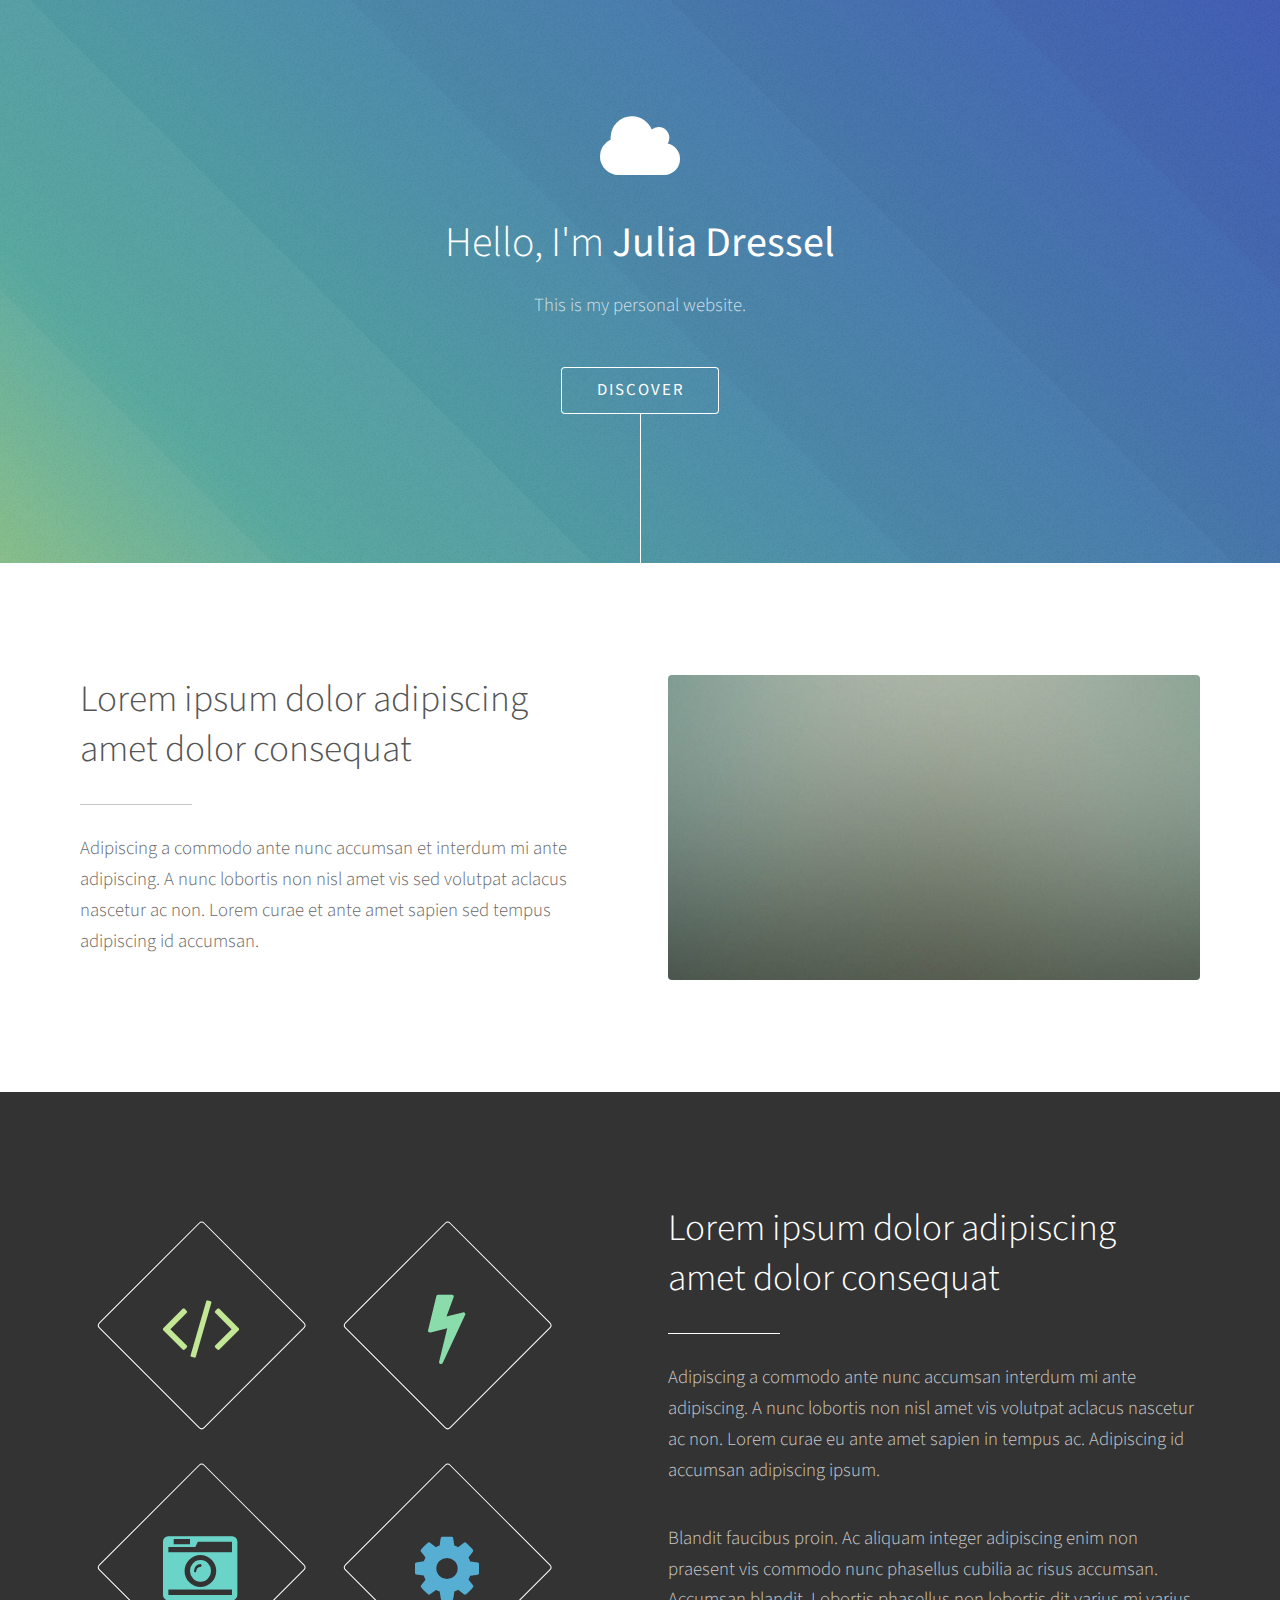
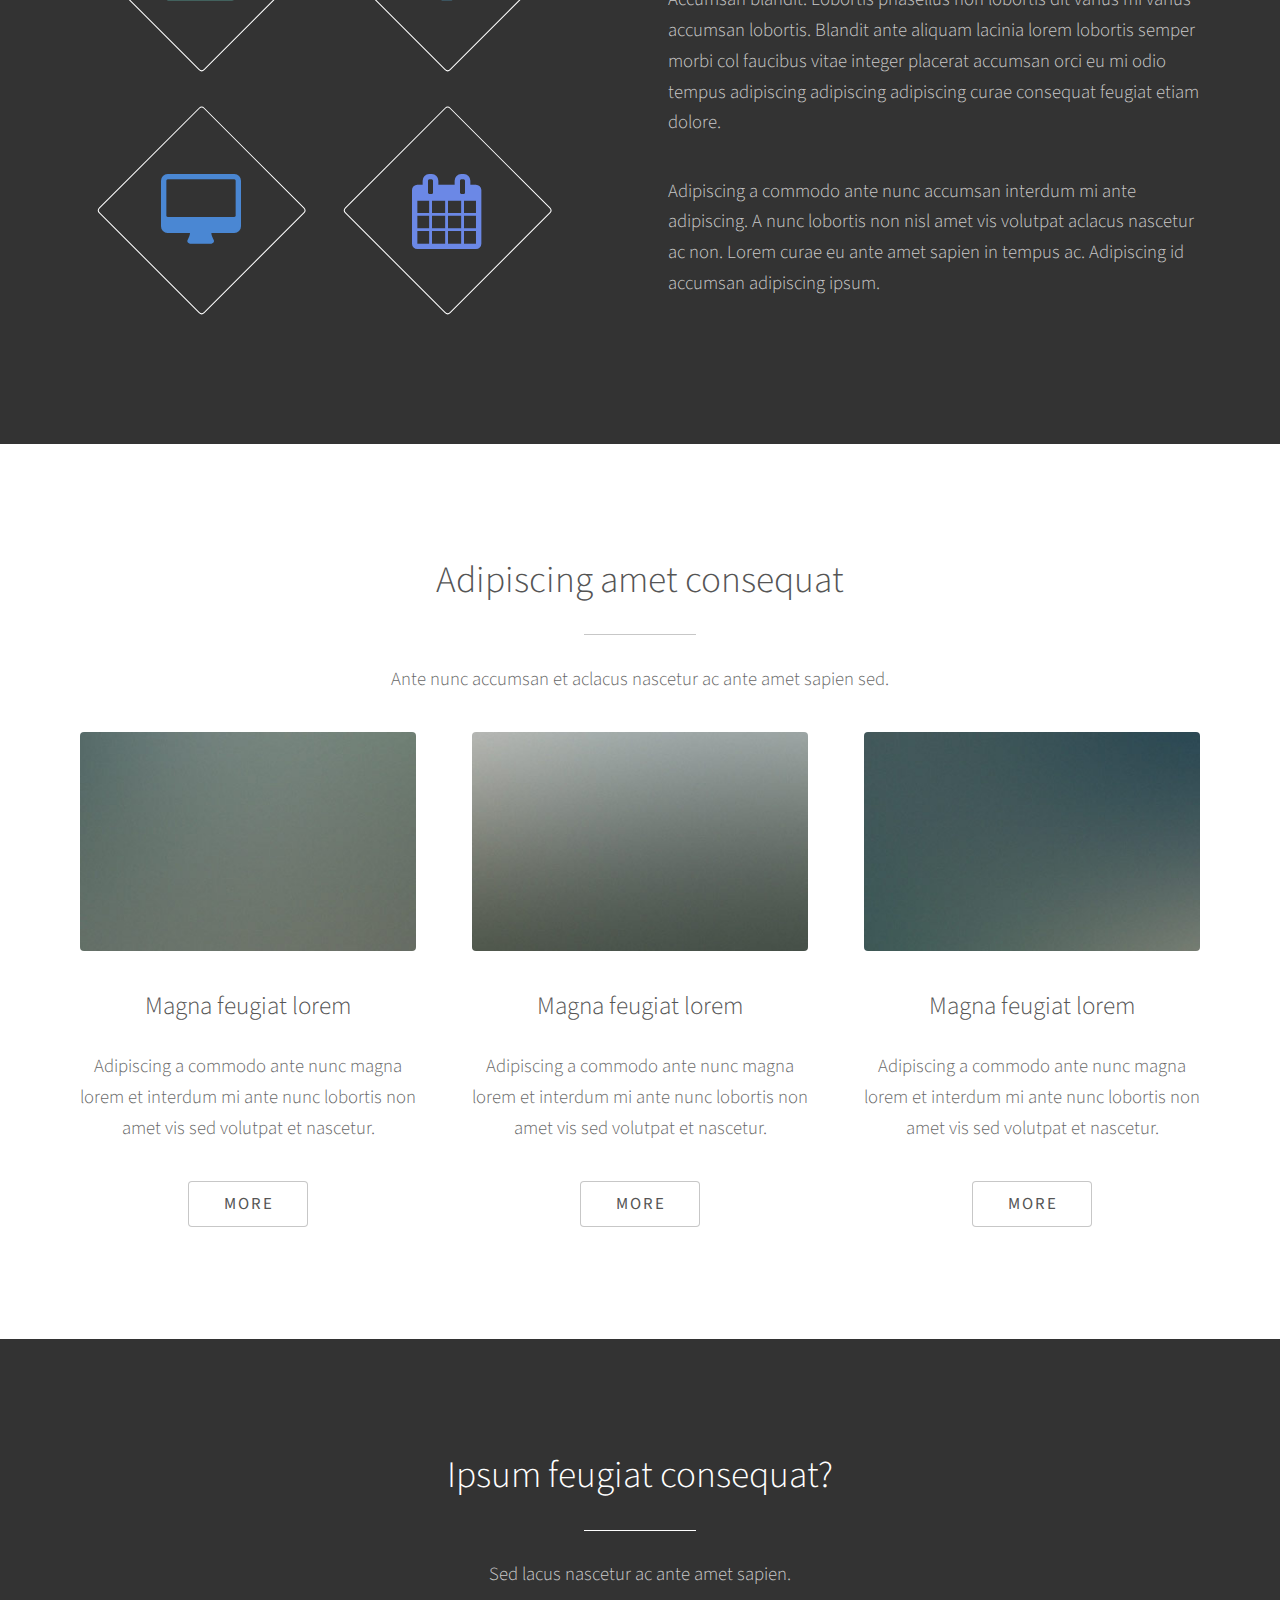
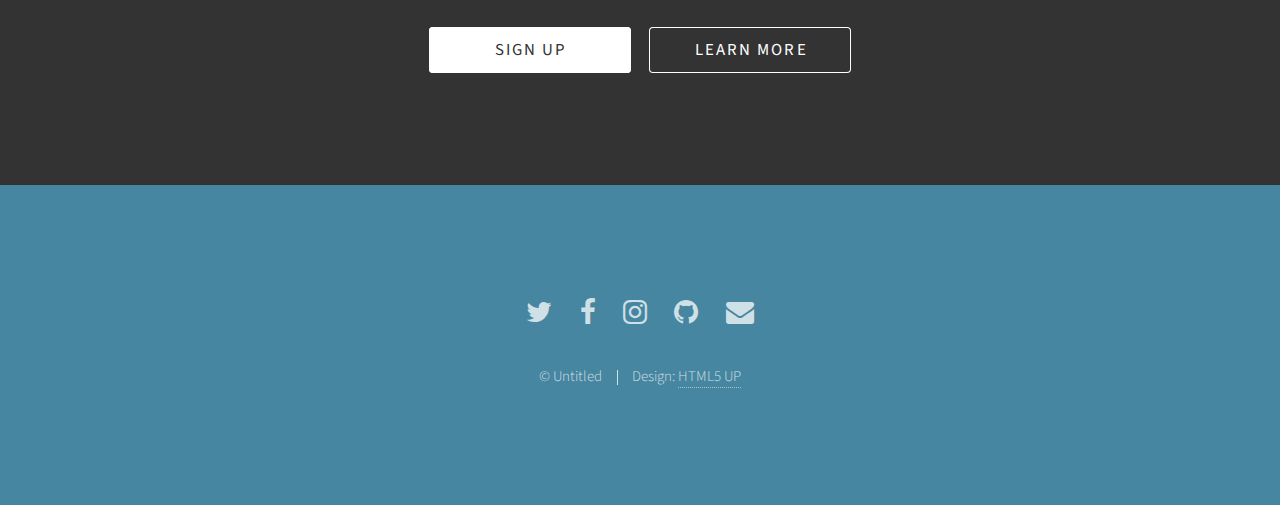
==== index.html @ 3df78d12 "Title" ====
<!DOCTYPE HTML>
<!--
	Photon by HTML5 UP
	html5up.net | @ajlkn
	Free for personal and commercial use under the CCA 3.0 license (html5up.net/license)
-->
<html>
	<head>
		<title>Photon by HTML5 UP</title>
		<meta charset="utf-8" />
		<meta name="viewport" content="width=device-width, initial-scale=1, user-scalable=no" />
		<link rel="stylesheet" href="assets/css/main.css" />
		<noscript><link rel="stylesheet" href="assets/css/noscript.css" /></noscript>
	</head>
	<body class="is-preload">

		<!-- Header -->
			<section id="header">
				<div class="inner">
					<span class="icon major fa-cloud"></span>
					<h1>Hello, I'm <strong>Julia Dressel</strong></h1>
					<p>This is my personal website.</p>
					<ul class="actions special">
						<li><a href="#one" class="button scrolly">Discover</a></li>
					</ul>
				</div>
			</section>

		<!-- One -->
			<section id="one" class="main style1">
				<div class="container">
					<div class="row gtr-150">
						<div class="col-6 col-12-medium">
							<header class="major">
								<h2>Lorem ipsum dolor adipiscing<br />
								amet dolor consequat</h2>
							</header>
							<p>Adipiscing a commodo ante nunc accumsan et interdum mi ante adipiscing. A nunc lobortis non nisl amet vis sed volutpat aclacus nascetur ac non. Lorem curae et ante amet sapien sed tempus adipiscing id accumsan.</p>
						</div>
						<div class="col-6 col-12-medium imp-medium">
							<span class="image fit"><img src="images/pic01.jpg" alt="" /></span>
						</div>
					</div>
				</div>
			</section>

		<!-- Two -->
			<section id="two" class="main style2">
				<div class="container">
					<div class="row gtr-150">
						<div class="col-6 col-12-medium">
							<ul class="major-icons">
								<li><span class="icon style1 major fa-code"></span></li>
								<li><span class="icon style2 major fa-bolt"></span></li>
								<li><span class="icon style3 major fa-camera-retro"></span></li>
								<li><span class="icon style4 major fa-cog"></span></li>
								<li><span class="icon style5 major fa-desktop"></span></li>
								<li><span class="icon style6 major fa-calendar"></span></li>
							</ul>
						</div>
						<div class="col-6 col-12-medium">
							<header class="major">
								<h2>Lorem ipsum dolor adipiscing<br />
								amet dolor consequat</h2>
							</header>
							<p>Adipiscing a commodo ante nunc accumsan interdum mi ante adipiscing. A nunc lobortis non nisl amet vis volutpat aclacus nascetur ac non. Lorem curae eu ante amet sapien in tempus ac. Adipiscing id accumsan adipiscing ipsum.</p>
							<p>Blandit faucibus proin. Ac aliquam integer adipiscing enim non praesent vis commodo nunc phasellus cubilia ac risus accumsan. Accumsan blandit. Lobortis phasellus non lobortis dit varius mi varius accumsan lobortis. Blandit ante aliquam lacinia lorem lobortis semper morbi col faucibus vitae integer placerat accumsan orci eu mi odio tempus adipiscing adipiscing adipiscing curae consequat feugiat etiam dolore.</p>
							<p>Adipiscing a commodo ante nunc accumsan interdum mi ante adipiscing. A nunc lobortis non nisl amet vis volutpat aclacus nascetur ac non. Lorem curae eu ante amet sapien in tempus ac. Adipiscing id accumsan adipiscing ipsum.</p>
						</div>
					</div>
				</div>
			</section>

		<!-- Three -->
			<section id="three" class="main style1 special">
				<div class="container">
					<header class="major">
						<h2>Adipiscing amet consequat</h2>
					</header>
					<p>Ante nunc accumsan et aclacus nascetur ac ante amet sapien sed.</p>
					<div class="row gtr-150">
						<div class="col-4 col-12-medium">
							<span class="image fit"><img src="images/pic02.jpg" alt="" /></span>
							<h3>Magna feugiat lorem</h3>
							<p>Adipiscing a commodo ante nunc magna lorem et interdum mi ante nunc lobortis non amet vis sed volutpat et nascetur.</p>
							<ul class="actions special">
								<li><a href="#" class="button">More</a></li>
							</ul>
						</div>
						<div class="col-4 col-12-medium">
							<span class="image fit"><img src="images/pic03.jpg" alt="" /></span>
							<h3>Magna feugiat lorem</h3>
							<p>Adipiscing a commodo ante nunc magna lorem et interdum mi ante nunc lobortis non amet vis sed volutpat et nascetur.</p>
							<ul class="actions special">
								<li><a href="#" class="button">More</a></li>
							</ul>
						</div>
						<div class="col-4 col-12-medium">
							<span class="image fit"><img src="images/pic04.jpg" alt="" /></span>
							<h3>Magna feugiat lorem</h3>
							<p>Adipiscing a commodo ante nunc magna lorem et interdum mi ante nunc lobortis non amet vis sed volutpat et nascetur.</p>
							<ul class="actions special">
								<li><a href="#" class="button">More</a></li>
							</ul>
						</div>
					</div>
				</div>
			</section>

		<!-- Four -->
			<section id="four" class="main style2 special">
				<div class="container">
					<header class="major">
						<h2>Ipsum feugiat consequat?</h2>
					</header>
					<p>Sed lacus nascetur ac ante amet sapien.</p>
					<ul class="actions special">
						<li><a href="#" class="button wide primary">Sign Up</a></li>
						<li><a href="#" class="button wide">Learn More</a></li>
					</ul>
				</div>
			</section>

		<!-- Five -->
		<!--
			<section id="five" class="main style1">
				<div class="container">
					<header class="major special">
						<h2>Elements</h2>
					</header>

					<section>
						<h4>Text</h4>
						<p>This is <b>bold</b> and this is <strong>strong</strong>. This is <i>italic</i> and this is <em>emphasized</em>.
						This is <sup>superscript</sup> text and this is <sub>subscript</sub> text.
						This is <u>underlined</u> and this is code: <code>for (;;) { ... }</code>. Finally, <a href="#">this is a link</a>.</p>
						<hr />
						<header>
							<h4>Heading with a Subtitle</h4>
							<p>Lorem ipsum dolor sit amet nullam id egestas urna aliquam</p>
						</header>
						<p>Nunc lacinia ante nunc ac lobortis. Interdum adipiscing gravida odio porttitor sem non mi integer non faucibus ornare mi ut ante amet placerat aliquet. Volutpat eu sed ante lacinia sapien lorem accumsan varius montes viverra nibh in adipiscing blandit tempus accumsan.</p>
						<header>
							<h5>Heading with a Subtitle</h5>
							<p>Lorem ipsum dolor sit amet nullam id egestas urna aliquam</p>
						</header>
						<p>Nunc lacinia ante nunc ac lobortis. Interdum adipiscing gravida odio porttitor sem non mi integer non faucibus ornare mi ut ante amet placerat aliquet. Volutpat eu sed ante lacinia sapien lorem accumsan varius montes viverra nibh in adipiscing blandit tempus accumsan.</p>
						<hr />
						<h2>Heading Level 2</h2>
						<h3>Heading Level 3</h3>
						<h4>Heading Level 4</h4>
						<h5>Heading Level 5</h5>
						<h6>Heading Level 6</h6>
						<hr />
						<h5>Blockquote</h5>
						<blockquote>Fringilla nisl. Donec accumsan interdum nisi, quis tincidunt felis sagittis eget tempus euismod. Vestibulum ante ipsum primis in faucibus vestibulum. Blandit adipiscing eu felis iaculis volutpat ac adipiscing accumsan faucibus. Vestibulum ante ipsum primis in faucibus lorem ipsum dolor sit amet nullam adipiscing eu felis.</blockquote>
						<h5>Preformatted</h5>
						<pre><code>i = 0;

while (!deck.isInOrder()) {
print 'Iteration ' + i;
deck.shuffle();
i++;
}

print 'It took ' + i + ' iterations to sort the deck.';</code></pre>
					</section>

					<section>
						<h4>Lists</h4>
						<div class="row">
							<div class="col-6 col-12-medium">
								<h5>Unordered</h5>
								<ul>
									<li>Dolor pulvinar etiam.</li>
									<li>Sagittis adipiscing.</li>
									<li>Felis enim feugiat.</li>
								</ul>
								<h5>Alternate</h5>
								<ul class="alt">
									<li>Dolor pulvinar etiam.</li>
									<li>Sagittis adipiscing.</li>
									<li>Felis enim feugiat.</li>
								</ul>
							</div>
							<div class="col-6 col-12-medium">
								<h5>Ordered</h5>
								<ol>
									<li>Dolor pulvinar etiam.</li>
									<li>Etiam vel felis viverra.</li>
									<li>Felis enim feugiat.</li>
									<li>Dolor pulvinar etiam.</li>
									<li>Etiam vel felis lorem.</li>
									<li>Felis enim et feugiat.</li>
								</ol>
								<h5>Icons</h5>
								<ul class="icons">
									<li><a href="#" class="icon fa-twitter"><span class="label">Twitter</span></a></li>
									<li><a href="#" class="icon fa-facebook"><span class="label">Facebook</span></a></li>
									<li><a href="#" class="icon fa-instagram"><span class="label">Instagram</span></a></li>
									<li><a href="#" class="icon fa-github"><span class="label">Github</span></a></li>
								</ul>
							</div>
						</div>
						<h5>Actions</h5>
						<div class="row">
							<div class="col-6 col-12-medium">
								<ul class="actions">
									<li><a href="#" class="button primary">Default</a></li>
									<li><a href="#" class="button">Default</a></li>
								</ul>
								<ul class="actions small">
									<li><a href="#" class="button primary small">Small</a></li>
									<li><a href="#" class="button small">Small</a></li>
								</ul>
								<ul class="actions stacked">
									<li><a href="#" class="button primary">Default</a></li>
									<li><a href="#" class="button">Default</a></li>
								</ul>
								<ul class="actions stacked">
									<li><a href="#" class="button primary small">Small</a></li>
									<li><a href="#" class="button small">Small</a></li>
								</ul>
							</div>
							<div class="col-6 col-12-medium">
								<ul class="actions stacked">
									<li><a href="#" class="button primary fit">Default</a></li>
									<li><a href="#" class="button fit">Default</a></li>
								</ul>
								<ul class="actions stacked">
									<li><a href="#" class="button primary small fit">Small</a></li>
									<li><a href="#" class="button small fit">Small</a></li>
								</ul>
							</div>
						</div>
					</section>

					<section>
						<h4>Table</h4>
						<h5>Default</h5>
						<div class="table-wrapper">
							<table>
								<thead>
									<tr>
										<th>Name</th>
										<th>Description</th>
										<th>Price</th>
									</tr>
								</thead>
								<tbody>
									<tr>
										<td>Item One</td>
										<td>Ante turpis integer aliquet porttitor.</td>
										<td>29.99</td>
									</tr>
									<tr>
										<td>Item Two</td>
										<td>Vis ac commodo adipiscing arcu aliquet.</td>
										<td>19.99</td>
									</tr>
									<tr>
										<td>Item Three</td>
										<td> Morbi faucibus arcu accumsan lorem.</td>
										<td>29.99</td>
									</tr>
									<tr>
										<td>Item Four</td>
										<td>Vitae integer tempus condimentum.</td>
										<td>19.99</td>
									</tr>
									<tr>
										<td>Item Five</td>
										<td>Ante turpis integer aliquet porttitor.</td>
										<td>29.99</td>
									</tr>
								</tbody>
								<tfoot>
									<tr>
										<td colspan="2"></td>
										<td>100.00</td>
									</tr>
								</tfoot>
							</table>
						</div>

						<h5>Alternate</h5>
						<div class="table-wrapper">
							<table class="alt">
								<thead>
									<tr>
										<th>Name</th>
										<th>Description</th>
										<th>Price</th>
									</tr>
								</thead>
								<tbody>
									<tr>
										<td>Item One</td>
										<td>Ante turpis integer aliquet porttitor.</td>
										<td>29.99</td>
									</tr>
									<tr>
										<td>Item Two</td>
										<td>Vis ac commodo adipiscing arcu aliquet.</td>
										<td>19.99</td>
									</tr>
									<tr>
										<td>Item Three</td>
										<td> Morbi faucibus arcu accumsan lorem.</td>
										<td>29.99</td>
									</tr>
									<tr>
										<td>Item Four</td>
										<td>Vitae integer tempus condimentum.</td>
										<td>19.99</td>
									</tr>
									<tr>
										<td>Item Five</td>
										<td>Ante turpis integer aliquet porttitor.</td>
										<td>29.99</td>
									</tr>
								</tbody>
								<tfoot>
									<tr>
										<td colspan="2"></td>
										<td>100.00</td>
									</tr>
								</tfoot>
							</table>
						</div>
					</section>

					<section>
						<h4>Buttons</h4>
						<ul class="actions">
							<li><a href="#" class="button primary">Primary</a></li>
							<li><a href="#" class="button">Default</a></li>
						</ul>
						<ul class="actions">
							<li><a href="#" class="button large">Large</a></li>
							<li><a href="#" class="button">Default</a></li>
							<li><a href="#" class="button small">Small</a></li>
						</ul>
						<ul class="actions fit">
							<li><a href="#" class="button fit">Fit</a></li>
							<li><a href="#" class="button primary fit">Fit</a></li>
							<li><a href="#" class="button fit">Fit</a></li>
						</ul>
						<ul class="actions fit small">
							<li><a href="#" class="button primary fit small">Fit + Small</a></li>
							<li><a href="#" class="button fit small">Fit + Small</a></li>
							<li><a href="#" class="button primary fit small">Fit + Small</a></li>
						</ul>
						<ul class="actions">
							<li><a href="#" class="button primary icon fa-download">Icon</a></li>
							<li><a href="#" class="button icon fa-download">Icon</a></li>
						</ul>
						<ul class="actions">
							<li><span class="button primary disabled">Disabled</span></li>
							<li><span class="button disabled">Disabled</span></li>
						</ul>
					</section>

					<section>
						<h4>Form</h4>
						<form method="post" action="#">
							<div class="row gtr-uniform gtr-50">
								<div class="col-6 col-12-xsmall">
									<input type="text" name="demo-name" id="demo-name" value="" placeholder="Name" />
								</div>
								<div class="col-6 col-12-xsmall">
									<input type="email" name="demo-email" id="demo-email" value="" placeholder="Email" />
								</div>
								<div class="col-12">
									<select name="demo-category" id="demo-category">
										<option value="">- Category -</option>
										<option value="1">Manufacturing</option>
										<option value="1">Shipping</option>
										<option value="1">Administration</option>
										<option value="1">Human Resources</option>
									</select>
								</div>
								<div class="col-4 col-12-small">
									<input type="radio" id="demo-priority-low" name="demo-priority" checked>
									<label for="demo-priority-low">Low</label>
								</div>
								<div class="col-4 col-12-small">
									<input type="radio" id="demo-priority-normal" name="demo-priority">
									<label for="demo-priority-normal">Normal</label>
								</div>
								<div class="col-4 col-12-small">
									<input type="radio" id="demo-priority-high" name="demo-priority">
									<label for="demo-priority-high">High</label>
								</div>
								<div class="col-6 col-12-small">
									<input type="checkbox" id="demo-copy" name="demo-copy">
									<label for="demo-copy">Email me a copy</label>
								</div>
								<div class="col-6 col-12-small">
									<input type="checkbox" id="demo-human" name="demo-human" checked>
									<label for="demo-human">Not a robot</label>
								</div>
								<div class="col-12">
									<textarea name="demo-message" id="demo-message" placeholder="Enter your message" rows="6"></textarea>
								</div>
								<div class="col-12">
									<ul class="actions">
										<li><input type="submit" value="Send Message" class="primary" /></li>
										<li><input type="reset" value="Reset" /></li>
									</ul>
								</div>
							</div>
						</form>
					</section>

					<section>
						<h4>Image</h4>
						<h5>Fit</h5>
						<div class="box alt">
							<div class="row gtr-uniform gtr-50">
								<div class="col-12"><span class="image fit"><img src="images/pic06.jpg" alt="" /></span></div>
								<div class="col-4"><span class="image fit"><img src="images/pic02.jpg" alt="" /></span></div>
								<div class="col-4"><span class="image fit"><img src="images/pic03.jpg" alt="" /></span></div>
								<div class="col-4"><span class="image fit"><img src="images/pic04.jpg" alt="" /></span></div>
								<div class="col-4"><span class="image fit"><img src="images/pic03.jpg" alt="" /></span></div>
								<div class="col-4"><span class="image fit"><img src="images/pic04.jpg" alt="" /></span></div>
								<div class="col-4"><span class="image fit"><img src="images/pic02.jpg" alt="" /></span></div>
								<div class="col-4"><span class="image fit"><img src="images/pic04.jpg" alt="" /></span></div>
								<div class="col-4"><span class="image fit"><img src="images/pic02.jpg" alt="" /></span></div>
								<div class="col-4"><span class="image fit"><img src="images/pic03.jpg" alt="" /></span></div>
							</div>
						</div>
						<h5>Left &amp; Right</h5>
						<p><span class="image left"><img src="images/pic05.jpg" alt="" /></span>Fringilla nisl. Donec accumsan interdum nisi, quis tincidunt felis sagittis eget. tempus euismod. Vestibulum ante ipsum primis in faucibus vestibulum. Blandit adipiscing eu felis iaculis volutpat ac adipiscing accumsan eu faucibus. Integer ac pellentesque praesent tincidunt felis sagittis eget. tempus euismod. Vestibulum ante ipsum primis in faucibus vestibulum. Blandit adipiscing eu felis iaculis volutpat ac adipiscing accumsan eu faucibus. Integer ac pellentesque praesent. Donec accumsan interdum nisi, quis tincidunt felis sagittis eget. tempus euismod. Vestibulum ante ipsum primis in faucibus vestibulum. Blandit adipiscing eu felis iaculis volutpat ac adipiscing accumsan eu faucibus. Integer ac pellentesque praesent tincidunt felis sagittis eget. tempus euismod. Vestibulum ante ipsum primis in faucibus vestibulum. Blandit adipiscing eu felis iaculis volutpat ac adipiscing accumsan eu faucibus. Integer ac pellentesque praesent. Blandit adipiscing eu felis iaculis volutpat ac adipiscing accumsan eu faucibus. Integer ac pellentesque praesent tincidunt felis sagittis eget. tempus euismod. Vestibulum ante ipsum primis in faucibus vestibulum. Blandit adipiscing eu felis iaculis volutpat ac adipiscing accumsan eu faucibus. Integer ac pellentesque praesent.</p>
						<p><span class="image right"><img src="images/pic05.jpg" alt="" /></span>Fringilla nisl. Donec accumsan interdum nisi, quis tincidunt felis sagittis eget. tempus euismod. Vestibulum ante ipsum primis in faucibus vestibulum. Blandit adipiscing eu felis iaculis volutpat ac adipiscing accumsan eu faucibus. Integer ac pellentesque praesent tincidunt felis sagittis eget. tempus euismod. Vestibulum ante ipsum primis in faucibus vestibulum. Blandit adipiscing eu felis iaculis volutpat ac adipiscing accumsan eu faucibus. Integer ac pellentesque praesent. Donec accumsan interdum nisi, quis tincidunt felis sagittis eget. tempus euismod. Vestibulum ante ipsum primis in faucibus vestibulum. Blandit adipiscing eu felis iaculis volutpat ac adipiscing accumsan eu faucibus. Integer ac pellentesque praesent tincidunt felis sagittis eget. tempus euismod. Vestibulum ante ipsum primis in faucibus vestibulum. Blandit adipiscing eu felis iaculis volutpat ac adipiscing accumsan eu faucibus. Integer ac pellentesque praesent. Blandit adipiscing eu felis iaculis volutpat ac adipiscing accumsan eu faucibus. Integer ac pellentesque praesent tincidunt felis sagittis eget. tempus euismod. Vestibulum ante ipsum primis in faucibus vestibulum. Blandit adipiscing eu felis iaculis volutpat ac adipiscing accumsan eu faucibus. Integer ac pellentesque praesent.</p>
					</section>

				</div>
			</section>
		-->

		<!-- Footer -->
			<section id="footer">
				<ul class="icons">
					<li><a href="#" class="icon alt fa-twitter"><span class="label">Twitter</span></a></li>
					<li><a href="#" class="icon alt fa-facebook"><span class="label">Facebook</span></a></li>
					<li><a href="#" class="icon alt fa-instagram"><span class="label">Instagram</span></a></li>
					<li><a href="#" class="icon alt fa-github"><span class="label">GitHub</span></a></li>
					<li><a href="#" class="icon alt fa-envelope"><span class="label">Email</span></a></li>
				</ul>
				<ul class="copyright">
					<li>&copy; Untitled</li><li>Design: <a href="http://html5up.net">HTML5 UP</a></li>
				</ul>
			</section>

		<!-- Scripts -->
			<script src="assets/js/jquery.min.js"></script>
			<script src="assets/js/jquery.scrolly.min.js"></script>
			<script src="assets/js/browser.min.js"></script>
			<script src="assets/js/breakpoints.min.js"></script>
			<script src="assets/js/util.js"></script>
			<script src="assets/js/main.js"></script>

	</body>
</html>
---- assets/css/main.css ----
@import url("font-awesome.min.css");
@import url("https://fonts.googleapis.com/css?family=Source+Sans+Pro:300,300italic,400,400italic");

/*
	Photon by HTML5 UP
	html5up.net | @ajlkn
	Free for personal and commercial use under the CCA 3.0 license (html5up.net/license)
*/

html, body, div, span, applet, object,
iframe, h1, h2, h3, h4, h5, h6, p, blockquote,
pre, a, abbr, acronym, address, big, cite,
code, del, dfn, em, img, ins, kbd, q, s, samp,
small, strike, strong, sub, sup, tt, var, b,
u, i, center, dl, dt, dd, ol, ul, li, fieldset,
form, label, legend, table, caption, tbody,
tfoot, thead, tr, th, td, article, aside,
canvas, details, embed, figure, figcaption,
footer, header, hgroup, menu, nav, output, ruby,
section, summary, time, mark, audio, video {
	margin: 0;
	padding: 0;
	border: 0;
	font-size: 100%;
	font: inherit;
	vertical-align: baseline;}

article, aside, details, figcaption, figure,
footer, header, hgroup, menu, nav, section {
	display: block;}

body {
	line-height: 1;
}

ol, ul {
	list-style: none;
}

blockquote, q {
	quotes: none;
}

	blockquote:before, blockquote:after, q:before, q:after {
		content: '';
		content: none;
	}

table {
	border-collapse: collapse;
	border-spacing: 0;
}

body {
	-webkit-text-size-adjust: none;
}

mark {
	background-color: transparent;
	color: inherit;
}

input::-moz-focus-inner {
	border: 0;
	padding: 0;
}

input, select, textarea {
	-moz-appearance: none;
	-webkit-appearance: none;
	-ms-appearance: none;
	appearance: none;
}

/* Basic */

	html {
		box-sizing: border-box;
	}

	*, *:before, *:after {
		box-sizing: inherit;
	}

	body {
		background: #fff;
	}

		body.is-preload *, body.is-preload *:before, body.is-preload *:after {
			-moz-animation: none !important;
			-webkit-animation: none !important;
			-ms-animation: none !important;
			animation: none !important;
			-moz-transition: none !important;
			-webkit-transition: none !important;
			-ms-transition: none !important;
			transition: none !important;
		}

	body, input, select, textarea {
		color: #666;
		font-family: "Source Sans Pro", Helvetica, sans-serif;
		font-size: 16pt;
		font-weight: 300;
		line-height: 1.65em;
	}

	a {
		-moz-transition: color 0.2s ease-in-out, border-color 0.2s ease-in-out;
		-webkit-transition: color 0.2s ease-in-out, border-color 0.2s ease-in-out;
		-ms-transition: color 0.2s ease-in-out, border-color 0.2s ease-in-out;
		transition: color 0.2s ease-in-out, border-color 0.2s ease-in-out;
		border-bottom: dotted 1px #666;
		color: inherit;
		text-decoration: none;
	}

		a:hover {
			border-bottom-color: transparent !important;
			color: #6bd4c8;
		}

	strong, b {
		color: #555;
		font-weight: 400;
	}

	em, i {
		font-style: italic;
	}

	p {
		margin: 0 0 2em 0;
	}

	h1, h2, h3, h4, h5, h6 {
		color: #555;
		line-height: 1em;
		margin: 0 0 1em 0;
	}

		h1 a, h2 a, h3 a, h4 a, h5 a, h6 a {
			color: inherit;
			text-decoration: none;
		}

	h1 {
		font-size: 2.25em;
		line-height: 1.35em;
	}

	h2 {
		font-size: 2em;
		line-height: 1.35em;
	}

	h3 {
		font-size: 1.35em;
		line-height: 1.5em;
	}

	h4 {
		font-size: 1.25em;
		line-height: 1.5em;
	}

	h5 {
		font-size: 0.9em;
		line-height: 1.5em;
	}

	h6 {
		font-size: 0.7em;
		line-height: 1.5em;
	}

	sub {
		font-size: 0.8em;
		position: relative;
		top: 0.5em;
	}

	sup {
		font-size: 0.8em;
		position: relative;
		top: -0.5em;
	}

	hr {
		border: 0;
		border-bottom: solid 1px rgba(144, 144, 144, 0.5);
		margin: 2em 0;
	}

		hr.major {
			margin: 3em 0;
		}

	blockquote {
		border-left: solid 4px rgba(144, 144, 144, 0.5);
		font-style: italic;
		margin: 0 0 2em 0;
		padding: 0.5em 0 0.5em 2em;
	}

	code {
		background: rgba(144, 144, 144, 0.075);
		border-radius: 4px;
		border: solid 1px rgba(144, 144, 144, 0.5);
		font-family: "Courier New", monospace;
		font-size: 0.9em;
		margin: 0 0.25em;
		padding: 0.25em 0.65em;
	}

	pre {
		-webkit-overflow-scrolling: touch;
		font-family: "Courier New", monospace;
		font-size: 0.9em;
		margin: 0 0 2em 0;
	}

		pre code {
			display: block;
			line-height: 1.75em;
			padding: 1em 1.5em;
			overflow-x: auto;
		}

	.align-left {
		text-align: left;
	}

	.align-center {
		text-align: center;
	}

	.align-right {
		text-align: right;
	}

/* Container */

	.container {
		margin: 0 auto;
		max-width: calc(100% - 4em);
		width: 60em;
	}

		.container.xsmall {
			width: 15em;
		}

		.container.small {
			width: 30em;
		}

		.container.medium {
			width: 45em;
		}

		.container.large {
			width: 75em;
		}

		.container.xlarge {
			width: 90em;
		}

		.container.max {
			width: 100%;
		}

		@media screen and (max-width: 980px) {

			.container {
				max-width: 100% !important;
				width: 100% !important;
			}

		}

		@media screen and (max-width: 480px) {

			.container {
				max-width: calc(100% - 3em);
			}

		}

/* Row */

	.row {
		display: flex;
		flex-wrap: wrap;
		box-sizing: border-box;
		align-items: stretch;
	}

		.row > * {
			box-sizing: border-box;
		}

		.row.gtr-uniform > * > :last-child {
			margin-bottom: 0;
		}

		.row.aln-left {
			justify-content: flex-start;
		}

		.row.aln-center {
			justify-content: center;
		}

		.row.aln-right {
			justify-content: flex-end;
		}

		.row.aln-top {
			align-items: flex-start;
		}

		.row.aln-middle {
			align-items: center;
		}

		.row.aln-bottom {
			align-items: flex-end;
		}

		.row > .imp {
			order: -1;
		}

		.row > .col-1 {
			width: 8.3333333333%;
		}

		.row > .off-1 {
			margin-left: 8.3333333333%;
		}

		.row > .col-2 {
			width: 16.6666666667%;
		}

		.row > .off-2 {
			margin-left: 16.6666666667%;
		}

		.row > .col-3 {
			width: 25%;
		}

		.row > .off-3 {
			margin-left: 25%;
		}

		.row > .col-4 {
			width: 33.3333333333%;
		}

		.row > .off-4 {
			margin-left: 33.3333333333%;
		}

		.row > .col-5 {
			width: 41.6666666667%;
		}

		.row > .off-5 {
			margin-left: 41.6666666667%;
		}

		.row > .col-6 {
			width: 50%;
		}

		.row > .off-6 {
			margin-left: 50%;
		}

		.row > .col-7 {
			width: 58.3333333333%;
		}

		.row > .off-7 {
			margin-left: 58.3333333333%;
		}

		.row > .col-8 {
			width: 66.6666666667%;
		}

		.row > .off-8 {
			margin-left: 66.6666666667%;
		}

		.row > .col-9 {
			width: 75%;
		}

		.row > .off-9 {
			margin-left: 75%;
		}

		.row > .col-10 {
			width: 83.3333333333%;
		}

		.row > .off-10 {
			margin-left: 83.3333333333%;
		}

		.row > .col-11 {
			width: 91.6666666667%;
		}

		.row > .off-11 {
			margin-left: 91.6666666667%;
		}

		.row > .col-12 {
			width: 100%;
		}

		.row > .off-12 {
			margin-left: 100%;
		}

		.row.gtr-0 {
			margin-top: 0;
			margin-left: 0em;
		}

			.row.gtr-0 > * {
				padding: 0 0 0 0em;
			}

			.row.gtr-0.gtr-uniform {
				margin-top: 0em;
			}

				.row.gtr-0.gtr-uniform > * {
					padding-top: 0em;
				}

		.row.gtr-25 {
			margin-top: 0;
			margin-left: -0.5em;
		}

			.row.gtr-25 > * {
				padding: 0 0 0 0.5em;
			}

			.row.gtr-25.gtr-uniform {
				margin-top: -0.5em;
			}

				.row.gtr-25.gtr-uniform > * {
					padding-top: 0.5em;
				}

		.row.gtr-50 {
			margin-top: 0;
			margin-left: -1em;
		}

			.row.gtr-50 > * {
				padding: 0 0 0 1em;
			}

			.row.gtr-50.gtr-uniform {
				margin-top: -1em;
			}

				.row.gtr-50.gtr-uniform > * {
					padding-top: 1em;
				}

		.row {
			margin-top: 0;
			margin-left: -2em;
		}

			.row > * {
				padding: 0 0 0 2em;
			}

			.row.gtr-uniform {
				margin-top: -2em;
			}

				.row.gtr-uniform > * {
					padding-top: 2em;
				}

		.row.gtr-150 {
			margin-top: 0;
			margin-left: -3em;
		}

			.row.gtr-150 > * {
				padding: 0 0 0 3em;
			}

			.row.gtr-150.gtr-uniform {
				margin-top: -3em;
			}

				.row.gtr-150.gtr-uniform > * {
					padding-top: 3em;
				}

		.row.gtr-200 {
			margin-top: 0;
			margin-left: -4em;
		}

			.row.gtr-200 > * {
				padding: 0 0 0 4em;
			}

			.row.gtr-200.gtr-uniform {
				margin-top: -4em;
			}

				.row.gtr-200.gtr-uniform > * {
					padding-top: 4em;
				}

		@media screen and (max-width: 1680px) {

			.row {
				display: flex;
				flex-wrap: wrap;
				box-sizing: border-box;
				align-items: stretch;
			}

				.row > * {
					box-sizing: border-box;
				}

				.row.gtr-uniform > * > :last-child {
					margin-bottom: 0;
				}

				.row.aln-left {
					justify-content: flex-start;
				}

				.row.aln-center {
					justify-content: center;
				}

				.row.aln-right {
					justify-content: flex-end;
				}

				.row.aln-top {
					align-items: flex-start;
				}

				.row.aln-middle {
					align-items: center;
				}

				.row.aln-bottom {
					align-items: flex-end;
				}

				.row > .imp-xlarge {
					order: -1;
				}

				.row > .col-1-xlarge {
					width: 8.3333333333%;
				}

				.row > .off-1-xlarge {
					margin-left: 8.3333333333%;
				}

				.row > .col-2-xlarge {
					width: 16.6666666667%;
				}

				.row > .off-2-xlarge {
					margin-left: 16.6666666667%;
				}

				.row > .col-3-xlarge {
					width: 25%;
				}

				.row > .off-3-xlarge {
					margin-left: 25%;
				}

				.row > .col-4-xlarge {
					width: 33.3333333333%;
				}

				.row > .off-4-xlarge {
					margin-left: 33.3333333333%;
				}

				.row > .col-5-xlarge {
					width: 41.6666666667%;
				}

				.row > .off-5-xlarge {
					margin-left: 41.6666666667%;
				}

				.row > .col-6-xlarge {
					width: 50%;
				}

				.row > .off-6-xlarge {
					margin-left: 50%;
				}

				.row > .col-7-xlarge {
					width: 58.3333333333%;
				}

				.row > .off-7-xlarge {
					margin-left: 58.3333333333%;
				}

				.row > .col-8-xlarge {
					width: 66.6666666667%;
				}

				.row > .off-8-xlarge {
					margin-left: 66.6666666667%;
				}

				.row > .col-9-xlarge {
					width: 75%;
				}

				.row > .off-9-xlarge {
					margin-left: 75%;
				}

				.row > .col-10-xlarge {
					width: 83.3333333333%;
				}

				.row > .off-10-xlarge {
					margin-left: 83.3333333333%;
				}

				.row > .col-11-xlarge {
					width: 91.6666666667%;
				}

				.row > .off-11-xlarge {
					margin-left: 91.6666666667%;
				}

				.row > .col-12-xlarge {
					width: 100%;
				}

				.row > .off-12-xlarge {
					margin-left: 100%;
				}

				.row.gtr-0 {
					margin-top: 0;
					margin-left: 0em;
				}

					.row.gtr-0 > * {
						padding: 0 0 0 0em;
					}

					.row.gtr-0.gtr-uniform {
						margin-top: 0em;
					}

						.row.gtr-0.gtr-uniform > * {
							padding-top: 0em;
						}

				.row.gtr-25 {
					margin-top: 0;
					margin-left: -0.5em;
				}

					.row.gtr-25 > * {
						padding: 0 0 0 0.5em;
					}

					.row.gtr-25.gtr-uniform {
						margin-top: -0.5em;
					}

						.row.gtr-25.gtr-uniform > * {
							padding-top: 0.5em;
						}

				.row.gtr-50 {
					margin-top: 0;
					margin-left: -1em;
				}

					.row.gtr-50 > * {
						padding: 0 0 0 1em;
					}

					.row.gtr-50.gtr-uniform {
						margin-top: -1em;
					}

						.row.gtr-50.gtr-uniform > * {
							padding-top: 1em;
						}

				.row {
					margin-top: 0;
					margin-left: -2em;
				}

					.row > * {
						padding: 0 0 0 2em;
					}

					.row.gtr-uniform {
						margin-top: -2em;
					}

						.row.gtr-uniform > * {
							padding-top: 2em;
						}

				.row.gtr-150 {
					margin-top: 0;
					margin-left: -3em;
				}

					.row.gtr-150 > * {
						padding: 0 0 0 3em;
					}

					.row.gtr-150.gtr-uniform {
						margin-top: -3em;
					}

						.row.gtr-150.gtr-uniform > * {
							padding-top: 3em;
						}

				.row.gtr-200 {
					margin-top: 0;
					margin-left: -4em;
				}

					.row.gtr-200 > * {
						padding: 0 0 0 4em;
					}

					.row.gtr-200.gtr-uniform {
						margin-top: -4em;
					}

						.row.gtr-200.gtr-uniform > * {
							padding-top: 4em;
						}

		}

		@media screen and (max-width: 1140px) {

			.row {
				display: flex;
				flex-wrap: wrap;
				box-sizing: border-box;
				align-items: stretch;
			}

				.row > * {
					box-sizing: border-box;
				}

				.row.gtr-uniform > * > :last-child {
					margin-bottom: 0;
				}

				.row.aln-left {
					justify-content: flex-start;
				}

				.row.aln-center {
					justify-content: center;
				}

				.row.aln-right {
					justify-content: flex-end;
				}

				.row.aln-top {
					align-items: flex-start;
				}

				.row.aln-middle {
					align-items: center;
				}

				.row.aln-bottom {
					align-items: flex-end;
				}

				.row > .imp-large {
					order: -1;
				}

				.row > .col-1-large {
					width: 8.3333333333%;
				}

				.row > .off-1-large {
					margin-left: 8.3333333333%;
				}

				.row > .col-2-large {
					width: 16.6666666667%;
				}

				.row > .off-2-large {
					margin-left: 16.6666666667%;
				}

				.row > .col-3-large {
					width: 25%;
				}

				.row > .off-3-large {
					margin-left: 25%;
				}

				.row > .col-4-large {
					width: 33.3333333333%;
				}

				.row > .off-4-large {
					margin-left: 33.3333333333%;
				}

				.row > .col-5-large {
					width: 41.6666666667%;
				}

				.row > .off-5-large {
					margin-left: 41.6666666667%;
				}

				.row > .col-6-large {
					width: 50%;
				}

				.row > .off-6-large {
					margin-left: 50%;
				}

				.row > .col-7-large {
					width: 58.3333333333%;
				}

				.row > .off-7-large {
					margin-left: 58.3333333333%;
				}

				.row > .col-8-large {
					width: 66.6666666667%;
				}

				.row > .off-8-large {
					margin-left: 66.6666666667%;
				}

				.row > .col-9-large {
					width: 75%;
				}

				.row > .off-9-large {
					margin-left: 75%;
				}

				.row > .col-10-large {
					width: 83.3333333333%;
				}

				.row > .off-10-large {
					margin-left: 83.3333333333%;
				}

				.row > .col-11-large {
					width: 91.6666666667%;
				}

				.row > .off-11-large {
					margin-left: 91.6666666667%;
				}

				.row > .col-12-large {
					width: 100%;
				}

				.row > .off-12-large {
					margin-left: 100%;
				}

				.row.gtr-0 {
					margin-top: 0;
					margin-left: 0em;
				}

					.row.gtr-0 > * {
						padding: 0 0 0 0em;
					}

					.row.gtr-0.gtr-uniform {
						margin-top: 0em;
					}

						.row.gtr-0.gtr-uniform > * {
							padding-top: 0em;
						}

				.row.gtr-25 {
					margin-top: 0;
					margin-left: -0.5em;
				}

					.row.gtr-25 > * {
						padding: 0 0 0 0.5em;
					}

					.row.gtr-25.gtr-uniform {
						margin-top: -0.5em;
					}

						.row.gtr-25.gtr-uniform > * {
							padding-top: 0.5em;
						}

				.row.gtr-50 {
					margin-top: 0;
					margin-left: -1em;
				}

					.row.gtr-50 > * {
						padding: 0 0 0 1em;
					}

					.row.gtr-50.gtr-uniform {
						margin-top: -1em;
					}

						.row.gtr-50.gtr-uniform > * {
							padding-top: 1em;
						}

				.row {
					margin-top: 0;
					margin-left: -2em;
				}

					.row > * {
						padding: 0 0 0 2em;
					}

					.row.gtr-uniform {
						margin-top: -2em;
					}

						.row.gtr-uniform > * {
							padding-top: 2em;
						}

				.row.gtr-150 {
					margin-top: 0;
					margin-left: -3em;
				}

					.row.gtr-150 > * {
						padding: 0 0 0 3em;
					}

					.row.gtr-150.gtr-uniform {
						margin-top: -3em;
					}

						.row.gtr-150.gtr-uniform > * {
							padding-top: 3em;
						}

				.row.gtr-200 {
					margin-top: 0;
					margin-left: -4em;
				}

					.row.gtr-200 > * {
						padding: 0 0 0 4em;
					}

					.row.gtr-200.gtr-uniform {
						margin-top: -4em;
					}

						.row.gtr-200.gtr-uniform > * {
							padding-top: 4em;
						}

		}

		@media screen and (max-width: 980px) {

			.row {
				display: flex;
				flex-wrap: wrap;
				box-sizing: border-box;
				align-items: stretch;
			}

				.row > * {
					box-sizing: border-box;
				}

				.row.gtr-uniform > * > :last-child {
					margin-bottom: 0;
				}

				.row.aln-left {
					justify-content: flex-start;
				}

				.row.aln-center {
					justify-content: center;
				}

				.row.aln-right {
					justify-content: flex-end;
				}

				.row.aln-top {
					align-items: flex-start;
				}

				.row.aln-middle {
					align-items: center;
				}

				.row.aln-bottom {
					align-items: flex-end;
				}

				.row > .imp-medium {
					order: -1;
				}

				.row > .col-1-medium {
					width: 8.3333333333%;
				}

				.row > .off-1-medium {
					margin-left: 8.3333333333%;
				}

				.row > .col-2-medium {
					width: 16.6666666667%;
				}

				.row > .off-2-medium {
					margin-left: 16.6666666667%;
				}

				.row > .col-3-medium {
					width: 25%;
				}

				.row > .off-3-medium {
					margin-left: 25%;
				}

				.row > .col-4-medium {
					width: 33.3333333333%;
				}

				.row > .off-4-medium {
					margin-left: 33.3333333333%;
				}

				.row > .col-5-medium {
					width: 41.6666666667%;
				}

				.row > .off-5-medium {
					margin-left: 41.6666666667%;
				}

				.row > .col-6-medium {
					width: 50%;
				}

				.row > .off-6-medium {
					margin-left: 50%;
				}

				.row > .col-7-medium {
					width: 58.3333333333%;
				}

				.row > .off-7-medium {
					margin-left: 58.3333333333%;
				}

				.row > .col-8-medium {
					width: 66.6666666667%;
				}

				.row > .off-8-medium {
					margin-left: 66.6666666667%;
				}

				.row > .col-9-medium {
					width: 75%;
				}

				.row > .off-9-medium {
					margin-left: 75%;
				}

				.row > .col-10-medium {
					width: 83.3333333333%;
				}

				.row > .off-10-medium {
					margin-left: 83.3333333333%;
				}

				.row > .col-11-medium {
					width: 91.6666666667%;
				}

				.row > .off-11-medium {
					margin-left: 91.6666666667%;
				}

				.row > .col-12-medium {
					width: 100%;
				}

				.row > .off-12-medium {
					margin-left: 100%;
				}

				.row.gtr-0 {
					margin-top: 0;
					margin-left: 0em;
				}

					.row.gtr-0 > * {
						padding: 0 0 0 0em;
					}

					.row.gtr-0.gtr-uniform {
						margin-top: 0em;
					}

						.row.gtr-0.gtr-uniform > * {
							padding-top: 0em;
						}

				.row.gtr-25 {
					margin-top: 0;
					margin-left: -0.5em;
				}

					.row.gtr-25 > * {
						padding: 0 0 0 0.5em;
					}

					.row.gtr-25.gtr-uniform {
						margin-top: -0.5em;
					}

						.row.gtr-25.gtr-uniform > * {
							padding-top: 0.5em;
						}

				.row.gtr-50 {
					margin-top: 0;
					margin-left: -1em;
				}

					.row.gtr-50 > * {
						padding: 0 0 0 1em;
					}

					.row.gtr-50.gtr-uniform {
						margin-top: -1em;
					}

						.row.gtr-50.gtr-uniform > * {
							padding-top: 1em;
						}

				.row {
					margin-top: 0;
					margin-left: -2em;
				}

					.row > * {
						padding: 0 0 0 2em;
					}

					.row.gtr-uniform {
						margin-top: -2em;
					}

						.row.gtr-uniform > * {
							padding-top: 2em;
						}

				.row.gtr-150 {
					margin-top: 0;
					margin-left: -3em;
				}

					.row.gtr-150 > * {
						padding: 0 0 0 3em;
					}

					.row.gtr-150.gtr-uniform {
						margin-top: -3em;
					}

						.row.gtr-150.gtr-uniform > * {
							padding-top: 3em;
						}

				.row.gtr-200 {
					margin-top: 0;
					margin-left: -4em;
				}

					.row.gtr-200 > * {
						padding: 0 0 0 4em;
					}

					.row.gtr-200.gtr-uniform {
						margin-top: -4em;
					}

						.row.gtr-200.gtr-uniform > * {
							padding-top: 4em;
						}

		}

		@media screen and (max-width: 736px) {

			.row {
				display: flex;
				flex-wrap: wrap;
				box-sizing: border-box;
				align-items: stretch;
			}

				.row > * {
					box-sizing: border-box;
				}

				.row.gtr-uniform > * > :last-child {
					margin-bottom: 0;
				}

				.row.aln-left {
					justify-content: flex-start;
				}

				.row.aln-center {
					justify-content: center;
				}

				.row.aln-right {
					justify-content: flex-end;
				}

				.row.aln-top {
					align-items: flex-start;
				}

				.row.aln-middle {
					align-items: center;
				}

				.row.aln-bottom {
					align-items: flex-end;
				}

				.row > .imp-small {
					order: -1;
				}

				.row > .col-1-small {
					width: 8.3333333333%;
				}

				.row > .off-1-small {
					margin-left: 8.3333333333%;
				}

				.row > .col-2-small {
					width: 16.6666666667%;
				}

				.row > .off-2-small {
					margin-left: 16.6666666667%;
				}

				.row > .col-3-small {
					width: 25%;
				}

				.row > .off-3-small {
					margin-left: 25%;
				}

				.row > .col-4-small {
					width: 33.3333333333%;
				}

				.row > .off-4-small {
					margin-left: 33.3333333333%;
				}

				.row > .col-5-small {
					width: 41.6666666667%;
				}

				.row > .off-5-small {
					margin-left: 41.6666666667%;
				}

				.row > .col-6-small {
					width: 50%;
				}

				.row > .off-6-small {
					margin-left: 50%;
				}

				.row > .col-7-small {
					width: 58.3333333333%;
				}

				.row > .off-7-small {
					margin-left: 58.3333333333%;
				}

				.row > .col-8-small {
					width: 66.6666666667%;
				}

				.row > .off-8-small {
					margin-left: 66.6666666667%;
				}

				.row > .col-9-small {
					width: 75%;
				}

				.row > .off-9-small {
					margin-left: 75%;
				}

				.row > .col-10-small {
					width: 83.3333333333%;
				}

				.row > .off-10-small {
					margin-left: 83.3333333333%;
				}

				.row > .col-11-small {
					width: 91.6666666667%;
				}

				.row > .off-11-small {
					margin-left: 91.6666666667%;
				}

				.row > .col-12-small {
					width: 100%;
				}

				.row > .off-12-small {
					margin-left: 100%;
				}

				.row.gtr-0 {
					margin-top: 0;
					margin-left: 0em;
				}

					.row.gtr-0 > * {
						padding: 0 0 0 0em;
					}

					.row.gtr-0.gtr-uniform {
						margin-top: 0em;
					}

						.row.gtr-0.gtr-uniform > * {
							padding-top: 0em;
						}

				.row.gtr-25 {
					margin-top: 0;
					margin-left: -0.5em;
				}

					.row.gtr-25 > * {
						padding: 0 0 0 0.5em;
					}

					.row.gtr-25.gtr-uniform {
						margin-top: -0.5em;
					}

						.row.gtr-25.gtr-uniform > * {
							padding-top: 0.5em;
						}

				.row.gtr-50 {
					margin-top: 0;
					margin-left: -1em;
				}

					.row.gtr-50 > * {
						padding: 0 0 0 1em;
					}

					.row.gtr-50.gtr-uniform {
						margin-top: -1em;
					}

						.row.gtr-50.gtr-uniform > * {
							padding-top: 1em;
						}

				.row {
					margin-top: 0;
					margin-left: -2em;
				}

					.row > * {
						padding: 0 0 0 2em;
					}

					.row.gtr-uniform {
						margin-top: -2em;
					}

						.row.gtr-uniform > * {
							padding-top: 2em;
						}

				.row.gtr-150 {
					margin-top: 0;
					margin-left: -3em;
				}

					.row.gtr-150 > * {
						padding: 0 0 0 3em;
					}

					.row.gtr-150.gtr-uniform {
						margin-top: -3em;
					}

						.row.gtr-150.gtr-uniform > * {
							padding-top: 3em;
						}

				.row.gtr-200 {
					margin-top: 0;
					margin-left: -4em;
				}

					.row.gtr-200 > * {
						padding: 0 0 0 4em;
					}

					.row.gtr-200.gtr-uniform {
						margin-top: -4em;
					}

						.row.gtr-200.gtr-uniform > * {
							padding-top: 4em;
						}

		}

		@media screen and (max-width: 480px) {

			.row {
				display: flex;
				flex-wrap: wrap;
				box-sizing: border-box;
				align-items: stretch;
			}

				.row > * {
					box-sizing: border-box;
				}

				.row.gtr-uniform > * > :last-child {
					margin-bottom: 0;
				}

				.row.aln-left {
					justify-content: flex-start;
				}

				.row.aln-center {
					justify-content: center;
				}

				.row.aln-right {
					justify-content: flex-end;
				}

				.row.aln-top {
					align-items: flex-start;
				}

				.row.aln-middle {
					align-items: center;
				}

				.row.aln-bottom {
					align-items: flex-end;
				}

				.row > .imp-xsmall {
					order: -1;
				}

				.row > .col-1-xsmall {
					width: 8.3333333333%;
				}

				.row > .off-1-xsmall {
					margin-left: 8.3333333333%;
				}

				.row > .col-2-xsmall {
					width: 16.6666666667%;
				}

				.row > .off-2-xsmall {
					margin-left: 16.6666666667%;
				}

				.row > .col-3-xsmall {
					width: 25%;
				}

				.row > .off-3-xsmall {
					margin-left: 25%;
				}

				.row > .col-4-xsmall {
					width: 33.3333333333%;
				}

				.row > .off-4-xsmall {
					margin-left: 33.3333333333%;
				}

				.row > .col-5-xsmall {
					width: 41.6666666667%;
				}

				.row > .off-5-xsmall {
					margin-left: 41.6666666667%;
				}

				.row > .col-6-xsmall {
					width: 50%;
				}

				.row > .off-6-xsmall {
					margin-left: 50%;
				}

				.row > .col-7-xsmall {
					width: 58.3333333333%;
				}

				.row > .off-7-xsmall {
					margin-left: 58.3333333333%;
				}

				.row > .col-8-xsmall {
					width: 66.6666666667%;
				}

				.row > .off-8-xsmall {
					margin-left: 66.6666666667%;
				}

				.row > .col-9-xsmall {
					width: 75%;
				}

				.row > .off-9-xsmall {
					margin-left: 75%;
				}

				.row > .col-10-xsmall {
					width: 83.3333333333%;
				}

				.row > .off-10-xsmall {
					margin-left: 83.3333333333%;
				}

				.row > .col-11-xsmall {
					width: 91.6666666667%;
				}

				.row > .off-11-xsmall {
					margin-left: 91.6666666667%;
				}

				.row > .col-12-xsmall {
					width: 100%;
				}

				.row > .off-12-xsmall {
					margin-left: 100%;
				}

				.row.gtr-0 {
					margin-top: 0;
					margin-left: 0em;
				}

					.row.gtr-0 > * {
						padding: 0 0 0 0em;
					}

					.row.gtr-0.gtr-uniform {
						margin-top: 0em;
					}

						.row.gtr-0.gtr-uniform > * {
							padding-top: 0em;
						}

				.row.gtr-25 {
					margin-top: 0;
					margin-left: -0.5em;
				}

					.row.gtr-25 > * {
						padding: 0 0 0 0.5em;
					}

					.row.gtr-25.gtr-uniform {
						margin-top: -0.5em;
					}

						.row.gtr-25.gtr-uniform > * {
							padding-top: 0.5em;
						}

				.row.gtr-50 {
					margin-top: 0;
					margin-left: -1em;
				}

					.row.gtr-50 > * {
						padding: 0 0 0 1em;
					}

					.row.gtr-50.gtr-uniform {
						margin-top: -1em;
					}

						.row.gtr-50.gtr-uniform > * {
							padding-top: 1em;
						}

				.row {
					margin-top: 0;
					margin-left: -2em;
				}

					.row > * {
						padding: 0 0 0 2em;
					}

					.row.gtr-uniform {
						margin-top: -2em;
					}

						.row.gtr-uniform > * {
							padding-top: 2em;
						}

				.row.gtr-150 {
					margin-top: 0;
					margin-left: -3em;
				}

					.row.gtr-150 > * {
						padding: 0 0 0 3em;
					}

					.row.gtr-150.gtr-uniform {
						margin-top: -3em;
					}

						.row.gtr-150.gtr-uniform > * {
							padding-top: 3em;
						}

				.row.gtr-200 {
					margin-top: 0;
					margin-left: -4em;
				}

					.row.gtr-200 > * {
						padding: 0 0 0 4em;
					}

					.row.gtr-200.gtr-uniform {
						margin-top: -4em;
					}

						.row.gtr-200.gtr-uniform > * {
							padding-top: 4em;
						}

		}

		@media screen and (max-width: 320px) {

			.row {
				display: flex;
				flex-wrap: wrap;
				box-sizing: border-box;
				align-items: stretch;
			}

				.row > * {
					box-sizing: border-box;
				}

				.row.gtr-uniform > * > :last-child {
					margin-bottom: 0;
				}

				.row.aln-left {
					justify-content: flex-start;
				}

				.row.aln-center {
					justify-content: center;
				}

				.row.aln-right {
					justify-content: flex-end;
				}

				.row.aln-top {
					align-items: flex-start;
				}

				.row.aln-middle {
					align-items: center;
				}

				.row.aln-bottom {
					align-items: flex-end;
				}

				.row > .imp-xxsmall {
					order: -1;
				}

				.row > .col-1-xxsmall {
					width: 8.3333333333%;
				}

				.row > .off-1-xxsmall {
					margin-left: 8.3333333333%;
				}

				.row > .col-2-xxsmall {
					width: 16.6666666667%;
				}

				.row > .off-2-xxsmall {
					margin-left: 16.6666666667%;
				}

				.row > .col-3-xxsmall {
					width: 25%;
				}

				.row > .off-3-xxsmall {
					margin-left: 25%;
				}

				.row > .col-4-xxsmall {
					width: 33.3333333333%;
				}

				.row > .off-4-xxsmall {
					margin-left: 33.3333333333%;
				}

				.row > .col-5-xxsmall {
					width: 41.6666666667%;
				}

				.row > .off-5-xxsmall {
					margin-left: 41.6666666667%;
				}

				.row > .col-6-xxsmall {
					width: 50%;
				}

				.row > .off-6-xxsmall {
					margin-left: 50%;
				}

				.row > .col-7-xxsmall {
					width: 58.3333333333%;
				}

				.row > .off-7-xxsmall {
					margin-left: 58.3333333333%;
				}

				.row > .col-8-xxsmall {
					width: 66.6666666667%;
				}

				.row > .off-8-xxsmall {
					margin-left: 66.6666666667%;
				}

				.row > .col-9-xxsmall {
					width: 75%;
				}

				.row > .off-9-xxsmall {
					margin-left: 75%;
				}

				.row > .col-10-xxsmall {
					width: 83.3333333333%;
				}

				.row > .off-10-xxsmall {
					margin-left: 83.3333333333%;
				}

				.row > .col-11-xxsmall {
					width: 91.6666666667%;
				}

				.row > .off-11-xxsmall {
					margin-left: 91.6666666667%;
				}

				.row > .col-12-xxsmall {
					width: 100%;
				}

				.row > .off-12-xxsmall {
					margin-left: 100%;
				}

				.row.gtr-0 {
					margin-top: 0;
					margin-left: 0em;
				}

					.row.gtr-0 > * {
						padding: 0 0 0 0em;
					}

					.row.gtr-0.gtr-uniform {
						margin-top: 0em;
					}

						.row.gtr-0.gtr-uniform > * {
							padding-top: 0em;
						}

				.row.gtr-25 {
					margin-top: 0;
					margin-left: -0.5em;
				}

					.row.gtr-25 > * {
						padding: 0 0 0 0.5em;
					}

					.row.gtr-25.gtr-uniform {
						margin-top: -0.5em;
					}

						.row.gtr-25.gtr-uniform > * {
							padding-top: 0.5em;
						}

				.row.gtr-50 {
					margin-top: 0;
					margin-left: -1em;
				}

					.row.gtr-50 > * {
						padding: 0 0 0 1em;
					}

					.row.gtr-50.gtr-uniform {
						margin-top: -1em;
					}

						.row.gtr-50.gtr-uniform > * {
							padding-top: 1em;
						}

				.row {
					margin-top: 0;
					margin-left: -2em;
				}

					.row > * {
						padding: 0 0 0 2em;
					}

					.row.gtr-uniform {
						margin-top: -2em;
					}

						.row.gtr-uniform > * {
							padding-top: 2em;
						}

				.row.gtr-150 {
					margin-top: 0;
					margin-left: -3em;
				}

					.row.gtr-150 > * {
						padding: 0 0 0 3em;
					}

					.row.gtr-150.gtr-uniform {
						margin-top: -3em;
					}

						.row.gtr-150.gtr-uniform > * {
							padding-top: 3em;
						}

				.row.gtr-200 {
					margin-top: 0;
					margin-left: -4em;
				}

					.row.gtr-200 > * {
						padding: 0 0 0 4em;
					}

					.row.gtr-200.gtr-uniform {
						margin-top: -4em;
					}

						.row.gtr-200.gtr-uniform > * {
							padding-top: 4em;
						}

		}

/* Section/Article */

	section.special, article.special {
		text-align: center;
	}

	header p {
		color: #999;
		margin: 0 0 1.5em 0;
		position: relative;
	}

	header h2 + p {
		font-size: 1.25em;
		line-height: 1.5em;
		margin-top: -1em;
	}

	header h3 + p {
		font-size: 1.1em;
		line-height: 1.5em;
		margin-top: -0.8em;
	}

	header h4 + p,
	header h5 + p,
	header h6 + p {
		font-size: 0.9em;
		line-height: 1.5em;
		margin-top: -0.6em;
	}

	header.major {
		margin: 0 0 1em 0;
	}

		header.major:after {
			background: rgba(144, 144, 144, 0.5);
			content: '';
			display: inline-block;
			height: 1px;
			margin-top: 1.5em;
			width: 6em;
		}

		header.major h2, header.major h3, header.major h4, header.major h5, header.major h6 {
			margin: 0;
		}

		header.major p {
			margin: 0.7em 0 0 0;
		}

	header.special {
		text-align: center;
	}

/* Form */

	form {
		margin: 0 0 2em 0;
	}

	label {
		color: #555;
		display: block;
		font-size: 0.9em;
		font-weight: 400;
		margin: 0 0 1em 0;
	}

	input[type="text"],
	input[type="password"],
	input[type="email"],
	select,
	textarea {
		-moz-appearance: none;
		-webkit-appearance: none;
		-ms-appearance: none;
		appearance: none;
		background: rgba(144, 144, 144, 0.075);
		border-radius: 4px;
		border: none;
		border: solid 1px rgba(144, 144, 144, 0.5);
		color: inherit;
		display: block;
		outline: 0;
		padding: 0 1em;
		text-decoration: none;
		width: 100%;
	}

		input[type="text"]:invalid,
		input[type="password"]:invalid,
		input[type="email"]:invalid,
		select:invalid,
		textarea:invalid {
			box-shadow: none;
		}

		input[type="text"]:focus,
		input[type="password"]:focus,
		input[type="email"]:focus,
		select:focus,
		textarea:focus {
			border-color: #6bd4c8;
		}

	select {
		background-image: url("data:image/svg+xml;charset=utf8,%3Csvg xmlns='http://www.w3.org/2000/svg' width='40' height='40' preserveAspectRatio='none' viewBox='0 0 40 40'%3E%3Cpath d='M9.4,12.3l10.4,10.4l10.4-10.4c0.2-0.2,0.5-0.4,0.9-0.4c0.3,0,0.6,0.1,0.9,0.4l3.3,3.3c0.2,0.2,0.4,0.5,0.4,0.9 c0,0.4-0.1,0.6-0.4,0.9L20.7,31.9c-0.2,0.2-0.5,0.4-0.9,0.4c-0.3,0-0.6-0.1-0.9-0.4L4.3,17.3c-0.2-0.2-0.4-0.5-0.4-0.9 c0-0.4,0.1-0.6,0.4-0.9l3.3-3.3c0.2-0.2,0.5-0.4,0.9-0.4S9.1,12.1,9.4,12.3z' fill='rgba(144, 144, 144, 0.5)' /%3E%3C/svg%3E");
		background-size: 1.25rem;
		background-repeat: no-repeat;
		background-position: calc(100% - 1rem) center;
		height: 2.75em;
		padding-right: 2.75em;
		text-overflow: ellipsis;
	}

		select option {
			color: #555;
			background: #fff;
		}

		select:focus::-ms-value {
			background-color: transparent;
		}

		select::-ms-expand {
			display: none;
		}

	input[type="text"],
	input[type="password"],
	input[type="email"],
	select {
		height: 2.75em;
	}

	textarea {
		padding: 0.75em 1em;
	}

	input[type="checkbox"],
	input[type="radio"] {
		-moz-appearance: none;
		-webkit-appearance: none;
		-ms-appearance: none;
		appearance: none;
		display: block;
		float: left;
		margin-right: -2em;
		opacity: 0;
		width: 1em;
		z-index: -1;
	}

		input[type="checkbox"] + label,
		input[type="radio"] + label {
			text-decoration: none;
			color: #666;
			cursor: pointer;
			display: inline-block;
			font-size: 1em;
			font-weight: 300;
			padding-left: 2.4em;
			padding-right: 0.75em;
			position: relative;
		}

			input[type="checkbox"] + label:before,
			input[type="radio"] + label:before {
				-moz-osx-font-smoothing: grayscale;
				-webkit-font-smoothing: antialiased;
				font-family: FontAwesome;
				font-style: normal;
				font-weight: normal;
				text-transform: none !important;
			}

			input[type="checkbox"] + label:before,
			input[type="radio"] + label:before {
				background: rgba(144, 144, 144, 0.075);
				border-radius: 4px;
				border: solid 1px rgba(144, 144, 144, 0.5);
				content: '';
				display: inline-block;
				height: 1.65em;
				left: 0;
				line-height: 1.58125em;
				position: absolute;
				text-align: center;
				top: 0;
				width: 1.65em;
			}

		input[type="checkbox"]:checked + label:before,
		input[type="radio"]:checked + label:before {
			background: #666666;
			border-color: #666666;
			color: #ffffff;
			content: '\f00c';
		}

		input[type="checkbox"]:focus + label:before,
		input[type="radio"]:focus + label:before {
			border-color: #6bd4c8;
		}

	input[type="checkbox"] + label:before {
		border-radius: 4px;
	}

	input[type="radio"] + label:before {
		border-radius: 100%;
	}

	::-webkit-input-placeholder {
		color: #999 !important;
		opacity: 1.0;
	}

	:-moz-placeholder {
		color: #999 !important;
		opacity: 1.0;
	}

	::-moz-placeholder {
		color: #999 !important;
		opacity: 1.0;
	}

	:-ms-input-placeholder {
		color: #999 !important;
		opacity: 1.0;
	}

/* Box */

	.box {
		border-radius: 4px;
		border: solid 1px rgba(144, 144, 144, 0.5);
		margin-bottom: 2em;
		padding: 1.5em;
	}

		.box > :last-child,
		.box > :last-child > :last-child,
		.box > :last-child > :last-child > :last-child {
			margin-bottom: 0;
		}

		.box.alt {
			border: 0;
			border-radius: 0;
			padding: 0;
		}

/* Icon */

	.icon {
		text-decoration: none;
		border-bottom: none;
		position: relative;
	}

		.icon:before {
			-moz-osx-font-smoothing: grayscale;
			-webkit-font-smoothing: antialiased;
			font-family: FontAwesome;
			font-style: normal;
			font-weight: normal;
			text-transform: none !important;
		}

		.icon > .label {
			display: none;
		}

		.icon.style1:before {
			color: #c3e895;
		}

		.icon.style2:before {
			color: #8addaa;
		}

		.icon.style3:before {
			color: #6bd4c8;
		}

		.icon.style4:before {
			color: #57aed3;
		}

		.icon.style5:before {
			color: #4a87d3;
		}

		.icon.style6:before {
			color: #6b88e6;
		}

		.icon.major {
			text-decoration: none;
			color: #555;
			cursor: default;
			display: inline-block;
			margin: 0 0 1.5em 0;
		}

			.icon.major:before {
				-moz-osx-font-smoothing: grayscale;
				-webkit-font-smoothing: antialiased;
				font-family: FontAwesome;
				font-style: normal;
				font-weight: normal;
				text-transform: none !important;
			}

			.icon.major:before {
				font-size: 4em;
				line-height: 1em;
			}

/* Image */

	.image {
		border-radius: 4px;
		border: 0;
		display: inline-block;
		position: relative;
	}

		.image img {
			border-radius: 4px;
			display: block;
		}

		.image.left {
			float: left;
			padding: 0 1.5em 1em 0;
			top: 0.25em;
		}

		.image.right {
			float: right;
			padding: 0 0 1em 1.5em;
			top: 0.25em;
		}

		.image.left, .image.right {
			max-width: 40%;
		}

			.image.left img, .image.right img {
				width: 100%;
			}

		.image.fit {
			display: block;
			margin: 0 0 2em 0;
			width: 100%;
		}

			.image.fit img {
				width: 100%;
			}

/* List */

	ol {
		list-style: decimal;
		margin: 0 0 2em 0;
		padding-left: 1.25em;
	}

		ol li {
			padding-left: 0.25em;
		}

	ul {
		list-style: disc;
		margin: 0 0 2em 0;
		padding-left: 1em;
	}

		ul li {
			padding-left: 0.5em;
		}

		ul.alt {
			list-style: none;
			padding-left: 0;
		}

			ul.alt li {
				border-top: solid 1px rgba(144, 144, 144, 0.5);
				padding: 0.5em 0;
			}

				ul.alt li:first-child {
					border-top: 0;
					padding-top: 0;
				}

	dl {
		margin: 0 0 2em 0;
	}

/* Actions */

	ul.actions {
		display: -moz-flex;
		display: -webkit-flex;
		display: -ms-flex;
		display: flex;
		cursor: default;
		list-style: none;
		margin-left: -1em;
		padding-left: 0;
	}

		ul.actions li {
			padding: 0 0 0 1em;
			vertical-align: middle;
		}

		ul.actions.special {
			-moz-justify-content: center;
			-webkit-justify-content: center;
			-ms-justify-content: center;
			justify-content: center;
			width: 100%;
			margin-left: 0;
		}

			ul.actions.special li:first-child {
				padding-left: 0;
			}

		ul.actions.stacked {
			-moz-flex-direction: column;
			-webkit-flex-direction: column;
			-ms-flex-direction: column;
			flex-direction: column;
			margin-left: 0;
		}

			ul.actions.stacked li {
				padding: 1.3em 0 0 0;
			}

				ul.actions.stacked li:first-child {
					padding-top: 0;
				}

		ul.actions.fit {
			width: calc(100% + 1em);
		}

			ul.actions.fit li {
				-moz-flex-grow: 1;
				-webkit-flex-grow: 1;
				-ms-flex-grow: 1;
				flex-grow: 1;
				-moz-flex-shrink: 1;
				-webkit-flex-shrink: 1;
				-ms-flex-shrink: 1;
				flex-shrink: 1;
				width: 100%;
			}

				ul.actions.fit li > * {
					width: 100%;
				}

			ul.actions.fit.stacked {
				width: 100%;
			}

		@media screen and (max-width: 480px) {

			ul.actions:not(.fixed) {
				-moz-flex-direction: column;
				-webkit-flex-direction: column;
				-ms-flex-direction: column;
				flex-direction: column;
				margin-left: 0;
				width: 100% !important;
			}

				ul.actions:not(.fixed) li {
					-moz-flex-grow: 1;
					-webkit-flex-grow: 1;
					-ms-flex-grow: 1;
					flex-grow: 1;
					-moz-flex-shrink: 1;
					-webkit-flex-shrink: 1;
					-ms-flex-shrink: 1;
					flex-shrink: 1;
					padding: 1em 0 0 0;
					text-align: center;
					width: 100%;
				}

					ul.actions:not(.fixed) li > * {
						width: 100%;
					}

					ul.actions:not(.fixed) li:first-child {
						padding-top: 0;
					}

					ul.actions:not(.fixed) li input[type="submit"],
					ul.actions:not(.fixed) li input[type="reset"],
					ul.actions:not(.fixed) li input[type="button"],
					ul.actions:not(.fixed) li button,
					ul.actions:not(.fixed) li .button {
						width: 100%;
					}

						ul.actions:not(.fixed) li input[type="submit"].icon:before,
						ul.actions:not(.fixed) li input[type="reset"].icon:before,
						ul.actions:not(.fixed) li input[type="button"].icon:before,
						ul.actions:not(.fixed) li button.icon:before,
						ul.actions:not(.fixed) li .button.icon:before {
							margin-left: -0.5em;
						}

		}

/* Icons */

	ul.icons {
		cursor: default;
		list-style: none;
		padding-left: 0;
	}

		ul.icons li {
			display: inline-block;
			padding: 0 1.25em 0 0;
		}

			ul.icons li:last-child {
				padding-right: 0;
			}

			ul.icons li .icon:before {
				font-size: 1.5em;
			}

/* Major Icons */

	ul.major-icons {
		list-style: none;
		padding-left: 0;
	}

		ul.major-icons li {
			display: inline-block;
			padding: 2.5em;
			text-align: center;
		}

			ul.major-icons li .icon {
				-moz-transform: rotate(45deg);
				-webkit-transform: rotate(45deg);
				-ms-transform: rotate(45deg);
				transform: rotate(45deg);
				border-radius: 4px;
				border: solid 1px rgba(144, 144, 144, 0.5);
				display: inline-block;
				height: 8em;
				line-height: 8em;
				margin: 0;
				text-align: center;
				width: 8em;
			}

				ul.major-icons li .icon:before {
					-moz-transform: rotate(-45deg);
					-webkit-transform: rotate(-45deg);
					-ms-transform: rotate(-45deg);
					transform: rotate(-45deg);
					display: inline-block;
					line-height: inherit;
				}

/* Table */

	.table-wrapper {
		-webkit-overflow-scrolling: touch;
		overflow-x: auto;
	}

	table {
		margin: 0 0 2em 0;
		width: 100%;
	}

		table tbody tr {
			border-left: 0;
			border-right: 0;
		}

			table tbody tr:nth-child(2n + 1) {
				background-color: rgba(144, 144, 144, 0.075);
			}

		table td {
			padding: 0.75em 0.75em;
		}

		table th {
			color: #555;
			font-size: 0.9em;
			font-weight: 400;
			padding: 0 0.75em 0.75em 0.75em;
			text-align: left;
		}

		table thead {
			border-bottom: solid 1px rgba(144, 144, 144, 0.5);
		}

		table tfoot {
			border-top: solid 1px rgba(144, 144, 144, 0.5);
		}

		table.alt {
			border-collapse: separate;
		}

			table.alt tbody tr td {
				border: solid 1px rgba(144, 144, 144, 0.5);
				border-left-width: 0;
				border-top-width: 0;
			}

				table.alt tbody tr td:first-child {
					border-left-width: 1px;
				}

			table.alt tbody tr:first-child td {
				border-top-width: 1px;
			}

			table.alt thead {
				border-bottom: 0;
			}

			table.alt tfoot {
				border-top: 0;
			}

/* Button */

	input[type="submit"],
	input[type="reset"],
	input[type="button"],
	button,
	.button {
		-moz-appearance: none;
		-webkit-appearance: none;
		-ms-appearance: none;
		appearance: none;
		-moz-transition: background-color 0.2s ease-in-out, color 0.2s ease-in-out;
		-webkit-transition: background-color 0.2s ease-in-out, color 0.2s ease-in-out;
		-ms-transition: background-color 0.2s ease-in-out, color 0.2s ease-in-out;
		transition: background-color 0.2s ease-in-out, color 0.2s ease-in-out;
		background-color: transparent;
		border-radius: 4px;
		border: 0;
		box-shadow: inset 0 0 0 1px rgba(144, 144, 144, 0.5);
		color: #555 !important;
		cursor: pointer;
		display: inline-block;
		font-size: 0.9em;
		font-weight: 400;
		height: 2.75em;
		letter-spacing: 0.125em;
		line-height: 2.75em;
		padding: 0 2em;
		text-align: center;
		text-decoration: none;
		text-indent: 0.125em;
		text-transform: uppercase;
		white-space: nowrap;
	}

		input[type="submit"]:hover,
		input[type="reset"]:hover,
		input[type="button"]:hover,
		button:hover,
		.button:hover {
			background-color: rgba(144, 144, 144, 0.075);
		}

		input[type="submit"]:active,
		input[type="reset"]:active,
		input[type="button"]:active,
		button:active,
		.button:active {
			background-color: rgba(144, 144, 144, 0.2);
		}

		input[type="submit"].icon:before,
		input[type="reset"].icon:before,
		input[type="button"].icon:before,
		button.icon:before,
		.button.icon:before {
			margin-right: 0.5em;
		}

		input[type="submit"].fit,
		input[type="reset"].fit,
		input[type="button"].fit,
		button.fit,
		.button.fit {
			width: 100%;
		}

		input[type="submit"].small,
		input[type="reset"].small,
		input[type="button"].small,
		button.small,
		.button.small {
			font-size: 0.7em;
		}

		input[type="submit"].large,
		input[type="reset"].large,
		input[type="button"].large,
		button.large,
		.button.large {
			font-size: 1.25em;
		}

		input[type="submit"].wide,
		input[type="reset"].wide,
		input[type="button"].wide,
		button.wide,
		.button.wide {
			min-width: 12em;
		}

		input[type="submit"].primary,
		input[type="reset"].primary,
		input[type="button"].primary,
		button.primary,
		.button.primary {
			background-color: #555;
			box-shadow: none !important;
			color: #fff !important;
		}

			input[type="submit"].primary:hover,
			input[type="reset"].primary:hover,
			input[type="button"].primary:hover,
			button.primary:hover,
			.button.primary:hover {
				background-color: #626262;
			}

			input[type="submit"].primary:active,
			input[type="reset"].primary:active,
			input[type="button"].primary:active,
			button.primary:active,
			.button.primary:active {
				background-color: #484848;
			}

		input[type="submit"].disabled, input[type="submit"]:disabled,
		input[type="reset"].disabled,
		input[type="reset"]:disabled,
		input[type="button"].disabled,
		input[type="button"]:disabled,
		button.disabled,
		button:disabled,
		.button.disabled,
		.button:disabled {
			cursor: default;
			opacity: 0.25;
		}

/* Main */

	.main {
		padding: 6em 0 4em 0 ;
	}

		.main.style1 {
			background: #fff;
		}

		.main.style2 {
			background-color: #333;
			color: rgba(255, 255, 255, 0.75);
			background-attachment: fixed,							fixed;
			background-image: url("images/overlay1.png"), url("../../images/header.jpg");
			background-size: auto,							cover;
		}

			.main.style2 a {
				border-bottom-color: rgba(255, 255, 255, 0.5);
			}

				.main.style2 a:hover {
					color: #ffffff;
				}

			.main.style2 h1, .main.style2 h2, .main.style2 h3, .main.style2 h4, .main.style2 h5, .main.style2 h6, .main.style2 strong, .main.style2 b {
				color: #ffffff;
			}

			.main.style2 header p {
				color: #ffffff;
			}

			.main.style2 header.major:after {
				background: #ffffff;
			}

			.main.style2 input[type="submit"],
			.main.style2 input[type="reset"],
			.main.style2 input[type="button"],
			.main.style2 button,
			.main.style2 .button {
				box-shadow: inset 0 0 0 1px #ffffff;
				color: #ffffff !important;
			}

				.main.style2 input[type="submit"]:hover,
				.main.style2 input[type="reset"]:hover,
				.main.style2 input[type="button"]:hover,
				.main.style2 button:hover,
				.main.style2 .button:hover {
					background-color: rgba(255, 255, 255, 0.125);
				}

				.main.style2 input[type="submit"]:active,
				.main.style2 input[type="reset"]:active,
				.main.style2 input[type="button"]:active,
				.main.style2 button:active,
				.main.style2 .button:active {
					background-color: rgba(255, 255, 255, 0.25);
				}

				.main.style2 input[type="submit"].primary,
				.main.style2 input[type="reset"].primary,
				.main.style2 input[type="button"].primary,
				.main.style2 button.primary,
				.main.style2 .button.primary {
					background-color: #ffffff;
					box-shadow: inset 0 0 0 1px #ffffff !important;
					color: #333 !important;
				}

					.main.style2 input[type="submit"].primary:hover,
					.main.style2 input[type="reset"].primary:hover,
					.main.style2 input[type="button"].primary:hover,
					.main.style2 button.primary:hover,
					.main.style2 .button.primary:hover {
						background-color: rgba(255, 255, 255, 0.125) !important;
						color: #ffffff !important;
					}

					.main.style2 input[type="submit"].primary:active,
					.main.style2 input[type="reset"].primary:active,
					.main.style2 input[type="button"].primary:active,
					.main.style2 button.primary:active,
					.main.style2 .button.primary:active {
						background-color: rgba(255, 255, 255, 0.25) !important;
					}

			.main.style2 ul.major-icons li .icon {
				border-color: #ffffff;
			}

			.main.style2 .icon.major {
				color: #ffffff;
			}

/* Header */

	#header {
		padding: 9em 0 9em 0 ;
		background-color: #4686a0;
		color: rgba(255, 255, 255, 0.75);
		background-attachment: fixed,							fixed,							fixed;
		background-image: url("images/overlay2.png"), url("images/overlay3.svg"), linear-gradient(45deg, #9dc66b 5%, #4fa49a 30%, #4361c2);
		background-position: top left,						center center,					center center;
		background-size: auto,							cover,							cover;
		overflow: hidden;
		position: relative;
		text-align: center;
	}

		#header a {
			border-bottom-color: rgba(255, 255, 255, 0.5);
		}

			#header a:hover {
				color: #ffffff;
			}

		#header h1, #header h2, #header h3, #header h4, #header h5, #header h6, #header strong, #header b {
			color: #ffffff;
		}

		#header header p {
			color: #ffffff;
		}

		#header header.major:after {
			background: #ffffff;
		}

		#header input[type="submit"],
		#header input[type="reset"],
		#header input[type="button"],
		#header button,
		#header .button {
			box-shadow: inset 0 0 0 1px #ffffff;
			color: #ffffff !important;
		}

			#header input[type="submit"]:hover,
			#header input[type="reset"]:hover,
			#header input[type="button"]:hover,
			#header button:hover,
			#header .button:hover {
				background-color: rgba(255, 255, 255, 0.125);
			}

			#header input[type="submit"]:active,
			#header input[type="reset"]:active,
			#header input[type="button"]:active,
			#header button:active,
			#header .button:active {
				background-color: rgba(255, 255, 255, 0.25);
			}

			#header input[type="submit"].primary,
			#header input[type="reset"].primary,
			#header input[type="button"].primary,
			#header button.primary,
			#header .button.primary {
				background-color: #ffffff;
				box-shadow: inset 0 0 0 1px #ffffff !important;
				color: #4686a0 !important;
			}

				#header input[type="submit"].primary:hover,
				#header input[type="reset"].primary:hover,
				#header input[type="button"].primary:hover,
				#header button.primary:hover,
				#header .button.primary:hover {
					background-color: rgba(255, 255, 255, 0.125) !important;
					color: #ffffff !important;
				}

				#header input[type="submit"].primary:active,
				#header input[type="reset"].primary:active,
				#header input[type="button"].primary:active,
				#header button.primary:active,
				#header .button.primary:active {
					background-color: rgba(255, 255, 255, 0.25) !important;
				}

		#header ul.major-icons li .icon {
			border-color: #ffffff;
		}

		#header .icon.major {
			color: #ffffff;
		}

		#header h1 {
			margin: 0;
		}

		#header p {
			margin: 1em 0 0 0;
		}

		#header .actions {
			-moz-justify-content: center;
			-webkit-justify-content: center;
			-ms-justify-content: center;
			justify-content: center;
			margin-top: 2.5em;
			margin-left: 0;
			position: relative;
		}

			#header .actions li:first-child {
				padding-left: 0;
			}

			#header .actions:after {
				background: #ffffff;
				content: '';
				height: 100vh;
				left: 50%;
				position: absolute;
				top: 100%;
				width: 1px;
			}

		#header .inner {
			-moz-transition: -moz-transform 1.5s ease, opacity 2s ease;
			-webkit-transition: -webkit-transform 1.5s ease, opacity 2s ease;
			-ms-transition: -ms-transform 1.5s ease, opacity 2s ease;
			transition: transform 1.5s ease, opacity 2s ease;
			-moz-transition-delay: 0.25s;
			-webkit-transition-delay: 0.25s;
			-ms-transition-delay: 0.25s;
			transition-delay: 0.25s;
			-moz-transform: scale(1);
			-webkit-transform: scale(1);
			-ms-transform: scale(1);
			transform: scale(1);
			opacity: 1;
			position: relative;
			z-index: 1;
		}

			#header .inner .actions {
				-moz-transition: -moz-transform 1.25s ease;
				-webkit-transition: -webkit-transform 1.25s ease;
				-ms-transition: -ms-transform 1.25s ease;
				transition: transform 1.25s ease;
				-moz-transition-delay: 1s;
				-webkit-transition-delay: 1s;
				-ms-transition-delay: 1s;
				transition-delay: 1s;
				-moz-transform: translateY(0);
				-webkit-transform: translateY(0);
				-ms-transform: translateY(0);
				transform: translateY(0);
				opacity: 1;
			}

		#header:after {
			-moz-transition: opacity 1s ease;
			-webkit-transition: opacity 1s ease;
			-ms-transition: opacity 1s ease;
			transition: opacity 1s ease;
			background-image: linear-gradient(45deg, #4fa49a, #4361c2);
			content: '';
			height: 100%;
			left: 0;
			opacity: 0;
			position: absolute;
			top: 0;
			width: 100%;
		}

	body.is-preload #header .inner {
		-moz-transform: scale(1.05);
		-webkit-transform: scale(1.05);
		-ms-transform: scale(1.05);
		transform: scale(1.05);
		opacity: 0;
	}

		body.is-preload #header .inner .actions {
			-moz-transform: translateY(30em);
			-webkit-transform: translateY(30em);
			-ms-transform: translateY(30em);
			transform: translateY(30em);
			opacity: 0;
		}

	body.is-preload #header:after {
		opacity: 1;
	}

/* Footer */

	#footer {
		padding: 6em 0 6em 0 ;
		background-color: #4686a0;
		color: rgba(255, 255, 255, 0.75);
		background-attachment: fixed,							fixed,							fixed;
		background-image: url("images/overlay2.png"), url("images/overlay4.svg"), linear-gradient(45deg, #4361c2, #4fa49a 50%, #9dc66b 95%);
		background-position: top left,						center center,					center center;
		background-size: auto,							cover,							cover;
		text-align: center;
	}

		#footer a {
			border-bottom-color: rgba(255, 255, 255, 0.5);
		}

			#footer a:hover {
				color: #ffffff;
			}

		#footer h1, #footer h2, #footer h3, #footer h4, #footer h5, #footer h6, #footer strong, #footer b {
			color: #ffffff;
		}

		#footer header p {
			color: #ffffff;
		}

		#footer header.major:after {
			background: #ffffff;
		}

		#footer input[type="submit"],
		#footer input[type="reset"],
		#footer input[type="button"],
		#footer button,
		#footer .button {
			box-shadow: inset 0 0 0 1px #ffffff;
			color: #ffffff !important;
		}

			#footer input[type="submit"]:hover,
			#footer input[type="reset"]:hover,
			#footer input[type="button"]:hover,
			#footer button:hover,
			#footer .button:hover {
				background-color: rgba(255, 255, 255, 0.125);
			}

			#footer input[type="submit"]:active,
			#footer input[type="reset"]:active,
			#footer input[type="button"]:active,
			#footer button:active,
			#footer .button:active {
				background-color: rgba(255, 255, 255, 0.25);
			}

			#footer input[type="submit"].primary,
			#footer input[type="reset"].primary,
			#footer input[type="button"].primary,
			#footer button.primary,
			#footer .button.primary {
				background-color: #ffffff;
				box-shadow: inset 0 0 0 1px #ffffff !important;
				color: #4686a0 !important;
			}

				#footer input[type="submit"].primary:hover,
				#footer input[type="reset"].primary:hover,
				#footer input[type="button"].primary:hover,
				#footer button.primary:hover,
				#footer .button.primary:hover {
					background-color: rgba(255, 255, 255, 0.125) !important;
					color: #ffffff !important;
				}

				#footer input[type="submit"].primary:active,
				#footer input[type="reset"].primary:active,
				#footer input[type="button"].primary:active,
				#footer button.primary:active,
				#footer .button.primary:active {
					background-color: rgba(255, 255, 255, 0.25) !important;
				}

		#footer ul.major-icons li .icon {
			border-color: #ffffff;
		}

		#footer .icon.major {
			color: #ffffff;
		}

		#footer .icons {
			margin: 0;
		}

		#footer .copyright {
			font-size: 0.8em;
			list-style: none;
			margin: 2em 0 0 0;
			padding: 0;
		}

			#footer .copyright li {
				border-left: solid 1px;
				display: inline-block;
				line-height: 1em;
				margin-left: 1em;
				padding: 0 0 0 1em;
			}

				#footer .copyright li:first-child {
					border-left: 0;
					margin-left: 0;
					padding: 0;
				}

/* XLarge */

	@media screen and (max-width: 1680px) {

		/* Basic */

			body, input, select, textarea {
				font-size: 14pt;
			}

		/* Header */

			#header {
				padding: 6em 0 6em 0 ;
			}

	}

/* Large */

	@media screen and (max-width: 1140px) {

		/* Basic */

			body, input, select, textarea {
				font-size: 13pt;
			}

			h1 br, h2 br, h3 br, h4 br, h5 br, h6 br {
				display: none;
			}

		/* List */

			ul.major-icons li {
				padding: 2em;
			}

				ul.major-icons li .icon {
					height: 8em;
					line-height: 8em;
					width: 8em;
				}

		/* Main */

			.main {
				padding: 4em 0 2em 0 ;
			}

				.main.style2 {
					background-attachment: scroll;
				}

		/* Header */

			#header {
				padding: 5em 0 5em 0 ;
				background-attachment: scroll;
			}

				#header br {
					display: inline;
				}

		/* Footer */

			#footer {
				padding: 4em 0 4em 0 ;
				background-attachment: scroll;
			}

	}

/* Medium */

	@media screen and (max-width: 980px) {

		/* List */

			ul.major-icons li {
				padding: 2em;
			}

				ul.major-icons li .icon {
					height: 7em;
					line-height: 7em;
					width: 7em;
				}

		/* Main */

			.main {
				padding: 5em 3em 3em 3em ;
			}

		/* Header */

			#header {
				padding: 8em 3em 8em 3em ;
			}

		/* Footer */

			#footer {
				padding: 5em 3em 5em 3em ;
			}

		/* One */

			#one {
				text-align: center;
			}

		/* Two */

			#two {
				text-align: center;
			}

	}

/* Small */

	@media screen and (max-width: 736px) {

		/* Basic */

			body, input, select, textarea {
				font-size: 12pt;
			}

			h1 {
				font-size: 1.75em;
			}

			h2 {
				font-size: 1.5em;
			}

			h3 {
				font-size: 1.1em;
			}

			h4 {
				font-size: 1em;
			}

		/* List */

			ul.major-icons li {
				padding: 1.5em;
			}

				ul.major-icons li .icon {
					height: 5em;
					line-height: 5em;
					width: 5em;
				}

					ul.major-icons li .icon:before {
						font-size: 42px;
					}

		/* Icon */

			.icon.major {
				margin: 0 0 1em 0;
			}

		/* Button */

			input[type="submit"],
			input[type="reset"],
			input[type="button"],
			button,
			.button {
				height: 3em;
				line-height: 3em;
			}

		/* Main */

			.main {
				padding: 3em 1.5em 1em 1.5em ;
			}

		/* Header */

			#header {
				padding: 4em 3em 4em 3em ;
			}

				#header .actions {
					margin: 2em 0 0 0;
				}

		/* Footer */

			#footer {
				padding: 3em 1.5em 3em 1.5em ;
			}

	}

/* XSmall */

	@media screen and (max-width: 480px) {

		/* Button */

			input[type="submit"],
			input[type="reset"],
			input[type="button"],
			.button {
				padding: 0;
			}

		/* Main */

			.main {
				padding: 2em 1.5em 0.1em 1.5em ;
			}

		/* Header */

			#header {
				padding: 4em 2em 4em 2em ;
			}

				#header br {
					display: none;
				}

		/* Footer */

			#footer {
				padding: 2em 1.5em 2em 1.5em ;
			}

				#footer .copyright {
					margin: 1.5em 0 0 0;
				}

					#footer .copyright li {
						border: 0;
						display: block;
						margin: 1em 0 0 0;
						padding: 0;
					}

						#footer .copyright li:first-child {
							margin-top: 0;
						}

	}

/* XXSmall */

	@media screen and (max-width: 320px) {

		/* Basic */

			html, body {
				min-width: 320px;
			}

		/* Main */

			.main {
				padding: 2em 1em 0.1em 1em ;
			}

		/* Header */

			#header {
				padding: 3em 1em 3em 1em ;
			}

		/* Footer */

			#footer {
				padding: 2em 1em 2em 1em ;
			}

	}
---- assets/css/noscript.css ----
/*
	Photon by HTML5 UP
	html5up.net | @ajlkn
	Free for personal and commercial use under the CCA 3.0 license (html5up.net/license)
*/

/* Header */

	body.is-preload #header .inner {
		-moz-transform: none;
		-webkit-transform: none;
		-ms-transform: none;
		transform: none;
		opacity: 1;
	}

		body.is-preload #header .inner .actions {
			-moz-transform: none;
			-webkit-transform: none;
			-ms-transform: none;
			transform: none;
			opacity: 1;
		}

	body.is-preload #header:after {
		opacity: 0;
	}
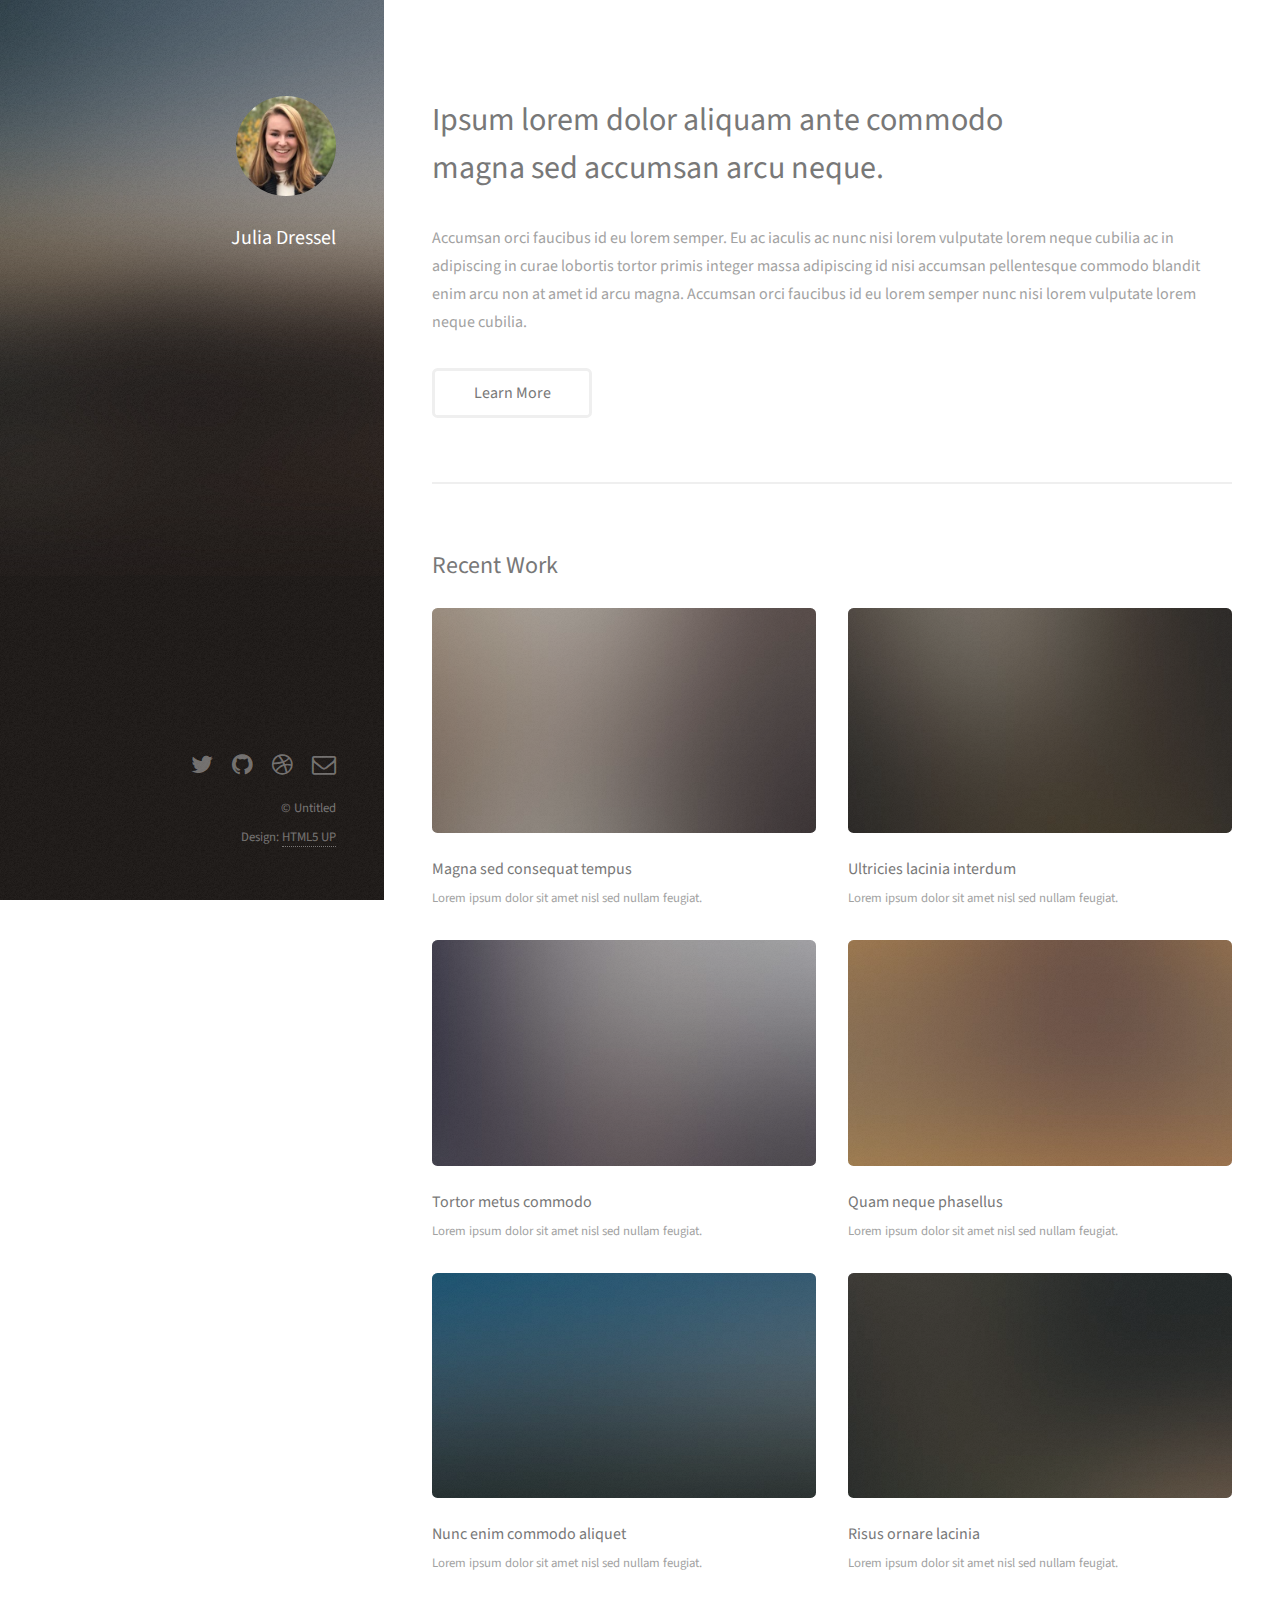
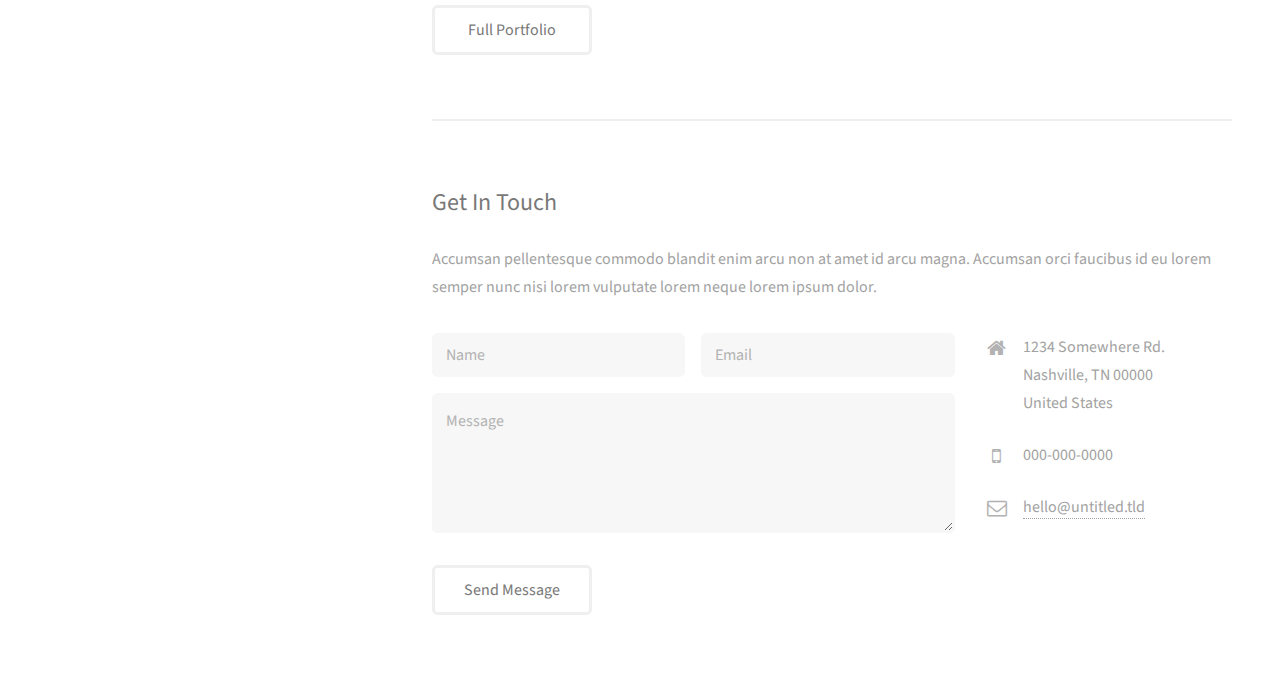
==== commit 188a5b48: "New theme" ====
--- a/index.html
+++ b/index.html
@@ -1,161 +1,151 @@
 <!DOCTYPE HTML>
 <!--
-	Photon by HTML5 UP
+	Strata by HTML5 UP
 	html5up.net | @ajlkn
 	Free for personal and commercial use under the CCA 3.0 license (html5up.net/license)
 -->
 <html>
 	<head>
-		<title>Photon by HTML5 UP</title>
+		<title>Julia Dressel</title>
 		<meta charset="utf-8" />
 		<meta name="viewport" content="width=device-width, initial-scale=1, user-scalable=no" />
 		<link rel="stylesheet" href="assets/css/main.css" />
-		<noscript><link rel="stylesheet" href="assets/css/noscript.css" /></noscript>
 	</head>
 	<body class="is-preload">
 
 		<!-- Header -->
-			<section id="header">
+			<header id="header">
 				<div class="inner">
-					<span class="icon major fa-cloud"></span>
-					<h1>Hello, I'm <strong>Julia Dressel</strong></h1>
-					<p>This is my personal website.</p>
-					<ul class="actions special">
-						<li><a href="#one" class="button scrolly">Discover</a></li>
-					</ul>
+					<a href="#" class="image avatar"><img src="images/avatar.jpg" alt="" /></a>
+					<h1><strong>Julia Dressel</strong></h1>
 				</div>
-			</section>
-
-		<!-- One -->
-			<section id="one" class="main style1">
-				<div class="container">
-					<div class="row gtr-150">
-						<div class="col-6 col-12-medium">
-							<header class="major">
-								<h2>Lorem ipsum dolor adipiscing<br />
-								amet dolor consequat</h2>
+			</header>
+
+		<!-- Main -->
+			<div id="main">
+
+				<!-- One -->
+					<section id="one">
+						<header class="major">
+							<h2>Ipsum lorem dolor aliquam ante commodo<br />
+							magna sed accumsan arcu neque.</h2>
+						</header>
+						<p>Accumsan orci faucibus id eu lorem semper. Eu ac iaculis ac nunc nisi lorem vulputate lorem neque cubilia ac in adipiscing in curae lobortis tortor primis integer massa adipiscing id nisi accumsan pellentesque commodo blandit enim arcu non at amet id arcu magna. Accumsan orci faucibus id eu lorem semper nunc nisi lorem vulputate lorem neque cubilia.</p>
+						<ul class="actions">
+							<li><a href="#" class="button">Learn More</a></li>
+						</ul>
+					</section>
+
+				<!-- Two -->
+					<section id="two">
+						<h2>Recent Work</h2>
+						<div class="row">
+							<article class="col-6 col-12-xsmall work-item">
+								<a href="images/fulls/01.jpg" class="image fit thumb"><img src="images/thumbs/01.jpg" alt="" /></a>
+								<h3>Magna sed consequat tempus</h3>
+								<p>Lorem ipsum dolor sit amet nisl sed nullam feugiat.</p>
+							</article>
+							<article class="col-6 col-12-xsmall work-item">
+								<a href="images/fulls/02.jpg" class="image fit thumb"><img src="images/thumbs/02.jpg" alt="" /></a>
+								<h3>Ultricies lacinia interdum</h3>
+								<p>Lorem ipsum dolor sit amet nisl sed nullam feugiat.</p>
+							</article>
+							<article class="col-6 col-12-xsmall work-item">
+								<a href="images/fulls/03.jpg" class="image fit thumb"><img src="images/thumbs/03.jpg" alt="" /></a>
+								<h3>Tortor metus commodo</h3>
+								<p>Lorem ipsum dolor sit amet nisl sed nullam feugiat.</p>
+							</article>
+							<article class="col-6 col-12-xsmall work-item">
+								<a href="images/fulls/04.jpg" class="image fit thumb"><img src="images/thumbs/04.jpg" alt="" /></a>
+								<h3>Quam neque phasellus</h3>
+								<p>Lorem ipsum dolor sit amet nisl sed nullam feugiat.</p>
+							</article>
+							<article class="col-6 col-12-xsmall work-item">
+								<a href="images/fulls/05.jpg" class="image fit thumb"><img src="images/thumbs/05.jpg" alt="" /></a>
+								<h3>Nunc enim commodo aliquet</h3>
+								<p>Lorem ipsum dolor sit amet nisl sed nullam feugiat.</p>
+							</article>
+							<article class="col-6 col-12-xsmall work-item">
+								<a href="images/fulls/06.jpg" class="image fit thumb"><img src="images/thumbs/06.jpg" alt="" /></a>
+								<h3>Risus ornare lacinia</h3>
+								<p>Lorem ipsum dolor sit amet nisl sed nullam feugiat.</p>
+							</article>
+						</div>
+						<ul class="actions">
+							<li><a href="#" class="button">Full Portfolio</a></li>
+						</ul>
+					</section>
+
+				<!-- Three -->
+					<section id="three">
+						<h2>Get In Touch</h2>
+						<p>Accumsan pellentesque commodo blandit enim arcu non at amet id arcu magna. Accumsan orci faucibus id eu lorem semper nunc nisi lorem vulputate lorem neque lorem ipsum dolor.</p>
+						<div class="row">
+							<div class="col-8 col-12-small">
+								<form method="post" action="#">
+									<div class="row gtr-uniform gtr-50">
+										<div class="col-6 col-12-xsmall"><input type="text" name="name" id="name" placeholder="Name" /></div>
+										<div class="col-6 col-12-xsmall"><input type="email" name="email" id="email" placeholder="Email" /></div>
+										<div class="col-12"><textarea name="message" id="message" placeholder="Message" rows="4"></textarea></div>
+									</div>
+								</form>
+								<ul class="actions">
+									<li><input type="submit" value="Send Message" /></li>
+								</ul>
+							</div>
+							<div class="col-4 col-12-small">
+								<ul class="labeled-icons">
+									<li>
+										<h3 class="icon fa-home"><span class="label">Address</span></h3>
+										1234 Somewhere Rd.<br />
+										Nashville, TN 00000<br />
+										United States
+									</li>
+									<li>
+										<h3 class="icon fa-mobile"><span class="label">Phone</span></h3>
+										000-000-0000
+									</li>
+									<li>
+										<h3 class="icon fa-envelope-o"><span class="label">Email</span></h3>
+										<a href="#">hello@untitled.tld</a>
+									</li>
+								</ul>
+							</div>
+						</div>
+					</section>
+
+				<!-- Four -->
+				<!--
+					<section id="four">
+						<h2>Elements</h2>
+
+						<section>
+							<h4>Text</h4>
+							<p>This is <b>bold</b> and this is <strong>strong</strong>. This is <i>italic</i> and this is <em>emphasized</em>.
+							This is <sup>superscript</sup> text and this is <sub>subscript</sub> text.
+							This is <u>underlined</u> and this is code: <code>for (;;) { ... }</code>. Finally, <a href="#">this is a link</a>.</p>
+							<hr />
+							<header>
+								<h4>Heading with a Subtitle</h4>
+								<p>Lorem ipsum dolor sit amet nullam id egestas urna aliquam</p>
 							</header>
-							<p>Adipiscing a commodo ante nunc accumsan et interdum mi ante adipiscing. A nunc lobortis non nisl amet vis sed volutpat aclacus nascetur ac non. Lorem curae et ante amet sapien sed tempus adipiscing id accumsan.</p>
-						</div>
-						<div class="col-6 col-12-medium imp-medium">
-							<span class="image fit"><img src="images/pic01.jpg" alt="" /></span>
-						</div>
-					</div>
-				</div>
-			</section>
-
-		<!-- Two -->
-			<section id="two" class="main style2">
-				<div class="container">
-					<div class="row gtr-150">
-						<div class="col-6 col-12-medium">
-							<ul class="major-icons">
-								<li><span class="icon style1 major fa-code"></span></li>
-								<li><span class="icon style2 major fa-bolt"></span></li>
-								<li><span class="icon style3 major fa-camera-retro"></span></li>
-								<li><span class="icon style4 major fa-cog"></span></li>
-								<li><span class="icon style5 major fa-desktop"></span></li>
-								<li><span class="icon style6 major fa-calendar"></span></li>
-							</ul>
-						</div>
-						<div class="col-6 col-12-medium">
-							<header class="major">
-								<h2>Lorem ipsum dolor adipiscing<br />
-								amet dolor consequat</h2>
+							<p>Nunc lacinia ante nunc ac lobortis. Interdum adipiscing gravida odio porttitor sem non mi integer non faucibus ornare mi ut ante amet placerat aliquet. Volutpat eu sed ante lacinia sapien lorem accumsan varius montes viverra nibh in adipiscing blandit tempus accumsan.</p>
+							<header>
+								<h5>Heading with a Subtitle</h5>
+								<p>Lorem ipsum dolor sit amet nullam id egestas urna aliquam</p>
 							</header>
-							<p>Adipiscing a commodo ante nunc accumsan interdum mi ante adipiscing. A nunc lobortis non nisl amet vis volutpat aclacus nascetur ac non. Lorem curae eu ante amet sapien in tempus ac. Adipiscing id accumsan adipiscing ipsum.</p>
-							<p>Blandit faucibus proin. Ac aliquam integer adipiscing enim non praesent vis commodo nunc phasellus cubilia ac risus accumsan. Accumsan blandit. Lobortis phasellus non lobortis dit varius mi varius accumsan lobortis. Blandit ante aliquam lacinia lorem lobortis semper morbi col faucibus vitae integer placerat accumsan orci eu mi odio tempus adipiscing adipiscing adipiscing curae consequat feugiat etiam dolore.</p>
-							<p>Adipiscing a commodo ante nunc accumsan interdum mi ante adipiscing. A nunc lobortis non nisl amet vis volutpat aclacus nascetur ac non. Lorem curae eu ante amet sapien in tempus ac. Adipiscing id accumsan adipiscing ipsum.</p>
-						</div>
-					</div>
-				</div>
-			</section>
-
-		<!-- Three -->
-			<section id="three" class="main style1 special">
-				<div class="container">
-					<header class="major">
-						<h2>Adipiscing amet consequat</h2>
-					</header>
-					<p>Ante nunc accumsan et aclacus nascetur ac ante amet sapien sed.</p>
-					<div class="row gtr-150">
-						<div class="col-4 col-12-medium">
-							<span class="image fit"><img src="images/pic02.jpg" alt="" /></span>
-							<h3>Magna feugiat lorem</h3>
-							<p>Adipiscing a commodo ante nunc magna lorem et interdum mi ante nunc lobortis non amet vis sed volutpat et nascetur.</p>
-							<ul class="actions special">
-								<li><a href="#" class="button">More</a></li>
-							</ul>
-						</div>
-						<div class="col-4 col-12-medium">
-							<span class="image fit"><img src="images/pic03.jpg" alt="" /></span>
-							<h3>Magna feugiat lorem</h3>
-							<p>Adipiscing a commodo ante nunc magna lorem et interdum mi ante nunc lobortis non amet vis sed volutpat et nascetur.</p>
-							<ul class="actions special">
-								<li><a href="#" class="button">More</a></li>
-							</ul>
-						</div>
-						<div class="col-4 col-12-medium">
-							<span class="image fit"><img src="images/pic04.jpg" alt="" /></span>
-							<h3>Magna feugiat lorem</h3>
-							<p>Adipiscing a commodo ante nunc magna lorem et interdum mi ante nunc lobortis non amet vis sed volutpat et nascetur.</p>
-							<ul class="actions special">
-								<li><a href="#" class="button">More</a></li>
-							</ul>
-						</div>
-					</div>
-				</div>
-			</section>
-
-		<!-- Four -->
-			<section id="four" class="main style2 special">
-				<div class="container">
-					<header class="major">
-						<h2>Ipsum feugiat consequat?</h2>
-					</header>
-					<p>Sed lacus nascetur ac ante amet sapien.</p>
-					<ul class="actions special">
-						<li><a href="#" class="button wide primary">Sign Up</a></li>
-						<li><a href="#" class="button wide">Learn More</a></li>
-					</ul>
-				</div>
-			</section>
-
-		<!-- Five -->
-		<!--
-			<section id="five" class="main style1">
-				<div class="container">
-					<header class="major special">
-						<h2>Elements</h2>
-					</header>
-
-					<section>
-						<h4>Text</h4>
-						<p>This is <b>bold</b> and this is <strong>strong</strong>. This is <i>italic</i> and this is <em>emphasized</em>.
-						This is <sup>superscript</sup> text and this is <sub>subscript</sub> text.
-						This is <u>underlined</u> and this is code: <code>for (;;) { ... }</code>. Finally, <a href="#">this is a link</a>.</p>
-						<hr />
-						<header>
-							<h4>Heading with a Subtitle</h4>
-							<p>Lorem ipsum dolor sit amet nullam id egestas urna aliquam</p>
-						</header>
-						<p>Nunc lacinia ante nunc ac lobortis. Interdum adipiscing gravida odio porttitor sem non mi integer non faucibus ornare mi ut ante amet placerat aliquet. Volutpat eu sed ante lacinia sapien lorem accumsan varius montes viverra nibh in adipiscing blandit tempus accumsan.</p>
-						<header>
-							<h5>Heading with a Subtitle</h5>
-							<p>Lorem ipsum dolor sit amet nullam id egestas urna aliquam</p>
-						</header>
-						<p>Nunc lacinia ante nunc ac lobortis. Interdum adipiscing gravida odio porttitor sem non mi integer non faucibus ornare mi ut ante amet placerat aliquet. Volutpat eu sed ante lacinia sapien lorem accumsan varius montes viverra nibh in adipiscing blandit tempus accumsan.</p>
-						<hr />
-						<h2>Heading Level 2</h2>
-						<h3>Heading Level 3</h3>
-						<h4>Heading Level 4</h4>
-						<h5>Heading Level 5</h5>
-						<h6>Heading Level 6</h6>
-						<hr />
-						<h5>Blockquote</h5>
-						<blockquote>Fringilla nisl. Donec accumsan interdum nisi, quis tincidunt felis sagittis eget tempus euismod. Vestibulum ante ipsum primis in faucibus vestibulum. Blandit adipiscing eu felis iaculis volutpat ac adipiscing accumsan faucibus. Vestibulum ante ipsum primis in faucibus lorem ipsum dolor sit amet nullam adipiscing eu felis.</blockquote>
-						<h5>Preformatted</h5>
-						<pre><code>i = 0;
+							<p>Nunc lacinia ante nunc ac lobortis. Interdum adipiscing gravida odio porttitor sem non mi integer non faucibus ornare mi ut ante amet placerat aliquet. Volutpat eu sed ante lacinia sapien lorem accumsan varius montes viverra nibh in adipiscing blandit tempus accumsan.</p>
+							<hr />
+							<h2>Heading Level 2</h2>
+							<h3>Heading Level 3</h3>
+							<h4>Heading Level 4</h4>
+							<h5>Heading Level 5</h5>
+							<h6>Heading Level 6</h6>
+							<hr />
+							<h5>Blockquote</h5>
+							<blockquote>Fringilla nisl. Donec accumsan interdum nisi, quis tincidunt felis sagittis eget tempus euismod. Vestibulum ante ipsum primis in faucibus vestibulum. Blandit adipiscing eu felis iaculis volutpat ac adipiscing accumsan faucibus. Vestibulum ante ipsum primis in faucibus lorem ipsum dolor sit amet nullam adipiscing eu felis.</blockquote>
+							<h5>Preformatted</h5>
+							<pre><code>i = 0;
 
 while (!deck.isInOrder()) {
 print 'Iteration ' + i;
@@ -164,298 +154,304 @@
 }
 
 print 'It took ' + i + ' iterations to sort the deck.';</code></pre>
+						</section>
+
+						<section>
+							<h4>Lists</h4>
+							<div class="row">
+								<div class="col-6 col-12-xsmall">
+									<h5>Unordered</h5>
+									<ul>
+										<li>Dolor pulvinar etiam magna etiam.</li>
+										<li>Sagittis adipiscing lorem eleifend.</li>
+										<li>Felis enim feugiat dolore viverra.</li>
+									</ul>
+									<h5>Alternate</h5>
+									<ul class="alt">
+										<li>Dolor pulvinar etiam magna etiam.</li>
+										<li>Sagittis adipiscing lorem eleifend.</li>
+										<li>Felis enim feugiat dolore viverra.</li>
+									</ul>
+								</div>
+								<div class="col-6 col-12-xsmall">
+									<h5>Ordered</h5>
+									<ol>
+										<li>Dolor pulvinar etiam magna etiam.</li>
+										<li>Etiam vel felis at lorem sed viverra.</li>
+										<li>Felis enim feugiat dolore viverra.</li>
+										<li>Dolor pulvinar etiam magna etiam.</li>
+										<li>Etiam vel felis at lorem sed viverra.</li>
+										<li>Felis enim feugiat dolore viverra.</li>
+									</ol>
+									<h5>Icons</h5>
+									<ul class="icons">
+										<li><a href="#" class="icon fa-twitter"><span class="label">Twitter</span></a></li>
+										<li><a href="#" class="icon fa-facebook"><span class="label">Facebook</span></a></li>
+										<li><a href="#" class="icon fa-instagram"><span class="label">Instagram</span></a></li>
+										<li><a href="#" class="icon fa-github"><span class="label">Github</span></a></li>
+										<li><a href="#" class="icon fa-dribbble"><span class="label">Dribbble</span></a></li>
+										<li><a href="#" class="icon fa-tumblr"><span class="label">Tumblr</span></a></li>
+									</ul>
+								</div>
+							</div>
+							<h5>Actions</h5>
+							<ul class="actions">
+								<li><a href="#" class="button primary">Default</a></li>
+								<li><a href="#" class="button">Default</a></li>
+							</ul>
+							<ul class="actions small">
+								<li><a href="#" class="button primary small">Small</a></li>
+								<li><a href="#" class="button small">Small</a></li>
+							</ul>
+							<div class="row">
+								<div class="col-6 col-12-small">
+									<ul class="actions stacked">
+										<li><a href="#" class="button primary">Default</a></li>
+										<li><a href="#" class="button">Default</a></li>
+									</ul>
+								</div>
+								<div class="col-6 col-12-small">
+									<ul class="actions stacked">
+										<li><a href="#" class="button primary small">Small</a></li>
+										<li><a href="#" class="button small">Small</a></li>
+									</ul>
+								</div>
+								<div class="col-6 col-12-small">
+									<ul class="actions stacked">
+										<li><a href="#" class="button primary fit">Default</a></li>
+										<li><a href="#" class="button fit">Default</a></li>
+									</ul>
+								</div>
+								<div class="col-6 col-12-small">
+									<ul class="actions stacked">
+										<li><a href="#" class="button primary small fit">Small</a></li>
+										<li><a href="#" class="button small fit">Small</a></li>
+									</ul>
+								</div>
+							</div>
+						</section>
+
+						<section>
+							<h4>Table</h4>
+							<h5>Default</h5>
+							<div class="table-wrapper">
+								<table>
+									<thead>
+										<tr>
+											<th>Name</th>
+											<th>Description</th>
+											<th>Price</th>
+										</tr>
+									</thead>
+									<tbody>
+										<tr>
+											<td>Item One</td>
+											<td>Ante turpis integer aliquet porttitor.</td>
+											<td>29.99</td>
+										</tr>
+										<tr>
+											<td>Item Two</td>
+											<td>Vis ac commodo adipiscing arcu aliquet.</td>
+											<td>19.99</td>
+										</tr>
+										<tr>
+											<td>Item Three</td>
+											<td> Morbi faucibus arcu accumsan lorem.</td>
+											<td>29.99</td>
+										</tr>
+										<tr>
+											<td>Item Four</td>
+											<td>Vitae integer tempus condimentum.</td>
+											<td>19.99</td>
+										</tr>
+										<tr>
+											<td>Item Five</td>
+											<td>Ante turpis integer aliquet porttitor.</td>
+											<td>29.99</td>
+										</tr>
+									</tbody>
+									<tfoot>
+										<tr>
+											<td colspan="2"></td>
+											<td>100.00</td>
+										</tr>
+									</tfoot>
+								</table>
+							</div>
+
+							<h5>Alternate</h5>
+							<div class="table-wrapper">
+								<table class="alt">
+									<thead>
+										<tr>
+											<th>Name</th>
+											<th>Description</th>
+											<th>Price</th>
+										</tr>
+									</thead>
+									<tbody>
+										<tr>
+											<td>Item One</td>
+											<td>Ante turpis integer aliquet porttitor.</td>
+											<td>29.99</td>
+										</tr>
+										<tr>
+											<td>Item Two</td>
+											<td>Vis ac commodo adipiscing arcu aliquet.</td>
+											<td>19.99</td>
+										</tr>
+										<tr>
+											<td>Item Three</td>
+											<td> Morbi faucibus arcu accumsan lorem.</td>
+											<td>29.99</td>
+										</tr>
+										<tr>
+											<td>Item Four</td>
+											<td>Vitae integer tempus condimentum.</td>
+											<td>19.99</td>
+										</tr>
+										<tr>
+											<td>Item Five</td>
+											<td>Ante turpis integer aliquet porttitor.</td>
+											<td>29.99</td>
+										</tr>
+									</tbody>
+									<tfoot>
+										<tr>
+											<td colspan="2"></td>
+											<td>100.00</td>
+										</tr>
+									</tfoot>
+								</table>
+							</div>
+						</section>
+
+						<section>
+							<h4>Buttons</h4>
+							<ul class="actions">
+								<li><a href="#" class="button primary">Primary</a></li>
+								<li><a href="#" class="button">Default</a></li>
+							</ul>
+							<ul class="actions">
+								<li><a href="#" class="button large">Large</a></li>
+								<li><a href="#" class="button">Default</a></li>
+								<li><a href="#" class="button small">Small</a></li>
+							</ul>
+							<ul class="actions fit">
+								<li><a href="#" class="button primary fit">Fit</a></li>
+								<li><a href="#" class="button fit">Fit</a></li>
+							</ul>
+							<ul class="actions fit small">
+								<li><a href="#" class="button primary fit small">Fit + Small</a></li>
+								<li><a href="#" class="button fit small">Fit + Small</a></li>
+							</ul>
+							<ul class="actions">
+								<li><a href="#" class="button primary icon fa-download">Icon</a></li>
+								<li><a href="#" class="button icon fa-download">Icon</a></li>
+							</ul>
+							<ul class="actions">
+								<li><span class="button primary disabled">Primary</span></li>
+								<li><span class="button disabled">Default</span></li>
+							</ul>
+						</section>
+
+						<section>
+							<h4>Form</h4>
+							<form method="post" action="#">
+								<div class="row gtr-uniform gtr-50">
+									<div class="col-6 col-12-xsmall">
+										<input type="text" name="demo-name" id="demo-name" value="" placeholder="Name" />
+									</div>
+									<div class="col-6 col-12-xsmall">
+										<input type="email" name="demo-email" id="demo-email" value="" placeholder="Email" />
+									</div>
+									<div class="col-12">
+										<select name="demo-category" id="demo-category">
+											<option value="">- Category -</option>
+											<option value="1">Manufacturing</option>
+											<option value="1">Shipping</option>
+											<option value="1">Administration</option>
+											<option value="1">Human Resources</option>
+										</select>
+									</div>
+									<div class="col-4 col-12-small">
+										<input type="radio" id="demo-priority-low" name="demo-priority" checked>
+										<label for="demo-priority-low">Low Priority</label>
+									</div>
+									<div class="col-4 col-12-small">
+										<input type="radio" id="demo-priority-normal" name="demo-priority">
+										<label for="demo-priority-normal">Normal Priority</label>
+									</div>
+									<div class="col-4 col-12-small">
+										<input type="radio" id="demo-priority-high" name="demo-priority">
+										<label for="demo-priority-high">High Priority</label>
+									</div>
+									<div class="col-6 col-12-small">
+										<input type="checkbox" id="demo-copy" name="demo-copy">
+										<label for="demo-copy">Email me a copy of this message</label>
+									</div>
+									<div class="col-6 col-12-small">
+										<input type="checkbox" id="demo-human" name="demo-human" checked>
+										<label for="demo-human">I am a human and not a robot</label>
+									</div>
+									<div class="col-12">
+										<textarea name="demo-message" id="demo-message" placeholder="Enter your message" rows="6"></textarea>
+									</div>
+									<div class="col-12">
+										<ul class="actions">
+											<li><input type="submit" value="Send Message" class="primary" /></li>
+											<li><input type="reset" value="Reset" /></li>
+										</ul>
+									</div>
+								</div>
+							</form>
+						</section>
+
+						<section>
+							<h4>Image</h4>
+							<h5>Fit</h5>
+							<div class="box alt">
+								<div class="row gtr-50 gtr-uniform">
+									<div class="col-12"><span class="image fit"><img src="images/fulls/05.jpg" alt="" /></span></div>
+									<div class="col-4"><span class="image fit"><img src="images/thumbs/01.jpg" alt="" /></span></div>
+									<div class="col-4"><span class="image fit"><img src="images/thumbs/02.jpg" alt="" /></span></div>
+									<div class="col-4"><span class="image fit"><img src="images/thumbs/03.jpg" alt="" /></span></div>
+									<div class="col-4"><span class="image fit"><img src="images/thumbs/04.jpg" alt="" /></span></div>
+									<div class="col-4"><span class="image fit"><img src="images/thumbs/05.jpg" alt="" /></span></div>
+									<div class="col-4"><span class="image fit"><img src="images/thumbs/06.jpg" alt="" /></span></div>
+									<div class="col-4"><span class="image fit"><img src="images/thumbs/03.jpg" alt="" /></span></div>
+									<div class="col-4"><span class="image fit"><img src="images/thumbs/02.jpg" alt="" /></span></div>
+									<div class="col-4"><span class="image fit"><img src="images/thumbs/01.jpg" alt="" /></span></div>
+								</div>
+							</div>
+							<h5>Left &amp; Right</h5>
+							<p><span class="image left"><img src="images/avatar.jpg" alt="" /></span>Fringilla nisl. Donec accumsan interdum nisi, quis tincidunt felis sagittis eget. tempus euismod. Vestibulum ante ipsum primis in faucibus vestibulum. Blandit adipiscing eu felis iaculis volutpat ac adipiscing accumsan eu faucibus. Integer ac pellentesque praesent tincidunt felis sagittis eget. tempus euismod. Vestibulum ante ipsum primis in faucibus vestibulum. Blandit adipiscing eu felis iaculis volutpat ac adipiscing accumsan eu faucibus. Integer ac pellentesque praesent. Donec accumsan interdum nisi, quis tincidunt felis sagittis eget. tempus euismod. Vestibulum ante ipsum primis in faucibus vestibulum. Blandit adipiscing eu felis iaculis volutpat ac adipiscing accumsan eu faucibus. Integer ac pellentesque praesent tincidunt felis sagittis eget. tempus euismod. Vestibulum ante ipsum primis in faucibus vestibulum. Blandit adipiscing eu felis iaculis volutpat ac adipiscing accumsan eu faucibus. Integer ac pellentesque praesent.</p>
+							<p><span class="image right"><img src="images/avatar.jpg" alt="" /></span>Fringilla nisl. Donec accumsan interdum nisi, quis tincidunt felis sagittis eget. tempus euismod. Vestibulum ante ipsum primis in faucibus vestibulum. Blandit adipiscing eu felis iaculis volutpat ac adipiscing accumsan eu faucibus. Integer ac pellentesque praesent tincidunt felis sagittis eget. tempus euismod. Vestibulum ante ipsum primis in faucibus vestibulum. Blandit adipiscing eu felis iaculis volutpat ac adipiscing accumsan eu faucibus. Integer ac pellentesque praesent. Donec accumsan interdum nisi, quis tincidunt felis sagittis eget. tempus euismod. Vestibulum ante ipsum primis in faucibus vestibulum. Blandit adipiscing eu felis iaculis volutpat ac adipiscing accumsan eu faucibus. Integer ac pellentesque praesent tincidunt felis sagittis eget. tempus euismod. Vestibulum ante ipsum primis in faucibus vestibulum. Blandit adipiscing eu felis iaculis volutpat ac adipiscing accumsan eu faucibus. Integer ac pellentesque praesent.</p>
+						</section>
+
 					</section>
-
-					<section>
-						<h4>Lists</h4>
-						<div class="row">
-							<div class="col-6 col-12-medium">
-								<h5>Unordered</h5>
-								<ul>
-									<li>Dolor pulvinar etiam.</li>
-									<li>Sagittis adipiscing.</li>
-									<li>Felis enim feugiat.</li>
-								</ul>
-								<h5>Alternate</h5>
-								<ul class="alt">
-									<li>Dolor pulvinar etiam.</li>
-									<li>Sagittis adipiscing.</li>
-									<li>Felis enim feugiat.</li>
-								</ul>
-							</div>
-							<div class="col-6 col-12-medium">
-								<h5>Ordered</h5>
-								<ol>
-									<li>Dolor pulvinar etiam.</li>
-									<li>Etiam vel felis viverra.</li>
-									<li>Felis enim feugiat.</li>
-									<li>Dolor pulvinar etiam.</li>
-									<li>Etiam vel felis lorem.</li>
-									<li>Felis enim et feugiat.</li>
-								</ol>
-								<h5>Icons</h5>
-								<ul class="icons">
-									<li><a href="#" class="icon fa-twitter"><span class="label">Twitter</span></a></li>
-									<li><a href="#" class="icon fa-facebook"><span class="label">Facebook</span></a></li>
-									<li><a href="#" class="icon fa-instagram"><span class="label">Instagram</span></a></li>
-									<li><a href="#" class="icon fa-github"><span class="label">Github</span></a></li>
-								</ul>
-							</div>
-						</div>
-						<h5>Actions</h5>
-						<div class="row">
-							<div class="col-6 col-12-medium">
-								<ul class="actions">
-									<li><a href="#" class="button primary">Default</a></li>
-									<li><a href="#" class="button">Default</a></li>
-								</ul>
-								<ul class="actions small">
-									<li><a href="#" class="button primary small">Small</a></li>
-									<li><a href="#" class="button small">Small</a></li>
-								</ul>
-								<ul class="actions stacked">
-									<li><a href="#" class="button primary">Default</a></li>
-									<li><a href="#" class="button">Default</a></li>
-								</ul>
-								<ul class="actions stacked">
-									<li><a href="#" class="button primary small">Small</a></li>
-									<li><a href="#" class="button small">Small</a></li>
-								</ul>
-							</div>
-							<div class="col-6 col-12-medium">
-								<ul class="actions stacked">
-									<li><a href="#" class="button primary fit">Default</a></li>
-									<li><a href="#" class="button fit">Default</a></li>
-								</ul>
-								<ul class="actions stacked">
-									<li><a href="#" class="button primary small fit">Small</a></li>
-									<li><a href="#" class="button small fit">Small</a></li>
-								</ul>
-							</div>
-						</div>
-					</section>
-
-					<section>
-						<h4>Table</h4>
-						<h5>Default</h5>
-						<div class="table-wrapper">
-							<table>
-								<thead>
-									<tr>
-										<th>Name</th>
-										<th>Description</th>
-										<th>Price</th>
-									</tr>
-								</thead>
-								<tbody>
-									<tr>
-										<td>Item One</td>
-										<td>Ante turpis integer aliquet porttitor.</td>
-										<td>29.99</td>
-									</tr>
-									<tr>
-										<td>Item Two</td>
-										<td>Vis ac commodo adipiscing arcu aliquet.</td>
-										<td>19.99</td>
-									</tr>
-									<tr>
-										<td>Item Three</td>
-										<td> Morbi faucibus arcu accumsan lorem.</td>
-										<td>29.99</td>
-									</tr>
-									<tr>
-										<td>Item Four</td>
-										<td>Vitae integer tempus condimentum.</td>
-										<td>19.99</td>
-									</tr>
-									<tr>
-										<td>Item Five</td>
-										<td>Ante turpis integer aliquet porttitor.</td>
-										<td>29.99</td>
-									</tr>
-								</tbody>
-								<tfoot>
-									<tr>
-										<td colspan="2"></td>
-										<td>100.00</td>
-									</tr>
-								</tfoot>
-							</table>
-						</div>
-
-						<h5>Alternate</h5>
-						<div class="table-wrapper">
-							<table class="alt">
-								<thead>
-									<tr>
-										<th>Name</th>
-										<th>Description</th>
-										<th>Price</th>
-									</tr>
-								</thead>
-								<tbody>
-									<tr>
-										<td>Item One</td>
-										<td>Ante turpis integer aliquet porttitor.</td>
-										<td>29.99</td>
-									</tr>
-									<tr>
-										<td>Item Two</td>
-										<td>Vis ac commodo adipiscing arcu aliquet.</td>
-										<td>19.99</td>
-									</tr>
-									<tr>
-										<td>Item Three</td>
-										<td> Morbi faucibus arcu accumsan lorem.</td>
-										<td>29.99</td>
-									</tr>
-									<tr>
-										<td>Item Four</td>
-										<td>Vitae integer tempus condimentum.</td>
-										<td>19.99</td>
-									</tr>
-									<tr>
-										<td>Item Five</td>
-										<td>Ante turpis integer aliquet porttitor.</td>
-										<td>29.99</td>
-									</tr>
-								</tbody>
-								<tfoot>
-									<tr>
-										<td colspan="2"></td>
-										<td>100.00</td>
-									</tr>
-								</tfoot>
-							</table>
-						</div>
-					</section>
-
-					<section>
-						<h4>Buttons</h4>
-						<ul class="actions">
-							<li><a href="#" class="button primary">Primary</a></li>
-							<li><a href="#" class="button">Default</a></li>
-						</ul>
-						<ul class="actions">
-							<li><a href="#" class="button large">Large</a></li>
-							<li><a href="#" class="button">Default</a></li>
-							<li><a href="#" class="button small">Small</a></li>
-						</ul>
-						<ul class="actions fit">
-							<li><a href="#" class="button fit">Fit</a></li>
-							<li><a href="#" class="button primary fit">Fit</a></li>
-							<li><a href="#" class="button fit">Fit</a></li>
-						</ul>
-						<ul class="actions fit small">
-							<li><a href="#" class="button primary fit small">Fit + Small</a></li>
-							<li><a href="#" class="button fit small">Fit + Small</a></li>
-							<li><a href="#" class="button primary fit small">Fit + Small</a></li>
-						</ul>
-						<ul class="actions">
-							<li><a href="#" class="button primary icon fa-download">Icon</a></li>
-							<li><a href="#" class="button icon fa-download">Icon</a></li>
-						</ul>
-						<ul class="actions">
-							<li><span class="button primary disabled">Disabled</span></li>
-							<li><span class="button disabled">Disabled</span></li>
-						</ul>
-					</section>
-
-					<section>
-						<h4>Form</h4>
-						<form method="post" action="#">
-							<div class="row gtr-uniform gtr-50">
-								<div class="col-6 col-12-xsmall">
-									<input type="text" name="demo-name" id="demo-name" value="" placeholder="Name" />
-								</div>
-								<div class="col-6 col-12-xsmall">
-									<input type="email" name="demo-email" id="demo-email" value="" placeholder="Email" />
-								</div>
-								<div class="col-12">
-									<select name="demo-category" id="demo-category">
-										<option value="">- Category -</option>
-										<option value="1">Manufacturing</option>
-										<option value="1">Shipping</option>
-										<option value="1">Administration</option>
-										<option value="1">Human Resources</option>
-									</select>
-								</div>
-								<div class="col-4 col-12-small">
-									<input type="radio" id="demo-priority-low" name="demo-priority" checked>
-									<label for="demo-priority-low">Low</label>
-								</div>
-								<div class="col-4 col-12-small">
-									<input type="radio" id="demo-priority-normal" name="demo-priority">
-									<label for="demo-priority-normal">Normal</label>
-								</div>
-								<div class="col-4 col-12-small">
-									<input type="radio" id="demo-priority-high" name="demo-priority">
-									<label for="demo-priority-high">High</label>
-								</div>
-								<div class="col-6 col-12-small">
-									<input type="checkbox" id="demo-copy" name="demo-copy">
-									<label for="demo-copy">Email me a copy</label>
-								</div>
-								<div class="col-6 col-12-small">
-									<input type="checkbox" id="demo-human" name="demo-human" checked>
-									<label for="demo-human">Not a robot</label>
-								</div>
-								<div class="col-12">
-									<textarea name="demo-message" id="demo-message" placeholder="Enter your message" rows="6"></textarea>
-								</div>
-								<div class="col-12">
-									<ul class="actions">
-										<li><input type="submit" value="Send Message" class="primary" /></li>
-										<li><input type="reset" value="Reset" /></li>
-									</ul>
-								</div>
-							</div>
-						</form>
-					</section>
-
-					<section>
-						<h4>Image</h4>
-						<h5>Fit</h5>
-						<div class="box alt">
-							<div class="row gtr-uniform gtr-50">
-								<div class="col-12"><span class="image fit"><img src="images/pic06.jpg" alt="" /></span></div>
-								<div class="col-4"><span class="image fit"><img src="images/pic02.jpg" alt="" /></span></div>
-								<div class="col-4"><span class="image fit"><img src="images/pic03.jpg" alt="" /></span></div>
-								<div class="col-4"><span class="image fit"><img src="images/pic04.jpg" alt="" /></span></div>
-								<div class="col-4"><span class="image fit"><img src="images/pic03.jpg" alt="" /></span></div>
-								<div class="col-4"><span class="image fit"><img src="images/pic04.jpg" alt="" /></span></div>
-								<div class="col-4"><span class="image fit"><img src="images/pic02.jpg" alt="" /></span></div>
-								<div class="col-4"><span class="image fit"><img src="images/pic04.jpg" alt="" /></span></div>
-								<div class="col-4"><span class="image fit"><img src="images/pic02.jpg" alt="" /></span></div>
-								<div class="col-4"><span class="image fit"><img src="images/pic03.jpg" alt="" /></span></div>
-							</div>
-						</div>
-						<h5>Left &amp; Right</h5>
-						<p><span class="image left"><img src="images/pic05.jpg" alt="" /></span>Fringilla nisl. Donec accumsan interdum nisi, quis tincidunt felis sagittis eget. tempus euismod. Vestibulum ante ipsum primis in faucibus vestibulum. Blandit adipiscing eu felis iaculis volutpat ac adipiscing accumsan eu faucibus. Integer ac pellentesque praesent tincidunt felis sagittis eget. tempus euismod. Vestibulum ante ipsum primis in faucibus vestibulum. Blandit adipiscing eu felis iaculis volutpat ac adipiscing accumsan eu faucibus. Integer ac pellentesque praesent. Donec accumsan interdum nisi, quis tincidunt felis sagittis eget. tempus euismod. Vestibulum ante ipsum primis in faucibus vestibulum. Blandit adipiscing eu felis iaculis volutpat ac adipiscing accumsan eu faucibus. Integer ac pellentesque praesent tincidunt felis sagittis eget. tempus euismod. Vestibulum ante ipsum primis in faucibus vestibulum. Blandit adipiscing eu felis iaculis volutpat ac adipiscing accumsan eu faucibus. Integer ac pellentesque praesent. Blandit adipiscing eu felis iaculis volutpat ac adipiscing accumsan eu faucibus. Integer ac pellentesque praesent tincidunt felis sagittis eget. tempus euismod. Vestibulum ante ipsum primis in faucibus vestibulum. Blandit adipiscing eu felis iaculis volutpat ac adipiscing accumsan eu faucibus. Integer ac pellentesque praesent.</p>
-						<p><span class="image right"><img src="images/pic05.jpg" alt="" /></span>Fringilla nisl. Donec accumsan interdum nisi, quis tincidunt felis sagittis eget. tempus euismod. Vestibulum ante ipsum primis in faucibus vestibulum. Blandit adipiscing eu felis iaculis volutpat ac adipiscing accumsan eu faucibus. Integer ac pellentesque praesent tincidunt felis sagittis eget. tempus euismod. Vestibulum ante ipsum primis in faucibus vestibulum. Blandit adipiscing eu felis iaculis volutpat ac adipiscing accumsan eu faucibus. Integer ac pellentesque praesent. Donec accumsan interdum nisi, quis tincidunt felis sagittis eget. tempus euismod. Vestibulum ante ipsum primis in faucibus vestibulum. Blandit adipiscing eu felis iaculis volutpat ac adipiscing accumsan eu faucibus. Integer ac pellentesque praesent tincidunt felis sagittis eget. tempus euismod. Vestibulum ante ipsum primis in faucibus vestibulum. Blandit adipiscing eu felis iaculis volutpat ac adipiscing accumsan eu faucibus. Integer ac pellentesque praesent. Blandit adipiscing eu felis iaculis volutpat ac adipiscing accumsan eu faucibus. Integer ac pellentesque praesent tincidunt felis sagittis eget. tempus euismod. Vestibulum ante ipsum primis in faucibus vestibulum. Blandit adipiscing eu felis iaculis volutpat ac adipiscing accumsan eu faucibus. Integer ac pellentesque praesent.</p>
-					</section>
-
+				-->
+
+			</div>
+
+		<!-- Footer -->
+			<footer id="footer">
+				<div class="inner">
+					<ul class="icons">
+						<li><a href="#" class="icon fa-twitter"><span class="label">Twitter</span></a></li>
+						<li><a href="#" class="icon fa-github"><span class="label">Github</span></a></li>
+						<li><a href="#" class="icon fa-dribbble"><span class="label">Dribbble</span></a></li>
+						<li><a href="#" class="icon fa-envelope-o"><span class="label">Email</span></a></li>
+					</ul>
+					<ul class="copyright">
+						<li>&copy; Untitled</li><li>Design: <a href="http://html5up.net">HTML5 UP</a></li>
+					</ul>
 				</div>
-			</section>
-		-->
-
-		<!-- Footer -->
-			<section id="footer">
-				<ul class="icons">
-					<li><a href="#" class="icon alt fa-twitter"><span class="label">Twitter</span></a></li>
-					<li><a href="#" class="icon alt fa-facebook"><span class="label">Facebook</span></a></li>
-					<li><a href="#" class="icon alt fa-instagram"><span class="label">Instagram</span></a></li>
-					<li><a href="#" class="icon alt fa-github"><span class="label">GitHub</span></a></li>
-					<li><a href="#" class="icon alt fa-envelope"><span class="label">Email</span></a></li>
-				</ul>
-				<ul class="copyright">
-					<li>&copy; Untitled</li><li>Design: <a href="http://html5up.net">HTML5 UP</a></li>
-				</ul>
-			</section>
+			</footer>
 
 		<!-- Scripts -->
 			<script src="assets/js/jquery.min.js"></script>
-			<script src="assets/js/jquery.scrolly.min.js"></script>
+			<script src="assets/js/jquery.poptrox.min.js"></script>
 			<script src="assets/js/browser.min.js"></script>
 			<script src="assets/js/breakpoints.min.js"></script>
 			<script src="assets/js/util.js"></script>
--- a/assets/css/main.css
+++ b/assets/css/main.css
@@ -1,8 +1,8 @@
 @import url("font-awesome.min.css");
-@import url("https://fonts.googleapis.com/css?family=Source+Sans+Pro:300,300italic,400,400italic");
+@import url("https://fonts.googleapis.com/css?family=Source+Sans+Pro:400,400italic");
 
 /*
-	Photon by HTML5 UP
+	Strata by HTML5 UP
 	html5up.net | @ajlkn
 	Free for personal and commercial use under the CCA 3.0 license (html5up.net/license)
 */
@@ -98,11 +98,11 @@
 		}
 
 	body, input, select, textarea {
-		color: #666;
+		color: #a2a2a2;
 		font-family: "Source Sans Pro", Helvetica, sans-serif;
 		font-size: 16pt;
-		font-weight: 300;
-		line-height: 1.65em;
+		font-weight: 400;
+		line-height: 1.75em;
 	}
 
 	a {
@@ -110,18 +110,19 @@
 		-webkit-transition: color 0.2s ease-in-out, border-color 0.2s ease-in-out;
 		-ms-transition: color 0.2s ease-in-out, border-color 0.2s ease-in-out;
 		transition: color 0.2s ease-in-out, border-color 0.2s ease-in-out;
-		border-bottom: dotted 1px #666;
-		color: inherit;
+		border-bottom: dotted 1px;
+		color: #49bf9d;
 		text-decoration: none;
 	}
 
 		a:hover {
-			border-bottom-color: transparent !important;
-			color: #6bd4c8;
+			border-bottom-color: transparent;
+			color: #49bf9d !important;
+			text-decoration: none;
 		}
 
 	strong, b {
-		color: #555;
+		color: #787878;
 		font-weight: 400;
 	}
 
@@ -134,7 +135,8 @@
 	}
 
 	h1, h2, h3, h4, h5, h6 {
-		color: #555;
+		color: #787878;
+		font-weight: 400;
 		line-height: 1em;
 		margin: 0 0 1em 0;
 	}
@@ -145,22 +147,22 @@
 		}
 
 	h1 {
-		font-size: 2.25em;
-		line-height: 1.35em;
+		font-size: 2em;
+		line-height: 1.5em;
 	}
 
 	h2 {
-		font-size: 2em;
-		line-height: 1.35em;
+		font-size: 1.5em;
+		line-height: 1.5em;
 	}
 
 	h3 {
-		font-size: 1.35em;
+		font-size: 1.25em;
 		line-height: 1.5em;
 	}
 
 	h4 {
-		font-size: 1.25em;
+		font-size: 1.1em;
 		line-height: 1.5em;
 	}
 
@@ -188,7 +190,7 @@
 
 	hr {
 		border: 0;
-		border-bottom: solid 1px rgba(144, 144, 144, 0.5);
+		border-bottom: solid 2px #efefef;
 		margin: 2em 0;
 	}
 
@@ -197,16 +199,16 @@
 		}
 
 	blockquote {
-		border-left: solid 4px rgba(144, 144, 144, 0.5);
+		border-left: solid 6px #efefef;
 		font-style: italic;
 		margin: 0 0 2em 0;
-		padding: 0.5em 0 0.5em 2em;
+		padding: 0.5em 0 0.5em 1.5em;
 	}
 
 	code {
-		background: rgba(144, 144, 144, 0.075);
-		border-radius: 4px;
-		border: solid 1px rgba(144, 144, 144, 0.5);
+		background: #f7f7f7;
+		border-radius: 0.35em;
+		border: solid 2px #efefef;
 		font-family: "Courier New", monospace;
 		font-size: 0.9em;
 		margin: 0 0.25em;
@@ -244,27 +246,27 @@
 	.container {
 		margin: 0 auto;
 		max-width: calc(100% - 4em);
-		width: 60em;
+		width: 100%;
 	}
 
 		.container.xsmall {
-			width: 15em;
+			width: 25%;
 		}
 
 		.container.small {
-			width: 30em;
+			width: 50%;
 		}
 
 		.container.medium {
-			width: 45em;
+			width: 75%;
 		}
 
 		.container.large {
-			width: 75em;
+			width: 125%;
 		}
 
 		.container.xlarge {
-			width: 90em;
+			width: 150%;
 		}
 
 		.container.max {
@@ -274,8 +276,8 @@
 		@media screen and (max-width: 980px) {
 
 			.container {
+				width: 100% !important;
 				max-width: 100% !important;
-				width: 100% !important;
 			}
 
 		}
@@ -448,90 +450,90 @@
 
 		.row.gtr-25 {
 			margin-top: 0;
-			margin-left: -0.5em;
+			margin-left: -0.625em;
 		}
 
 			.row.gtr-25 > * {
-				padding: 0 0 0 0.5em;
+				padding: 0 0 0 0.625em;
 			}
 
 			.row.gtr-25.gtr-uniform {
-				margin-top: -0.5em;
+				margin-top: -0.625em;
 			}
 
 				.row.gtr-25.gtr-uniform > * {
-					padding-top: 0.5em;
+					padding-top: 0.625em;
 				}
 
 		.row.gtr-50 {
 			margin-top: 0;
-			margin-left: -1em;
+			margin-left: -1.25em;
 		}
 
 			.row.gtr-50 > * {
-				padding: 0 0 0 1em;
+				padding: 0 0 0 1.25em;
 			}
 
 			.row.gtr-50.gtr-uniform {
-				margin-top: -1em;
+				margin-top: -1.25em;
 			}
 
 				.row.gtr-50.gtr-uniform > * {
-					padding-top: 1em;
+					padding-top: 1.25em;
 				}
 
 		.row {
 			margin-top: 0;
-			margin-left: -2em;
+			margin-left: -2.5em;
 		}
 
 			.row > * {
-				padding: 0 0 0 2em;
+				padding: 0 0 0 2.5em;
 			}
 
 			.row.gtr-uniform {
-				margin-top: -2em;
+				margin-top: -2.5em;
 			}
 
 				.row.gtr-uniform > * {
-					padding-top: 2em;
+					padding-top: 2.5em;
 				}
 
 		.row.gtr-150 {
 			margin-top: 0;
-			margin-left: -3em;
+			margin-left: -3.75em;
 		}
 
 			.row.gtr-150 > * {
-				padding: 0 0 0 3em;
+				padding: 0 0 0 3.75em;
 			}
 
 			.row.gtr-150.gtr-uniform {
-				margin-top: -3em;
+				margin-top: -3.75em;
 			}
 
 				.row.gtr-150.gtr-uniform > * {
-					padding-top: 3em;
+					padding-top: 3.75em;
 				}
 
 		.row.gtr-200 {
 			margin-top: 0;
-			margin-left: -4em;
+			margin-left: -5em;
 		}
 
 			.row.gtr-200 > * {
-				padding: 0 0 0 4em;
+				padding: 0 0 0 5em;
 			}
 
 			.row.gtr-200.gtr-uniform {
-				margin-top: -4em;
+				margin-top: -5em;
 			}
 
 				.row.gtr-200.gtr-uniform > * {
-					padding-top: 4em;
-				}
-
-		@media screen and (max-width: 1680px) {
+					padding-top: 5em;
+				}
+
+		@media screen and (max-width: 1800px) {
 
 			.row {
 				display: flex;
@@ -691,92 +693,92 @@
 
 				.row.gtr-25 {
 					margin-top: 0;
-					margin-left: -0.5em;
+					margin-left: -0.625em;
 				}
 
 					.row.gtr-25 > * {
-						padding: 0 0 0 0.5em;
+						padding: 0 0 0 0.625em;
 					}
 
 					.row.gtr-25.gtr-uniform {
-						margin-top: -0.5em;
+						margin-top: -0.625em;
 					}
 
 						.row.gtr-25.gtr-uniform > * {
-							padding-top: 0.5em;
+							padding-top: 0.625em;
 						}
 
 				.row.gtr-50 {
 					margin-top: 0;
-					margin-left: -1em;
+					margin-left: -1.25em;
 				}
 
 					.row.gtr-50 > * {
-						padding: 0 0 0 1em;
+						padding: 0 0 0 1.25em;
 					}
 
 					.row.gtr-50.gtr-uniform {
-						margin-top: -1em;
+						margin-top: -1.25em;
 					}
 
 						.row.gtr-50.gtr-uniform > * {
-							padding-top: 1em;
+							padding-top: 1.25em;
 						}
 
 				.row {
 					margin-top: 0;
-					margin-left: -2em;
+					margin-left: -2.5em;
 				}
 
 					.row > * {
-						padding: 0 0 0 2em;
+						padding: 0 0 0 2.5em;
 					}
 
 					.row.gtr-uniform {
-						margin-top: -2em;
+						margin-top: -2.5em;
 					}
 
 						.row.gtr-uniform > * {
-							padding-top: 2em;
+							padding-top: 2.5em;
 						}
 
 				.row.gtr-150 {
 					margin-top: 0;
-					margin-left: -3em;
+					margin-left: -3.75em;
 				}
 
 					.row.gtr-150 > * {
-						padding: 0 0 0 3em;
+						padding: 0 0 0 3.75em;
 					}
 
 					.row.gtr-150.gtr-uniform {
-						margin-top: -3em;
+						margin-top: -3.75em;
 					}
 
 						.row.gtr-150.gtr-uniform > * {
-							padding-top: 3em;
+							padding-top: 3.75em;
 						}
 
 				.row.gtr-200 {
 					margin-top: 0;
-					margin-left: -4em;
+					margin-left: -5em;
 				}
 
 					.row.gtr-200 > * {
-						padding: 0 0 0 4em;
+						padding: 0 0 0 5em;
 					}
 
 					.row.gtr-200.gtr-uniform {
-						margin-top: -4em;
+						margin-top: -5em;
 					}
 
 						.row.gtr-200.gtr-uniform > * {
-							padding-top: 4em;
+							padding-top: 5em;
 						}
 
 		}
 
-		@media screen and (max-width: 1140px) {
+		@media screen and (max-width: 1280px) {
 
 			.row {
 				display: flex;
@@ -1426,87 +1428,87 @@
 
 				.row.gtr-25 {
 					margin-top: 0;
-					margin-left: -0.5em;
+					margin-left: -0.375em;
 				}
 
 					.row.gtr-25 > * {
-						padding: 0 0 0 0.5em;
+						padding: 0 0 0 0.375em;
 					}
 
 					.row.gtr-25.gtr-uniform {
-						margin-top: -0.5em;
+						margin-top: -0.375em;
 					}
 
 						.row.gtr-25.gtr-uniform > * {
-							padding-top: 0.5em;
+							padding-top: 0.375em;
 						}
 
 				.row.gtr-50 {
 					margin-top: 0;
-					margin-left: -1em;
+					margin-left: -0.75em;
 				}
 
 					.row.gtr-50 > * {
-						padding: 0 0 0 1em;
+						padding: 0 0 0 0.75em;
 					}
 
 					.row.gtr-50.gtr-uniform {
-						margin-top: -1em;
+						margin-top: -0.75em;
 					}
 
 						.row.gtr-50.gtr-uniform > * {
-							padding-top: 1em;
+							padding-top: 0.75em;
 						}
 
 				.row {
 					margin-top: 0;
-					margin-left: -2em;
+					margin-left: -1.5em;
 				}
 
 					.row > * {
-						padding: 0 0 0 2em;
+						padding: 0 0 0 1.5em;
 					}
 
 					.row.gtr-uniform {
-						margin-top: -2em;
+						margin-top: -1.5em;
 					}
 
 						.row.gtr-uniform > * {
-							padding-top: 2em;
+							padding-top: 1.5em;
 						}
 
 				.row.gtr-150 {
 					margin-top: 0;
-					margin-left: -3em;
+					margin-left: -2.25em;
 				}
 
 					.row.gtr-150 > * {
-						padding: 0 0 0 3em;
+						padding: 0 0 0 2.25em;
 					}
 
 					.row.gtr-150.gtr-uniform {
-						margin-top: -3em;
+						margin-top: -2.25em;
 					}
 
 						.row.gtr-150.gtr-uniform > * {
-							padding-top: 3em;
+							padding-top: 2.25em;
 						}
 
 				.row.gtr-200 {
 					margin-top: 0;
-					margin-left: -4em;
+					margin-left: -3em;
 				}
 
 					.row.gtr-200 > * {
-						padding: 0 0 0 4em;
+						padding: 0 0 0 3em;
 					}
 
 					.row.gtr-200.gtr-uniform {
-						margin-top: -4em;
+						margin-top: -3em;
 					}
 
 						.row.gtr-200.gtr-uniform > * {
-							padding-top: 4em;
+							padding-top: 3em;
 						}
 
 		}
@@ -1671,334 +1673,89 @@
 
 				.row.gtr-25 {
 					margin-top: 0;
-					margin-left: -0.5em;
+					margin-left: -0.375em;
 				}
 
 					.row.gtr-25 > * {
-						padding: 0 0 0 0.5em;
+						padding: 0 0 0 0.375em;
 					}
 
 					.row.gtr-25.gtr-uniform {
-						margin-top: -0.5em;
+						margin-top: -0.375em;
 					}
 
 						.row.gtr-25.gtr-uniform > * {
-							padding-top: 0.5em;
+							padding-top: 0.375em;
 						}
 
 				.row.gtr-50 {
 					margin-top: 0;
-					margin-left: -1em;
+					margin-left: -0.75em;
 				}
 
 					.row.gtr-50 > * {
-						padding: 0 0 0 1em;
+						padding: 0 0 0 0.75em;
 					}
 
 					.row.gtr-50.gtr-uniform {
-						margin-top: -1em;
+						margin-top: -0.75em;
 					}
 
 						.row.gtr-50.gtr-uniform > * {
-							padding-top: 1em;
+							padding-top: 0.75em;
 						}
 
 				.row {
 					margin-top: 0;
-					margin-left: -2em;
+					margin-left: -1.5em;
 				}
 
 					.row > * {
-						padding: 0 0 0 2em;
+						padding: 0 0 0 1.5em;
 					}
 
 					.row.gtr-uniform {
-						margin-top: -2em;
+						margin-top: -1.5em;
 					}
 
 						.row.gtr-uniform > * {
-							padding-top: 2em;
+							padding-top: 1.5em;
 						}
 
 				.row.gtr-150 {
 					margin-top: 0;
+					margin-left: -2.25em;
+				}
+
+					.row.gtr-150 > * {
+						padding: 0 0 0 2.25em;
+					}
+
+					.row.gtr-150.gtr-uniform {
+						margin-top: -2.25em;
+					}
+
+						.row.gtr-150.gtr-uniform > * {
+							padding-top: 2.25em;
+						}
+
+				.row.gtr-200 {
+					margin-top: 0;
 					margin-left: -3em;
 				}
 
-					.row.gtr-150 > * {
+					.row.gtr-200 > * {
 						padding: 0 0 0 3em;
 					}
 
-					.row.gtr-150.gtr-uniform {
+					.row.gtr-200.gtr-uniform {
 						margin-top: -3em;
 					}
 
-						.row.gtr-150.gtr-uniform > * {
+						.row.gtr-200.gtr-uniform > * {
 							padding-top: 3em;
 						}
 
-				.row.gtr-200 {
-					margin-top: 0;
-					margin-left: -4em;
-				}
-
-					.row.gtr-200 > * {
-						padding: 0 0 0 4em;
-					}
-
-					.row.gtr-200.gtr-uniform {
-						margin-top: -4em;
-					}
-
-						.row.gtr-200.gtr-uniform > * {
-							padding-top: 4em;
-						}
-
-		}
-
-		@media screen and (max-width: 320px) {
-
-			.row {
-				display: flex;
-				flex-wrap: wrap;
-				box-sizing: border-box;
-				align-items: stretch;
-			}
-
-				.row > * {
-					box-sizing: border-box;
-				}
-
-				.row.gtr-uniform > * > :last-child {
-					margin-bottom: 0;
-				}
-
-				.row.aln-left {
-					justify-content: flex-start;
-				}
-
-				.row.aln-center {
-					justify-content: center;
-				}
-
-				.row.aln-right {
-					justify-content: flex-end;
-				}
-
-				.row.aln-top {
-					align-items: flex-start;
-				}
-
-				.row.aln-middle {
-					align-items: center;
-				}
-
-				.row.aln-bottom {
-					align-items: flex-end;
-				}
-
-				.row > .imp-xxsmall {
-					order: -1;
-				}
-
-				.row > .col-1-xxsmall {
-					width: 8.3333333333%;
-				}
-
-				.row > .off-1-xxsmall {
-					margin-left: 8.3333333333%;
-				}
-
-				.row > .col-2-xxsmall {
-					width: 16.6666666667%;
-				}
-
-				.row > .off-2-xxsmall {
-					margin-left: 16.6666666667%;
-				}
-
-				.row > .col-3-xxsmall {
-					width: 25%;
-				}
-
-				.row > .off-3-xxsmall {
-					margin-left: 25%;
-				}
-
-				.row > .col-4-xxsmall {
-					width: 33.3333333333%;
-				}
-
-				.row > .off-4-xxsmall {
-					margin-left: 33.3333333333%;
-				}
-
-				.row > .col-5-xxsmall {
-					width: 41.6666666667%;
-				}
-
-				.row > .off-5-xxsmall {
-					margin-left: 41.6666666667%;
-				}
-
-				.row > .col-6-xxsmall {
-					width: 50%;
-				}
-
-				.row > .off-6-xxsmall {
-					margin-left: 50%;
-				}
-
-				.row > .col-7-xxsmall {
-					width: 58.3333333333%;
-				}
-
-				.row > .off-7-xxsmall {
-					margin-left: 58.3333333333%;
-				}
-
-				.row > .col-8-xxsmall {
-					width: 66.6666666667%;
-				}
-
-				.row > .off-8-xxsmall {
-					margin-left: 66.6666666667%;
-				}
-
-				.row > .col-9-xxsmall {
-					width: 75%;
-				}
-
-				.row > .off-9-xxsmall {
-					margin-left: 75%;
-				}
-
-				.row > .col-10-xxsmall {
-					width: 83.3333333333%;
-				}
-
-				.row > .off-10-xxsmall {
-					margin-left: 83.3333333333%;
-				}
-
-				.row > .col-11-xxsmall {
-					width: 91.6666666667%;
-				}
-
-				.row > .off-11-xxsmall {
-					margin-left: 91.6666666667%;
-				}
-
-				.row > .col-12-xxsmall {
-					width: 100%;
-				}
-
-				.row > .off-12-xxsmall {
-					margin-left: 100%;
-				}
-
-				.row.gtr-0 {
-					margin-top: 0;
-					margin-left: 0em;
-				}
-
-					.row.gtr-0 > * {
-						padding: 0 0 0 0em;
-					}
-
-					.row.gtr-0.gtr-uniform {
-						margin-top: 0em;
-					}
-
-						.row.gtr-0.gtr-uniform > * {
-							padding-top: 0em;
-						}
-
-				.row.gtr-25 {
-					margin-top: 0;
-					margin-left: -0.5em;
-				}
-
-					.row.gtr-25 > * {
-						padding: 0 0 0 0.5em;
-					}
-
-					.row.gtr-25.gtr-uniform {
-						margin-top: -0.5em;
-					}
-
-						.row.gtr-25.gtr-uniform > * {
-							padding-top: 0.5em;
-						}
-
-				.row.gtr-50 {
-					margin-top: 0;
-					margin-left: -1em;
-				}
-
-					.row.gtr-50 > * {
-						padding: 0 0 0 1em;
-					}
-
-					.row.gtr-50.gtr-uniform {
-						margin-top: -1em;
-					}
-
-						.row.gtr-50.gtr-uniform > * {
-							padding-top: 1em;
-						}
-
-				.row {
-					margin-top: 0;
-					margin-left: -2em;
-				}
-
-					.row > * {
-						padding: 0 0 0 2em;
-					}
-
-					.row.gtr-uniform {
-						margin-top: -2em;
-					}
-
-						.row.gtr-uniform > * {
-							padding-top: 2em;
-						}
-
-				.row.gtr-150 {
-					margin-top: 0;
-					margin-left: -3em;
-				}
-
-					.row.gtr-150 > * {
-						padding: 0 0 0 3em;
-					}
-
-					.row.gtr-150.gtr-uniform {
-						margin-top: -3em;
-					}
-
-						.row.gtr-150.gtr-uniform > * {
-							padding-top: 3em;
-						}
-
-				.row.gtr-200 {
-					margin-top: 0;
-					margin-left: -4em;
-				}
-
-					.row.gtr-200 > * {
-						padding: 0 0 0 4em;
-					}
-
-					.row.gtr-200.gtr-uniform {
-						margin-top: -4em;
-					}
-
-						.row.gtr-200.gtr-uniform > * {
-							padding-top: 4em;
-						}
-
 		}
 
 /* Section/Article */
@@ -2008,54 +1765,33 @@
 	}
 
 	header p {
-		color: #999;
+		color: #b2b2b2;
+		position: relative;
 		margin: 0 0 1.5em 0;
-		position: relative;
 	}
 
 	header h2 + p {
 		font-size: 1.25em;
+		margin-top: -1em;
 		line-height: 1.5em;
-		margin-top: -1em;
 	}
 
 	header h3 + p {
 		font-size: 1.1em;
+		margin-top: -0.8em;
 		line-height: 1.5em;
-		margin-top: -0.8em;
 	}
 
 	header h4 + p,
 	header h5 + p,
 	header h6 + p {
 		font-size: 0.9em;
+		margin-top: -0.6em;
 		line-height: 1.5em;
-		margin-top: -0.6em;
-	}
-
-	header.major {
-		margin: 0 0 1em 0;
-	}
-
-		header.major:after {
-			background: rgba(144, 144, 144, 0.5);
-			content: '';
-			display: inline-block;
-			height: 1px;
-			margin-top: 1.5em;
-			width: 6em;
-		}
-
-		header.major h2, header.major h3, header.major h4, header.major h5, header.major h6 {
-			margin: 0;
-		}
-
-		header.major p {
-			margin: 0.7em 0 0 0;
-		}
-
-	header.special {
-		text-align: center;
+	}
+
+	header.major h2 {
+		font-size: 2em;
 	}
 
 /* Form */
@@ -2065,7 +1801,7 @@
 	}
 
 	label {
-		color: #555;
+		color: #787878;
 		display: block;
 		font-size: 0.9em;
 		font-weight: 400;
@@ -2081,14 +1817,13 @@
 		-webkit-appearance: none;
 		-ms-appearance: none;
 		appearance: none;
-		background: rgba(144, 144, 144, 0.075);
-		border-radius: 4px;
-		border: none;
-		border: solid 1px rgba(144, 144, 144, 0.5);
+		background: #f7f7f7;
+		border-radius: 0.35em;
+		border: solid 2px transparent;
 		color: inherit;
 		display: block;
 		outline: 0;
-		padding: 0 1em;
+		padding: 0 0.75em;
 		text-decoration: none;
 		width: 100%;
 	}
@@ -2106,11 +1841,11 @@
 		input[type="email"]:focus,
 		select:focus,
 		textarea:focus {
-			border-color: #6bd4c8;
+			border-color: #49bf9d;
 		}
 
 	select {
-		background-image: url("data:image/svg+xml;charset=utf8,%3Csvg xmlns='http://www.w3.org/2000/svg' width='40' height='40' preserveAspectRatio='none' viewBox='0 0 40 40'%3E%3Cpath d='M9.4,12.3l10.4,10.4l10.4-10.4c0.2-0.2,0.5-0.4,0.9-0.4c0.3,0,0.6,0.1,0.9,0.4l3.3,3.3c0.2,0.2,0.4,0.5,0.4,0.9 c0,0.4-0.1,0.6-0.4,0.9L20.7,31.9c-0.2,0.2-0.5,0.4-0.9,0.4c-0.3,0-0.6-0.1-0.9-0.4L4.3,17.3c-0.2-0.2-0.4-0.5-0.4-0.9 c0-0.4,0.1-0.6,0.4-0.9l3.3-3.3c0.2-0.2,0.5-0.4,0.9-0.4S9.1,12.1,9.4,12.3z' fill='rgba(144, 144, 144, 0.5)' /%3E%3C/svg%3E");
+		background-image: url("data:image/svg+xml;charset=utf8,%3Csvg xmlns='http://www.w3.org/2000/svg' width='40' height='40' preserveAspectRatio='none' viewBox='0 0 40 40'%3E%3Cpath d='M9.4,12.3l10.4,10.4l10.4-10.4c0.2-0.2,0.5-0.4,0.9-0.4c0.3,0,0.6,0.1,0.9,0.4l3.3,3.3c0.2,0.2,0.4,0.5,0.4,0.9 c0,0.4-0.1,0.6-0.4,0.9L20.7,31.9c-0.2,0.2-0.5,0.4-0.9,0.4c-0.3,0-0.6-0.1-0.9-0.4L4.3,17.3c-0.2-0.2-0.4-0.5-0.4-0.9 c0-0.4,0.1-0.6,0.4-0.9l3.3-3.3c0.2-0.2,0.5-0.4,0.9-0.4S9.1,12.1,9.4,12.3z' fill='%23dfdfdf' /%3E%3C/svg%3E");
 		background-size: 1.25rem;
 		background-repeat: no-repeat;
 		background-position: calc(100% - 1rem) center;
@@ -2120,7 +1855,7 @@
 	}
 
 		select option {
-			color: #555;
+			color: #787878;
 			background: #fff;
 		}
 
@@ -2140,7 +1875,7 @@
 	}
 
 	textarea {
-		padding: 0.75em 1em;
+		padding: 0.75em;
 	}
 
 	input[type="checkbox"],
@@ -2160,11 +1895,11 @@
 		input[type="checkbox"] + label,
 		input[type="radio"] + label {
 			text-decoration: none;
-			color: #666;
+			color: #a2a2a2;
 			cursor: pointer;
 			display: inline-block;
 			font-size: 1em;
-			font-weight: 300;
+			font-weight: 400;
 			padding-left: 2.4em;
 			padding-right: 0.75em;
 			position: relative;
@@ -2182,9 +1917,9 @@
 
 			input[type="checkbox"] + label:before,
 			input[type="radio"] + label:before {
-				background: rgba(144, 144, 144, 0.075);
-				border-radius: 4px;
-				border: solid 1px rgba(144, 144, 144, 0.5);
+				background: #f7f7f7;
+				border-radius: 0.35em;
+				border: solid 2px transparent;
 				content: '';
 				display: inline-block;
 				height: 1.65em;
@@ -2198,19 +1933,19 @@
 
 		input[type="checkbox"]:checked + label:before,
 		input[type="radio"]:checked + label:before {
-			background: #666666;
-			border-color: #666666;
-			color: #ffffff;
+			background: #787878;
+			border-color: #787878;
+			color: #fff;
 			content: '\f00c';
 		}
 
 		input[type="checkbox"]:focus + label:before,
 		input[type="radio"]:focus + label:before {
-			border-color: #6bd4c8;
+			border-color: #49bf9d;
 		}
 
 	input[type="checkbox"] + label:before {
-		border-radius: 4px;
+		border-radius: 0.35em;
 	}
 
 	input[type="radio"] + label:before {
@@ -2218,30 +1953,30 @@
 	}
 
 	::-webkit-input-placeholder {
-		color: #999 !important;
+		color: #b2b2b2 !important;
 		opacity: 1.0;
 	}
 
 	:-moz-placeholder {
-		color: #999 !important;
+		color: #b2b2b2 !important;
 		opacity: 1.0;
 	}
 
 	::-moz-placeholder {
-		color: #999 !important;
+		color: #b2b2b2 !important;
 		opacity: 1.0;
 	}
 
 	:-ms-input-placeholder {
-		color: #999 !important;
+		color: #b2b2b2 !important;
 		opacity: 1.0;
 	}
 
 /* Box */
 
 	.box {
-		border-radius: 4px;
-		border: solid 1px rgba(144, 144, 144, 0.5);
+		border-radius: 0.35em;
+		border: solid 2px #efefef;
 		margin-bottom: 2em;
 		padding: 1.5em;
 	}
@@ -2279,75 +2014,83 @@
 			display: none;
 		}
 
-		.icon.style1:before {
-			color: #c3e895;
-		}
-
-		.icon.style2:before {
-			color: #8addaa;
-		}
-
-		.icon.style3:before {
-			color: #6bd4c8;
-		}
-
-		.icon.style4:before {
-			color: #57aed3;
-		}
-
-		.icon.style5:before {
-			color: #4a87d3;
-		}
-
-		.icon.style6:before {
-			color: #6b88e6;
-		}
-
-		.icon.major {
-			text-decoration: none;
-			color: #555;
-			cursor: default;
-			display: inline-block;
-			margin: 0 0 1.5em 0;
-		}
-
-			.icon.major:before {
-				-moz-osx-font-smoothing: grayscale;
-				-webkit-font-smoothing: antialiased;
-				font-family: FontAwesome;
-				font-style: normal;
-				font-weight: normal;
-				text-transform: none !important;
-			}
-
-			.icon.major:before {
-				font-size: 4em;
-				line-height: 1em;
-			}
-
 /* Image */
 
 	.image {
-		border-radius: 4px;
+		border-radius: 0.35em;
 		border: 0;
 		display: inline-block;
 		position: relative;
 	}
 
+		.image:before {
+			-moz-transition: opacity 0.2s ease-in-out;
+			-webkit-transition: opacity 0.2s ease-in-out;
+			-ms-transition: opacity 0.2s ease-in-out;
+			transition: opacity 0.2s ease-in-out;
+			background: url("images/overlay.png");
+			border-radius: 0.35em;
+			content: '';
+			display: block;
+			height: 100%;
+			left: 0;
+			opacity: 0.5;
+			position: absolute;
+			top: 0;
+			width: 100%;
+		}
+
+		.image.thumb {
+			text-align: center;
+		}
+
+			.image.thumb:after {
+				-moz-transition: opacity 0.2s ease-in-out;
+				-webkit-transition: opacity 0.2s ease-in-out;
+				-ms-transition: opacity 0.2s ease-in-out;
+				transition: opacity 0.2s ease-in-out;
+				border-radius: 0.35em;
+				border: solid 3px rgba(255, 255, 255, 0.5);
+				color: #fff;
+				content: 'View';
+				display: inline-block;
+				font-size: 0.8em;
+				font-weight: 400;
+				left: 50%;
+				line-height: 2.25em;
+				margin: -1.25em 0 0 -3em;
+				opacity: 0;
+				padding: 0 1.5em;
+				position: absolute;
+				text-align: center;
+				text-decoration: none;
+				top: 50%;
+				white-space: nowrap;
+			}
+
+			.image.thumb:hover:after {
+				opacity: 1.0;
+			}
+
+			.image.thumb:hover:before {
+				background: url("images/overlay.png"), url("images/overlay.png");
+				opacity: 1.0;
+			}
+
 		.image img {
-			border-radius: 4px;
+			border-radius: 0.35em;
 			display: block;
 		}
 
 		.image.left {
 			float: left;
-			padding: 0 1.5em 1em 0;
+			margin: 0 1.5em 1em 0;
 			top: 0.25em;
 		}
 
 		.image.right {
 			float: right;
-			padding: 0 0 1em 1.5em;
+			margin: 0 0 1em 1.5em;
 			top: 0.25em;
 		}
 
@@ -2369,6 +2112,19 @@
 				width: 100%;
 			}
 
+		.image.avatar {
+			border-radius: 100%;
+		}
+
+			.image.avatar:before {
+				display: none;
+			}
+
+			.image.avatar img {
+				border-radius: 100%;
+				width: 100%;
+			}
+
 /* List */
 
 	ol {
@@ -2397,7 +2153,7 @@
 		}
 
 			ul.alt li {
-				border-top: solid 1px rgba(144, 144, 144, 0.5);
+				border-top: solid 2px #efefef;
 				padding: 0.5em 0;
 			}
 
@@ -2409,6 +2165,58 @@
 	dl {
 		margin: 0 0 2em 0;
 	}
+
+/* Icons */
+
+	ul.icons {
+		cursor: default;
+		list-style: none;
+		padding-left: 0;
+	}
+
+		ul.icons li {
+			display: inline-block;
+			padding: 0 1em 0 0;
+		}
+
+			ul.icons li:last-child {
+				padding-right: 0;
+			}
+
+			ul.icons li .icon:before {
+				font-size: 1.5em;
+			}
+
+/* Labeled Icons */
+
+	ul.labeled-icons {
+		list-style: none;
+		padding: 0;
+	}
+
+		ul.labeled-icons li {
+			line-height: 1.75em;
+			margin: 1.5em 0 0 0;
+			padding-left: 2.25em;
+			position: relative;
+		}
+
+			ul.labeled-icons li:first-child {
+				margin-top: 0;
+			}
+
+			ul.labeled-icons li a {
+				color: inherit;
+			}
+
+			ul.labeled-icons li h3 {
+				color: #b2b2b2;
+				left: 0;
+				position: absolute;
+				text-align: center;
+				top: 0;
+				width: 1em;
+			}
 
 /* Actions */
 
@@ -2532,64 +2340,6 @@
 
 		}
 
-/* Icons */
-
-	ul.icons {
-		cursor: default;
-		list-style: none;
-		padding-left: 0;
-	}
-
-		ul.icons li {
-			display: inline-block;
-			padding: 0 1.25em 0 0;
-		}
-
-			ul.icons li:last-child {
-				padding-right: 0;
-			}
-
-			ul.icons li .icon:before {
-				font-size: 1.5em;
-			}
-
-/* Major Icons */
-
-	ul.major-icons {
-		list-style: none;
-		padding-left: 0;
-	}
-
-		ul.major-icons li {
-			display: inline-block;
-			padding: 2.5em;
-			text-align: center;
-		}
-
-			ul.major-icons li .icon {
-				-moz-transform: rotate(45deg);
-				-webkit-transform: rotate(45deg);
-				-ms-transform: rotate(45deg);
-				transform: rotate(45deg);
-				border-radius: 4px;
-				border: solid 1px rgba(144, 144, 144, 0.5);
-				display: inline-block;
-				height: 8em;
-				line-height: 8em;
-				margin: 0;
-				text-align: center;
-				width: 8em;
-			}
-
-				ul.major-icons li .icon:before {
-					-moz-transform: rotate(-45deg);
-					-webkit-transform: rotate(-45deg);
-					-ms-transform: rotate(-45deg);
-					transform: rotate(-45deg);
-					display: inline-block;
-					line-height: inherit;
-				}
-
 /* Table */
 
 	.table-wrapper {
@@ -2603,12 +2353,13 @@
 	}
 
 		table tbody tr {
+			border: solid 1px #efefef;
 			border-left: 0;
 			border-right: 0;
 		}
 
 			table tbody tr:nth-child(2n + 1) {
-				background-color: rgba(144, 144, 144, 0.075);
+				background-color: #f7f7f7;
 			}
 
 		table td {
@@ -2616,7 +2367,7 @@
 		}
 
 		table th {
-			color: #555;
+			color: #787878;
 			font-size: 0.9em;
 			font-weight: 400;
 			padding: 0 0.75em 0.75em 0.75em;
@@ -2624,11 +2375,11 @@
 		}
 
 		table thead {
-			border-bottom: solid 1px rgba(144, 144, 144, 0.5);
+			border-bottom: solid 2px #efefef;
 		}
 
 		table tfoot {
-			border-top: solid 1px rgba(144, 144, 144, 0.5);
+			border-top: solid 2px #efefef;
 		}
 
 		table.alt {
@@ -2636,17 +2387,17 @@
 		}
 
 			table.alt tbody tr td {
-				border: solid 1px rgba(144, 144, 144, 0.5);
+				border: solid 2px #efefef;
 				border-left-width: 0;
 				border-top-width: 0;
 			}
 
 				table.alt tbody tr td:first-child {
-					border-left-width: 1px;
+					border-left-width: 2px;
 				}
 
 			table.alt tbody tr:first-child td {
-				border-top-width: 1px;
+				border-top-width: 2px;
 			}
 
 			table.alt thead {
@@ -2662,116 +2413,108 @@
 	input[type="submit"],
 	input[type="reset"],
 	input[type="button"],
-	button,
 	.button {
 		-moz-appearance: none;
 		-webkit-appearance: none;
 		-ms-appearance: none;
 		appearance: none;
-		-moz-transition: background-color 0.2s ease-in-out, color 0.2s ease-in-out;
-		-webkit-transition: background-color 0.2s ease-in-out, color 0.2s ease-in-out;
-		-ms-transition: background-color 0.2s ease-in-out, color 0.2s ease-in-out;
-		transition: background-color 0.2s ease-in-out, color 0.2s ease-in-out;
+		-moz-transition: background-color 0.2s ease-in-out, color 0.2s ease-in-out, border-color 0.2s ease-in-out;
+		-webkit-transition: background-color 0.2s ease-in-out, color 0.2s ease-in-out, border-color 0.2s ease-in-out;
+		-ms-transition: background-color 0.2s ease-in-out, color 0.2s ease-in-out, border-color 0.2s ease-in-out;
+		transition: background-color 0.2s ease-in-out, color 0.2s ease-in-out, border-color 0.2s ease-in-out;
 		background-color: transparent;
-		border-radius: 4px;
-		border: 0;
-		box-shadow: inset 0 0 0 1px rgba(144, 144, 144, 0.5);
-		color: #555 !important;
+		border-radius: 0.35em;
+		border: solid 3px #efefef;
+		color: #787878 !important;
 		cursor: pointer;
 		display: inline-block;
-		font-size: 0.9em;
 		font-weight: 400;
-		height: 2.75em;
-		letter-spacing: 0.125em;
+		height: 3.15em;
+		height: calc(2.75em + 6px);
 		line-height: 2.75em;
-		padding: 0 2em;
+		min-width: 10em;
+		padding: 0 1.5em;
 		text-align: center;
 		text-decoration: none;
-		text-indent: 0.125em;
-		text-transform: uppercase;
 		white-space: nowrap;
 	}
 
 		input[type="submit"]:hover,
 		input[type="reset"]:hover,
 		input[type="button"]:hover,
-		button:hover,
 		.button:hover {
-			background-color: rgba(144, 144, 144, 0.075);
+			border-color: #49bf9d;
+			color: #49bf9d !important;
 		}
 
 		input[type="submit"]:active,
 		input[type="reset"]:active,
 		input[type="button"]:active,
-		button:active,
 		.button:active {
-			background-color: rgba(144, 144, 144, 0.2);
-		}
-
-		input[type="submit"].icon:before,
-		input[type="reset"].icon:before,
-		input[type="button"].icon:before,
-		button.icon:before,
-		.button.icon:before {
-			margin-right: 0.5em;
-		}
+			background-color: rgba(73, 191, 157, 0.1);
+			border-color: #49bf9d;
+			color: #49bf9d !important;
+		}
+
+		input[type="submit"].icon,
+		input[type="reset"].icon,
+		input[type="button"].icon,
+		.button.icon {
+			padding-left: 1.35em;
+		}
+
+			input[type="submit"].icon:before,
+			input[type="reset"].icon:before,
+			input[type="button"].icon:before,
+			.button.icon:before {
+				margin-right: 0.5em;
+			}
 
 		input[type="submit"].fit,
 		input[type="reset"].fit,
 		input[type="button"].fit,
-		button.fit,
 		.button.fit {
+			min-width: 0;
 			width: 100%;
 		}
 
 		input[type="submit"].small,
 		input[type="reset"].small,
 		input[type="button"].small,
-		button.small,
 		.button.small {
-			font-size: 0.7em;
+			font-size: 0.8em;
 		}
 
 		input[type="submit"].large,
 		input[type="reset"].large,
 		input[type="button"].large,
-		button.large,
 		.button.large {
-			font-size: 1.25em;
-		}
-
-		input[type="submit"].wide,
-		input[type="reset"].wide,
-		input[type="button"].wide,
-		button.wide,
-		.button.wide {
-			min-width: 12em;
+			font-size: 1.35em;
 		}
 
 		input[type="submit"].primary,
 		input[type="reset"].primary,
 		input[type="button"].primary,
-		button.primary,
 		.button.primary {
-			background-color: #555;
-			box-shadow: none !important;
-			color: #fff !important;
+			background-color: #49bf9d;
+			border-color: #49bf9d;
+			color: #ffffff !important;
 		}
 
 			input[type="submit"].primary:hover,
 			input[type="reset"].primary:hover,
 			input[type="button"].primary:hover,
-			button.primary:hover,
 			.button.primary:hover {
-				background-color: #626262;
+				background-color: #5cc6a7;
+				border-color: #5cc6a7;
 			}
 
 			input[type="submit"].primary:active,
 			input[type="reset"].primary:active,
 			input[type="button"].primary:active,
-			button.primary:active,
 			.button.primary:active {
-				background-color: #484848;
+				background-color: #3eb08f;
+				border-color: #3eb08f;
 			}
 
 		input[type="submit"].disabled, input[type="submit"]:disabled,
@@ -2779,453 +2522,490 @@
 		input[type="reset"]:disabled,
 		input[type="button"].disabled,
 		input[type="button"]:disabled,
-		button.disabled,
-		button:disabled,
 		.button.disabled,
 		.button:disabled {
+			background-color: #e7e7e7 !important;
+			border-color: #e7e7e7 !important;
+			color: #b2b2b2 !important;
 			cursor: default;
-			opacity: 0.25;
-		}
+		}
+
+/* Work Item */
+
+	.work-item {
+		margin: 0 0 2em 0;
+	}
+
+		.work-item .image {
+			margin: 0 0 1.5em 0;
+		}
+
+		.work-item h3 {
+			font-size: 1em;
+			margin: 0 0 0.5em 0;
+		}
+
+		.work-item p {
+			font-size: 0.8em;
+			line-height: 1.5em;
+			margin: 0;
+		}
+
+/* Header */
+
+	#header {
+		display: -moz-flex;
+		display: -webkit-flex;
+		display: -ms-flex;
+		display: flex;
+		-moz-flex-direction: column;
+		-webkit-flex-direction: column;
+		-ms-flex-direction: column;
+		flex-direction: column;
+		-moz-align-items: -moz-flex-end;
+		-webkit-align-items: -webkit-flex-end;
+		-ms-align-items: -ms-flex-end;
+		align-items: flex-end;
+		-moz-justify-content: space-between;
+		-webkit-justify-content: space-between;
+		-ms-justify-content: space-between;
+		justify-content: space-between;
+		background-color: #1f1815;
+		background-attachment: scroll,								scroll;
+		background-image: url("images/overlay.png"), url("../../images/bg.jpg");
+		background-position: top left,							top left;
+		background-repeat: repeat,								no-repeat;
+		background-size: auto,								150%;
+		color: rgba(255, 255, 255, 0.5);
+		height: 100%;
+		left: 0;
+		padding: 8em 4em;
+		position: fixed;
+		text-align: right;
+		top: 0;
+		width: 35%;
+	}
+
+		#header > * {
+			-moz-flex-shrink: 0;
+			-webkit-flex-shrink: 0;
+			-ms-flex-shrink: 0;
+			flex-shrink: 0;
+			width: 100%;
+		}
+
+		#header > .inner {
+			-moz-flex-grow: 1;
+			-webkit-flex-grow: 1;
+			-ms-flex-grow: 1;
+			flex-grow: 1;
+			margin: 0 0 2em 0;
+		}
+
+		#header strong, #header b {
+			color: #ffffff;
+		}
+
+		#header h2, #header h3, #header h4, #header h5, #header h6 {
+			color: #ffffff;
+		}
+
+		#header h1 {
+			color: rgba(255, 255, 255, 0.5);
+			font-size: 1.35em;
+			line-height: 1.75em;
+			margin: 0;
+		}
+
+		#header .image.avatar {
+			margin: 0 0 1em 0;
+			width: 6.25em;
+		}
+
+/* Footer */
+
+	#footer .icons {
+		margin: 1em 0 0 0;
+	}
+
+		#footer .icons a {
+			color: rgba(255, 255, 255, 0.4);
+		}
+
+	#footer .copyright {
+		color: rgba(255, 255, 255, 0.4);
+		font-size: 0.8em;
+		list-style: none;
+		margin: 1em 0 0 0;
+		padding: 0;
+	}
+
+		#footer .copyright li {
+			border-left: solid 1px rgba(255, 255, 255, 0.25);
+			display: inline-block;
+			line-height: 1em;
+			margin-left: 0.75em;
+			padding-left: 0.75em;
+		}
+
+			#footer .copyright li:first-child {
+				border-left: 0;
+				margin-left: 0;
+				padding-left: 0;
+			}
+
+			#footer .copyright li a {
+				color: inherit;
+			}
 
 /* Main */
 
-	.main {
-		padding: 6em 0 4em 0 ;
-	}
-
-		.main.style1 {
+	#main {
+		margin-left: 35%;
+		max-width: 54em;
+		padding: 8em 4em 4em 4em;
+		width: calc(100% - 35%);
+	}
+
+		#main > section {
+			border-top: solid 2px #efefef;
+			margin: 4em 0 0 0;
+			padding: 4em 0 0 0;
+		}
+
+			#main > section:first-child {
+				border-top: 0;
+				margin-top: 0;
+				padding-top: 0;
+			}
+
+/* Poptrox */
+
+	@-moz-keyframes spin {
+		0% {
+			-moz-transform: rotate(0deg);
+			-webkit-transform: rotate(0deg);
+			-ms-transform: rotate(0deg);
+			transform: rotate(0deg);
+		}
+
+		100% {
+			-moz-transform: rotate(360deg);
+			-webkit-transform: rotate(360deg);
+			-ms-transform: rotate(360deg);
+			transform: rotate(360deg);
+		}
+	}
+
+	@-webkit-keyframes spin {
+		0% {
+			-moz-transform: rotate(0deg);
+			-webkit-transform: rotate(0deg);
+			-ms-transform: rotate(0deg);
+			transform: rotate(0deg);
+		}
+
+		100% {
+			-moz-transform: rotate(360deg);
+			-webkit-transform: rotate(360deg);
+			-ms-transform: rotate(360deg);
+			transform: rotate(360deg);
+		}
+	}
+
+	@-ms-keyframes spin {
+		0% {
+			-moz-transform: rotate(0deg);
+			-webkit-transform: rotate(0deg);
+			-ms-transform: rotate(0deg);
+			transform: rotate(0deg);
+		}
+
+		100% {
+			-moz-transform: rotate(360deg);
+			-webkit-transform: rotate(360deg);
+			-ms-transform: rotate(360deg);
+			transform: rotate(360deg);
+		}
+	}
+
+	@keyframes spin {
+		0% {
+			-moz-transform: rotate(0deg);
+			-webkit-transform: rotate(0deg);
+			-ms-transform: rotate(0deg);
+			transform: rotate(0deg);
+		}
+
+		100% {
+			-moz-transform: rotate(360deg);
+			-webkit-transform: rotate(360deg);
+			-ms-transform: rotate(360deg);
+			transform: rotate(360deg);
+		}
+	}
+
+	.poptrox-popup {
+		-moz-box-sizing: content-box;
+		-webkit-box-sizing: content-box;
+		-ms-box-sizing: content-box;
+		box-sizing: content-box;
+		-webkit-tap-highlight-color: rgba(255, 255, 255, 0);
+		background: #fff;
+		border-radius: 0.35em;
+		box-shadow: 0 0.1em 0.15em 0 rgba(0, 0, 0, 0.15);
+		overflow: hidden;
+		padding-bottom: 3em;
+	}
+
+		.poptrox-popup .loader {
+			text-decoration: none;
+			-moz-animation: spin 1s linear infinite;
+			-webkit-animation: spin 1s linear infinite;
+			-ms-animation: spin 1s linear infinite;
+			animation: spin 1s linear infinite;
+			font-size: 1.5em;
+			height: 1em;
+			left: 50%;
+			line-height: 1em;
+			margin: -0.5em 0 0 -0.5em;
+			position: absolute;
+			top: 50%;
+			width: 1em;
+		}
+
+			.poptrox-popup .loader:before {
+				-moz-osx-font-smoothing: grayscale;
+				-webkit-font-smoothing: antialiased;
+				font-family: FontAwesome;
+				font-style: normal;
+				font-weight: normal;
+				text-transform: none !important;
+			}
+
+			.poptrox-popup .loader:before {
+				content: '\f1ce';
+			}
+
+		.poptrox-popup .caption {
 			background: #fff;
-		}
-
-		.main.style2 {
-			background-color: #333;
-			color: rgba(255, 255, 255, 0.75);
-			background-attachment: fixed,							fixed;
-			background-image: url("images/overlay1.png"), url("../../images/header.jpg");
-			background-size: auto,							cover;
-		}
-
-			.main.style2 a {
-				border-bottom-color: rgba(255, 255, 255, 0.5);
-			}
-
-				.main.style2 a:hover {
-					color: #ffffff;
-				}
-
-			.main.style2 h1, .main.style2 h2, .main.style2 h3, .main.style2 h4, .main.style2 h5, .main.style2 h6, .main.style2 strong, .main.style2 b {
-				color: #ffffff;
-			}
-
-			.main.style2 header p {
-				color: #ffffff;
-			}
-
-			.main.style2 header.major:after {
-				background: #ffffff;
-			}
-
-			.main.style2 input[type="submit"],
-			.main.style2 input[type="reset"],
-			.main.style2 input[type="button"],
-			.main.style2 button,
-			.main.style2 .button {
-				box-shadow: inset 0 0 0 1px #ffffff;
-				color: #ffffff !important;
-			}
-
-				.main.style2 input[type="submit"]:hover,
-				.main.style2 input[type="reset"]:hover,
-				.main.style2 input[type="button"]:hover,
-				.main.style2 button:hover,
-				.main.style2 .button:hover {
-					background-color: rgba(255, 255, 255, 0.125);
-				}
-
-				.main.style2 input[type="submit"]:active,
-				.main.style2 input[type="reset"]:active,
-				.main.style2 input[type="button"]:active,
-				.main.style2 button:active,
-				.main.style2 .button:active {
-					background-color: rgba(255, 255, 255, 0.25);
-				}
-
-				.main.style2 input[type="submit"].primary,
-				.main.style2 input[type="reset"].primary,
-				.main.style2 input[type="button"].primary,
-				.main.style2 button.primary,
-				.main.style2 .button.primary {
-					background-color: #ffffff;
-					box-shadow: inset 0 0 0 1px #ffffff !important;
-					color: #333 !important;
-				}
-
-					.main.style2 input[type="submit"].primary:hover,
-					.main.style2 input[type="reset"].primary:hover,
-					.main.style2 input[type="button"].primary:hover,
-					.main.style2 button.primary:hover,
-					.main.style2 .button.primary:hover {
-						background-color: rgba(255, 255, 255, 0.125) !important;
-						color: #ffffff !important;
-					}
-
-					.main.style2 input[type="submit"].primary:active,
-					.main.style2 input[type="reset"].primary:active,
-					.main.style2 input[type="button"].primary:active,
-					.main.style2 button.primary:active,
-					.main.style2 .button.primary:active {
-						background-color: rgba(255, 255, 255, 0.25) !important;
-					}
-
-			.main.style2 ul.major-icons li .icon {
-				border-color: #ffffff;
-			}
-
-			.main.style2 .icon.major {
-				color: #ffffff;
-			}
-
-/* Header */
-
-	#header {
-		padding: 9em 0 9em 0 ;
-		background-color: #4686a0;
-		color: rgba(255, 255, 255, 0.75);
-		background-attachment: fixed,							fixed,							fixed;
-		background-image: url("images/overlay2.png"), url("images/overlay3.svg"), linear-gradient(45deg, #9dc66b 5%, #4fa49a 30%, #4361c2);
-		background-position: top left,						center center,					center center;
-		background-size: auto,							cover,							cover;
-		overflow: hidden;
-		position: relative;
-		text-align: center;
-	}
-
-		#header a {
-			border-bottom-color: rgba(255, 255, 255, 0.5);
-		}
-
-			#header a:hover {
-				color: #ffffff;
-			}
-
-		#header h1, #header h2, #header h3, #header h4, #header h5, #header h6, #header strong, #header b {
-			color: #ffffff;
-		}
-
-		#header header p {
-			color: #ffffff;
-		}
-
-		#header header.major:after {
-			background: #ffffff;
-		}
-
-		#header input[type="submit"],
-		#header input[type="reset"],
-		#header input[type="button"],
-		#header button,
-		#header .button {
-			box-shadow: inset 0 0 0 1px #ffffff;
-			color: #ffffff !important;
-		}
-
-			#header input[type="submit"]:hover,
-			#header input[type="reset"]:hover,
-			#header input[type="button"]:hover,
-			#header button:hover,
-			#header .button:hover {
-				background-color: rgba(255, 255, 255, 0.125);
-			}
-
-			#header input[type="submit"]:active,
-			#header input[type="reset"]:active,
-			#header input[type="button"]:active,
-			#header button:active,
-			#header .button:active {
-				background-color: rgba(255, 255, 255, 0.25);
-			}
-
-			#header input[type="submit"].primary,
-			#header input[type="reset"].primary,
-			#header input[type="button"].primary,
-			#header button.primary,
-			#header .button.primary {
-				background-color: #ffffff;
-				box-shadow: inset 0 0 0 1px #ffffff !important;
-				color: #4686a0 !important;
-			}
-
-				#header input[type="submit"].primary:hover,
-				#header input[type="reset"].primary:hover,
-				#header input[type="button"].primary:hover,
-				#header button.primary:hover,
-				#header .button.primary:hover {
-					background-color: rgba(255, 255, 255, 0.125) !important;
-					color: #ffffff !important;
-				}
-
-				#header input[type="submit"].primary:active,
-				#header input[type="reset"].primary:active,
-				#header input[type="button"].primary:active,
-				#header button.primary:active,
-				#header .button.primary:active {
-					background-color: rgba(255, 255, 255, 0.25) !important;
-				}
-
-		#header ul.major-icons li .icon {
-			border-color: #ffffff;
-		}
-
-		#header .icon.major {
-			color: #ffffff;
-		}
-
-		#header h1 {
-			margin: 0;
-		}
-
-		#header p {
-			margin: 1em 0 0 0;
-		}
-
-		#header .actions {
-			-moz-justify-content: center;
-			-webkit-justify-content: center;
-			-ms-justify-content: center;
-			justify-content: center;
-			margin-top: 2.5em;
-			margin-left: 0;
-			position: relative;
-		}
-
-			#header .actions li:first-child {
-				padding-left: 0;
-			}
-
-			#header .actions:after {
-				background: #ffffff;
-				content: '';
-				height: 100vh;
-				left: 50%;
-				position: absolute;
-				top: 100%;
-				width: 1px;
-			}
-
-		#header .inner {
-			-moz-transition: -moz-transform 1.5s ease, opacity 2s ease;
-			-webkit-transition: -webkit-transform 1.5s ease, opacity 2s ease;
-			-ms-transition: -ms-transform 1.5s ease, opacity 2s ease;
-			transition: transform 1.5s ease, opacity 2s ease;
-			-moz-transition-delay: 0.25s;
-			-webkit-transition-delay: 0.25s;
-			-ms-transition-delay: 0.25s;
-			transition-delay: 0.25s;
-			-moz-transform: scale(1);
-			-webkit-transform: scale(1);
-			-ms-transform: scale(1);
-			transform: scale(1);
-			opacity: 1;
-			position: relative;
+			bottom: 0;
+			cursor: default;
+			font-size: 0.9em;
+			height: 3em;
+			left: 0;
+			line-height: 2.8em;
+			position: absolute;
+			text-align: center;
+			width: 100%;
 			z-index: 1;
 		}
 
-			#header .inner .actions {
-				-moz-transition: -moz-transform 1.25s ease;
-				-webkit-transition: -webkit-transform 1.25s ease;
-				-ms-transition: -ms-transform 1.25s ease;
-				transition: transform 1.25s ease;
-				-moz-transition-delay: 1s;
-				-webkit-transition-delay: 1s;
-				-ms-transition-delay: 1s;
-				transition-delay: 1s;
-				-moz-transform: translateY(0);
-				-webkit-transform: translateY(0);
-				-ms-transform: translateY(0);
-				transform: translateY(0);
-				opacity: 1;
-			}
-
-		#header:after {
-			-moz-transition: opacity 1s ease;
-			-webkit-transition: opacity 1s ease;
-			-ms-transition: opacity 1s ease;
-			transition: opacity 1s ease;
-			background-image: linear-gradient(45deg, #4fa49a, #4361c2);
-			content: '';
+		.poptrox-popup .nav-next,
+		.poptrox-popup .nav-previous {
+			text-decoration: none;
+			-moz-transition: opacity 0.2s ease-in-out;
+			-webkit-transition: opacity 0.2s ease-in-out;
+			-ms-transition: opacity 0.2s ease-in-out;
+			transition: opacity 0.2s ease-in-out;
+			-webkit-tap-highlight-color: rgba(255, 255, 255, 0);
+			background: rgba(0, 0, 0, 0.01);
+			cursor: pointer;
 			height: 100%;
-			left: 0;
 			opacity: 0;
 			position: absolute;
 			top: 0;
-			width: 100%;
-		}
-
-	body.is-preload #header .inner {
-		-moz-transform: scale(1.05);
-		-webkit-transform: scale(1.05);
-		-ms-transform: scale(1.05);
-		transform: scale(1.05);
-		opacity: 0;
-	}
-
-		body.is-preload #header .inner .actions {
-			-moz-transform: translateY(30em);
-			-webkit-transform: translateY(30em);
-			-ms-transform: translateY(30em);
-			transform: translateY(30em);
+			width: 50%;
+		}
+
+			.poptrox-popup .nav-next:before,
+			.poptrox-popup .nav-previous:before {
+				-moz-osx-font-smoothing: grayscale;
+				-webkit-font-smoothing: antialiased;
+				font-family: FontAwesome;
+				font-style: normal;
+				font-weight: normal;
+				text-transform: none !important;
+			}
+
+			.poptrox-popup .nav-next:before,
+			.poptrox-popup .nav-previous:before {
+				color: #fff;
+				font-size: 2.5em;
+				height: 1em;
+				line-height: 1em;
+				margin-top: -0.75em;
+				position: absolute;
+				text-align: center;
+				top: 50%;
+				width: 1.5em;
+			}
+
+		.poptrox-popup .nav-next {
+			right: 0;
+		}
+
+			.poptrox-popup .nav-next:before {
+				content: '\f105';
+				right: 0;
+			}
+
+		.poptrox-popup .nav-previous {
+			left: 0;
+		}
+
+			.poptrox-popup .nav-previous:before {
+				content: '\f104';
+				left: 0;
+			}
+
+		.poptrox-popup .closer {
+			text-decoration: none;
+			-moz-transition: opacity 0.2s ease-in-out;
+			-webkit-transition: opacity 0.2s ease-in-out;
+			-ms-transition: opacity 0.2s ease-in-out;
+			transition: opacity 0.2s ease-in-out;
+			-webkit-tap-highlight-color: rgba(255, 255, 255, 0);
+			color: #fff;
+			height: 4em;
+			line-height: 4em;
 			opacity: 0;
-		}
-
-	body.is-preload #header:after {
-		opacity: 1;
-	}
-
-/* Footer */
-
-	#footer {
-		padding: 6em 0 6em 0 ;
-		background-color: #4686a0;
-		color: rgba(255, 255, 255, 0.75);
-		background-attachment: fixed,							fixed,							fixed;
-		background-image: url("images/overlay2.png"), url("images/overlay4.svg"), linear-gradient(45deg, #4361c2, #4fa49a 50%, #9dc66b 95%);
-		background-position: top left,						center center,					center center;
-		background-size: auto,							cover,							cover;
-		text-align: center;
-	}
-
-		#footer a {
-			border-bottom-color: rgba(255, 255, 255, 0.5);
-		}
-
-			#footer a:hover {
-				color: #ffffff;
-			}
-
-		#footer h1, #footer h2, #footer h3, #footer h4, #footer h5, #footer h6, #footer strong, #footer b {
-			color: #ffffff;
-		}
-
-		#footer header p {
-			color: #ffffff;
-		}
-
-		#footer header.major:after {
-			background: #ffffff;
-		}
-
-		#footer input[type="submit"],
-		#footer input[type="reset"],
-		#footer input[type="button"],
-		#footer button,
-		#footer .button {
-			box-shadow: inset 0 0 0 1px #ffffff;
-			color: #ffffff !important;
-		}
-
-			#footer input[type="submit"]:hover,
-			#footer input[type="reset"]:hover,
-			#footer input[type="button"]:hover,
-			#footer button:hover,
-			#footer .button:hover {
-				background-color: rgba(255, 255, 255, 0.125);
-			}
-
-			#footer input[type="submit"]:active,
-			#footer input[type="reset"]:active,
-			#footer input[type="button"]:active,
-			#footer button:active,
-			#footer .button:active {
-				background-color: rgba(255, 255, 255, 0.25);
-			}
-
-			#footer input[type="submit"].primary,
-			#footer input[type="reset"].primary,
-			#footer input[type="button"].primary,
-			#footer button.primary,
-			#footer .button.primary {
-				background-color: #ffffff;
-				box-shadow: inset 0 0 0 1px #ffffff !important;
-				color: #4686a0 !important;
-			}
-
-				#footer input[type="submit"].primary:hover,
-				#footer input[type="reset"].primary:hover,
-				#footer input[type="button"].primary:hover,
-				#footer button.primary:hover,
-				#footer .button.primary:hover {
-					background-color: rgba(255, 255, 255, 0.125) !important;
-					color: #ffffff !important;
-				}
-
-				#footer input[type="submit"].primary:active,
-				#footer input[type="reset"].primary:active,
-				#footer input[type="button"].primary:active,
-				#footer button.primary:active,
-				#footer .button.primary:active {
-					background-color: rgba(255, 255, 255, 0.25) !important;
-				}
-
-		#footer ul.major-icons li .icon {
-			border-color: #ffffff;
-		}
-
-		#footer .icon.major {
-			color: #ffffff;
-		}
-
-		#footer .icons {
-			margin: 0;
-		}
-
-		#footer .copyright {
-			font-size: 0.8em;
-			list-style: none;
-			margin: 2em 0 0 0;
-			padding: 0;
-		}
+			position: absolute;
+			right: 0;
+			text-align: center;
+			top: 0;
+			width: 4em;
+			z-index: 2;
+		}
+
+			.poptrox-popup .closer:before {
+				-moz-osx-font-smoothing: grayscale;
+				-webkit-font-smoothing: antialiased;
+				font-family: FontAwesome;
+				font-style: normal;
+				font-weight: normal;
+				text-transform: none !important;
+			}
+
+			.poptrox-popup .closer:before {
+				-moz-box-sizing: content-box;
+				-webkit-box-sizing: content-box;
+				-ms-box-sizing: content-box;
+				box-sizing: content-box;
+				border-radius: 100%;
+				border: solid 3px rgba(255, 255, 255, 0.5);
+				content: '\f00d';
+				display: block;
+				font-size: 1em;
+				height: 1.75em;
+				left: 50%;
+				line-height: 1.75em;
+				margin: -0.875em 0 0 -0.875em;
+				position: absolute;
+				top: 50%;
+				width: 1.75em;
+			}
+
+		.poptrox-popup:hover .nav-next,
+		.poptrox-popup:hover .nav-previous {
+			opacity: 0.5;
+		}
+
+			.poptrox-popup:hover .nav-next:hover,
+			.poptrox-popup:hover .nav-previous:hover {
+				opacity: 1.0;
+			}
+
+		.poptrox-popup:hover .closer {
+			opacity: 0.5;
+		}
+
+			.poptrox-popup:hover .closer:hover {
+				opacity: 1.0;
+			}
+
+/* Touch */
+
+	body.is-touch .image.thumb:before {
+		opacity: 0.5 !important;
+	}
+
+	body.is-touch .image.thumb:after {
+		display: none !important;
+	}
+
+	body.is-touch #header {
+		background-attachment: scroll;
+		background-size: auto, cover;
+	}
+
+	body.is-touch .poptrox-popup .nav-next,
+	body.is-touch .poptrox-popup .nav-previous,
+	body.is-touch .poptrox-popup .closer {
+		opacity: 1.0 !important;
+	}
+
+/* XLarge */
+
+	@media screen and (max-width: 1800px) {
+
+		/* Basic */
+
+			body, input, select, textarea {
+				font-size: 12pt;
+			}
+
+	}
+
+/* Large */
+
+	@media screen and (max-width: 1280px) {
+
+		/* Header */
+
+			#header {
+				padding: 6em 3em 3em 3em;
+				width: 30%;
+			}
+
+				#header h1 {
+					font-size: 1.25em;
+				}
+
+					#header h1 br {
+						display: none;
+					}
+
+				#header > .inner {
+					margin-bottom: 0;
+				}
+
+		/* Footer */
 
 			#footer .copyright li {
-				border-left: solid 1px;
-				display: inline-block;
-				line-height: 1em;
-				margin-left: 1em;
-				padding: 0 0 0 1em;
-			}
-
-				#footer .copyright li:first-child {
-					border-left: 0;
-					margin-left: 0;
-					padding: 0;
-				}
-
-/* XLarge */
-
-	@media screen and (max-width: 1680px) {
+				border-left-width: 0;
+				display: block;
+				line-height: 2.25em;
+				margin-left: 0;
+				padding-left: 0;
+			}
+
+		/* Main */
+
+			#main {
+				margin-left: 30%;
+				max-width: none;
+				padding: 6em 3em 3em 3em;
+				width: calc(100% - 30%);
+			}
+
+	}
+
+/* Medium */
+
+	@media screen and (max-width: 980px) {
 
 		/* Basic */
-
-			body, input, select, textarea {
-				font-size: 14pt;
-			}
-
-		/* Header */
-
-			#header {
-				padding: 6em 0 6em 0 ;
-			}
-
-	}
-
-/* Large */
-
-	@media screen and (max-width: 1140px) {
-
-		/* Basic */
-
-			body, input, select, textarea {
-				font-size: 13pt;
-			}
 
 			h1 br, h2 br, h3 br, h4 br, h5 br, h6 br {
 				display: none;
@@ -3233,255 +3013,176 @@
 
 		/* List */
 
-			ul.major-icons li {
-				padding: 2em;
-			}
-
-				ul.major-icons li .icon {
-					height: 8em;
-					line-height: 8em;
-					width: 8em;
-				}
+			ul.icons li .icon {
+				font-size: 1.25em;
+			}
+
+		/* Header */
+
+			#header {
+				background-attachment: scroll;
+				background-position: top left, center center;
+				background-size: auto,		cover;
+				left: auto;
+				padding: 6em 4em;
+				position: relative;
+				text-align: center;
+				top: auto;
+				width: 100%;
+				display: block;
+			}
+
+				#header h1 {
+					font-size: 1.75em;
+				}
+
+					#header h1 br {
+						display: inline;
+					}
+
+		/* Footer */
+
+			#footer {
+				background-attachment: scroll;
+				background-color: #1f1815;
+				background-image: url("images/overlay.png"), url("../../images/bg.jpg");
+				background-position: top left,						bottom center;
+				background-repeat: repeat,							no-repeat;
+				background-size: auto,							cover;
+				bottom: auto;
+				left: auto;
+				padding: 4em 4em 6em 4em;
+				position: relative;
+				text-align: center;
+				width: 100%;
+			}
+
+				#footer .icons {
+					margin: 0 0 1em 0;
+				}
+
+				#footer .copyright {
+					margin: 0 0 1em 0;
+				}
+
+					#footer .copyright li {
+						border-left-width: 1px;
+						display: inline-block;
+						line-height: 1em;
+						margin-left: 0.75em;
+						padding-left: 0.75em;
+					}
 
 		/* Main */
 
-			.main {
-				padding: 4em 0 2em 0 ;
-			}
-
-				.main.style2 {
-					background-attachment: scroll;
+			#main {
+				margin: 0;
+				padding: 6em 4em;
+				width: 100%;
+			}
+
+	}
+
+/* Small */
+
+	@media screen and (max-width: 736px) {
+
+		/* Basic */
+
+			h1 {
+				font-size: 1.5em;
+			}
+
+			h2 {
+				font-size: 1.2em;
+			}
+
+			h3 {
+				font-size: 1em;
+			}
+
+		/* Section/Article */
+
+			section.special, article.special {
+				text-align: center;
+			}
+
+			header.major h2 {
+				font-size: 1.35em;
+			}
+
+		/* List */
+
+			ul.labeled-icons li {
+				padding-left: 2em;
+			}
+
+				ul.labeled-icons li h3 {
+					line-height: 1.75em;
 				}
 
 		/* Header */
 
 			#header {
-				padding: 5em 0 5em 0 ;
-				background-attachment: scroll;
-			}
-
-				#header br {
-					display: inline;
+				padding: 2.25em 1.5em;
+			}
+
+				#header h1 {
+					font-size: 1.35em;
 				}
 
 		/* Footer */
 
 			#footer {
-				padding: 4em 0 4em 0 ;
-				background-attachment: scroll;
-			}
-
-	}
-
-/* Medium */
-
-	@media screen and (max-width: 980px) {
-
-		/* List */
-
-			ul.major-icons li {
-				padding: 2em;
-			}
-
-				ul.major-icons li .icon {
-					height: 7em;
-					line-height: 7em;
-					width: 7em;
-				}
+				padding: 2.25em 1.5em;
+			}
 
 		/* Main */
 
-			.main {
-				padding: 5em 3em 3em 3em ;
-			}
+			#main {
+				padding: 2.25em 1.5em 0.25em 1.5em;
+			}
+
+				#main > section {
+					margin: 2.25em 0 0 0;
+					padding: 2.25em 0 0 0;
+				}
+
+		/* Poptrox */
+
+			.poptrox-popup {
+				border-radius: 0;
+			}
+
+				.poptrox-popup .nav-next:before,
+				.poptrox-popup .nav-previous:before {
+					margin-top: -1em;
+				}
+
+	}
+
+/* XSmall */
+
+	@media screen and (max-width: 480px) {
 
 		/* Header */
 
 			#header {
-				padding: 8em 3em 8em 3em ;
-			}
+				padding: 4.5em 1.5em;
+			}
+
+				#header h1 br {
+					display: none;
+				}
 
 		/* Footer */
 
-			#footer {
-				padding: 5em 3em 5em 3em ;
-			}
-
-		/* One */
-
-			#one {
-				text-align: center;
-			}
-
-		/* Two */
-
-			#two {
-				text-align: center;
-			}
-
-	}
-
-/* Small */
-
-	@media screen and (max-width: 736px) {
-
-		/* Basic */
-
-			body, input, select, textarea {
-				font-size: 12pt;
-			}
-
-			h1 {
-				font-size: 1.75em;
-			}
-
-			h2 {
-				font-size: 1.5em;
-			}
-
-			h3 {
-				font-size: 1.1em;
-			}
-
-			h4 {
-				font-size: 1em;
-			}
-
-		/* List */
-
-			ul.major-icons li {
-				padding: 1.5em;
-			}
-
-				ul.major-icons li .icon {
-					height: 5em;
-					line-height: 5em;
-					width: 5em;
-				}
-
-					ul.major-icons li .icon:before {
-						font-size: 42px;
-					}
-
-		/* Icon */
-
-			.icon.major {
-				margin: 0 0 1em 0;
-			}
-
-		/* Button */
-
-			input[type="submit"],
-			input[type="reset"],
-			input[type="button"],
-			button,
-			.button {
-				height: 3em;
-				line-height: 3em;
-			}
-
-		/* Main */
-
-			.main {
-				padding: 3em 1.5em 1em 1.5em ;
-			}
-
-		/* Header */
-
-			#header {
-				padding: 4em 3em 4em 3em ;
-			}
-
-				#header .actions {
-					margin: 2em 0 0 0;
-				}
-
-		/* Footer */
-
-			#footer {
-				padding: 3em 1.5em 3em 1.5em ;
-			}
-
-	}
-
-/* XSmall */
-
-	@media screen and (max-width: 480px) {
-
-		/* Button */
-
-			input[type="submit"],
-			input[type="reset"],
-			input[type="button"],
-			.button {
-				padding: 0;
-			}
-
-		/* Main */
-
-			.main {
-				padding: 2em 1.5em 0.1em 1.5em ;
-			}
-
-		/* Header */
-
-			#header {
-				padding: 4em 2em 4em 2em ;
-			}
-
-				#header br {
-					display: none;
-				}
-
-		/* Footer */
-
-			#footer {
-				padding: 2em 1.5em 2em 1.5em ;
-			}
-
-				#footer .copyright {
-					margin: 1.5em 0 0 0;
-				}
-
-					#footer .copyright li {
-						border: 0;
-						display: block;
-						margin: 1em 0 0 0;
-						padding: 0;
-					}
-
-						#footer .copyright li:first-child {
-							margin-top: 0;
-						}
-
-	}
-
-/* XXSmall */
-
-	@media screen and (max-width: 320px) {
-
-		/* Basic */
-
-			html, body {
-				min-width: 320px;
-			}
-
-		/* Main */
-
-			.main {
-				padding: 2em 1em 0.1em 1em ;
-			}
-
-		/* Header */
-
-			#header {
-				padding: 3em 1em 3em 1em ;
-			}
-
-		/* Footer */
-
-			#footer {
-				padding: 2em 1em 2em 1em ;
+			#footer .copyright li {
+				border-left-width: 0;
+				display: block;
+				line-height: 2.25em;
+				margin-left: 0;
+				padding-left: 0;
 			}
 
 	}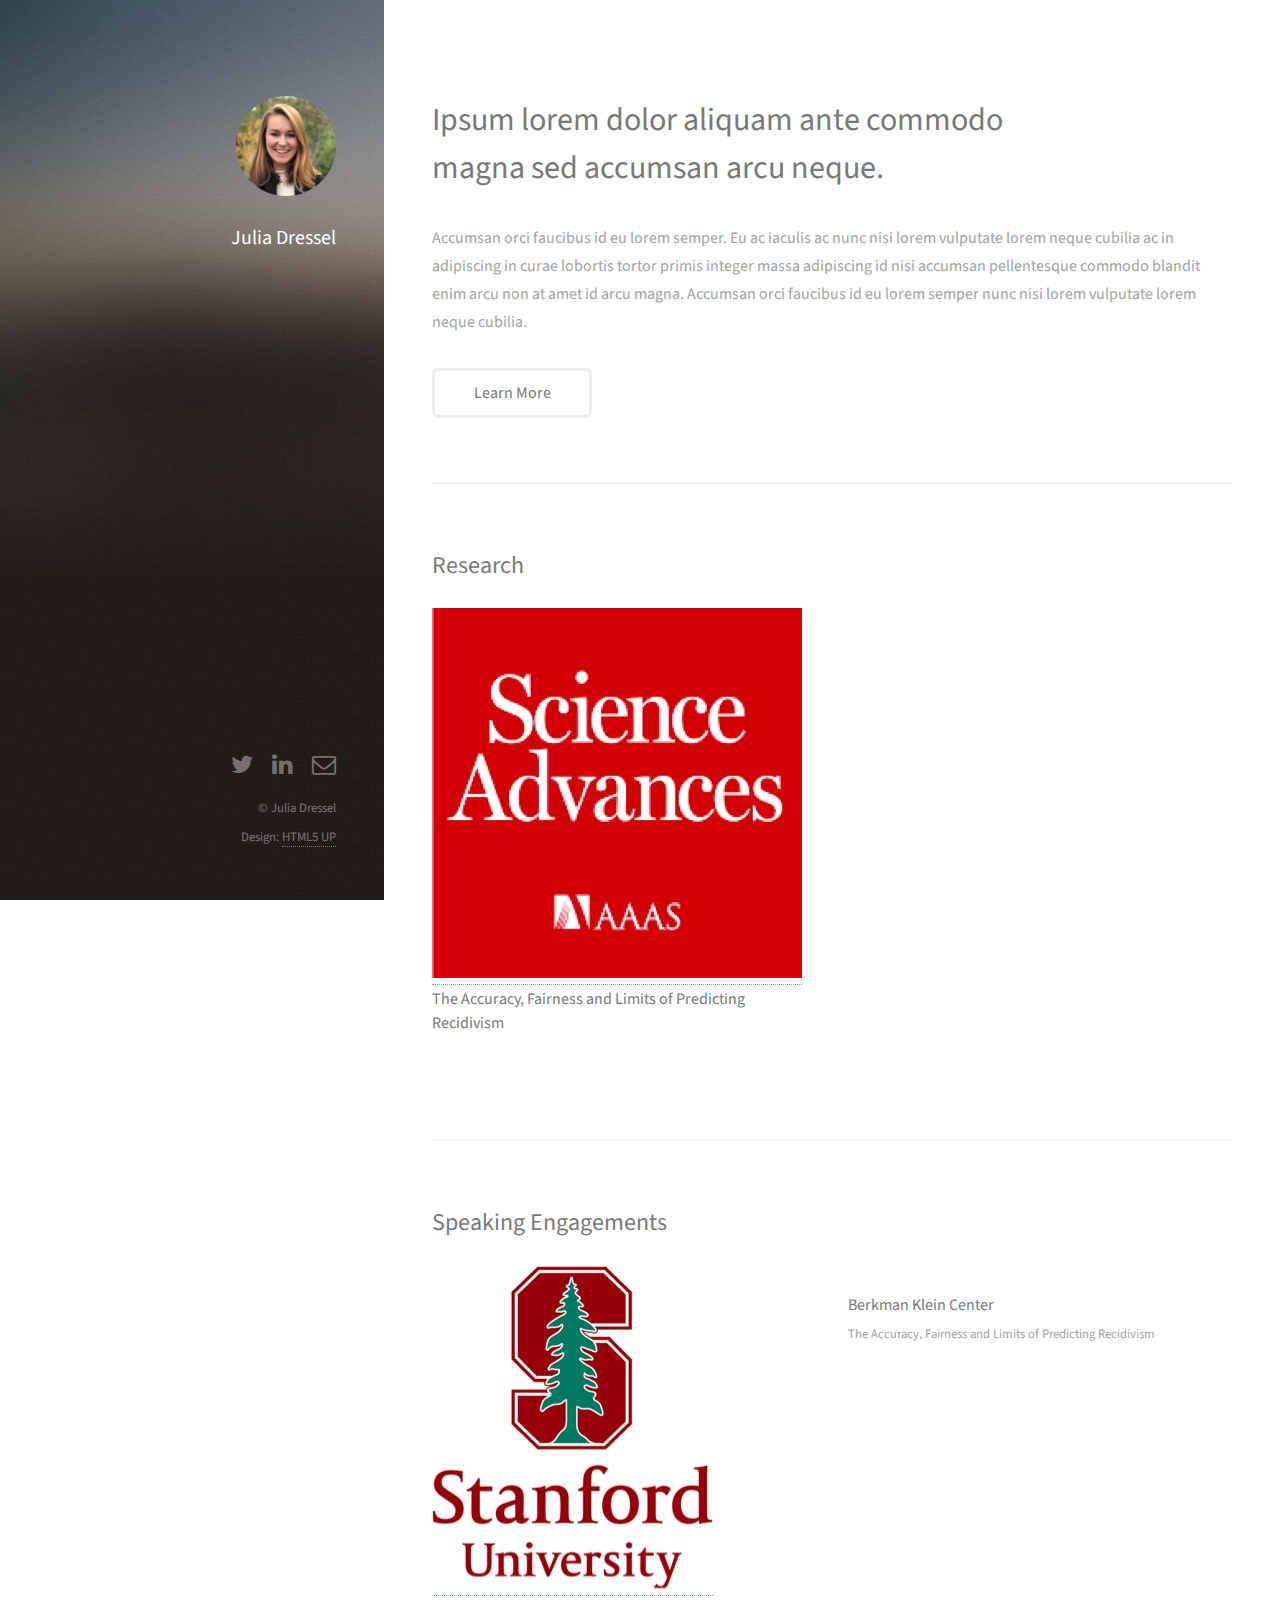
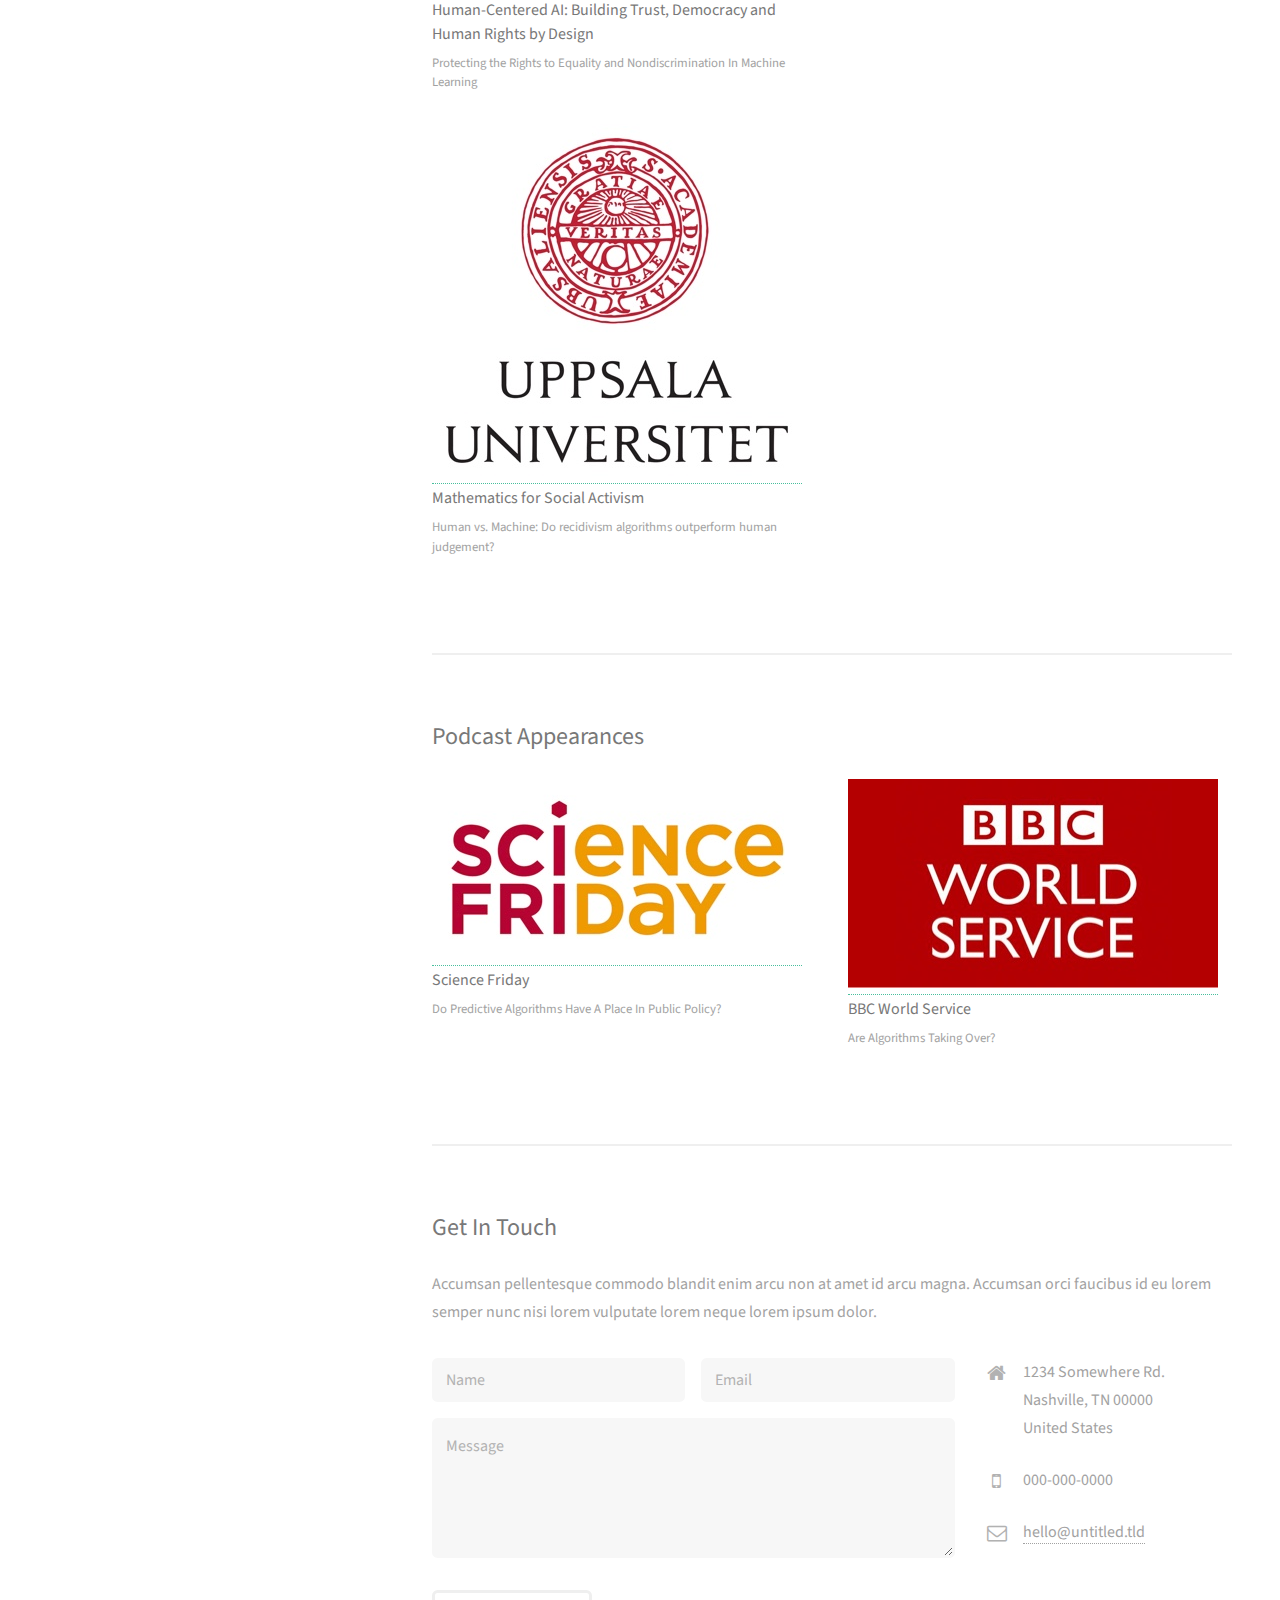
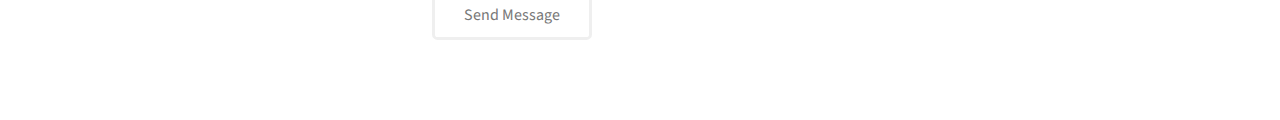
==== commit a4b71a3a: "Adding images and links" ====
--- a/index.html
+++ b/index.html
@@ -1,461 +1,470 @@
 <!DOCTYPE HTML>
 <!--
-	Strata by HTML5 UP
-	html5up.net | @ajlkn
-	Free for personal and commercial use under the CCA 3.0 license (html5up.net/license)
+Strata by HTML5 UP
+html5up.net | @ajlkn
+Free for personal and commercial use under the CCA 3.0 license (html5up.net/license)
 -->
 <html>
-	<head>
-		<title>Julia Dressel</title>
-		<meta charset="utf-8" />
-		<meta name="viewport" content="width=device-width, initial-scale=1, user-scalable=no" />
-		<link rel="stylesheet" href="assets/css/main.css" />
-	</head>
-	<body class="is-preload">
-
-		<!-- Header -->
-			<header id="header">
-				<div class="inner">
-					<a href="#" class="image avatar"><img src="images/avatar.jpg" alt="" /></a>
-					<h1><strong>Julia Dressel</strong></h1>
+<head>
+	<title>Julia Dressel</title>
+	<meta charset="utf-8" />
+	<meta name="viewport" content="width=device-width, initial-scale=1, user-scalable=no" />
+	<link rel="stylesheet" href="assets/css/main.css" />
+</head>
+<body class="is-preload">
+
+	<!-- Header -->
+	<header id="header">
+		<div class="inner">
+			<a href="#" class="image avatar"><img src="images/avatar.jpg" alt="" /></a>
+			<h1><strong>Julia Dressel</strong></h1>
+		</div>
+	</header>
+
+	<!-- Main -->
+	<div id="main">
+
+		<!-- One -->
+		<section id="one">
+			<header class="major">
+				<h2>Ipsum lorem dolor aliquam ante commodo<br />
+					magna sed accumsan arcu neque.</h2>
+				</header>
+				<p>Accumsan orci faucibus id eu lorem semper. Eu ac iaculis ac nunc nisi lorem vulputate lorem neque cubilia ac in adipiscing in curae lobortis tortor primis integer massa adipiscing id nisi accumsan pellentesque commodo blandit enim arcu non at amet id arcu magna. Accumsan orci faucibus id eu lorem semper nunc nisi lorem vulputate lorem neque cubilia.</p>
+				<ul class="actions">
+					<li><a href="#" class="button">Learn More</a></li>
+				</ul>
+			</section>
+
+			<!-- Two -->
+			<section id="two">
+				<h2>Research</h2>
+				<div class="row">
+					<article class="col-6 col-12-xsmall work-item">
+						<a href="http://advances.sciencemag.org/content/4/1/eaao5580"><img src="images/thumbs/sciadv_logo.jpg" alt="" /></a>
+						<h3>The Accuracy, Fairness and Limits of Predicting Recidivism</h3>
+					</article>
 				</div>
-			</header>
-
-		<!-- Main -->
-			<div id="main">
-
-				<!-- One -->
-					<section id="one">
-						<header class="major">
-							<h2>Ipsum lorem dolor aliquam ante commodo<br />
-							magna sed accumsan arcu neque.</h2>
-						</header>
-						<p>Accumsan orci faucibus id eu lorem semper. Eu ac iaculis ac nunc nisi lorem vulputate lorem neque cubilia ac in adipiscing in curae lobortis tortor primis integer massa adipiscing id nisi accumsan pellentesque commodo blandit enim arcu non at amet id arcu magna. Accumsan orci faucibus id eu lorem semper nunc nisi lorem vulputate lorem neque cubilia.</p>
+			</section>
+
+			<!-- Three -->
+			<section id="two">
+				<h2>Speaking Engagements</h2>
+				<div class="row">
+					<article class="col-6 col-12-xsmall work-item">
+						<a href="https://cddrl.fsi.stanford.edu/global-digital-policy-incubator/content/building-trust-ai-xprize-and-gdpi"><img src="images/thumbs/stanford_logo.jpg" alt="" /></a>
+						<h3>Human-Centered AI: Building Trust, Democracy and Human Rights by Design</h3>
+						<p>Protecting the Rights to Equality and Nondiscrimination In Machine Learning</p>
+					</article>
+					<article class="col-6 col-12-xsmall work-item">
+						<a href="https://cyber.harvard.edu/events/2018/luncheon/03/Dressel"><img src="images/thumbs/hls_logo.jpg" alt="" /></a>
+						<h3>Berkman Klein Center</h3>
+						<p>The Accuracy, Fairness and Limits of Predicting Recidivism</p>
+					</article>
+					<article class="col-6 col-12-xsmall work-item">
+						<a href="http://www.math.uu.se/math.uu.se/department-of-mathematics/cim/activities/math-for-social-activism"><img src="images/thumbs/UU_logo.jpg" alt="" /></a>
+						<h3>Mathematics for Social Activism</h3>
+						<p>Human vs. Machine: Do recidivism algorithms outperform human judgement?</p>
+					</article>
+				</div>
+			</section>
+
+			<!-- Four -->
+				<section id="two">
+					<h2>Podcast Appearances</h2>
+					<div class="row">
+						<article class="col-6 col-12-xsmall work-item">
+							<a href="https://www.sciencefriday.com/segments/do-predictive-algorithms-have-a-place-in-public-policy/"><img src="images/thumbs/scifri_logo.jpg" alt="" /></a>
+							<h3>Science Friday</h3>
+							<p>Do Predictive Algorithms Have A Place In Public Policy?</p>
+						</article>
+						<article class="col-6 col-12-xsmall work-item">
+							<a href="https://www.bbc.co.uk/programmes/w3cswgkq"><img src="images/thumbs/bbc_logo.jpg" alt="" /></a>
+							<h3>BBC World Service</h3>
+							<p>Are Algorithms Taking Over?</p>
+						</article>
+					</div>
+				</section>
+
+			<!-- Three -->
+			<section id="three">
+				<h2>Get In Touch</h2>
+				<p>Accumsan pellentesque commodo blandit enim arcu non at amet id arcu magna. Accumsan orci faucibus id eu lorem semper nunc nisi lorem vulputate lorem neque lorem ipsum dolor.</p>
+				<div class="row">
+					<div class="col-8 col-12-small">
+						<form method="post" action="#">
+							<div class="row gtr-uniform gtr-50">
+								<div class="col-6 col-12-xsmall"><input type="text" name="name" id="name" placeholder="Name" /></div>
+								<div class="col-6 col-12-xsmall"><input type="email" name="email" id="email" placeholder="Email" /></div>
+								<div class="col-12"><textarea name="message" id="message" placeholder="Message" rows="4"></textarea></div>
+							</div>
+						</form>
 						<ul class="actions">
-							<li><a href="#" class="button">Learn More</a></li>
+							<li><input type="submit" value="Send Message" /></li>
 						</ul>
-					</section>
-
-				<!-- Two -->
-					<section id="two">
-						<h2>Recent Work</h2>
-						<div class="row">
-							<article class="col-6 col-12-xsmall work-item">
-								<a href="images/fulls/01.jpg" class="image fit thumb"><img src="images/thumbs/01.jpg" alt="" /></a>
-								<h3>Magna sed consequat tempus</h3>
-								<p>Lorem ipsum dolor sit amet nisl sed nullam feugiat.</p>
-							</article>
-							<article class="col-6 col-12-xsmall work-item">
-								<a href="images/fulls/02.jpg" class="image fit thumb"><img src="images/thumbs/02.jpg" alt="" /></a>
-								<h3>Ultricies lacinia interdum</h3>
-								<p>Lorem ipsum dolor sit amet nisl sed nullam feugiat.</p>
-							</article>
-							<article class="col-6 col-12-xsmall work-item">
-								<a href="images/fulls/03.jpg" class="image fit thumb"><img src="images/thumbs/03.jpg" alt="" /></a>
-								<h3>Tortor metus commodo</h3>
-								<p>Lorem ipsum dolor sit amet nisl sed nullam feugiat.</p>
-							</article>
-							<article class="col-6 col-12-xsmall work-item">
-								<a href="images/fulls/04.jpg" class="image fit thumb"><img src="images/thumbs/04.jpg" alt="" /></a>
-								<h3>Quam neque phasellus</h3>
-								<p>Lorem ipsum dolor sit amet nisl sed nullam feugiat.</p>
-							</article>
-							<article class="col-6 col-12-xsmall work-item">
-								<a href="images/fulls/05.jpg" class="image fit thumb"><img src="images/thumbs/05.jpg" alt="" /></a>
-								<h3>Nunc enim commodo aliquet</h3>
-								<p>Lorem ipsum dolor sit amet nisl sed nullam feugiat.</p>
-							</article>
-							<article class="col-6 col-12-xsmall work-item">
-								<a href="images/fulls/06.jpg" class="image fit thumb"><img src="images/thumbs/06.jpg" alt="" /></a>
-								<h3>Risus ornare lacinia</h3>
-								<p>Lorem ipsum dolor sit amet nisl sed nullam feugiat.</p>
-							</article>
-						</div>
-						<ul class="actions">
-							<li><a href="#" class="button">Full Portfolio</a></li>
+					</div>
+					<div class="col-4 col-12-small">
+						<ul class="labeled-icons">
+							<li>
+								<h3 class="icon fa-home"><span class="label">Address</span></h3>
+								1234 Somewhere Rd.<br />
+								Nashville, TN 00000<br />
+								United States
+							</li>
+							<li>
+								<h3 class="icon fa-mobile"><span class="label">Phone</span></h3>
+								000-000-0000
+							</li>
+							<li>
+								<h3 class="icon fa-envelope-o"><span class="label">Email</span></h3>
+								<a href="#">hello@untitled.tld</a>
+							</li>
 						</ul>
-					</section>
-
-				<!-- Three -->
-					<section id="three">
-						<h2>Get In Touch</h2>
-						<p>Accumsan pellentesque commodo blandit enim arcu non at amet id arcu magna. Accumsan orci faucibus id eu lorem semper nunc nisi lorem vulputate lorem neque lorem ipsum dolor.</p>
-						<div class="row">
-							<div class="col-8 col-12-small">
-								<form method="post" action="#">
-									<div class="row gtr-uniform gtr-50">
-										<div class="col-6 col-12-xsmall"><input type="text" name="name" id="name" placeholder="Name" /></div>
-										<div class="col-6 col-12-xsmall"><input type="email" name="email" id="email" placeholder="Email" /></div>
-										<div class="col-12"><textarea name="message" id="message" placeholder="Message" rows="4"></textarea></div>
-									</div>
-								</form>
-								<ul class="actions">
-									<li><input type="submit" value="Send Message" /></li>
-								</ul>
-							</div>
-							<div class="col-4 col-12-small">
-								<ul class="labeled-icons">
-									<li>
-										<h3 class="icon fa-home"><span class="label">Address</span></h3>
-										1234 Somewhere Rd.<br />
-										Nashville, TN 00000<br />
-										United States
-									</li>
-									<li>
-										<h3 class="icon fa-mobile"><span class="label">Phone</span></h3>
-										000-000-0000
-									</li>
-									<li>
-										<h3 class="icon fa-envelope-o"><span class="label">Email</span></h3>
-										<a href="#">hello@untitled.tld</a>
-									</li>
-								</ul>
-							</div>
-						</div>
-					</section>
-
-				<!-- Four -->
-				<!--
-					<section id="four">
-						<h2>Elements</h2>
-
-						<section>
-							<h4>Text</h4>
-							<p>This is <b>bold</b> and this is <strong>strong</strong>. This is <i>italic</i> and this is <em>emphasized</em>.
-							This is <sup>superscript</sup> text and this is <sub>subscript</sub> text.
-							This is <u>underlined</u> and this is code: <code>for (;;) { ... }</code>. Finally, <a href="#">this is a link</a>.</p>
-							<hr />
-							<header>
-								<h4>Heading with a Subtitle</h4>
-								<p>Lorem ipsum dolor sit amet nullam id egestas urna aliquam</p>
-							</header>
-							<p>Nunc lacinia ante nunc ac lobortis. Interdum adipiscing gravida odio porttitor sem non mi integer non faucibus ornare mi ut ante amet placerat aliquet. Volutpat eu sed ante lacinia sapien lorem accumsan varius montes viverra nibh in adipiscing blandit tempus accumsan.</p>
-							<header>
-								<h5>Heading with a Subtitle</h5>
-								<p>Lorem ipsum dolor sit amet nullam id egestas urna aliquam</p>
-							</header>
-							<p>Nunc lacinia ante nunc ac lobortis. Interdum adipiscing gravida odio porttitor sem non mi integer non faucibus ornare mi ut ante amet placerat aliquet. Volutpat eu sed ante lacinia sapien lorem accumsan varius montes viverra nibh in adipiscing blandit tempus accumsan.</p>
-							<hr />
-							<h2>Heading Level 2</h2>
-							<h3>Heading Level 3</h3>
-							<h4>Heading Level 4</h4>
-							<h5>Heading Level 5</h5>
-							<h6>Heading Level 6</h6>
-							<hr />
-							<h5>Blockquote</h5>
-							<blockquote>Fringilla nisl. Donec accumsan interdum nisi, quis tincidunt felis sagittis eget tempus euismod. Vestibulum ante ipsum primis in faucibus vestibulum. Blandit adipiscing eu felis iaculis volutpat ac adipiscing accumsan faucibus. Vestibulum ante ipsum primis in faucibus lorem ipsum dolor sit amet nullam adipiscing eu felis.</blockquote>
-							<h5>Preformatted</h5>
-							<pre><code>i = 0;
-
-while (!deck.isInOrder()) {
-print 'Iteration ' + i;
-deck.shuffle();
-i++;
+					</div>
+				</div>
+			</section>
+
+			<!-- Four -->
+			<!--
+			<section id="four">
+			<h2>Elements</h2>
+
+			<section>
+			<h4>Text</h4>
+			<p>This is <b>bold</b> and this is <strong>strong</strong>. This is <i>italic</i> and this is <em>emphasized</em>.
+			This is <sup>superscript</sup> text and this is <sub>subscript</sub> text.
+			This is <u>underlined</u> and this is code: <code>for (;;) { ... }</code>. Finally, <a href="#">this is a link</a>.</p>
+			<hr />
+			<header>
+			<h4>Heading with a Subtitle</h4>
+			<p>Lorem ipsum dolor sit amet nullam id egestas urna aliquam</p>
+		</header>
+		<p>Nunc lacinia ante nunc ac lobortis. Interdum adipiscing gravida odio porttitor sem non mi integer non faucibus ornare mi ut ante amet placerat aliquet. Volutpat eu sed ante lacinia sapien lorem accumsan varius montes viverra nibh in adipiscing blandit tempus accumsan.</p>
+		<header>
+		<h5>Heading with a Subtitle</h5>
+		<p>Lorem ipsum dolor sit amet nullam id egestas urna aliquam</p>
+	</header>
+	<p>Nunc lacinia ante nunc ac lobortis. Interdum adipiscing gravida odio porttitor sem non mi integer non faucibus ornare mi ut ante amet placerat aliquet. Volutpat eu sed ante lacinia sapien lorem accumsan varius montes viverra nibh in adipiscing blandit tempus accumsan.</p>
+	<hr />
+	<h2>Heading Level 2</h2>
+	<h3>Heading Level 3</h3>
+	<h4>Heading Level 4</h4>
+	<h5>Heading Level 5</h5>
+	<h6>Heading Level 6</h6>
+	<hr />
+	<h5>Blockquote</h5>
+	<blockquote>Fringilla nisl. Donec accumsan interdum nisi, quis tincidunt felis sagittis eget tempus euismod. Vestibulum ante ipsum primis in faucibus vestibulum. Blandit adipiscing eu felis iaculis volutpat ac adipiscing accumsan faucibus. Vestibulum ante ipsum primis in faucibus lorem ipsum dolor sit amet nullam adipiscing eu felis.</blockquote>
+	<h5>Preformatted</h5>
+	<pre><code>i = 0;
+
+	while (!deck.isInOrder()) {
+	print 'Iteration ' + i;
+	deck.shuffle();
+	i++;
 }
 
 print 'It took ' + i + ' iterations to sort the deck.';</code></pre>
-						</section>
-
-						<section>
-							<h4>Lists</h4>
-							<div class="row">
-								<div class="col-6 col-12-xsmall">
-									<h5>Unordered</h5>
-									<ul>
-										<li>Dolor pulvinar etiam magna etiam.</li>
-										<li>Sagittis adipiscing lorem eleifend.</li>
-										<li>Felis enim feugiat dolore viverra.</li>
-									</ul>
-									<h5>Alternate</h5>
-									<ul class="alt">
-										<li>Dolor pulvinar etiam magna etiam.</li>
-										<li>Sagittis adipiscing lorem eleifend.</li>
-										<li>Felis enim feugiat dolore viverra.</li>
-									</ul>
-								</div>
-								<div class="col-6 col-12-xsmall">
-									<h5>Ordered</h5>
-									<ol>
-										<li>Dolor pulvinar etiam magna etiam.</li>
-										<li>Etiam vel felis at lorem sed viverra.</li>
-										<li>Felis enim feugiat dolore viverra.</li>
-										<li>Dolor pulvinar etiam magna etiam.</li>
-										<li>Etiam vel felis at lorem sed viverra.</li>
-										<li>Felis enim feugiat dolore viverra.</li>
-									</ol>
-									<h5>Icons</h5>
-									<ul class="icons">
-										<li><a href="#" class="icon fa-twitter"><span class="label">Twitter</span></a></li>
-										<li><a href="#" class="icon fa-facebook"><span class="label">Facebook</span></a></li>
-										<li><a href="#" class="icon fa-instagram"><span class="label">Instagram</span></a></li>
-										<li><a href="#" class="icon fa-github"><span class="label">Github</span></a></li>
-										<li><a href="#" class="icon fa-dribbble"><span class="label">Dribbble</span></a></li>
-										<li><a href="#" class="icon fa-tumblr"><span class="label">Tumblr</span></a></li>
-									</ul>
-								</div>
-							</div>
-							<h5>Actions</h5>
-							<ul class="actions">
-								<li><a href="#" class="button primary">Default</a></li>
-								<li><a href="#" class="button">Default</a></li>
-							</ul>
-							<ul class="actions small">
-								<li><a href="#" class="button primary small">Small</a></li>
-								<li><a href="#" class="button small">Small</a></li>
-							</ul>
-							<div class="row">
-								<div class="col-6 col-12-small">
-									<ul class="actions stacked">
-										<li><a href="#" class="button primary">Default</a></li>
-										<li><a href="#" class="button">Default</a></li>
-									</ul>
-								</div>
-								<div class="col-6 col-12-small">
-									<ul class="actions stacked">
-										<li><a href="#" class="button primary small">Small</a></li>
-										<li><a href="#" class="button small">Small</a></li>
-									</ul>
-								</div>
-								<div class="col-6 col-12-small">
-									<ul class="actions stacked">
-										<li><a href="#" class="button primary fit">Default</a></li>
-										<li><a href="#" class="button fit">Default</a></li>
-									</ul>
-								</div>
-								<div class="col-6 col-12-small">
-									<ul class="actions stacked">
-										<li><a href="#" class="button primary small fit">Small</a></li>
-										<li><a href="#" class="button small fit">Small</a></li>
-									</ul>
-								</div>
-							</div>
-						</section>
-
-						<section>
-							<h4>Table</h4>
-							<h5>Default</h5>
-							<div class="table-wrapper">
-								<table>
-									<thead>
-										<tr>
-											<th>Name</th>
-											<th>Description</th>
-											<th>Price</th>
-										</tr>
-									</thead>
-									<tbody>
-										<tr>
-											<td>Item One</td>
-											<td>Ante turpis integer aliquet porttitor.</td>
-											<td>29.99</td>
-										</tr>
-										<tr>
-											<td>Item Two</td>
-											<td>Vis ac commodo adipiscing arcu aliquet.</td>
-											<td>19.99</td>
-										</tr>
-										<tr>
-											<td>Item Three</td>
-											<td> Morbi faucibus arcu accumsan lorem.</td>
-											<td>29.99</td>
-										</tr>
-										<tr>
-											<td>Item Four</td>
-											<td>Vitae integer tempus condimentum.</td>
-											<td>19.99</td>
-										</tr>
-										<tr>
-											<td>Item Five</td>
-											<td>Ante turpis integer aliquet porttitor.</td>
-											<td>29.99</td>
-										</tr>
-									</tbody>
-									<tfoot>
-										<tr>
-											<td colspan="2"></td>
-											<td>100.00</td>
-										</tr>
-									</tfoot>
-								</table>
-							</div>
-
-							<h5>Alternate</h5>
-							<div class="table-wrapper">
-								<table class="alt">
-									<thead>
-										<tr>
-											<th>Name</th>
-											<th>Description</th>
-											<th>Price</th>
-										</tr>
-									</thead>
-									<tbody>
-										<tr>
-											<td>Item One</td>
-											<td>Ante turpis integer aliquet porttitor.</td>
-											<td>29.99</td>
-										</tr>
-										<tr>
-											<td>Item Two</td>
-											<td>Vis ac commodo adipiscing arcu aliquet.</td>
-											<td>19.99</td>
-										</tr>
-										<tr>
-											<td>Item Three</td>
-											<td> Morbi faucibus arcu accumsan lorem.</td>
-											<td>29.99</td>
-										</tr>
-										<tr>
-											<td>Item Four</td>
-											<td>Vitae integer tempus condimentum.</td>
-											<td>19.99</td>
-										</tr>
-										<tr>
-											<td>Item Five</td>
-											<td>Ante turpis integer aliquet porttitor.</td>
-											<td>29.99</td>
-										</tr>
-									</tbody>
-									<tfoot>
-										<tr>
-											<td colspan="2"></td>
-											<td>100.00</td>
-										</tr>
-									</tfoot>
-								</table>
-							</div>
-						</section>
-
-						<section>
-							<h4>Buttons</h4>
-							<ul class="actions">
-								<li><a href="#" class="button primary">Primary</a></li>
-								<li><a href="#" class="button">Default</a></li>
-							</ul>
-							<ul class="actions">
-								<li><a href="#" class="button large">Large</a></li>
-								<li><a href="#" class="button">Default</a></li>
-								<li><a href="#" class="button small">Small</a></li>
-							</ul>
-							<ul class="actions fit">
-								<li><a href="#" class="button primary fit">Fit</a></li>
-								<li><a href="#" class="button fit">Fit</a></li>
-							</ul>
-							<ul class="actions fit small">
-								<li><a href="#" class="button primary fit small">Fit + Small</a></li>
-								<li><a href="#" class="button fit small">Fit + Small</a></li>
-							</ul>
-							<ul class="actions">
-								<li><a href="#" class="button primary icon fa-download">Icon</a></li>
-								<li><a href="#" class="button icon fa-download">Icon</a></li>
-							</ul>
-							<ul class="actions">
-								<li><span class="button primary disabled">Primary</span></li>
-								<li><span class="button disabled">Default</span></li>
-							</ul>
-						</section>
-
-						<section>
-							<h4>Form</h4>
-							<form method="post" action="#">
-								<div class="row gtr-uniform gtr-50">
-									<div class="col-6 col-12-xsmall">
-										<input type="text" name="demo-name" id="demo-name" value="" placeholder="Name" />
-									</div>
-									<div class="col-6 col-12-xsmall">
-										<input type="email" name="demo-email" id="demo-email" value="" placeholder="Email" />
-									</div>
-									<div class="col-12">
-										<select name="demo-category" id="demo-category">
-											<option value="">- Category -</option>
-											<option value="1">Manufacturing</option>
-											<option value="1">Shipping</option>
-											<option value="1">Administration</option>
-											<option value="1">Human Resources</option>
-										</select>
-									</div>
-									<div class="col-4 col-12-small">
-										<input type="radio" id="demo-priority-low" name="demo-priority" checked>
-										<label for="demo-priority-low">Low Priority</label>
-									</div>
-									<div class="col-4 col-12-small">
-										<input type="radio" id="demo-priority-normal" name="demo-priority">
-										<label for="demo-priority-normal">Normal Priority</label>
-									</div>
-									<div class="col-4 col-12-small">
-										<input type="radio" id="demo-priority-high" name="demo-priority">
-										<label for="demo-priority-high">High Priority</label>
-									</div>
-									<div class="col-6 col-12-small">
-										<input type="checkbox" id="demo-copy" name="demo-copy">
-										<label for="demo-copy">Email me a copy of this message</label>
-									</div>
-									<div class="col-6 col-12-small">
-										<input type="checkbox" id="demo-human" name="demo-human" checked>
-										<label for="demo-human">I am a human and not a robot</label>
-									</div>
-									<div class="col-12">
-										<textarea name="demo-message" id="demo-message" placeholder="Enter your message" rows="6"></textarea>
-									</div>
-									<div class="col-12">
-										<ul class="actions">
-											<li><input type="submit" value="Send Message" class="primary" /></li>
-											<li><input type="reset" value="Reset" /></li>
-										</ul>
-									</div>
-								</div>
-							</form>
-						</section>
-
-						<section>
-							<h4>Image</h4>
-							<h5>Fit</h5>
-							<div class="box alt">
-								<div class="row gtr-50 gtr-uniform">
-									<div class="col-12"><span class="image fit"><img src="images/fulls/05.jpg" alt="" /></span></div>
-									<div class="col-4"><span class="image fit"><img src="images/thumbs/01.jpg" alt="" /></span></div>
-									<div class="col-4"><span class="image fit"><img src="images/thumbs/02.jpg" alt="" /></span></div>
-									<div class="col-4"><span class="image fit"><img src="images/thumbs/03.jpg" alt="" /></span></div>
-									<div class="col-4"><span class="image fit"><img src="images/thumbs/04.jpg" alt="" /></span></div>
-									<div class="col-4"><span class="image fit"><img src="images/thumbs/05.jpg" alt="" /></span></div>
-									<div class="col-4"><span class="image fit"><img src="images/thumbs/06.jpg" alt="" /></span></div>
-									<div class="col-4"><span class="image fit"><img src="images/thumbs/03.jpg" alt="" /></span></div>
-									<div class="col-4"><span class="image fit"><img src="images/thumbs/02.jpg" alt="" /></span></div>
-									<div class="col-4"><span class="image fit"><img src="images/thumbs/01.jpg" alt="" /></span></div>
-								</div>
-							</div>
-							<h5>Left &amp; Right</h5>
-							<p><span class="image left"><img src="images/avatar.jpg" alt="" /></span>Fringilla nisl. Donec accumsan interdum nisi, quis tincidunt felis sagittis eget. tempus euismod. Vestibulum ante ipsum primis in faucibus vestibulum. Blandit adipiscing eu felis iaculis volutpat ac adipiscing accumsan eu faucibus. Integer ac pellentesque praesent tincidunt felis sagittis eget. tempus euismod. Vestibulum ante ipsum primis in faucibus vestibulum. Blandit adipiscing eu felis iaculis volutpat ac adipiscing accumsan eu faucibus. Integer ac pellentesque praesent. Donec accumsan interdum nisi, quis tincidunt felis sagittis eget. tempus euismod. Vestibulum ante ipsum primis in faucibus vestibulum. Blandit adipiscing eu felis iaculis volutpat ac adipiscing accumsan eu faucibus. Integer ac pellentesque praesent tincidunt felis sagittis eget. tempus euismod. Vestibulum ante ipsum primis in faucibus vestibulum. Blandit adipiscing eu felis iaculis volutpat ac adipiscing accumsan eu faucibus. Integer ac pellentesque praesent.</p>
-							<p><span class="image right"><img src="images/avatar.jpg" alt="" /></span>Fringilla nisl. Donec accumsan interdum nisi, quis tincidunt felis sagittis eget. tempus euismod. Vestibulum ante ipsum primis in faucibus vestibulum. Blandit adipiscing eu felis iaculis volutpat ac adipiscing accumsan eu faucibus. Integer ac pellentesque praesent tincidunt felis sagittis eget. tempus euismod. Vestibulum ante ipsum primis in faucibus vestibulum. Blandit adipiscing eu felis iaculis volutpat ac adipiscing accumsan eu faucibus. Integer ac pellentesque praesent. Donec accumsan interdum nisi, quis tincidunt felis sagittis eget. tempus euismod. Vestibulum ante ipsum primis in faucibus vestibulum. Blandit adipiscing eu felis iaculis volutpat ac adipiscing accumsan eu faucibus. Integer ac pellentesque praesent tincidunt felis sagittis eget. tempus euismod. Vestibulum ante ipsum primis in faucibus vestibulum. Blandit adipiscing eu felis iaculis volutpat ac adipiscing accumsan eu faucibus. Integer ac pellentesque praesent.</p>
-						</section>
-
-					</section>
-				-->
-
-			</div>
-
-		<!-- Footer -->
-			<footer id="footer">
-				<div class="inner">
-					<ul class="icons">
-						<li><a href="#" class="icon fa-twitter"><span class="label">Twitter</span></a></li>
-						<li><a href="#" class="icon fa-github"><span class="label">Github</span></a></li>
-						<li><a href="#" class="icon fa-dribbble"><span class="label">Dribbble</span></a></li>
-						<li><a href="#" class="icon fa-envelope-o"><span class="label">Email</span></a></li>
-					</ul>
-					<ul class="copyright">
-						<li>&copy; Untitled</li><li>Design: <a href="http://html5up.net">HTML5 UP</a></li>
-					</ul>
-				</div>
-			</footer>
-
-		<!-- Scripts -->
-			<script src="assets/js/jquery.min.js"></script>
-			<script src="assets/js/jquery.poptrox.min.js"></script>
-			<script src="assets/js/browser.min.js"></script>
-			<script src="assets/js/breakpoints.min.js"></script>
-			<script src="assets/js/util.js"></script>
-			<script src="assets/js/main.js"></script>
-
-	</body>
+</section>
+
+<section>
+<h4>Lists</h4>
+<div class="row">
+<div class="col-6 col-12-xsmall">
+<h5>Unordered</h5>
+<ul>
+<li>Dolor pulvinar etiam magna etiam.</li>
+<li>Sagittis adipiscing lorem eleifend.</li>
+<li>Felis enim feugiat dolore viverra.</li>
+</ul>
+<h5>Alternate</h5>
+<ul class="alt">
+<li>Dolor pulvinar etiam magna etiam.</li>
+<li>Sagittis adipiscing lorem eleifend.</li>
+<li>Felis enim feugiat dolore viverra.</li>
+</ul>
+</div>
+<div class="col-6 col-12-xsmall">
+<h5>Ordered</h5>
+<ol>
+<li>Dolor pulvinar etiam magna etiam.</li>
+<li>Etiam vel felis at lorem sed viverra.</li>
+<li>Felis enim feugiat dolore viverra.</li>
+<li>Dolor pulvinar etiam magna etiam.</li>
+<li>Etiam vel felis at lorem sed viverra.</li>
+<li>Felis enim feugiat dolore viverra.</li>
+</ol>
+<h5>Icons</h5>
+<ul class="icons">
+<li><a href="#" class="icon fa-twitter"><span class="label">Twitter</span></a></li>
+<li><a href="#" class="icon fa-facebook"><span class="label">Facebook</span></a></li>
+<li><a href="#" class="icon fa-instagram"><span class="label">Instagram</span></a></li>
+<li><a href="#" class="icon fa-github"><span class="label">Github</span></a></li>
+<li><a href="#" class="icon fa-dribbble"><span class="label">Dribbble</span></a></li>
+<li><a href="#" class="icon fa-tumblr"><span class="label">Tumblr</span></a></li>
+</ul>
+</div>
+</div>
+<h5>Actions</h5>
+<ul class="actions">
+<li><a href="#" class="button primary">Default</a></li>
+<li><a href="#" class="button">Default</a></li>
+</ul>
+<ul class="actions small">
+<li><a href="#" class="button primary small">Small</a></li>
+<li><a href="#" class="button small">Small</a></li>
+</ul>
+<div class="row">
+<div class="col-6 col-12-small">
+<ul class="actions stacked">
+<li><a href="#" class="button primary">Default</a></li>
+<li><a href="#" class="button">Default</a></li>
+</ul>
+</div>
+<div class="col-6 col-12-small">
+<ul class="actions stacked">
+<li><a href="#" class="button primary small">Small</a></li>
+<li><a href="#" class="button small">Small</a></li>
+</ul>
+</div>
+<div class="col-6 col-12-small">
+<ul class="actions stacked">
+<li><a href="#" class="button primary fit">Default</a></li>
+<li><a href="#" class="button fit">Default</a></li>
+</ul>
+</div>
+<div class="col-6 col-12-small">
+<ul class="actions stacked">
+<li><a href="#" class="button primary small fit">Small</a></li>
+<li><a href="#" class="button small fit">Small</a></li>
+</ul>
+</div>
+</div>
+</section>
+
+<section>
+<h4>Table</h4>
+<h5>Default</h5>
+<div class="table-wrapper">
+<table>
+<thead>
+<tr>
+<th>Name</th>
+<th>Description</th>
+<th>Price</th>
+</tr>
+</thead>
+<tbody>
+<tr>
+<td>Item One</td>
+<td>Ante turpis integer aliquet porttitor.</td>
+<td>29.99</td>
+</tr>
+<tr>
+<td>Item Two</td>
+<td>Vis ac commodo adipiscing arcu aliquet.</td>
+<td>19.99</td>
+</tr>
+<tr>
+<td>Item Three</td>
+<td> Morbi faucibus arcu accumsan lorem.</td>
+<td>29.99</td>
+</tr>
+<tr>
+<td>Item Four</td>
+<td>Vitae integer tempus condimentum.</td>
+<td>19.99</td>
+</tr>
+<tr>
+<td>Item Five</td>
+<td>Ante turpis integer aliquet porttitor.</td>
+<td>29.99</td>
+</tr>
+</tbody>
+<tfoot>
+<tr>
+<td colspan="2"></td>
+<td>100.00</td>
+</tr>
+</tfoot>
+</table>
+</div>
+
+<h5>Alternate</h5>
+<div class="table-wrapper">
+<table class="alt">
+<thead>
+<tr>
+<th>Name</th>
+<th>Description</th>
+<th>Price</th>
+</tr>
+</thead>
+<tbody>
+<tr>
+<td>Item One</td>
+<td>Ante turpis integer aliquet porttitor.</td>
+<td>29.99</td>
+</tr>
+<tr>
+<td>Item Two</td>
+<td>Vis ac commodo adipiscing arcu aliquet.</td>
+<td>19.99</td>
+</tr>
+<tr>
+<td>Item Three</td>
+<td> Morbi faucibus arcu accumsan lorem.</td>
+<td>29.99</td>
+</tr>
+<tr>
+<td>Item Four</td>
+<td>Vitae integer tempus condimentum.</td>
+<td>19.99</td>
+</tr>
+<tr>
+<td>Item Five</td>
+<td>Ante turpis integer aliquet porttitor.</td>
+<td>29.99</td>
+</tr>
+</tbody>
+<tfoot>
+<tr>
+<td colspan="2"></td>
+<td>100.00</td>
+</tr>
+</tfoot>
+</table>
+</div>
+</section>
+
+<section>
+<h4>Buttons</h4>
+<ul class="actions">
+<li><a href="#" class="button primary">Primary</a></li>
+<li><a href="#" class="button">Default</a></li>
+</ul>
+<ul class="actions">
+<li><a href="#" class="button large">Large</a></li>
+<li><a href="#" class="button">Default</a></li>
+<li><a href="#" class="button small">Small</a></li>
+</ul>
+<ul class="actions fit">
+<li><a href="#" class="button primary fit">Fit</a></li>
+<li><a href="#" class="button fit">Fit</a></li>
+</ul>
+<ul class="actions fit small">
+<li><a href="#" class="button primary fit small">Fit + Small</a></li>
+<li><a href="#" class="button fit small">Fit + Small</a></li>
+</ul>
+<ul class="actions">
+<li><a href="#" class="button primary icon fa-download">Icon</a></li>
+<li><a href="#" class="button icon fa-download">Icon</a></li>
+</ul>
+<ul class="actions">
+<li><span class="button primary disabled">Primary</span></li>
+<li><span class="button disabled">Default</span></li>
+</ul>
+</section>
+
+<section>
+<h4>Form</h4>
+<form method="post" action="#">
+<div class="row gtr-uniform gtr-50">
+<div class="col-6 col-12-xsmall">
+<input type="text" name="demo-name" id="demo-name" value="" placeholder="Name" />
+</div>
+<div class="col-6 col-12-xsmall">
+<input type="email" name="demo-email" id="demo-email" value="" placeholder="Email" />
+</div>
+<div class="col-12">
+<select name="demo-category" id="demo-category">
+<option value="">- Category -</option>
+<option value="1">Manufacturing</option>
+<option value="1">Shipping</option>
+<option value="1">Administration</option>
+<option value="1">Human Resources</option>
+</select>
+</div>
+<div class="col-4 col-12-small">
+<input type="radio" id="demo-priority-low" name="demo-priority" checked>
+<label for="demo-priority-low">Low Priority</label>
+</div>
+<div class="col-4 col-12-small">
+<input type="radio" id="demo-priority-normal" name="demo-priority">
+<label for="demo-priority-normal">Normal Priority</label>
+</div>
+<div class="col-4 col-12-small">
+<input type="radio" id="demo-priority-high" name="demo-priority">
+<label for="demo-priority-high">High Priority</label>
+</div>
+<div class="col-6 col-12-small">
+<input type="checkbox" id="demo-copy" name="demo-copy">
+<label for="demo-copy">Email me a copy of this message</label>
+</div>
+<div class="col-6 col-12-small">
+<input type="checkbox" id="demo-human" name="demo-human" checked>
+<label for="demo-human">I am a human and not a robot</label>
+</div>
+<div class="col-12">
+<textarea name="demo-message" id="demo-message" placeholder="Enter your message" rows="6"></textarea>
+</div>
+<div class="col-12">
+<ul class="actions">
+<li><input type="submit" value="Send Message" class="primary" /></li>
+<li><input type="reset" value="Reset" /></li>
+</ul>
+</div>
+</div>
+</form>
+</section>
+
+<section>
+<h4>Image</h4>
+<h5>Fit</h5>
+<div class="box alt">
+<div class="row gtr-50 gtr-uniform">
+<div class="col-12"><span class="image fit"><img src="images/fulls/05.jpg" alt="" /></span></div>
+<div class="col-4"><span class="image fit"><img src="images/thumbs/01.jpg" alt="" /></span></div>
+<div class="col-4"><span class="image fit"><img src="images/thumbs/02.jpg" alt="" /></span></div>
+<div class="col-4"><span class="image fit"><img src="images/thumbs/03.jpg" alt="" /></span></div>
+<div class="col-4"><span class="image fit"><img src="images/thumbs/04.jpg" alt="" /></span></div>
+<div class="col-4"><span class="image fit"><img src="images/thumbs/05.jpg" alt="" /></span></div>
+<div class="col-4"><span class="image fit"><img src="images/thumbs/06.jpg" alt="" /></span></div>
+<div class="col-4"><span class="image fit"><img src="images/thumbs/03.jpg" alt="" /></span></div>
+<div class="col-4"><span class="image fit"><img src="images/thumbs/02.jpg" alt="" /></span></div>
+<div class="col-4"><span class="image fit"><img src="images/thumbs/01.jpg" alt="" /></span></div>
+</div>
+</div>
+<h5>Left &amp; Right</h5>
+<p><span class="image left"><img src="images/avatar.jpg" alt="" /></span>Fringilla nisl. Donec accumsan interdum nisi, quis tincidunt felis sagittis eget. tempus euismod. Vestibulum ante ipsum primis in faucibus vestibulum. Blandit adipiscing eu felis iaculis volutpat ac adipiscing accumsan eu faucibus. Integer ac pellentesque praesent tincidunt felis sagittis eget. tempus euismod. Vestibulum ante ipsum primis in faucibus vestibulum. Blandit adipiscing eu felis iaculis volutpat ac adipiscing accumsan eu faucibus. Integer ac pellentesque praesent. Donec accumsan interdum nisi, quis tincidunt felis sagittis eget. tempus euismod. Vestibulum ante ipsum primis in faucibus vestibulum. Blandit adipiscing eu felis iaculis volutpat ac adipiscing accumsan eu faucibus. Integer ac pellentesque praesent tincidunt felis sagittis eget. tempus euismod. Vestibulum ante ipsum primis in faucibus vestibulum. Blandit adipiscing eu felis iaculis volutpat ac adipiscing accumsan eu faucibus. Integer ac pellentesque praesent.</p>
+<p><span class="image right"><img src="images/avatar.jpg" alt="" /></span>Fringilla nisl. Donec accumsan interdum nisi, quis tincidunt felis sagittis eget. tempus euismod. Vestibulum ante ipsum primis in faucibus vestibulum. Blandit adipiscing eu felis iaculis volutpat ac adipiscing accumsan eu faucibus. Integer ac pellentesque praesent tincidunt felis sagittis eget. tempus euismod. Vestibulum ante ipsum primis in faucibus vestibulum. Blandit adipiscing eu felis iaculis volutpat ac adipiscing accumsan eu faucibus. Integer ac pellentesque praesent. Donec accumsan interdum nisi, quis tincidunt felis sagittis eget. tempus euismod. Vestibulum ante ipsum primis in faucibus vestibulum. Blandit adipiscing eu felis iaculis volutpat ac adipiscing accumsan eu faucibus. Integer ac pellentesque praesent tincidunt felis sagittis eget. tempus euismod. Vestibulum ante ipsum primis in faucibus vestibulum. Blandit adipiscing eu felis iaculis volutpat ac adipiscing accumsan eu faucibus. Integer ac pellentesque praesent.</p>
+</section>
+
+</section>
+-->
+
+</div>
+
+<!-- Footer -->
+<footer id="footer">
+	<div class="inner">
+		<ul class="icons">
+			<li><a href="https://twitter.com/juliadressel" class="icon fa-twitter"><span class="label">Twitter</span></a></li>
+			<li><a href="https://www.linkedin.com/in/julia-dressel/" class="icon fa-linkedin"><span class="label">LinkedIn</span></a></li>
+			<li><a href="mailto:julia.dressel11@gmail.com" class="icon fa-envelope-o"><span class="label">Email</span></a></li>
+		</ul>
+		<ul class="copyright">
+			<li>&copy; Julia Dressel</li><li>Design: <a href="http://html5up.net">HTML5 UP</a></li>
+		</ul>
+	</div>
+</footer>
+
+<!-- Scripts -->
+<script src="assets/js/jquery.min.js"></script>
+<script src="assets/js/jquery.poptrox.min.js"></script>
+<script src="assets/js/browser.min.js"></script>
+<script src="assets/js/breakpoints.min.js"></script>
+<script src="assets/js/util.js"></script>
+<script src="assets/js/main.js"></script>
+
+</body>
 </html>
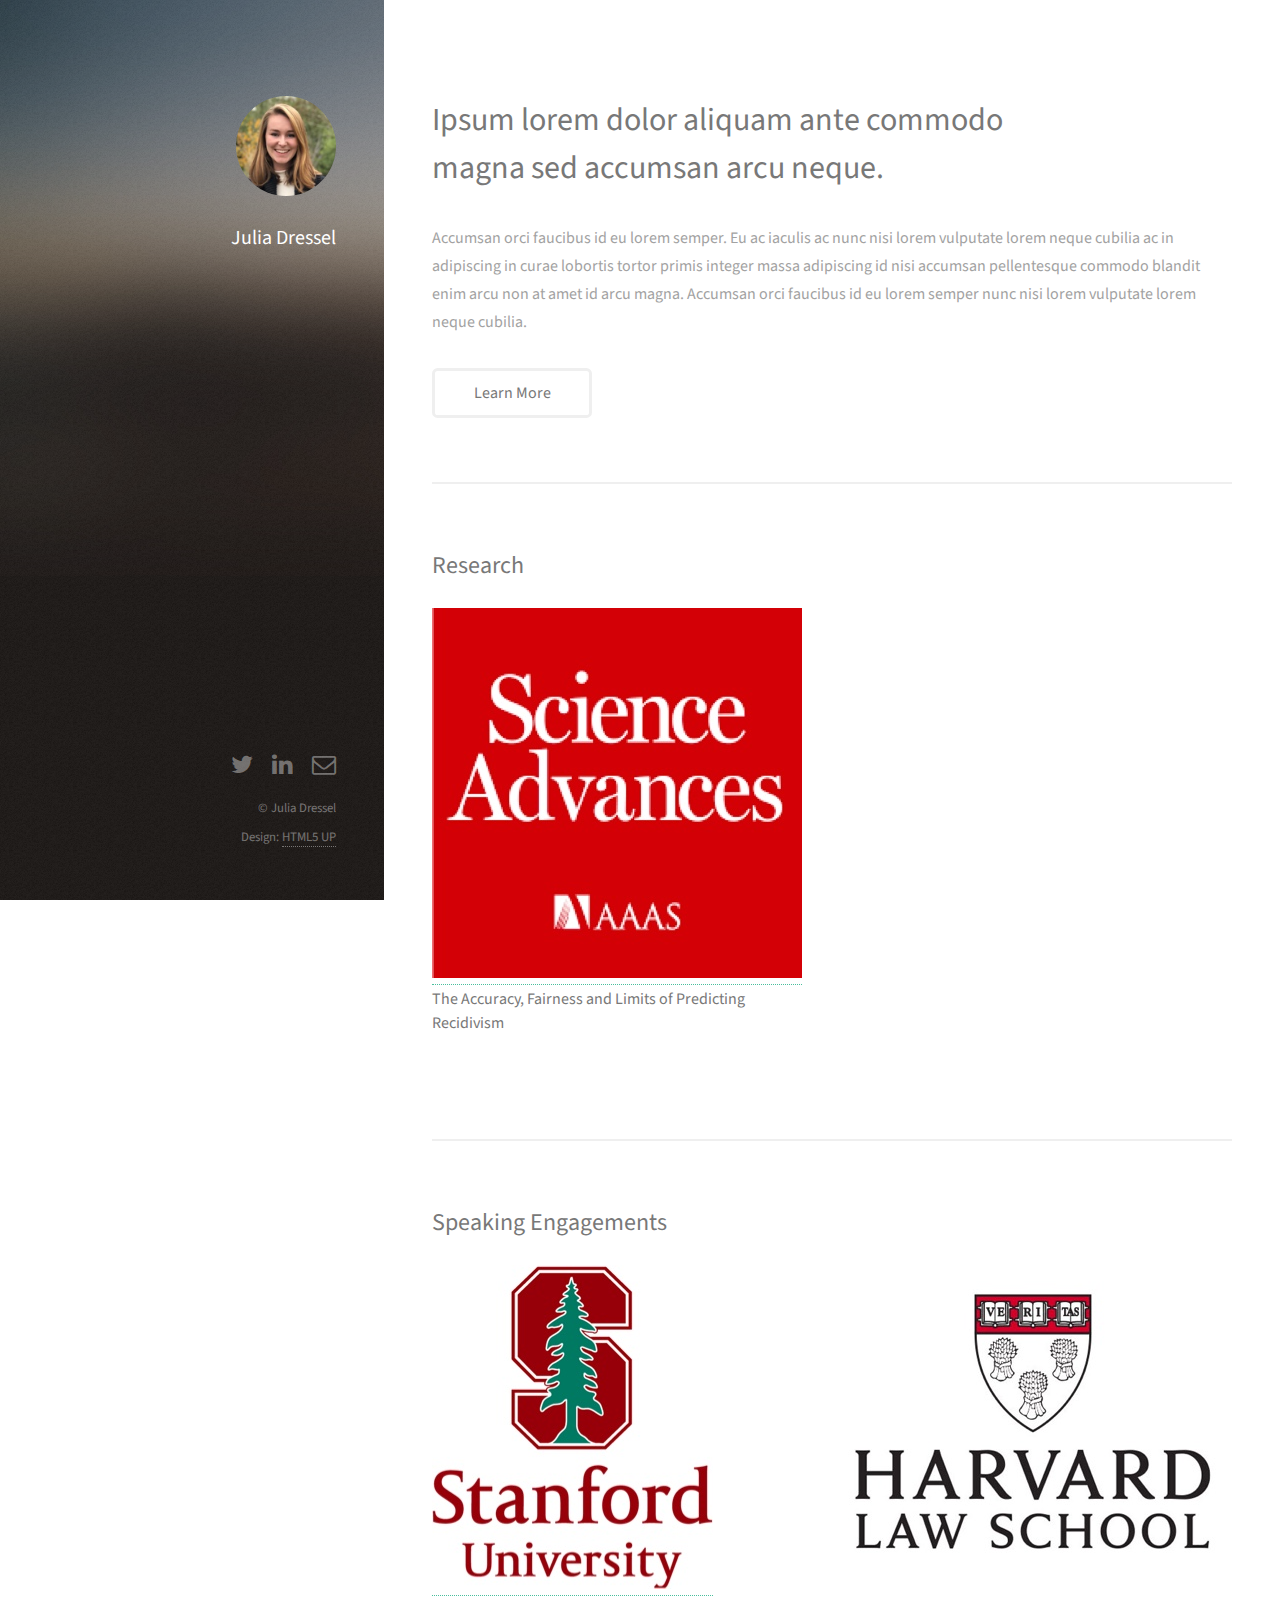
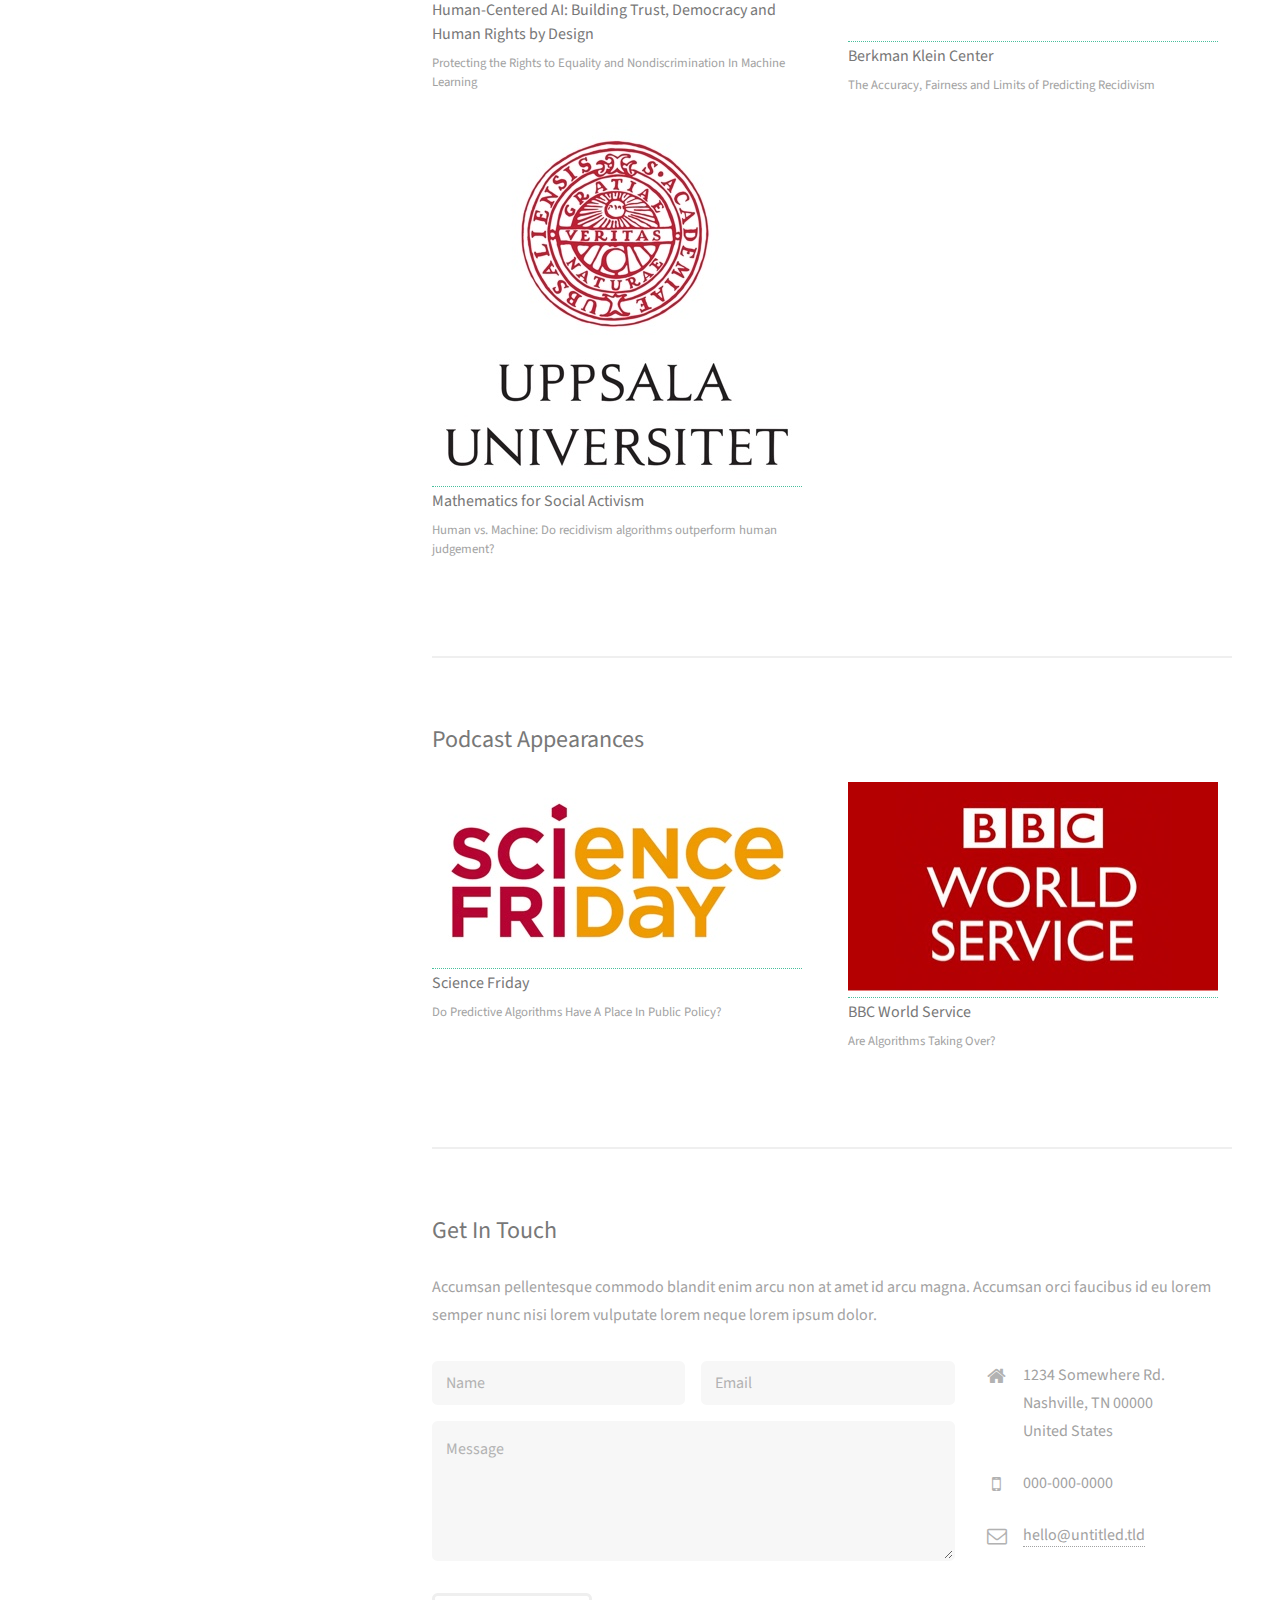
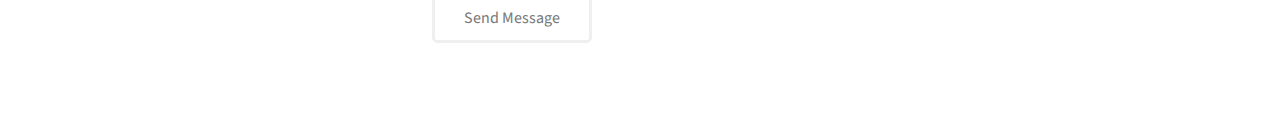
==== commit 45114633: "HLS" ====
--- a/index.html
+++ b/index.html
@@ -57,7 +57,7 @@
 						<p>Protecting the Rights to Equality and Nondiscrimination In Machine Learning</p>
 					</article>
 					<article class="col-6 col-12-xsmall work-item">
-						<a href="https://cyber.harvard.edu/events/2018/luncheon/03/Dressel"><img src="images/thumbs/hls_logo.jpg" alt="" /></a>
+						<a href="https://cyber.harvard.edu/events/2018/luncheon/03/Dressel"><img src="images/thumbs/HLS_logo.jpg" alt="" /></a>
 						<h3>Berkman Klein Center</h3>
 						<p>The Accuracy, Fairness and Limits of Predicting Recidivism</p>
 					</article>
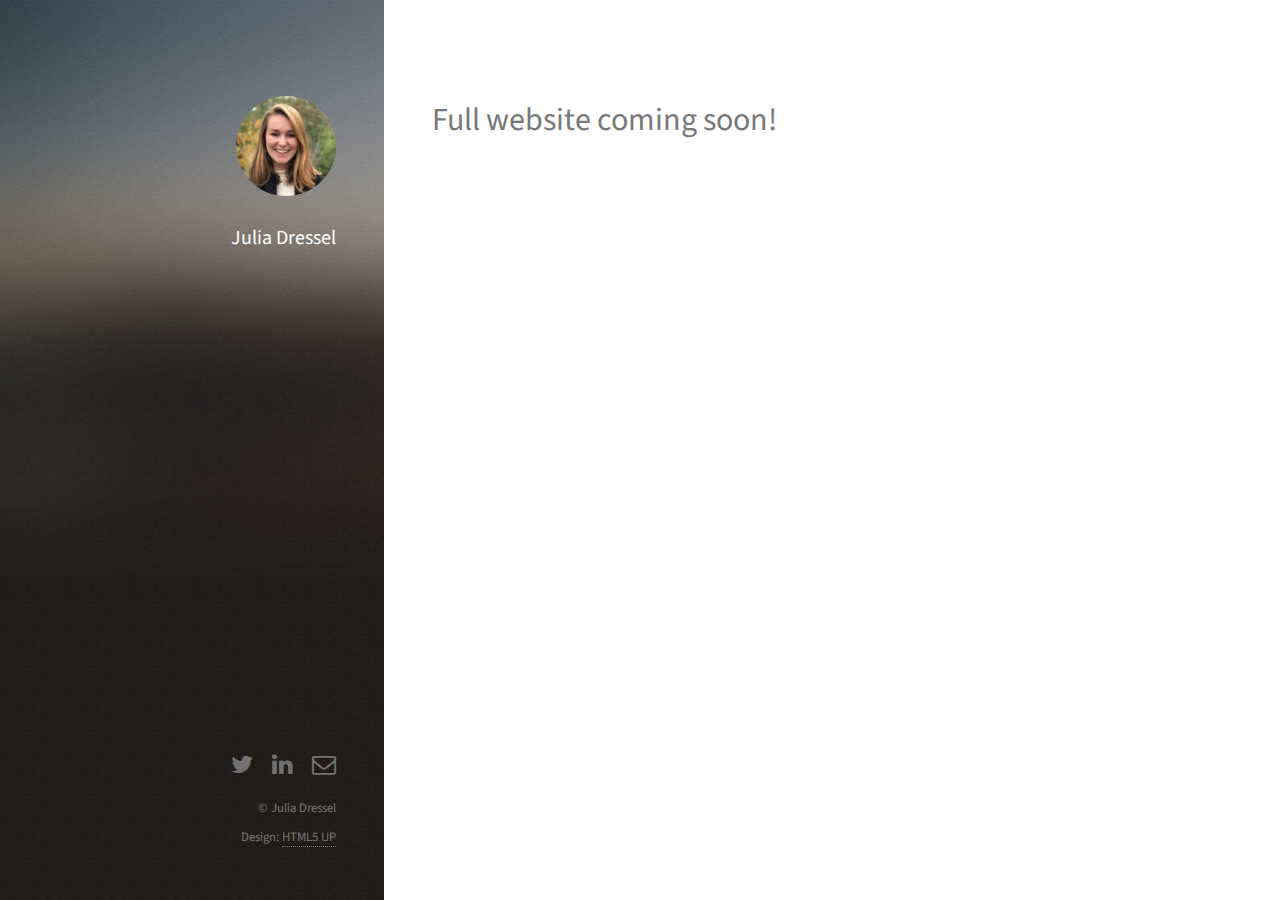
==== commit 650c4fd3: "Putting files in dev folder til project is complete." ====
--- a/index.html
+++ b/index.html
@@ -24,423 +24,12 @@
 	<!-- Main -->
 	<div id="main">
 
-		<!-- One -->
-		<section id="one">
+		<!-- Intro -->
+		<section id="intro">
 			<header class="major">
-				<h2>Ipsum lorem dolor aliquam ante commodo<br />
-					magna sed accumsan arcu neque.</h2>
+				<h2>Full website coming soon!</h2>
 				</header>
-				<p>Accumsan orci faucibus id eu lorem semper. Eu ac iaculis ac nunc nisi lorem vulputate lorem neque cubilia ac in adipiscing in curae lobortis tortor primis integer massa adipiscing id nisi accumsan pellentesque commodo blandit enim arcu non at amet id arcu magna. Accumsan orci faucibus id eu lorem semper nunc nisi lorem vulputate lorem neque cubilia.</p>
-				<ul class="actions">
-					<li><a href="#" class="button">Learn More</a></li>
-				</ul>
-			</section>
-
-			<!-- Two -->
-			<section id="two">
-				<h2>Research</h2>
-				<div class="row">
-					<article class="col-6 col-12-xsmall work-item">
-						<a href="http://advances.sciencemag.org/content/4/1/eaao5580"><img src="images/thumbs/sciadv_logo.jpg" alt="" /></a>
-						<h3>The Accuracy, Fairness and Limits of Predicting Recidivism</h3>
-					</article>
-				</div>
-			</section>
-
-			<!-- Three -->
-			<section id="two">
-				<h2>Speaking Engagements</h2>
-				<div class="row">
-					<article class="col-6 col-12-xsmall work-item">
-						<a href="https://cddrl.fsi.stanford.edu/global-digital-policy-incubator/content/building-trust-ai-xprize-and-gdpi"><img src="images/thumbs/stanford_logo.jpg" alt="" /></a>
-						<h3>Human-Centered AI: Building Trust, Democracy and Human Rights by Design</h3>
-						<p>Protecting the Rights to Equality and Nondiscrimination In Machine Learning</p>
-					</article>
-					<article class="col-6 col-12-xsmall work-item">
-						<a href="https://cyber.harvard.edu/events/2018/luncheon/03/Dressel"><img src="images/thumbs/HLS_logo.jpg" alt="" /></a>
-						<h3>Berkman Klein Center</h3>
-						<p>The Accuracy, Fairness and Limits of Predicting Recidivism</p>
-					</article>
-					<article class="col-6 col-12-xsmall work-item">
-						<a href="http://www.math.uu.se/math.uu.se/department-of-mathematics/cim/activities/math-for-social-activism"><img src="images/thumbs/UU_logo.jpg" alt="" /></a>
-						<h3>Mathematics for Social Activism</h3>
-						<p>Human vs. Machine: Do recidivism algorithms outperform human judgement?</p>
-					</article>
-				</div>
-			</section>
-
-			<!-- Four -->
-				<section id="two">
-					<h2>Podcast Appearances</h2>
-					<div class="row">
-						<article class="col-6 col-12-xsmall work-item">
-							<a href="https://www.sciencefriday.com/segments/do-predictive-algorithms-have-a-place-in-public-policy/"><img src="images/thumbs/scifri_logo.jpg" alt="" /></a>
-							<h3>Science Friday</h3>
-							<p>Do Predictive Algorithms Have A Place In Public Policy?</p>
-						</article>
-						<article class="col-6 col-12-xsmall work-item">
-							<a href="https://www.bbc.co.uk/programmes/w3cswgkq"><img src="images/thumbs/bbc_logo.jpg" alt="" /></a>
-							<h3>BBC World Service</h3>
-							<p>Are Algorithms Taking Over?</p>
-						</article>
-					</div>
-				</section>
-
-			<!-- Three -->
-			<section id="three">
-				<h2>Get In Touch</h2>
-				<p>Accumsan pellentesque commodo blandit enim arcu non at amet id arcu magna. Accumsan orci faucibus id eu lorem semper nunc nisi lorem vulputate lorem neque lorem ipsum dolor.</p>
-				<div class="row">
-					<div class="col-8 col-12-small">
-						<form method="post" action="#">
-							<div class="row gtr-uniform gtr-50">
-								<div class="col-6 col-12-xsmall"><input type="text" name="name" id="name" placeholder="Name" /></div>
-								<div class="col-6 col-12-xsmall"><input type="email" name="email" id="email" placeholder="Email" /></div>
-								<div class="col-12"><textarea name="message" id="message" placeholder="Message" rows="4"></textarea></div>
-							</div>
-						</form>
-						<ul class="actions">
-							<li><input type="submit" value="Send Message" /></li>
-						</ul>
-					</div>
-					<div class="col-4 col-12-small">
-						<ul class="labeled-icons">
-							<li>
-								<h3 class="icon fa-home"><span class="label">Address</span></h3>
-								1234 Somewhere Rd.<br />
-								Nashville, TN 00000<br />
-								United States
-							</li>
-							<li>
-								<h3 class="icon fa-mobile"><span class="label">Phone</span></h3>
-								000-000-0000
-							</li>
-							<li>
-								<h3 class="icon fa-envelope-o"><span class="label">Email</span></h3>
-								<a href="#">hello@untitled.tld</a>
-							</li>
-						</ul>
-					</div>
-				</div>
-			</section>
-
-			<!-- Four -->
-			<!--
-			<section id="four">
-			<h2>Elements</h2>
-
-			<section>
-			<h4>Text</h4>
-			<p>This is <b>bold</b> and this is <strong>strong</strong>. This is <i>italic</i> and this is <em>emphasized</em>.
-			This is <sup>superscript</sup> text and this is <sub>subscript</sub> text.
-			This is <u>underlined</u> and this is code: <code>for (;;) { ... }</code>. Finally, <a href="#">this is a link</a>.</p>
-			<hr />
-			<header>
-			<h4>Heading with a Subtitle</h4>
-			<p>Lorem ipsum dolor sit amet nullam id egestas urna aliquam</p>
-		</header>
-		<p>Nunc lacinia ante nunc ac lobortis. Interdum adipiscing gravida odio porttitor sem non mi integer non faucibus ornare mi ut ante amet placerat aliquet. Volutpat eu sed ante lacinia sapien lorem accumsan varius montes viverra nibh in adipiscing blandit tempus accumsan.</p>
-		<header>
-		<h5>Heading with a Subtitle</h5>
-		<p>Lorem ipsum dolor sit amet nullam id egestas urna aliquam</p>
-	</header>
-	<p>Nunc lacinia ante nunc ac lobortis. Interdum adipiscing gravida odio porttitor sem non mi integer non faucibus ornare mi ut ante amet placerat aliquet. Volutpat eu sed ante lacinia sapien lorem accumsan varius montes viverra nibh in adipiscing blandit tempus accumsan.</p>
-	<hr />
-	<h2>Heading Level 2</h2>
-	<h3>Heading Level 3</h3>
-	<h4>Heading Level 4</h4>
-	<h5>Heading Level 5</h5>
-	<h6>Heading Level 6</h6>
-	<hr />
-	<h5>Blockquote</h5>
-	<blockquote>Fringilla nisl. Donec accumsan interdum nisi, quis tincidunt felis sagittis eget tempus euismod. Vestibulum ante ipsum primis in faucibus vestibulum. Blandit adipiscing eu felis iaculis volutpat ac adipiscing accumsan faucibus. Vestibulum ante ipsum primis in faucibus lorem ipsum dolor sit amet nullam adipiscing eu felis.</blockquote>
-	<h5>Preformatted</h5>
-	<pre><code>i = 0;
-
-	while (!deck.isInOrder()) {
-	print 'Iteration ' + i;
-	deck.shuffle();
-	i++;
-}
-
-print 'It took ' + i + ' iterations to sort the deck.';</code></pre>
-</section>
-
-<section>
-<h4>Lists</h4>
-<div class="row">
-<div class="col-6 col-12-xsmall">
-<h5>Unordered</h5>
-<ul>
-<li>Dolor pulvinar etiam magna etiam.</li>
-<li>Sagittis adipiscing lorem eleifend.</li>
-<li>Felis enim feugiat dolore viverra.</li>
-</ul>
-<h5>Alternate</h5>
-<ul class="alt">
-<li>Dolor pulvinar etiam magna etiam.</li>
-<li>Sagittis adipiscing lorem eleifend.</li>
-<li>Felis enim feugiat dolore viverra.</li>
-</ul>
-</div>
-<div class="col-6 col-12-xsmall">
-<h5>Ordered</h5>
-<ol>
-<li>Dolor pulvinar etiam magna etiam.</li>
-<li>Etiam vel felis at lorem sed viverra.</li>
-<li>Felis enim feugiat dolore viverra.</li>
-<li>Dolor pulvinar etiam magna etiam.</li>
-<li>Etiam vel felis at lorem sed viverra.</li>
-<li>Felis enim feugiat dolore viverra.</li>
-</ol>
-<h5>Icons</h5>
-<ul class="icons">
-<li><a href="#" class="icon fa-twitter"><span class="label">Twitter</span></a></li>
-<li><a href="#" class="icon fa-facebook"><span class="label">Facebook</span></a></li>
-<li><a href="#" class="icon fa-instagram"><span class="label">Instagram</span></a></li>
-<li><a href="#" class="icon fa-github"><span class="label">Github</span></a></li>
-<li><a href="#" class="icon fa-dribbble"><span class="label">Dribbble</span></a></li>
-<li><a href="#" class="icon fa-tumblr"><span class="label">Tumblr</span></a></li>
-</ul>
-</div>
-</div>
-<h5>Actions</h5>
-<ul class="actions">
-<li><a href="#" class="button primary">Default</a></li>
-<li><a href="#" class="button">Default</a></li>
-</ul>
-<ul class="actions small">
-<li><a href="#" class="button primary small">Small</a></li>
-<li><a href="#" class="button small">Small</a></li>
-</ul>
-<div class="row">
-<div class="col-6 col-12-small">
-<ul class="actions stacked">
-<li><a href="#" class="button primary">Default</a></li>
-<li><a href="#" class="button">Default</a></li>
-</ul>
-</div>
-<div class="col-6 col-12-small">
-<ul class="actions stacked">
-<li><a href="#" class="button primary small">Small</a></li>
-<li><a href="#" class="button small">Small</a></li>
-</ul>
-</div>
-<div class="col-6 col-12-small">
-<ul class="actions stacked">
-<li><a href="#" class="button primary fit">Default</a></li>
-<li><a href="#" class="button fit">Default</a></li>
-</ul>
-</div>
-<div class="col-6 col-12-small">
-<ul class="actions stacked">
-<li><a href="#" class="button primary small fit">Small</a></li>
-<li><a href="#" class="button small fit">Small</a></li>
-</ul>
-</div>
-</div>
-</section>
-
-<section>
-<h4>Table</h4>
-<h5>Default</h5>
-<div class="table-wrapper">
-<table>
-<thead>
-<tr>
-<th>Name</th>
-<th>Description</th>
-<th>Price</th>
-</tr>
-</thead>
-<tbody>
-<tr>
-<td>Item One</td>
-<td>Ante turpis integer aliquet porttitor.</td>
-<td>29.99</td>
-</tr>
-<tr>
-<td>Item Two</td>
-<td>Vis ac commodo adipiscing arcu aliquet.</td>
-<td>19.99</td>
-</tr>
-<tr>
-<td>Item Three</td>
-<td> Morbi faucibus arcu accumsan lorem.</td>
-<td>29.99</td>
-</tr>
-<tr>
-<td>Item Four</td>
-<td>Vitae integer tempus condimentum.</td>
-<td>19.99</td>
-</tr>
-<tr>
-<td>Item Five</td>
-<td>Ante turpis integer aliquet porttitor.</td>
-<td>29.99</td>
-</tr>
-</tbody>
-<tfoot>
-<tr>
-<td colspan="2"></td>
-<td>100.00</td>
-</tr>
-</tfoot>
-</table>
-</div>
-
-<h5>Alternate</h5>
-<div class="table-wrapper">
-<table class="alt">
-<thead>
-<tr>
-<th>Name</th>
-<th>Description</th>
-<th>Price</th>
-</tr>
-</thead>
-<tbody>
-<tr>
-<td>Item One</td>
-<td>Ante turpis integer aliquet porttitor.</td>
-<td>29.99</td>
-</tr>
-<tr>
-<td>Item Two</td>
-<td>Vis ac commodo adipiscing arcu aliquet.</td>
-<td>19.99</td>
-</tr>
-<tr>
-<td>Item Three</td>
-<td> Morbi faucibus arcu accumsan lorem.</td>
-<td>29.99</td>
-</tr>
-<tr>
-<td>Item Four</td>
-<td>Vitae integer tempus condimentum.</td>
-<td>19.99</td>
-</tr>
-<tr>
-<td>Item Five</td>
-<td>Ante turpis integer aliquet porttitor.</td>
-<td>29.99</td>
-</tr>
-</tbody>
-<tfoot>
-<tr>
-<td colspan="2"></td>
-<td>100.00</td>
-</tr>
-</tfoot>
-</table>
-</div>
-</section>
-
-<section>
-<h4>Buttons</h4>
-<ul class="actions">
-<li><a href="#" class="button primary">Primary</a></li>
-<li><a href="#" class="button">Default</a></li>
-</ul>
-<ul class="actions">
-<li><a href="#" class="button large">Large</a></li>
-<li><a href="#" class="button">Default</a></li>
-<li><a href="#" class="button small">Small</a></li>
-</ul>
-<ul class="actions fit">
-<li><a href="#" class="button primary fit">Fit</a></li>
-<li><a href="#" class="button fit">Fit</a></li>
-</ul>
-<ul class="actions fit small">
-<li><a href="#" class="button primary fit small">Fit + Small</a></li>
-<li><a href="#" class="button fit small">Fit + Small</a></li>
-</ul>
-<ul class="actions">
-<li><a href="#" class="button primary icon fa-download">Icon</a></li>
-<li><a href="#" class="button icon fa-download">Icon</a></li>
-</ul>
-<ul class="actions">
-<li><span class="button primary disabled">Primary</span></li>
-<li><span class="button disabled">Default</span></li>
-</ul>
-</section>
-
-<section>
-<h4>Form</h4>
-<form method="post" action="#">
-<div class="row gtr-uniform gtr-50">
-<div class="col-6 col-12-xsmall">
-<input type="text" name="demo-name" id="demo-name" value="" placeholder="Name" />
-</div>
-<div class="col-6 col-12-xsmall">
-<input type="email" name="demo-email" id="demo-email" value="" placeholder="Email" />
-</div>
-<div class="col-12">
-<select name="demo-category" id="demo-category">
-<option value="">- Category -</option>
-<option value="1">Manufacturing</option>
-<option value="1">Shipping</option>
-<option value="1">Administration</option>
-<option value="1">Human Resources</option>
-</select>
-</div>
-<div class="col-4 col-12-small">
-<input type="radio" id="demo-priority-low" name="demo-priority" checked>
-<label for="demo-priority-low">Low Priority</label>
-</div>
-<div class="col-4 col-12-small">
-<input type="radio" id="demo-priority-normal" name="demo-priority">
-<label for="demo-priority-normal">Normal Priority</label>
-</div>
-<div class="col-4 col-12-small">
-<input type="radio" id="demo-priority-high" name="demo-priority">
-<label for="demo-priority-high">High Priority</label>
-</div>
-<div class="col-6 col-12-small">
-<input type="checkbox" id="demo-copy" name="demo-copy">
-<label for="demo-copy">Email me a copy of this message</label>
-</div>
-<div class="col-6 col-12-small">
-<input type="checkbox" id="demo-human" name="demo-human" checked>
-<label for="demo-human">I am a human and not a robot</label>
-</div>
-<div class="col-12">
-<textarea name="demo-message" id="demo-message" placeholder="Enter your message" rows="6"></textarea>
-</div>
-<div class="col-12">
-<ul class="actions">
-<li><input type="submit" value="Send Message" class="primary" /></li>
-<li><input type="reset" value="Reset" /></li>
-</ul>
-</div>
-</div>
-</form>
-</section>
-
-<section>
-<h4>Image</h4>
-<h5>Fit</h5>
-<div class="box alt">
-<div class="row gtr-50 gtr-uniform">
-<div class="col-12"><span class="image fit"><img src="images/fulls/05.jpg" alt="" /></span></div>
-<div class="col-4"><span class="image fit"><img src="images/thumbs/01.jpg" alt="" /></span></div>
-<div class="col-4"><span class="image fit"><img src="images/thumbs/02.jpg" alt="" /></span></div>
-<div class="col-4"><span class="image fit"><img src="images/thumbs/03.jpg" alt="" /></span></div>
-<div class="col-4"><span class="image fit"><img src="images/thumbs/04.jpg" alt="" /></span></div>
-<div class="col-4"><span class="image fit"><img src="images/thumbs/05.jpg" alt="" /></span></div>
-<div class="col-4"><span class="image fit"><img src="images/thumbs/06.jpg" alt="" /></span></div>
-<div class="col-4"><span class="image fit"><img src="images/thumbs/03.jpg" alt="" /></span></div>
-<div class="col-4"><span class="image fit"><img src="images/thumbs/02.jpg" alt="" /></span></div>
-<div class="col-4"><span class="image fit"><img src="images/thumbs/01.jpg" alt="" /></span></div>
-</div>
-</div>
-<h5>Left &amp; Right</h5>
-<p><span class="image left"><img src="images/avatar.jpg" alt="" /></span>Fringilla nisl. Donec accumsan interdum nisi, quis tincidunt felis sagittis eget. tempus euismod. Vestibulum ante ipsum primis in faucibus vestibulum. Blandit adipiscing eu felis iaculis volutpat ac adipiscing accumsan eu faucibus. Integer ac pellentesque praesent tincidunt felis sagittis eget. tempus euismod. Vestibulum ante ipsum primis in faucibus vestibulum. Blandit adipiscing eu felis iaculis volutpat ac adipiscing accumsan eu faucibus. Integer ac pellentesque praesent. Donec accumsan interdum nisi, quis tincidunt felis sagittis eget. tempus euismod. Vestibulum ante ipsum primis in faucibus vestibulum. Blandit adipiscing eu felis iaculis volutpat ac adipiscing accumsan eu faucibus. Integer ac pellentesque praesent tincidunt felis sagittis eget. tempus euismod. Vestibulum ante ipsum primis in faucibus vestibulum. Blandit adipiscing eu felis iaculis volutpat ac adipiscing accumsan eu faucibus. Integer ac pellentesque praesent.</p>
-<p><span class="image right"><img src="images/avatar.jpg" alt="" /></span>Fringilla nisl. Donec accumsan interdum nisi, quis tincidunt felis sagittis eget. tempus euismod. Vestibulum ante ipsum primis in faucibus vestibulum. Blandit adipiscing eu felis iaculis volutpat ac adipiscing accumsan eu faucibus. Integer ac pellentesque praesent tincidunt felis sagittis eget. tempus euismod. Vestibulum ante ipsum primis in faucibus vestibulum. Blandit adipiscing eu felis iaculis volutpat ac adipiscing accumsan eu faucibus. Integer ac pellentesque praesent. Donec accumsan interdum nisi, quis tincidunt felis sagittis eget. tempus euismod. Vestibulum ante ipsum primis in faucibus vestibulum. Blandit adipiscing eu felis iaculis volutpat ac adipiscing accumsan eu faucibus. Integer ac pellentesque praesent tincidunt felis sagittis eget. tempus euismod. Vestibulum ante ipsum primis in faucibus vestibulum. Blandit adipiscing eu felis iaculis volutpat ac adipiscing accumsan eu faucibus. Integer ac pellentesque praesent.</p>
-</section>
-
-</section>
--->
+		</section>
 
 </div>
 
--- a/assets/css/main.css
+++ b/assets/css/main.css
@@ -2579,7 +2579,7 @@
 		color: rgba(255, 255, 255, 0.5);
 		height: 100%;
 		left: 0;
-		padding: 8em 4em;
+		padding: 4em 2em;
 		position: fixed;
 		text-align: right;
 		top: 0;
@@ -3185,4 +3185,4 @@
 				padding-left: 0;
 			}
 
-	}+	}
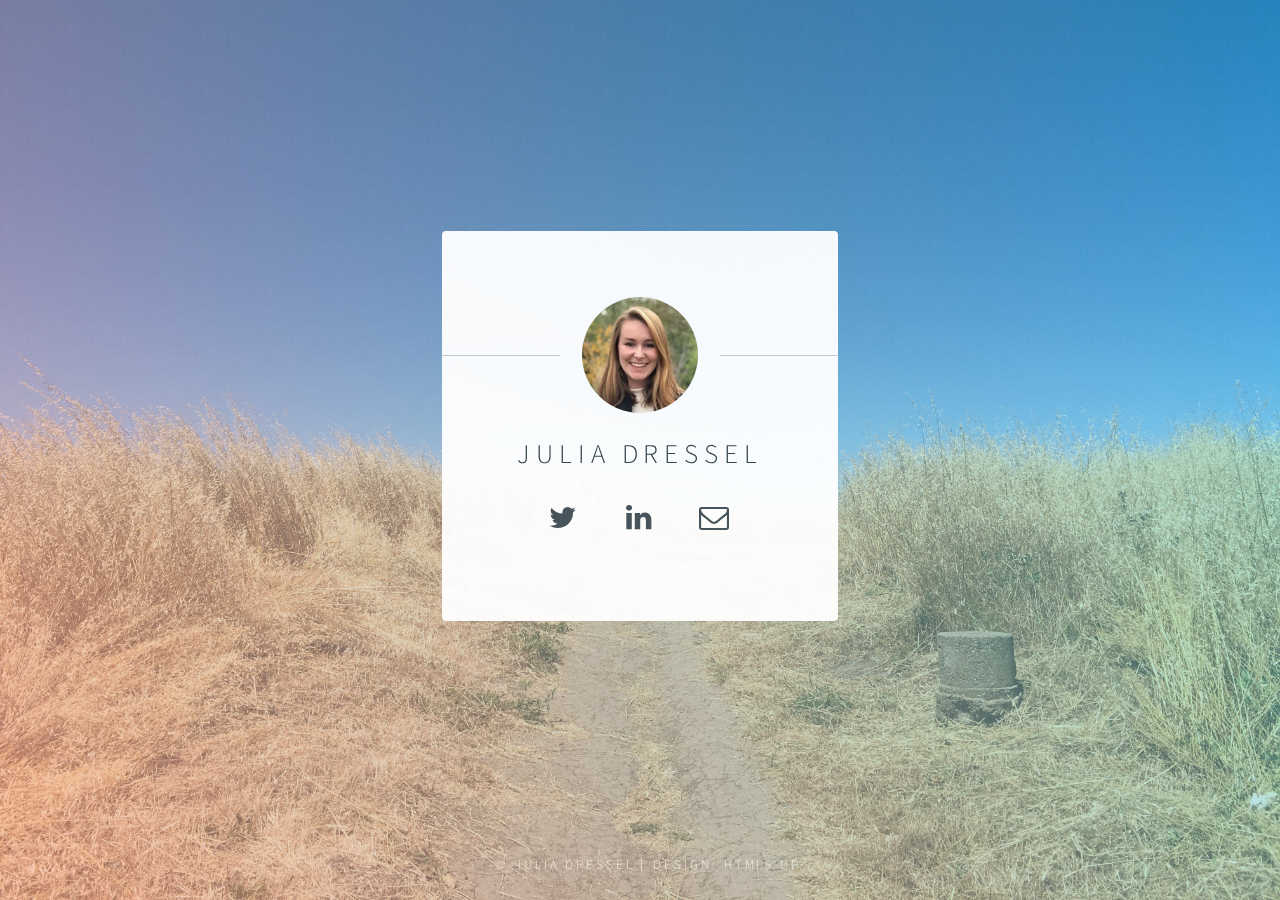
==== commit cdc0fb0b: "New simple temp design" ====
--- a/index.html
+++ b/index.html
@@ -1,59 +1,55 @@
 <!DOCTYPE HTML>
 <!--
-Strata by HTML5 UP
-html5up.net | @ajlkn
-Free for personal and commercial use under the CCA 3.0 license (html5up.net/license)
+	Identity by HTML5 UP
+	html5up.net | @ajlkn
+	Free for personal and commercial use under the CCA 3.0 license (html5up.net/license)
 -->
 <html>
-<head>
-	<title>Julia Dressel</title>
-	<meta charset="utf-8" />
-	<meta name="viewport" content="width=device-width, initial-scale=1, user-scalable=no" />
-	<link rel="stylesheet" href="assets/css/main.css" />
-</head>
-<body class="is-preload">
+	<head>
+		<title>Julia Dressel</title>
+		<meta charset="utf-8" />
+		<meta name="viewport" content="width=device-width, initial-scale=1, user-scalable=no" />
+		<link rel="stylesheet" href="assets/css/main.css" />
+		<link rel="shortcut icon" type="image/png" href="images/favicon.png"/>
+		<noscript><link rel="stylesheet" href="assets/css/noscript.css" /></noscript>
+	</head>
+	<body class="is-preload">
 
-	<!-- Header -->
-	<header id="header">
-		<div class="inner">
-			<a href="#" class="image avatar"><img src="images/avatar.jpg" alt="" /></a>
-			<h1><strong>Julia Dressel</strong></h1>
-		</div>
-	</header>
+		<!-- Wrapper -->
+			<div id="wrapper">
 
-	<!-- Main -->
-	<div id="main">
+				<!-- Main -->
+					<section id="main">
+						<header>
+							<span class="avatar"><img src="images/avatar.jpg" alt="" /></span>
+							<h1>Julia Dressel</h1>
+						</header>
 
-		<!-- Intro -->
-		<section id="intro">
-			<header class="major">
-				<h2>Full website coming soon!</h2>
-				</header>
-		</section>
+						<footer>
+							<ul class="icons">
+								<li><a href="https://twitter.com/juliadressel" class="fab fa-twitter"><span class="label">Twitter</span></a></li>
+								<li><a href="https://www.linkedin.com/in/julia-dressel/" class="icon fa-linkedin"><span class="label">LinkedIn</span></a></li>
+								<li><a href="mailto:julia.dressel11@gmail.com" class="fa-envelope-o"><span class="label">Email</span></a></li>
+							</ul>
+						</footer>
+					</section>
 
-</div>
+				<!-- Footer -->
+					<footer id="footer">
+						<ul class="copyright">
+							<li>&copy; Julia Dressel</li><li>Design: <a href="http://html5up.net">HTML5 UP</a></li>
+						</ul>
+					</footer>
 
-<!-- Footer -->
-<footer id="footer">
-	<div class="inner">
-		<ul class="icons">
-			<li><a href="https://twitter.com/juliadressel" class="icon fa-twitter"><span class="label">Twitter</span></a></li>
-			<li><a href="https://www.linkedin.com/in/julia-dressel/" class="icon fa-linkedin"><span class="label">LinkedIn</span></a></li>
-			<li><a href="mailto:julia.dressel11@gmail.com" class="icon fa-envelope-o"><span class="label">Email</span></a></li>
-		</ul>
-		<ul class="copyright">
-			<li>&copy; Julia Dressel</li><li>Design: <a href="http://html5up.net">HTML5 UP</a></li>
-		</ul>
-	</div>
-</footer>
+			</div>
 
-<!-- Scripts -->
-<script src="assets/js/jquery.min.js"></script>
-<script src="assets/js/jquery.poptrox.min.js"></script>
-<script src="assets/js/browser.min.js"></script>
-<script src="assets/js/breakpoints.min.js"></script>
-<script src="assets/js/util.js"></script>
-<script src="assets/js/main.js"></script>
+		<!-- Scripts -->
+			<script>
+				if ('addEventListener' in window) {
+					window.addEventListener('load', function() { document.body.className = document.body.className.replace(/\bis-preload\b/, ''); });
+					document.body.className += (navigator.userAgent.match(/(MSIE|rv:11\.0)/) ? ' is-ie' : '');
+				}
+			</script>
 
-</body>
-</html>
+	</body>
+</html>
--- a/assets/css/main.css
+++ b/assets/css/main.css
@@ -1,78 +1,90 @@
-@import url("font-awesome.min.css");
-@import url("https://fonts.googleapis.com/css?family=Source+Sans+Pro:400,400italic");
+@import url(font-awesome.min.css);
+@import url("https://fonts.googleapis.com/css?family=Source+Sans+Pro:300");
 
 /*
-	Strata by HTML5 UP
+	Identity by HTML5 UP
 	html5up.net | @ajlkn
 	Free for personal and commercial use under the CCA 3.0 license (html5up.net/license)
 */
 
-html, body, div, span, applet, object,
-iframe, h1, h2, h3, h4, h5, h6, p, blockquote,
-pre, a, abbr, acronym, address, big, cite,
-code, del, dfn, em, img, ins, kbd, q, s, samp,
-small, strike, strong, sub, sup, tt, var, b,
-u, i, center, dl, dt, dd, ol, ul, li, fieldset,
-form, label, legend, table, caption, tbody,
-tfoot, thead, tr, th, td, article, aside,
-canvas, details, embed, figure, figcaption,
-footer, header, hgroup, menu, nav, output, ruby,
-section, summary, time, mark, audio, video {
-	margin: 0;
-	padding: 0;
-	border: 0;
-	font-size: 100%;
-	font: inherit;
-	vertical-align: baseline;}
-
-article, aside, details, figcaption, figure,
-footer, header, hgroup, menu, nav, section {
-	display: block;}
-
-body {
-	line-height: 1;
-}
-
-ol, ul {
-	list-style: none;
-}
-
-blockquote, q {
-	quotes: none;
-}
-
-	blockquote:before, blockquote:after, q:before, q:after {
-		content: '';
-		content: none;
-	}
-
-table {
-	border-collapse: collapse;
-	border-spacing: 0;
-}
-
-body {
-	-webkit-text-size-adjust: none;
-}
-
-mark {
-	background-color: transparent;
-	color: inherit;
-}
-
-input::-moz-focus-inner {
-	border: 0;
-	padding: 0;
-}
-
-input, select, textarea {
-	-moz-appearance: none;
-	-webkit-appearance: none;
-	-ms-appearance: none;
-	appearance: none;
-}
+/* Icon (alt) */
+
+	html, body, div, span, applet, object,
+	iframe, h1, h2, h3, h4, h5, h6, p, blockquote,
+	pre, a, abbr, acronym, address, big, cite,
+	code, del, dfn, em, img, ins, kbd, q, s, samp,
+	small, strike, strong, sub, sup, tt, var, b,
+	u, i, center, dl, dt, dd, ol, ul, li, fieldset,
+	form, label, legend, table, caption, tbody,
+	tfoot, thead, tr, th, td, article, aside,
+	canvas, details, embed, figure, figcaption,
+	footer, header, hgroup, menu, nav, output, ruby,
+	section, summary, time, mark, audio, video {
+		margin: 0;
+		padding: 0;
+		border: 0;
+		font-size: 100%;
+		font: inherit;
+		vertical-align: baseline;
+	}
+
+	article, aside, details, figcaption, figure,
+	footer, header, hgroup, menu, nav, section {
+		display: block;
+	}
+
+	body {
+		line-height: 1;
+	}
+
+	ol, ul {
+		list-style: none;
+	}
+
+	blockquote, q {
+		quotes: none;
+	}
+
+		blockquote:before, blockquote:after, q:before, q:after {
+			content: '';
+			content: none;
+		}
+
+	table {
+		border-collapse: collapse;
+		border-spacing: 0;
+	}
+
+	body {
+		-webkit-text-size-adjust: none;
+	}
+
+	mark {
+		background-color: transparent;
+		color: inherit;
+	}
+
+	input::-moz-focus-inner {
+		border: 0;
+		padding: 0;
+	}
+
+	input, select, textarea {
+		-moz-appearance: none;
+		-webkit-appearance: none;
+		-ms-appearance: none;
+		appearance: none;
+	}
 
 /* Basic */
+
+	@media screen and (max-width: 480px) {
+
+		html, body {
+			min-width: 320px;
+		}
+
+	}
 
 	html {
 		box-sizing: border-box;
@@ -82,48 +94,113 @@
 		box-sizing: inherit;
 	}
 
+	body.is-preload *, body.is-preload *:before, body.is-preload *:after {
+		-moz-animation: none !important;
+		-webkit-animation: none !important;
+		-ms-animation: none !important;
+		animation: none !important;
+		-moz-transition: none !important;
+		-webkit-transition: none !important;
+		-ms-transition: none !important;
+		transition: none !important;
+	}
+
+	html {
+		height: 100%;
+	}
+
 	body {
-		background: #fff;
-	}
-
-		body.is-preload *, body.is-preload *:before, body.is-preload *:after {
-			-moz-animation: none !important;
-			-webkit-animation: none !important;
-			-ms-animation: none !important;
-			animation: none !important;
-			-moz-transition: none !important;
-			-webkit-transition: none !important;
-			-ms-transition: none !important;
-			transition: none !important;
-		}
+		height: 100%;
+		background-color: #ffffff;
+		background-image: url("images/overlay.png"), -moz-linear-gradient(60deg, rgba(255, 165, 150, 0.5) 5%, rgba(0, 228, 255, 0.35)), url("../../images/bg.jpg");
+		background-image: url("images/overlay.png"), -webkit-linear-gradient(60deg, rgba(255, 165, 150, 0.5) 5%, rgba(0, 228, 255, 0.35)), url("../../images/bg.jpg");
+		background-image: url("images/overlay.png"), -ms-linear-gradient(60deg, rgba(255, 165, 150, 0.5) 5%, rgba(0, 228, 255, 0.35)), url("../../images/bg.jpg");
+		background-image: url("images/overlay.png"), linear-gradient(60deg, rgba(255, 165, 150, 0.5) 5%, rgba(0, 228, 255, 0.35)), url("../../images/bg.jpg");
+		background-repeat: repeat,			no-repeat,			no-repeat;
+		background-size: 100px 100px, cover,				cover;
+		background-position: top left,		center center,		bottom center;
+		background-attachment: fixed,			fixed,				fixed;
+	}
+
+		body:after {
+			content: '';
+			display: block;
+			position: fixed;
+			top: 0;
+			left: 0;
+			width: 100%;
+			height: inherit;
+			opacity: 0;
+			z-index: 1;
+			background-color: #ffffff;
+			background-image: url("images/overlay.png"), -moz-linear-gradient(60deg, rgba(255, 165, 150, 0.5) 5%, rgba(0, 228, 255, 0.35));
+			background-image: url("images/overlay.png"), -webkit-linear-gradient(60deg, rgba(255, 165, 150, 0.5) 5%, rgba(0, 228, 255, 0.35));
+			background-image: url("images/overlay.png"), -ms-linear-gradient(60deg, rgba(255, 165, 150, 0.5) 5%, rgba(0, 228, 255, 0.35));
+			background-image: url("images/overlay.png"), linear-gradient(60deg, rgba(255, 165, 150, 0.5) 5%, rgba(0, 228, 255, 0.35));
+			background-repeat: repeat,			no-repeat;
+			background-size: 100px 100px, cover;
+			background-position: top left,		center center;
+			-moz-transition: opacity 1.75s ease-out;
+			-webkit-transition: opacity 1.75s ease-out;
+			-ms-transition: opacity 1.75s ease-out;
+			transition: opacity 1.75s ease-out;
+		}
+
+		body.is-preload:after {
+			opacity: 1;
+		}
+
+/* Type */
 
 	body, input, select, textarea {
-		color: #a2a2a2;
+		color: #414f57;
 		font-family: "Source Sans Pro", Helvetica, sans-serif;
-		font-size: 16pt;
-		font-weight: 400;
-		line-height: 1.75em;
-	}
+		font-size: 14pt;
+		font-weight: 300;
+		line-height: 2;
+		letter-spacing: 0.2em;
+		text-transform: uppercase;
+	}
+
+		@media screen and (max-width: 1680px) {
+
+			body, input, select, textarea {
+				font-size: 11pt;
+			}
+
+		}
+
+		@media screen and (max-width: 480px) {
+
+			body, input, select, textarea {
+				font-size: 10pt;
+				line-height: 1.75;
+			}
+
+		}
 
 	a {
-		-moz-transition: color 0.2s ease-in-out, border-color 0.2s ease-in-out;
-		-webkit-transition: color 0.2s ease-in-out, border-color 0.2s ease-in-out;
-		-ms-transition: color 0.2s ease-in-out, border-color 0.2s ease-in-out;
-		transition: color 0.2s ease-in-out, border-color 0.2s ease-in-out;
-		border-bottom: dotted 1px;
-		color: #49bf9d;
+		-moz-transition: color 0.2s ease, border-color 0.2s ease;
+		-webkit-transition: color 0.2s ease, border-color 0.2s ease;
+		-ms-transition: color 0.2s ease, border-color 0.2s ease;
+		transition: color 0.2s ease, border-color 0.2s ease;
+		color: inherit;
 		text-decoration: none;
 	}
 
+		a:before {
+			-moz-transition: color 0.2s ease, text-shadow 0.2s ease;
+			-webkit-transition: color 0.2s ease, text-shadow 0.2s ease;
+			-ms-transition: color 0.2s ease, text-shadow 0.2s ease;
+			transition: color 0.1s ease, text-shadow 0.1s ease;
+		}
+
 		a:hover {
-			border-bottom-color: transparent;
-			color: #49bf9d !important;
-			text-decoration: none;
+			color: #67A3D6;
 		}
 
 	strong, b {
-		color: #787878;
-		font-weight: 400;
+		color: #313f47;
 	}
 
 	em, i {
@@ -131,14 +208,13 @@
 	}
 
 	p {
-		margin: 0 0 2em 0;
+		margin: 0 0 1.5em 0;
 	}
 
 	h1, h2, h3, h4, h5, h6 {
-		color: #787878;
-		font-weight: 400;
-		line-height: 1em;
-		margin: 0 0 1em 0;
+		color: #313f47;
+		line-height: 1.5;
+		margin: 0 0 0.75em 0;
 	}
 
 		h1 a, h2 a, h3 a, h4 a, h5 a, h6 a {
@@ -147,33 +223,37 @@
 		}
 
 	h1 {
-		font-size: 2em;
-		line-height: 1.5em;
+		font-size: 1.85em;
+		letter-spacing: 0.22em;
+		margin: 0 0 0.525em 0;
 	}
 
 	h2 {
-		font-size: 1.5em;
-		line-height: 1.5em;
+		font-size: 1.25em;
 	}
 
 	h3 {
-		font-size: 1.25em;
-		line-height: 1.5em;
+		font-size: 1em;
 	}
 
 	h4 {
-		font-size: 1.1em;
-		line-height: 1.5em;
+		font-size: 1em;
 	}
 
 	h5 {
-		font-size: 0.9em;
-		line-height: 1.5em;
+		font-size: 1em;
 	}
 
 	h6 {
-		font-size: 0.7em;
-		line-height: 1.5em;
+		font-size: 1em;
+	}
+
+	@media screen and (max-width: 480px) {
+
+		h1 {
+			font-size: 1.65em;
+		}
+
 	}
 
 	sub {
@@ -190,1640 +270,107 @@
 
 	hr {
 		border: 0;
-		border-bottom: solid 2px #efefef;
-		margin: 2em 0;
-	}
-
-		hr.major {
-			margin: 3em 0;
-		}
-
-	blockquote {
-		border-left: solid 6px #efefef;
-		font-style: italic;
-		margin: 0 0 2em 0;
-		padding: 0.5em 0 0.5em 1.5em;
-	}
-
-	code {
-		background: #f7f7f7;
-		border-radius: 0.35em;
-		border: solid 2px #efefef;
-		font-family: "Courier New", monospace;
-		font-size: 0.9em;
-		margin: 0 0.25em;
-		padding: 0.25em 0.65em;
-	}
-
-	pre {
-		-webkit-overflow-scrolling: touch;
-		font-family: "Courier New", monospace;
-		font-size: 0.9em;
-		margin: 0 0 2em 0;
-	}
-
-		pre code {
-			display: block;
-			line-height: 1.75em;
-			padding: 1em 1.5em;
-			overflow-x: auto;
-		}
-
-	.align-left {
-		text-align: left;
-	}
-
-	.align-center {
-		text-align: center;
-	}
-
-	.align-right {
-		text-align: right;
-	}
-
-/* Container */
-
-	.container {
-		margin: 0 auto;
-		max-width: calc(100% - 4em);
-		width: 100%;
-	}
-
-		.container.xsmall {
-			width: 25%;
-		}
-
-		.container.small {
-			width: 50%;
-		}
-
-		.container.medium {
-			width: 75%;
-		}
-
-		.container.large {
-			width: 125%;
-		}
-
-		.container.xlarge {
-			width: 150%;
-		}
-
-		.container.max {
-			width: 100%;
-		}
-
-		@media screen and (max-width: 980px) {
-
-			.container {
-				width: 100% !important;
-				max-width: 100% !important;
-			}
-
-		}
+		border-bottom: solid 1px #c8cccf;
+		margin: 3em 0;
+	}
+
+/* Form */
+
+	form {
+		margin: 0 0 1.5em 0;
+	}
+
+		form > :last-child {
+			margin-bottom: 0;
+		}
+
+		form > .fields {
+			display: -moz-flex;
+			display: -webkit-flex;
+			display: -ms-flex;
+			display: flex;
+			-moz-flex-wrap: wrap;
+			-webkit-flex-wrap: wrap;
+			-ms-flex-wrap: wrap;
+			flex-wrap: wrap;
+			width: calc(100% + 2.25em);
+			margin: -1.125em 0 1.5em -1.125em;
+		}
+
+			form > .fields > .field {
+				-moz-flex-grow: 0;
+				-webkit-flex-grow: 0;
+				-ms-flex-grow: 0;
+				flex-grow: 0;
+				-moz-flex-shrink: 0;
+				-webkit-flex-shrink: 0;
+				-ms-flex-shrink: 0;
+				flex-shrink: 0;
+				padding: 1.125em 0 0 1.125em;
+				width: calc(100% - 1.125em);
+			}
+
+				form > .fields > .field.half {
+					width: calc(50% - 0.5625em);
+				}
+
+				form > .fields > .field.third {
+					width: calc(100%/3 - 0.375em);
+				}
+
+				form > .fields > .field.quarter {
+					width: calc(25% - 0.28125em);
+				}
 
 		@media screen and (max-width: 480px) {
 
-			.container {
-				max-width: calc(100% - 3em);
-			}
-
-		}
-
-/* Row */
-
-	.row {
-		display: flex;
-		flex-wrap: wrap;
-		box-sizing: border-box;
-		align-items: stretch;
-	}
-
-		.row > * {
-			box-sizing: border-box;
-		}
-
-		.row.gtr-uniform > * > :last-child {
-			margin-bottom: 0;
-		}
-
-		.row.aln-left {
-			justify-content: flex-start;
-		}
-
-		.row.aln-center {
-			justify-content: center;
-		}
-
-		.row.aln-right {
-			justify-content: flex-end;
-		}
-
-		.row.aln-top {
-			align-items: flex-start;
-		}
-
-		.row.aln-middle {
-			align-items: center;
-		}
-
-		.row.aln-bottom {
-			align-items: flex-end;
-		}
-
-		.row > .imp {
-			order: -1;
-		}
-
-		.row > .col-1 {
-			width: 8.3333333333%;
-		}
-
-		.row > .off-1 {
-			margin-left: 8.3333333333%;
-		}
-
-		.row > .col-2 {
-			width: 16.6666666667%;
-		}
-
-		.row > .off-2 {
-			margin-left: 16.6666666667%;
-		}
-
-		.row > .col-3 {
-			width: 25%;
-		}
-
-		.row > .off-3 {
-			margin-left: 25%;
-		}
-
-		.row > .col-4 {
-			width: 33.3333333333%;
-		}
-
-		.row > .off-4 {
-			margin-left: 33.3333333333%;
-		}
-
-		.row > .col-5 {
-			width: 41.6666666667%;
-		}
-
-		.row > .off-5 {
-			margin-left: 41.6666666667%;
-		}
-
-		.row > .col-6 {
-			width: 50%;
-		}
-
-		.row > .off-6 {
-			margin-left: 50%;
-		}
-
-		.row > .col-7 {
-			width: 58.3333333333%;
-		}
-
-		.row > .off-7 {
-			margin-left: 58.3333333333%;
-		}
-
-		.row > .col-8 {
-			width: 66.6666666667%;
-		}
-
-		.row > .off-8 {
-			margin-left: 66.6666666667%;
-		}
-
-		.row > .col-9 {
-			width: 75%;
-		}
-
-		.row > .off-9 {
-			margin-left: 75%;
-		}
-
-		.row > .col-10 {
-			width: 83.3333333333%;
-		}
-
-		.row > .off-10 {
-			margin-left: 83.3333333333%;
-		}
-
-		.row > .col-11 {
-			width: 91.6666666667%;
-		}
-
-		.row > .off-11 {
-			margin-left: 91.6666666667%;
-		}
-
-		.row > .col-12 {
-			width: 100%;
-		}
-
-		.row > .off-12 {
-			margin-left: 100%;
-		}
-
-		.row.gtr-0 {
-			margin-top: 0;
-			margin-left: 0em;
-		}
-
-			.row.gtr-0 > * {
-				padding: 0 0 0 0em;
-			}
-
-			.row.gtr-0.gtr-uniform {
-				margin-top: 0em;
-			}
-
-				.row.gtr-0.gtr-uniform > * {
-					padding-top: 0em;
-				}
-
-		.row.gtr-25 {
-			margin-top: 0;
-			margin-left: -0.625em;
-		}
-
-			.row.gtr-25 > * {
-				padding: 0 0 0 0.625em;
-			}
-
-			.row.gtr-25.gtr-uniform {
-				margin-top: -0.625em;
-			}
-
-				.row.gtr-25.gtr-uniform > * {
-					padding-top: 0.625em;
-				}
-
-		.row.gtr-50 {
-			margin-top: 0;
-			margin-left: -1.25em;
-		}
-
-			.row.gtr-50 > * {
-				padding: 0 0 0 1.25em;
-			}
-
-			.row.gtr-50.gtr-uniform {
-				margin-top: -1.25em;
-			}
-
-				.row.gtr-50.gtr-uniform > * {
-					padding-top: 1.25em;
-				}
-
-		.row {
-			margin-top: 0;
-			margin-left: -2.5em;
-		}
-
-			.row > * {
-				padding: 0 0 0 2.5em;
-			}
-
-			.row.gtr-uniform {
-				margin-top: -2.5em;
-			}
-
-				.row.gtr-uniform > * {
-					padding-top: 2.5em;
-				}
-
-		.row.gtr-150 {
-			margin-top: 0;
-			margin-left: -3.75em;
-		}
-
-			.row.gtr-150 > * {
-				padding: 0 0 0 3.75em;
-			}
-
-			.row.gtr-150.gtr-uniform {
-				margin-top: -3.75em;
-			}
-
-				.row.gtr-150.gtr-uniform > * {
-					padding-top: 3.75em;
-				}
-
-		.row.gtr-200 {
-			margin-top: 0;
-			margin-left: -5em;
-		}
-
-			.row.gtr-200 > * {
-				padding: 0 0 0 5em;
-			}
-
-			.row.gtr-200.gtr-uniform {
-				margin-top: -5em;
-			}
-
-				.row.gtr-200.gtr-uniform > * {
-					padding-top: 5em;
-				}
-
-		@media screen and (max-width: 1800px) {
-
-			.row {
-				display: flex;
-				flex-wrap: wrap;
-				box-sizing: border-box;
-				align-items: stretch;
-			}
-
-				.row > * {
-					box-sizing: border-box;
-				}
-
-				.row.gtr-uniform > * > :last-child {
-					margin-bottom: 0;
-				}
-
-				.row.aln-left {
-					justify-content: flex-start;
-				}
-
-				.row.aln-center {
-					justify-content: center;
-				}
-
-				.row.aln-right {
-					justify-content: flex-end;
-				}
-
-				.row.aln-top {
-					align-items: flex-start;
-				}
-
-				.row.aln-middle {
-					align-items: center;
-				}
-
-				.row.aln-bottom {
-					align-items: flex-end;
-				}
-
-				.row > .imp-xlarge {
-					order: -1;
-				}
-
-				.row > .col-1-xlarge {
-					width: 8.3333333333%;
-				}
-
-				.row > .off-1-xlarge {
-					margin-left: 8.3333333333%;
-				}
-
-				.row > .col-2-xlarge {
-					width: 16.6666666667%;
-				}
-
-				.row > .off-2-xlarge {
-					margin-left: 16.6666666667%;
-				}
-
-				.row > .col-3-xlarge {
-					width: 25%;
-				}
-
-				.row > .off-3-xlarge {
-					margin-left: 25%;
-				}
-
-				.row > .col-4-xlarge {
-					width: 33.3333333333%;
-				}
-
-				.row > .off-4-xlarge {
-					margin-left: 33.3333333333%;
-				}
-
-				.row > .col-5-xlarge {
-					width: 41.6666666667%;
-				}
-
-				.row > .off-5-xlarge {
-					margin-left: 41.6666666667%;
-				}
-
-				.row > .col-6-xlarge {
-					width: 50%;
-				}
-
-				.row > .off-6-xlarge {
-					margin-left: 50%;
-				}
-
-				.row > .col-7-xlarge {
-					width: 58.3333333333%;
-				}
-
-				.row > .off-7-xlarge {
-					margin-left: 58.3333333333%;
-				}
-
-				.row > .col-8-xlarge {
-					width: 66.6666666667%;
-				}
-
-				.row > .off-8-xlarge {
-					margin-left: 66.6666666667%;
-				}
-
-				.row > .col-9-xlarge {
-					width: 75%;
-				}
-
-				.row > .off-9-xlarge {
-					margin-left: 75%;
-				}
-
-				.row > .col-10-xlarge {
-					width: 83.3333333333%;
-				}
-
-				.row > .off-10-xlarge {
-					margin-left: 83.3333333333%;
-				}
-
-				.row > .col-11-xlarge {
-					width: 91.6666666667%;
-				}
-
-				.row > .off-11-xlarge {
-					margin-left: 91.6666666667%;
-				}
-
-				.row > .col-12-xlarge {
-					width: 100%;
-				}
-
-				.row > .off-12-xlarge {
-					margin-left: 100%;
-				}
-
-				.row.gtr-0 {
-					margin-top: 0;
-					margin-left: 0em;
-				}
-
-					.row.gtr-0 > * {
-						padding: 0 0 0 0em;
+			form > .fields {
+				width: calc(100% + 2.25em);
+				margin: -1.125em 0 1.5em -1.125em;
+			}
+
+				form > .fields > .field {
+					padding: 1.125em 0 0 1.125em;
+					width: calc(100% - 1.125em);
+				}
+
+					form > .fields > .field.half {
+						width: calc(100% - 1.125em);
 					}
 
-					.row.gtr-0.gtr-uniform {
-						margin-top: 0em;
+					form > .fields > .field.third {
+						width: calc(100% - 1.125em);
 					}
 
-						.row.gtr-0.gtr-uniform > * {
-							padding-top: 0em;
-						}
-
-				.row.gtr-25 {
-					margin-top: 0;
-					margin-left: -0.625em;
-				}
-
-					.row.gtr-25 > * {
-						padding: 0 0 0 0.625em;
+					form > .fields > .field.quarter {
+						width: calc(100% - 1.125em);
 					}
 
-					.row.gtr-25.gtr-uniform {
-						margin-top: -0.625em;
-					}
-
-						.row.gtr-25.gtr-uniform > * {
-							padding-top: 0.625em;
-						}
-
-				.row.gtr-50 {
-					margin-top: 0;
-					margin-left: -1.25em;
-				}
-
-					.row.gtr-50 > * {
-						padding: 0 0 0 1.25em;
-					}
-
-					.row.gtr-50.gtr-uniform {
-						margin-top: -1.25em;
-					}
-
-						.row.gtr-50.gtr-uniform > * {
-							padding-top: 1.25em;
-						}
-
-				.row {
-					margin-top: 0;
-					margin-left: -2.5em;
-				}
-
-					.row > * {
-						padding: 0 0 0 2.5em;
-					}
-
-					.row.gtr-uniform {
-						margin-top: -2.5em;
-					}
-
-						.row.gtr-uniform > * {
-							padding-top: 2.5em;
-						}
-
-				.row.gtr-150 {
-					margin-top: 0;
-					margin-left: -3.75em;
-				}
-
-					.row.gtr-150 > * {
-						padding: 0 0 0 3.75em;
-					}
-
-					.row.gtr-150.gtr-uniform {
-						margin-top: -3.75em;
-					}
-
-						.row.gtr-150.gtr-uniform > * {
-							padding-top: 3.75em;
-						}
-
-				.row.gtr-200 {
-					margin-top: 0;
-					margin-left: -5em;
-				}
-
-					.row.gtr-200 > * {
-						padding: 0 0 0 5em;
-					}
-
-					.row.gtr-200.gtr-uniform {
-						margin-top: -5em;
-					}
-
-						.row.gtr-200.gtr-uniform > * {
-							padding-top: 5em;
-						}
-
-		}
-
-		@media screen and (max-width: 1280px) {
-
-			.row {
-				display: flex;
-				flex-wrap: wrap;
-				box-sizing: border-box;
-				align-items: stretch;
-			}
-
-				.row > * {
-					box-sizing: border-box;
-				}
-
-				.row.gtr-uniform > * > :last-child {
-					margin-bottom: 0;
-				}
-
-				.row.aln-left {
-					justify-content: flex-start;
-				}
-
-				.row.aln-center {
-					justify-content: center;
-				}
-
-				.row.aln-right {
-					justify-content: flex-end;
-				}
-
-				.row.aln-top {
-					align-items: flex-start;
-				}
-
-				.row.aln-middle {
-					align-items: center;
-				}
-
-				.row.aln-bottom {
-					align-items: flex-end;
-				}
-
-				.row > .imp-large {
-					order: -1;
-				}
-
-				.row > .col-1-large {
-					width: 8.3333333333%;
-				}
-
-				.row > .off-1-large {
-					margin-left: 8.3333333333%;
-				}
-
-				.row > .col-2-large {
-					width: 16.6666666667%;
-				}
-
-				.row > .off-2-large {
-					margin-left: 16.6666666667%;
-				}
-
-				.row > .col-3-large {
-					width: 25%;
-				}
-
-				.row > .off-3-large {
-					margin-left: 25%;
-				}
-
-				.row > .col-4-large {
-					width: 33.3333333333%;
-				}
-
-				.row > .off-4-large {
-					margin-left: 33.3333333333%;
-				}
-
-				.row > .col-5-large {
-					width: 41.6666666667%;
-				}
-
-				.row > .off-5-large {
-					margin-left: 41.6666666667%;
-				}
-
-				.row > .col-6-large {
-					width: 50%;
-				}
-
-				.row > .off-6-large {
-					margin-left: 50%;
-				}
-
-				.row > .col-7-large {
-					width: 58.3333333333%;
-				}
-
-				.row > .off-7-large {
-					margin-left: 58.3333333333%;
-				}
-
-				.row > .col-8-large {
-					width: 66.6666666667%;
-				}
-
-				.row > .off-8-large {
-					margin-left: 66.6666666667%;
-				}
-
-				.row > .col-9-large {
-					width: 75%;
-				}
-
-				.row > .off-9-large {
-					margin-left: 75%;
-				}
-
-				.row > .col-10-large {
-					width: 83.3333333333%;
-				}
-
-				.row > .off-10-large {
-					margin-left: 83.3333333333%;
-				}
-
-				.row > .col-11-large {
-					width: 91.6666666667%;
-				}
-
-				.row > .off-11-large {
-					margin-left: 91.6666666667%;
-				}
-
-				.row > .col-12-large {
-					width: 100%;
-				}
-
-				.row > .off-12-large {
-					margin-left: 100%;
-				}
-
-				.row.gtr-0 {
-					margin-top: 0;
-					margin-left: 0em;
-				}
-
-					.row.gtr-0 > * {
-						padding: 0 0 0 0em;
-					}
-
-					.row.gtr-0.gtr-uniform {
-						margin-top: 0em;
-					}
-
-						.row.gtr-0.gtr-uniform > * {
-							padding-top: 0em;
-						}
-
-				.row.gtr-25 {
-					margin-top: 0;
-					margin-left: -0.5em;
-				}
-
-					.row.gtr-25 > * {
-						padding: 0 0 0 0.5em;
-					}
-
-					.row.gtr-25.gtr-uniform {
-						margin-top: -0.5em;
-					}
-
-						.row.gtr-25.gtr-uniform > * {
-							padding-top: 0.5em;
-						}
-
-				.row.gtr-50 {
-					margin-top: 0;
-					margin-left: -1em;
-				}
-
-					.row.gtr-50 > * {
-						padding: 0 0 0 1em;
-					}
-
-					.row.gtr-50.gtr-uniform {
-						margin-top: -1em;
-					}
-
-						.row.gtr-50.gtr-uniform > * {
-							padding-top: 1em;
-						}
-
-				.row {
-					margin-top: 0;
-					margin-left: -2em;
-				}
-
-					.row > * {
-						padding: 0 0 0 2em;
-					}
-
-					.row.gtr-uniform {
-						margin-top: -2em;
-					}
-
-						.row.gtr-uniform > * {
-							padding-top: 2em;
-						}
-
-				.row.gtr-150 {
-					margin-top: 0;
-					margin-left: -3em;
-				}
-
-					.row.gtr-150 > * {
-						padding: 0 0 0 3em;
-					}
-
-					.row.gtr-150.gtr-uniform {
-						margin-top: -3em;
-					}
-
-						.row.gtr-150.gtr-uniform > * {
-							padding-top: 3em;
-						}
-
-				.row.gtr-200 {
-					margin-top: 0;
-					margin-left: -4em;
-				}
-
-					.row.gtr-200 > * {
-						padding: 0 0 0 4em;
-					}
-
-					.row.gtr-200.gtr-uniform {
-						margin-top: -4em;
-					}
-
-						.row.gtr-200.gtr-uniform > * {
-							padding-top: 4em;
-						}
-
-		}
-
-		@media screen and (max-width: 980px) {
-
-			.row {
-				display: flex;
-				flex-wrap: wrap;
-				box-sizing: border-box;
-				align-items: stretch;
-			}
-
-				.row > * {
-					box-sizing: border-box;
-				}
-
-				.row.gtr-uniform > * > :last-child {
-					margin-bottom: 0;
-				}
-
-				.row.aln-left {
-					justify-content: flex-start;
-				}
-
-				.row.aln-center {
-					justify-content: center;
-				}
-
-				.row.aln-right {
-					justify-content: flex-end;
-				}
-
-				.row.aln-top {
-					align-items: flex-start;
-				}
-
-				.row.aln-middle {
-					align-items: center;
-				}
-
-				.row.aln-bottom {
-					align-items: flex-end;
-				}
-
-				.row > .imp-medium {
-					order: -1;
-				}
-
-				.row > .col-1-medium {
-					width: 8.3333333333%;
-				}
-
-				.row > .off-1-medium {
-					margin-left: 8.3333333333%;
-				}
-
-				.row > .col-2-medium {
-					width: 16.6666666667%;
-				}
-
-				.row > .off-2-medium {
-					margin-left: 16.6666666667%;
-				}
-
-				.row > .col-3-medium {
-					width: 25%;
-				}
-
-				.row > .off-3-medium {
-					margin-left: 25%;
-				}
-
-				.row > .col-4-medium {
-					width: 33.3333333333%;
-				}
-
-				.row > .off-4-medium {
-					margin-left: 33.3333333333%;
-				}
-
-				.row > .col-5-medium {
-					width: 41.6666666667%;
-				}
-
-				.row > .off-5-medium {
-					margin-left: 41.6666666667%;
-				}
-
-				.row > .col-6-medium {
-					width: 50%;
-				}
-
-				.row > .off-6-medium {
-					margin-left: 50%;
-				}
-
-				.row > .col-7-medium {
-					width: 58.3333333333%;
-				}
-
-				.row > .off-7-medium {
-					margin-left: 58.3333333333%;
-				}
-
-				.row > .col-8-medium {
-					width: 66.6666666667%;
-				}
-
-				.row > .off-8-medium {
-					margin-left: 66.6666666667%;
-				}
-
-				.row > .col-9-medium {
-					width: 75%;
-				}
-
-				.row > .off-9-medium {
-					margin-left: 75%;
-				}
-
-				.row > .col-10-medium {
-					width: 83.3333333333%;
-				}
-
-				.row > .off-10-medium {
-					margin-left: 83.3333333333%;
-				}
-
-				.row > .col-11-medium {
-					width: 91.6666666667%;
-				}
-
-				.row > .off-11-medium {
-					margin-left: 91.6666666667%;
-				}
-
-				.row > .col-12-medium {
-					width: 100%;
-				}
-
-				.row > .off-12-medium {
-					margin-left: 100%;
-				}
-
-				.row.gtr-0 {
-					margin-top: 0;
-					margin-left: 0em;
-				}
-
-					.row.gtr-0 > * {
-						padding: 0 0 0 0em;
-					}
-
-					.row.gtr-0.gtr-uniform {
-						margin-top: 0em;
-					}
-
-						.row.gtr-0.gtr-uniform > * {
-							padding-top: 0em;
-						}
-
-				.row.gtr-25 {
-					margin-top: 0;
-					margin-left: -0.5em;
-				}
-
-					.row.gtr-25 > * {
-						padding: 0 0 0 0.5em;
-					}
-
-					.row.gtr-25.gtr-uniform {
-						margin-top: -0.5em;
-					}
-
-						.row.gtr-25.gtr-uniform > * {
-							padding-top: 0.5em;
-						}
-
-				.row.gtr-50 {
-					margin-top: 0;
-					margin-left: -1em;
-				}
-
-					.row.gtr-50 > * {
-						padding: 0 0 0 1em;
-					}
-
-					.row.gtr-50.gtr-uniform {
-						margin-top: -1em;
-					}
-
-						.row.gtr-50.gtr-uniform > * {
-							padding-top: 1em;
-						}
-
-				.row {
-					margin-top: 0;
-					margin-left: -2em;
-				}
-
-					.row > * {
-						padding: 0 0 0 2em;
-					}
-
-					.row.gtr-uniform {
-						margin-top: -2em;
-					}
-
-						.row.gtr-uniform > * {
-							padding-top: 2em;
-						}
-
-				.row.gtr-150 {
-					margin-top: 0;
-					margin-left: -3em;
-				}
-
-					.row.gtr-150 > * {
-						padding: 0 0 0 3em;
-					}
-
-					.row.gtr-150.gtr-uniform {
-						margin-top: -3em;
-					}
-
-						.row.gtr-150.gtr-uniform > * {
-							padding-top: 3em;
-						}
-
-				.row.gtr-200 {
-					margin-top: 0;
-					margin-left: -4em;
-				}
-
-					.row.gtr-200 > * {
-						padding: 0 0 0 4em;
-					}
-
-					.row.gtr-200.gtr-uniform {
-						margin-top: -4em;
-					}
-
-						.row.gtr-200.gtr-uniform > * {
-							padding-top: 4em;
-						}
-
-		}
-
-		@media screen and (max-width: 736px) {
-
-			.row {
-				display: flex;
-				flex-wrap: wrap;
-				box-sizing: border-box;
-				align-items: stretch;
-			}
-
-				.row > * {
-					box-sizing: border-box;
-				}
-
-				.row.gtr-uniform > * > :last-child {
-					margin-bottom: 0;
-				}
-
-				.row.aln-left {
-					justify-content: flex-start;
-				}
-
-				.row.aln-center {
-					justify-content: center;
-				}
-
-				.row.aln-right {
-					justify-content: flex-end;
-				}
-
-				.row.aln-top {
-					align-items: flex-start;
-				}
-
-				.row.aln-middle {
-					align-items: center;
-				}
-
-				.row.aln-bottom {
-					align-items: flex-end;
-				}
-
-				.row > .imp-small {
-					order: -1;
-				}
-
-				.row > .col-1-small {
-					width: 8.3333333333%;
-				}
-
-				.row > .off-1-small {
-					margin-left: 8.3333333333%;
-				}
-
-				.row > .col-2-small {
-					width: 16.6666666667%;
-				}
-
-				.row > .off-2-small {
-					margin-left: 16.6666666667%;
-				}
-
-				.row > .col-3-small {
-					width: 25%;
-				}
-
-				.row > .off-3-small {
-					margin-left: 25%;
-				}
-
-				.row > .col-4-small {
-					width: 33.3333333333%;
-				}
-
-				.row > .off-4-small {
-					margin-left: 33.3333333333%;
-				}
-
-				.row > .col-5-small {
-					width: 41.6666666667%;
-				}
-
-				.row > .off-5-small {
-					margin-left: 41.6666666667%;
-				}
-
-				.row > .col-6-small {
-					width: 50%;
-				}
-
-				.row > .off-6-small {
-					margin-left: 50%;
-				}
-
-				.row > .col-7-small {
-					width: 58.3333333333%;
-				}
-
-				.row > .off-7-small {
-					margin-left: 58.3333333333%;
-				}
-
-				.row > .col-8-small {
-					width: 66.6666666667%;
-				}
-
-				.row > .off-8-small {
-					margin-left: 66.6666666667%;
-				}
-
-				.row > .col-9-small {
-					width: 75%;
-				}
-
-				.row > .off-9-small {
-					margin-left: 75%;
-				}
-
-				.row > .col-10-small {
-					width: 83.3333333333%;
-				}
-
-				.row > .off-10-small {
-					margin-left: 83.3333333333%;
-				}
-
-				.row > .col-11-small {
-					width: 91.6666666667%;
-				}
-
-				.row > .off-11-small {
-					margin-left: 91.6666666667%;
-				}
-
-				.row > .col-12-small {
-					width: 100%;
-				}
-
-				.row > .off-12-small {
-					margin-left: 100%;
-				}
-
-				.row.gtr-0 {
-					margin-top: 0;
-					margin-left: 0em;
-				}
-
-					.row.gtr-0 > * {
-						padding: 0 0 0 0em;
-					}
-
-					.row.gtr-0.gtr-uniform {
-						margin-top: 0em;
-					}
-
-						.row.gtr-0.gtr-uniform > * {
-							padding-top: 0em;
-						}
-
-				.row.gtr-25 {
-					margin-top: 0;
-					margin-left: -0.375em;
-				}
-
-					.row.gtr-25 > * {
-						padding: 0 0 0 0.375em;
-					}
-
-					.row.gtr-25.gtr-uniform {
-						margin-top: -0.375em;
-					}
-
-						.row.gtr-25.gtr-uniform > * {
-							padding-top: 0.375em;
-						}
-
-				.row.gtr-50 {
-					margin-top: 0;
-					margin-left: -0.75em;
-				}
-
-					.row.gtr-50 > * {
-						padding: 0 0 0 0.75em;
-					}
-
-					.row.gtr-50.gtr-uniform {
-						margin-top: -0.75em;
-					}
-
-						.row.gtr-50.gtr-uniform > * {
-							padding-top: 0.75em;
-						}
-
-				.row {
-					margin-top: 0;
-					margin-left: -1.5em;
-				}
-
-					.row > * {
-						padding: 0 0 0 1.5em;
-					}
-
-					.row.gtr-uniform {
-						margin-top: -1.5em;
-					}
-
-						.row.gtr-uniform > * {
-							padding-top: 1.5em;
-						}
-
-				.row.gtr-150 {
-					margin-top: 0;
-					margin-left: -2.25em;
-				}
-
-					.row.gtr-150 > * {
-						padding: 0 0 0 2.25em;
-					}
-
-					.row.gtr-150.gtr-uniform {
-						margin-top: -2.25em;
-					}
-
-						.row.gtr-150.gtr-uniform > * {
-							padding-top: 2.25em;
-						}
-
-				.row.gtr-200 {
-					margin-top: 0;
-					margin-left: -3em;
-				}
-
-					.row.gtr-200 > * {
-						padding: 0 0 0 3em;
-					}
-
-					.row.gtr-200.gtr-uniform {
-						margin-top: -3em;
-					}
-
-						.row.gtr-200.gtr-uniform > * {
-							padding-top: 3em;
-						}
-
-		}
-
-		@media screen and (max-width: 480px) {
-
-			.row {
-				display: flex;
-				flex-wrap: wrap;
-				box-sizing: border-box;
-				align-items: stretch;
-			}
-
-				.row > * {
-					box-sizing: border-box;
-				}
-
-				.row.gtr-uniform > * > :last-child {
-					margin-bottom: 0;
-				}
-
-				.row.aln-left {
-					justify-content: flex-start;
-				}
-
-				.row.aln-center {
-					justify-content: center;
-				}
-
-				.row.aln-right {
-					justify-content: flex-end;
-				}
-
-				.row.aln-top {
-					align-items: flex-start;
-				}
-
-				.row.aln-middle {
-					align-items: center;
-				}
-
-				.row.aln-bottom {
-					align-items: flex-end;
-				}
-
-				.row > .imp-xsmall {
-					order: -1;
-				}
-
-				.row > .col-1-xsmall {
-					width: 8.3333333333%;
-				}
-
-				.row > .off-1-xsmall {
-					margin-left: 8.3333333333%;
-				}
-
-				.row > .col-2-xsmall {
-					width: 16.6666666667%;
-				}
-
-				.row > .off-2-xsmall {
-					margin-left: 16.6666666667%;
-				}
-
-				.row > .col-3-xsmall {
-					width: 25%;
-				}
-
-				.row > .off-3-xsmall {
-					margin-left: 25%;
-				}
-
-				.row > .col-4-xsmall {
-					width: 33.3333333333%;
-				}
-
-				.row > .off-4-xsmall {
-					margin-left: 33.3333333333%;
-				}
-
-				.row > .col-5-xsmall {
-					width: 41.6666666667%;
-				}
-
-				.row > .off-5-xsmall {
-					margin-left: 41.6666666667%;
-				}
-
-				.row > .col-6-xsmall {
-					width: 50%;
-				}
-
-				.row > .off-6-xsmall {
-					margin-left: 50%;
-				}
-
-				.row > .col-7-xsmall {
-					width: 58.3333333333%;
-				}
-
-				.row > .off-7-xsmall {
-					margin-left: 58.3333333333%;
-				}
-
-				.row > .col-8-xsmall {
-					width: 66.6666666667%;
-				}
-
-				.row > .off-8-xsmall {
-					margin-left: 66.6666666667%;
-				}
-
-				.row > .col-9-xsmall {
-					width: 75%;
-				}
-
-				.row > .off-9-xsmall {
-					margin-left: 75%;
-				}
-
-				.row > .col-10-xsmall {
-					width: 83.3333333333%;
-				}
-
-				.row > .off-10-xsmall {
-					margin-left: 83.3333333333%;
-				}
-
-				.row > .col-11-xsmall {
-					width: 91.6666666667%;
-				}
-
-				.row > .off-11-xsmall {
-					margin-left: 91.6666666667%;
-				}
-
-				.row > .col-12-xsmall {
-					width: 100%;
-				}
-
-				.row > .off-12-xsmall {
-					margin-left: 100%;
-				}
-
-				.row.gtr-0 {
-					margin-top: 0;
-					margin-left: 0em;
-				}
-
-					.row.gtr-0 > * {
-						padding: 0 0 0 0em;
-					}
-
-					.row.gtr-0.gtr-uniform {
-						margin-top: 0em;
-					}
-
-						.row.gtr-0.gtr-uniform > * {
-							padding-top: 0em;
-						}
-
-				.row.gtr-25 {
-					margin-top: 0;
-					margin-left: -0.375em;
-				}
-
-					.row.gtr-25 > * {
-						padding: 0 0 0 0.375em;
-					}
-
-					.row.gtr-25.gtr-uniform {
-						margin-top: -0.375em;
-					}
-
-						.row.gtr-25.gtr-uniform > * {
-							padding-top: 0.375em;
-						}
-
-				.row.gtr-50 {
-					margin-top: 0;
-					margin-left: -0.75em;
-				}
-
-					.row.gtr-50 > * {
-						padding: 0 0 0 0.75em;
-					}
-
-					.row.gtr-50.gtr-uniform {
-						margin-top: -0.75em;
-					}
-
-						.row.gtr-50.gtr-uniform > * {
-							padding-top: 0.75em;
-						}
-
-				.row {
-					margin-top: 0;
-					margin-left: -1.5em;
-				}
-
-					.row > * {
-						padding: 0 0 0 1.5em;
-					}
-
-					.row.gtr-uniform {
-						margin-top: -1.5em;
-					}
-
-						.row.gtr-uniform > * {
-							padding-top: 1.5em;
-						}
-
-				.row.gtr-150 {
-					margin-top: 0;
-					margin-left: -2.25em;
-				}
-
-					.row.gtr-150 > * {
-						padding: 0 0 0 2.25em;
-					}
-
-					.row.gtr-150.gtr-uniform {
-						margin-top: -2.25em;
-					}
-
-						.row.gtr-150.gtr-uniform > * {
-							padding-top: 2.25em;
-						}
-
-				.row.gtr-200 {
-					margin-top: 0;
-					margin-left: -3em;
-				}
-
-					.row.gtr-200 > * {
-						padding: 0 0 0 3em;
-					}
-
-					.row.gtr-200.gtr-uniform {
-						margin-top: -3em;
-					}
-
-						.row.gtr-200.gtr-uniform > * {
-							padding-top: 3em;
-						}
-
-		}
-
-/* Section/Article */
-
-	section.special, article.special {
-		text-align: center;
-	}
-
-	header p {
-		color: #b2b2b2;
-		position: relative;
-		margin: 0 0 1.5em 0;
-	}
-
-	header h2 + p {
-		font-size: 1.25em;
-		margin-top: -1em;
-		line-height: 1.5em;
-	}
-
-	header h3 + p {
-		font-size: 1.1em;
-		margin-top: -0.8em;
-		line-height: 1.5em;
-	}
-
-	header h4 + p,
-	header h5 + p,
-	header h6 + p {
-		font-size: 0.9em;
-		margin-top: -0.6em;
-		line-height: 1.5em;
-	}
-
-	header.major h2 {
-		font-size: 2em;
-	}
-
-/* Form */
-
-	form {
-		margin: 0 0 2em 0;
-	}
+		}
 
 	label {
-		color: #787878;
+		color: #313f47;
 		display: block;
 		font-size: 0.9em;
-		font-weight: 400;
-		margin: 0 0 1em 0;
+		margin: 0 0 0.75em 0;
 	}
 
 	input[type="text"],
 	input[type="password"],
 	input[type="email"],
+	input[type="tel"],
 	select,
 	textarea {
 		-moz-appearance: none;
 		-webkit-appearance: none;
 		-ms-appearance: none;
 		appearance: none;
-		background: #f7f7f7;
-		border-radius: 0.35em;
-		border: solid 2px transparent;
+		border-radius: 4px;
+		border: solid 1px #c8cccf;
 		color: inherit;
 		display: block;
 		outline: 0;
-		padding: 0 0.75em;
+		padding: 0 1em;
 		text-decoration: none;
 		width: 100%;
 	}
@@ -1831,6 +378,7 @@
 		input[type="text"]:invalid,
 		input[type="password"]:invalid,
 		input[type="email"]:invalid,
+		input[type="tel"]:invalid,
 		select:invalid,
 		textarea:invalid {
 			box-shadow: none;
@@ -1839,13 +387,14 @@
 		input[type="text"]:focus,
 		input[type="password"]:focus,
 		input[type="email"]:focus,
+		input[type="tel"]:focus,
 		select:focus,
 		textarea:focus {
-			border-color: #49bf9d;
+			border-color: #ff7496;
 		}
 
 	select {
-		background-image: url("data:image/svg+xml;charset=utf8,%3Csvg xmlns='http://www.w3.org/2000/svg' width='40' height='40' preserveAspectRatio='none' viewBox='0 0 40 40'%3E%3Cpath d='M9.4,12.3l10.4,10.4l10.4-10.4c0.2-0.2,0.5-0.4,0.9-0.4c0.3,0,0.6,0.1,0.9,0.4l3.3,3.3c0.2,0.2,0.4,0.5,0.4,0.9 c0,0.4-0.1,0.6-0.4,0.9L20.7,31.9c-0.2,0.2-0.5,0.4-0.9,0.4c-0.3,0-0.6-0.1-0.9-0.4L4.3,17.3c-0.2-0.2-0.4-0.5-0.4-0.9 c0-0.4,0.1-0.6,0.4-0.9l3.3-3.3c0.2-0.2,0.5-0.4,0.9-0.4S9.1,12.1,9.4,12.3z' fill='%23dfdfdf' /%3E%3C/svg%3E");
+		background-image: url("data:image/svg+xml;charset=utf8,%3Csvg xmlns='http://www.w3.org/2000/svg' width='40' height='40' preserveAspectRatio='none' viewBox='0 0 40 40'%3E%3Cpath d='M9.4,12.3l10.4,10.4l10.4-10.4c0.2-0.2,0.5-0.4,0.9-0.4c0.3,0,0.6,0.1,0.9,0.4l3.3,3.3c0.2,0.2,0.4,0.5,0.4,0.9 c0,0.4-0.1,0.6-0.4,0.9L20.7,31.9c-0.2,0.2-0.5,0.4-0.9,0.4c-0.3,0-0.6-0.1-0.9-0.4L4.3,17.3c-0.2-0.2-0.4-0.5-0.4-0.9 c0-0.4,0.1-0.6,0.4-0.9l3.3-3.3c0.2-0.2,0.5-0.4,0.9-0.4S9.1,12.1,9.4,12.3z' fill='%23c8cccf' /%3E%3C/svg%3E");
 		background-size: 1.25rem;
 		background-repeat: no-repeat;
 		background-position: calc(100% - 1rem) center;
@@ -1855,8 +404,8 @@
 	}
 
 		select option {
-			color: #787878;
-			background: #fff;
+			color: #313f47;
+			background: #ffffff;
 		}
 
 		select:focus::-ms-value {
@@ -1875,7 +424,7 @@
 	}
 
 	textarea {
-		padding: 0.75em;
+		padding: 0.75em 1em;
 	}
 
 	input[type="checkbox"],
@@ -1895,11 +444,11 @@
 		input[type="checkbox"] + label,
 		input[type="radio"] + label {
 			text-decoration: none;
-			color: #a2a2a2;
+			color: #414f57;
 			cursor: pointer;
 			display: inline-block;
 			font-size: 1em;
-			font-weight: 400;
+			font-weight: 300;
 			padding-left: 2.4em;
 			padding-right: 0.75em;
 			position: relative;
@@ -1917,9 +466,8 @@
 
 			input[type="checkbox"] + label:before,
 			input[type="radio"] + label:before {
-				background: #f7f7f7;
-				border-radius: 0.35em;
-				border: solid 2px transparent;
+				border-radius: 4px;
+				border: solid 1px #c8cccf;
 				content: '';
 				display: inline-block;
 				height: 1.65em;
@@ -1927,25 +475,23 @@
 				line-height: 1.58125em;
 				position: absolute;
 				text-align: center;
-				top: 0;
+				top: 0.15em;
 				width: 1.65em;
 			}
 
 		input[type="checkbox"]:checked + label:before,
 		input[type="radio"]:checked + label:before {
-			background: #787878;
-			border-color: #787878;
-			color: #fff;
+			color: #ff7496;
 			content: '\f00c';
 		}
 
 		input[type="checkbox"]:focus + label:before,
 		input[type="radio"]:focus + label:before {
-			border-color: #49bf9d;
+			border-color: #ff7496;
 		}
 
 	input[type="checkbox"] + label:before {
-		border-radius: 0.35em;
+		border-radius: 4px;
 	}
 
 	input[type="radio"] + label:before {
@@ -1953,52 +499,31 @@
 	}
 
 	::-webkit-input-placeholder {
-		color: #b2b2b2 !important;
+		color: #616f77 !important;
 		opacity: 1.0;
 	}
 
 	:-moz-placeholder {
-		color: #b2b2b2 !important;
+		color: #616f77 !important;
 		opacity: 1.0;
 	}
 
 	::-moz-placeholder {
-		color: #b2b2b2 !important;
+		color: #616f77 !important;
 		opacity: 1.0;
 	}
 
 	:-ms-input-placeholder {
-		color: #b2b2b2 !important;
+		color: #616f77 !important;
 		opacity: 1.0;
 	}
-
-/* Box */
-
-	.box {
-		border-radius: 0.35em;
-		border: solid 2px #efefef;
-		margin-bottom: 2em;
-		padding: 1.5em;
-	}
-
-		.box > :last-child,
-		.box > :last-child > :last-child,
-		.box > :last-child > :last-child > :last-child {
-			margin-bottom: 0;
-		}
-
-		.box.alt {
-			border: 0;
-			border-radius: 0;
-			padding: 0;
-		}
 
 /* Icon */
 
 	.icon {
 		text-decoration: none;
+		position: relative;
 		border-bottom: none;
-		position: relative;
 	}
 
 		.icon:before {
@@ -2014,122 +539,11 @@
 			display: none;
 		}
 
-/* Image */
-
-	.image {
-		border-radius: 0.35em;
-		border: 0;
-		display: inline-block;
-		position: relative;
-	}
-
-		.image:before {
-			-moz-transition: opacity 0.2s ease-in-out;
-			-webkit-transition: opacity 0.2s ease-in-out;
-			-ms-transition: opacity 0.2s ease-in-out;
-			transition: opacity 0.2s ease-in-out;
-			background: url("images/overlay.png");
-			border-radius: 0.35em;
-			content: '';
-			display: block;
-			height: 100%;
-			left: 0;
-			opacity: 0.5;
-			position: absolute;
-			top: 0;
-			width: 100%;
-		}
-
-		.image.thumb {
-			text-align: center;
-		}
-
-			.image.thumb:after {
-				-moz-transition: opacity 0.2s ease-in-out;
-				-webkit-transition: opacity 0.2s ease-in-out;
-				-ms-transition: opacity 0.2s ease-in-out;
-				transition: opacity 0.2s ease-in-out;
-				border-radius: 0.35em;
-				border: solid 3px rgba(255, 255, 255, 0.5);
-				color: #fff;
-				content: 'View';
-				display: inline-block;
-				font-size: 0.8em;
-				font-weight: 400;
-				left: 50%;
-				line-height: 2.25em;
-				margin: -1.25em 0 0 -3em;
-				opacity: 0;
-				padding: 0 1.5em;
-				position: absolute;
-				text-align: center;
-				text-decoration: none;
-				top: 50%;
-				white-space: nowrap;
-			}
-
-			.image.thumb:hover:after {
-				opacity: 1.0;
-			}
-
-			.image.thumb:hover:before {
-				background: url("images/overlay.png"), url("images/overlay.png");
-				opacity: 1.0;
-			}
-
-		.image img {
-			border-radius: 0.35em;
-			display: block;
-		}
-
-		.image.left {
-			float: left;
-			margin: 0 1.5em 1em 0;
-			top: 0.25em;
-		}
-
-		.image.right {
-			float: right;
-			margin: 0 0 1em 1.5em;
-			top: 0.25em;
-		}
-
-		.image.left, .image.right {
-			max-width: 40%;
-		}
-
-			.image.left img, .image.right img {
-				width: 100%;
-			}
-
-		.image.fit {
-			display: block;
-			margin: 0 0 2em 0;
-			width: 100%;
-		}
-
-			.image.fit img {
-				width: 100%;
-			}
-
-		.image.avatar {
-			border-radius: 100%;
-		}
-
-			.image.avatar:before {
-				display: none;
-			}
-
-			.image.avatar img {
-				border-radius: 100%;
-				width: 100%;
-			}
-
 /* List */
 
 	ol {
 		list-style: decimal;
-		margin: 0 0 2em 0;
+		margin: 0 0 1.5em 0;
 		padding-left: 1.25em;
 	}
 
@@ -2139,7 +553,7 @@
 
 	ul {
 		list-style: disc;
-		margin: 0 0 2em 0;
+		margin: 0 0 1.5em 0;
 		padding-left: 1em;
 	}
 
@@ -2153,7 +567,7 @@
 		}
 
 			ul.alt li {
-				border-top: solid 2px #efefef;
+				border-top: solid 1px #c8cccf;
 				padding: 0.5em 0;
 			}
 
@@ -2163,60 +577,17 @@
 				}
 
 	dl {
-		margin: 0 0 2em 0;
-	}
-
-/* Icons */
-
-	ul.icons {
-		cursor: default;
-		list-style: none;
-		padding-left: 0;
-	}
-
-		ul.icons li {
-			display: inline-block;
-			padding: 0 1em 0 0;
-		}
-
-			ul.icons li:last-child {
-				padding-right: 0;
-			}
-
-			ul.icons li .icon:before {
-				font-size: 1.5em;
-			}
-
-/* Labeled Icons */
-
-	ul.labeled-icons {
-		list-style: none;
-		padding: 0;
-	}
-
-		ul.labeled-icons li {
-			line-height: 1.75em;
-			margin: 1.5em 0 0 0;
-			padding-left: 2.25em;
-			position: relative;
-		}
-
-			ul.labeled-icons li:first-child {
-				margin-top: 0;
-			}
-
-			ul.labeled-icons li a {
-				color: inherit;
-			}
-
-			ul.labeled-icons li h3 {
-				color: #b2b2b2;
-				left: 0;
-				position: absolute;
-				text-align: center;
-				top: 0;
-				width: 1em;
-			}
+		margin: 0 0 1.5em 0;
+	}
+
+		dl dt {
+			display: block;
+			margin: 0 0 0.75em 0;
+		}
+
+		dl dd {
+			margin-left: 1.5em;
+		}
 
 /* Actions */
 
@@ -2227,12 +598,12 @@
 		display: flex;
 		cursor: default;
 		list-style: none;
-		margin-left: -1em;
+		margin-left: -0.75em;
 		padding-left: 0;
 	}
 
 		ul.actions li {
-			padding: 0 0 0 1em;
+			padding: 0 0 0 0.75em;
 			vertical-align: middle;
 		}
 
@@ -2258,7 +629,7 @@
 		}
 
 			ul.actions.stacked li {
-				padding: 1.3em 0 0 0;
+				padding: 0.975em 0 0 0;
 			}
 
 				ul.actions.stacked li:first-child {
@@ -2266,7 +637,7 @@
 				}
 
 		ul.actions.fit {
-			width: calc(100% + 1em);
+			width: calc(100% + 0.75em);
 		}
 
 			ul.actions.fit li {
@@ -2309,7 +680,7 @@
 					-webkit-flex-shrink: 1;
 					-ms-flex-shrink: 1;
 					flex-shrink: 1;
-					padding: 1em 0 0 0;
+					padding: 0.75em 0 0 0;
 					text-align: center;
 					width: 100%;
 				}
@@ -2335,105 +706,105 @@
 						ul.actions:not(.fixed) li input[type="button"].icon:before,
 						ul.actions:not(.fixed) li button.icon:before,
 						ul.actions:not(.fixed) li .button.icon:before {
-							margin-left: -0.5em;
+							margin-left: -0.5rem;
 						}
 
 		}
 
-/* Table */
-
-	.table-wrapper {
-		-webkit-overflow-scrolling: touch;
-		overflow-x: auto;
-	}
-
-	table {
-		margin: 0 0 2em 0;
-		width: 100%;
-	}
-
-		table tbody tr {
-			border: solid 1px #efefef;
-			border-left: 0;
-			border-right: 0;
-		}
-
-			table tbody tr:nth-child(2n + 1) {
-				background-color: #f7f7f7;
-			}
-
-		table td {
-			padding: 0.75em 0.75em;
-		}
-
-		table th {
-			color: #787878;
-			font-size: 0.9em;
-			font-weight: 400;
-			padding: 0 0.75em 0.75em 0.75em;
-			text-align: left;
-		}
-
-		table thead {
-			border-bottom: solid 2px #efefef;
-		}
-
-		table tfoot {
-			border-top: solid 2px #efefef;
-		}
-
-		table.alt {
-			border-collapse: separate;
-		}
-
-			table.alt tbody tr td {
-				border: solid 2px #efefef;
-				border-left-width: 0;
-				border-top-width: 0;
-			}
-
-				table.alt tbody tr td:first-child {
-					border-left-width: 2px;
-				}
-
-			table.alt tbody tr:first-child td {
-				border-top-width: 2px;
-			}
-
-			table.alt thead {
-				border-bottom: 0;
-			}
-
-			table.alt tfoot {
-				border-top: 0;
-			}
+/* Icons */
+
+	ul.icons {
+		cursor: default;
+		list-style: none;
+		padding-left: 0;
+		margin-top: -0.675em;
+	}
+
+		ul.icons li {
+			display: inline-block;
+			padding: 0.675em 0.5em;
+		}
+
+			ul.icons li a {
+				text-decoration: none;
+				border-bottom: none;
+				position: relative;
+				text-align: center;
+				text-indent: 3.75em;
+				display: block;
+				width: 3.75em;
+				height: 3.75em;
+				line-height: 3.75em;
+				overflow: hidden;
+				white-space: nowrap;
+			}
+
+				ul.icons li a:before {
+					/-moz-osx-font-smoothing: grayscale;
+					-webkit-font-smoothing: antialiased;
+					font-family: FontAwesome;
+					font-style: normal;
+					font-weight: normal;
+					text-transform: none !important;
+				}
+
+			/*	ul.icons li a:before {
+					color: #ffffff;
+					text-shadow: 1.25px 0px 0px #c8cccf, -1.25px 0px 0px #c8cccf, 0px 1.25px 0px #c8cccf, 0px -1.25px 0px #c8cccf;
+				}
+
+				ul.icons li a:hover:before {
+					text-shadow: 1.25px 0px 0px #67A3D6, -1.25px 0px 0px #67A3D6, 0px 1.25px 0px #67A3D6, 0px -1.25px 0px #67A3D6;
+				} */
+
+				ul.icons li a:before {
+					position: absolute;
+					top: 0;
+					left: 0;
+					width: inherit;
+					height: inherit;
+					font-size: 1.85rem;
+					line-height: inherit;
+					text-align: center;
+					text-indent: 0;
+				}
+
+				ul.icons li a:hover {
+					border-color: #67A3D6;
+				}
+
+		@media screen and (max-width: 480px) {
+
+			ul.icons li a:before {
+				font-size: 1.5rem;
+			}
+
+		}
 
 /* Button */
 
 	input[type="submit"],
 	input[type="reset"],
 	input[type="button"],
+	button,
 	.button {
 		-moz-appearance: none;
 		-webkit-appearance: none;
 		-ms-appearance: none;
 		appearance: none;
-		-moz-transition: background-color 0.2s ease-in-out, color 0.2s ease-in-out, border-color 0.2s ease-in-out;
-		-webkit-transition: background-color 0.2s ease-in-out, color 0.2s ease-in-out, border-color 0.2s ease-in-out;
-		-ms-transition: background-color 0.2s ease-in-out, color 0.2s ease-in-out, border-color 0.2s ease-in-out;
-		transition: background-color 0.2s ease-in-out, color 0.2s ease-in-out, border-color 0.2s ease-in-out;
+		-moz-transition: background-color 0.2s ease-in-out, border-color 0.2s ease-in-out, color 0.2s ease-in-out;
+		-webkit-transition: background-color 0.2s ease-in-out, border-color 0.2s ease-in-out, color 0.2s ease-in-out;
+		-ms-transition: background-color 0.2s ease-in-out, border-color 0.2s ease-in-out, color 0.2s ease-in-out;
+		transition: background-color 0.2s ease-in-out, border-color 0.2s ease-in-out, color 0.2s ease-in-out;
+		display: inline-block;
+		height: 2.75em;
+		line-height: 2.75em;
+		padding: 0 1.5em;
 		background-color: transparent;
-		border-radius: 0.35em;
-		border: solid 3px #efefef;
-		color: #787878 !important;
+		border-radius: 4px;
+		border: solid 1px #c8cccf;
+		color: #414f57 !important;
 		cursor: pointer;
-		display: inline-block;
-		font-weight: 400;
-		height: 3.15em;
-		height: calc(2.75em + 6px);
-		line-height: 2.75em;
-		min-width: 10em;
-		padding: 0 1.5em;
 		text-align: center;
 		text-decoration: none;
 		white-space: nowrap;
@@ -2442,23 +813,16 @@
 		input[type="submit"]:hover,
 		input[type="reset"]:hover,
 		input[type="button"]:hover,
+		button:hover,
 		.button:hover {
-			border-color: #49bf9d;
-			color: #49bf9d !important;
-		}
-
-		input[type="submit"]:active,
-		input[type="reset"]:active,
-		input[type="button"]:active,
-		.button:active {
-			background-color: rgba(73, 191, 157, 0.1);
-			border-color: #49bf9d;
-			color: #49bf9d !important;
+			border-color: #67A3D6;
+			color: #67A3D6 !important;
 		}
 
 		input[type="submit"].icon,
 		input[type="reset"].icon,
 		input[type="button"].icon,
+		button.icon,
 		.button.icon {
 			padding-left: 1.35em;
 		}
@@ -2466,6 +830,7 @@
 			input[type="submit"].icon:before,
 			input[type="reset"].icon:before,
 			input[type="button"].icon:before,
+			button.icon:before,
 			.button.icon:before {
 				margin-right: 0.5em;
 			}
@@ -2473,14 +838,15 @@
 		input[type="submit"].fit,
 		input[type="reset"].fit,
 		input[type="button"].fit,
+		button.fit,
 		.button.fit {
-			min-width: 0;
 			width: 100%;
 		}
 
 		input[type="submit"].small,
 		input[type="reset"].small,
 		input[type="button"].small,
+		button.small,
 		.button.small {
 			font-size: 0.8em;
 		}
@@ -2488,701 +854,176 @@
 		input[type="submit"].large,
 		input[type="reset"].large,
 		input[type="button"].large,
+		button.large,
 		.button.large {
 			font-size: 1.35em;
 		}
-
-		input[type="submit"].primary,
-		input[type="reset"].primary,
-		input[type="button"].primary,
-		.button.primary {
-			background-color: #49bf9d;
-			border-color: #49bf9d;
-			color: #ffffff !important;
-		}
-
-			input[type="submit"].primary:hover,
-			input[type="reset"].primary:hover,
-			input[type="button"].primary:hover,
-			.button.primary:hover {
-				background-color: #5cc6a7;
-				border-color: #5cc6a7;
-			}
-
-			input[type="submit"].primary:active,
-			input[type="reset"].primary:active,
-			input[type="button"].primary:active,
-			.button.primary:active {
-				background-color: #3eb08f;
-				border-color: #3eb08f;
-			}
 
 		input[type="submit"].disabled, input[type="submit"]:disabled,
 		input[type="reset"].disabled,
 		input[type="reset"]:disabled,
 		input[type="button"].disabled,
 		input[type="button"]:disabled,
+		button.disabled,
+		button:disabled,
 		.button.disabled,
 		.button:disabled {
-			background-color: #e7e7e7 !important;
-			border-color: #e7e7e7 !important;
-			color: #b2b2b2 !important;
-			cursor: default;
-		}
-
-/* Work Item */
-
-	.work-item {
-		margin: 0 0 2em 0;
-	}
-
-		.work-item .image {
-			margin: 0 0 1.5em 0;
-		}
-
-		.work-item h3 {
-			font-size: 1em;
-			margin: 0 0 0.5em 0;
-		}
-
-		.work-item p {
-			font-size: 0.8em;
-			line-height: 1.5em;
+			pointer-events: none;
+			opacity: 0.5;
+		}
+
+/* Main */
+
+	#main {
+		-moz-transform-origin: 50% 50%;
+		-webkit-transform-origin: 50% 50%;
+		-ms-transform-origin: 50% 50%;
+		transform-origin: 50% 50%;
+		-moz-transform: rotateX(0deg);
+		-webkit-transform: rotateX(0deg);
+		-ms-transform: rotateX(0deg);
+		transform: rotateX(0deg);
+		-moz-transition: opacity 1s ease, -moz-transform 1s ease;
+		-webkit-transition: opacity 1s ease, -webkit-transform 1s ease;
+		-ms-transition: opacity 1s ease, -ms-transform 1s ease;
+		transition: opacity 1s ease, transform 1s ease;
+		padding: 4.5em 3em 3em 3em ;
+		background: #ffffff;
+		border-radius: 4px;
+		cursor: default;
+		max-width: 100%;
+		opacity: 0.95;
+		position: relative;
+		text-align: center;
+		width: 27em;
+	}
+
+		#main .avatar {
+			position: relative;
+			display: block;
+			margin-bottom: 1.5em;
+		}
+
+			#main .avatar img {
+				display: block;
+				margin: 0 auto;
+				border-radius: 100%;
+				box-shadow: 0 0 0 1.5em #ffffff;
+			}
+
+			#main .avatar:before {
+				content: '';
+				display: block;
+				position: absolute;
+				top: 50%;
+				left: -3em;
+				width: calc(100% + 6em);
+				height: 1px;
+				z-index: -1;
+				background: #c8cccf;
+			}
+
+		@media screen and (max-width: 480px) {
+
+			#main {
+				padding: 4em 2em 2.5em 2em ;
+				width: 100%;
+			}
+
+				#main .avatar:before {
+					left: -2em;
+					width: calc(100% + 4em);
+				}
+
+		}
+
+		body.is-preload #main {
+			-moz-transform: rotateX(15deg);
+			-webkit-transform: rotateX(15deg);
+			-ms-transform: rotateX(15deg);
+			transform: rotateX(15deg);
+			opacity: 0;
+		}
+
+/* Footer */
+
+	#footer {
+		-moz-align-self: -moz-flex-end;
+		-webkit-align-self: -webkit-flex-end;
+		-ms-align-self: -ms-flex-end;
+		align-self: flex-end;
+		width: 100%;
+		padding: 1.5em 0 0 0;
+		color: rgba(255, 255, 255, 0.75);
+		cursor: default;
+		text-align: center;
+	}
+
+		#footer .copyright {
 			margin: 0;
-		}
-
-/* Header */
-
-	#header {
+			padding: 0;
+			font-size: 0.9em;
+			list-style: none;
+		}
+
+			#footer .copyright li {
+				display: inline-block;
+				margin: 0 0 0 0.45em;
+				padding: 0 0 0 0.85em;
+				border-left: solid 1px rgba(255, 255, 255, 0.5);
+				line-height: 1;
+			}
+
+				#footer .copyright li:first-child {
+					border-left: 0;
+				}
+
+/* Wrapper */
+
+	#wrapper {
 		display: -moz-flex;
 		display: -webkit-flex;
 		display: -ms-flex;
 		display: flex;
+		-moz-align-items: center;
+		-webkit-align-items: center;
+		-ms-align-items: center;
+		align-items: center;
+		-moz-justify-content: space-between;
+		-webkit-justify-content: space-between;
+		-ms-justify-content: space-between;
+		justify-content: space-between;
 		-moz-flex-direction: column;
 		-webkit-flex-direction: column;
 		-ms-flex-direction: column;
 		flex-direction: column;
-		-moz-align-items: -moz-flex-end;
-		-webkit-align-items: -webkit-flex-end;
-		-ms-align-items: -ms-flex-end;
-		align-items: flex-end;
-		-moz-justify-content: space-between;
-		-webkit-justify-content: space-between;
-		-ms-justify-content: space-between;
-		justify-content: space-between;
-		background-color: #1f1815;
-		background-attachment: scroll,								scroll;
-		background-image: url("images/overlay.png"), url("../../images/bg.jpg");
-		background-position: top left,							top left;
-		background-repeat: repeat,								no-repeat;
-		background-size: auto,								150%;
-		color: rgba(255, 255, 255, 0.5);
-		height: 100%;
-		left: 0;
-		padding: 4em 2em;
-		position: fixed;
-		text-align: right;
-		top: 0;
-		width: 35%;
-	}
-
-		#header > * {
-			-moz-flex-shrink: 0;
-			-webkit-flex-shrink: 0;
-			-ms-flex-shrink: 0;
-			flex-shrink: 0;
-			width: 100%;
-		}
-
-		#header > .inner {
-			-moz-flex-grow: 1;
-			-webkit-flex-grow: 1;
-			-ms-flex-grow: 1;
-			flex-grow: 1;
-			margin: 0 0 2em 0;
-		}
-
-		#header strong, #header b {
-			color: #ffffff;
-		}
-
-		#header h2, #header h3, #header h4, #header h5, #header h6 {
-			color: #ffffff;
-		}
-
-		#header h1 {
-			color: rgba(255, 255, 255, 0.5);
-			font-size: 1.35em;
-			line-height: 1.75em;
-			margin: 0;
-		}
-
-		#header .image.avatar {
-			margin: 0 0 1em 0;
-			width: 6.25em;
-		}
-
-/* Footer */
-
-	#footer .icons {
-		margin: 1em 0 0 0;
-	}
-
-		#footer .icons a {
-			color: rgba(255, 255, 255, 0.4);
-		}
-
-	#footer .copyright {
-		color: rgba(255, 255, 255, 0.4);
-		font-size: 0.8em;
-		list-style: none;
-		margin: 1em 0 0 0;
-		padding: 0;
-	}
-
-		#footer .copyright li {
-			border-left: solid 1px rgba(255, 255, 255, 0.25);
-			display: inline-block;
-			line-height: 1em;
-			margin-left: 0.75em;
-			padding-left: 0.75em;
-		}
-
-			#footer .copyright li:first-child {
-				border-left: 0;
-				margin-left: 0;
-				padding-left: 0;
-			}
-
-			#footer .copyright li a {
-				color: inherit;
-			}
-
-/* Main */
-
-	#main {
-		margin-left: 35%;
-		max-width: 54em;
-		padding: 8em 4em 4em 4em;
-		width: calc(100% - 35%);
-	}
-
-		#main > section {
-			border-top: solid 2px #efefef;
-			margin: 4em 0 0 0;
-			padding: 4em 0 0 0;
-		}
-
-			#main > section:first-child {
-				border-top: 0;
-				margin-top: 0;
-				padding-top: 0;
-			}
-
-/* Poptrox */
-
-	@-moz-keyframes spin {
-		0% {
-			-moz-transform: rotate(0deg);
-			-webkit-transform: rotate(0deg);
-			-ms-transform: rotate(0deg);
-			transform: rotate(0deg);
-		}
-
-		100% {
-			-moz-transform: rotate(360deg);
-			-webkit-transform: rotate(360deg);
-			-ms-transform: rotate(360deg);
-			transform: rotate(360deg);
-		}
-	}
-
-	@-webkit-keyframes spin {
-		0% {
-			-moz-transform: rotate(0deg);
-			-webkit-transform: rotate(0deg);
-			-ms-transform: rotate(0deg);
-			transform: rotate(0deg);
-		}
-
-		100% {
-			-moz-transform: rotate(360deg);
-			-webkit-transform: rotate(360deg);
-			-ms-transform: rotate(360deg);
-			transform: rotate(360deg);
-		}
-	}
-
-	@-ms-keyframes spin {
-		0% {
-			-moz-transform: rotate(0deg);
-			-webkit-transform: rotate(0deg);
-			-ms-transform: rotate(0deg);
-			transform: rotate(0deg);
-		}
-
-		100% {
-			-moz-transform: rotate(360deg);
-			-webkit-transform: rotate(360deg);
-			-ms-transform: rotate(360deg);
-			transform: rotate(360deg);
-		}
-	}
-
-	@keyframes spin {
-		0% {
-			-moz-transform: rotate(0deg);
-			-webkit-transform: rotate(0deg);
-			-ms-transform: rotate(0deg);
-			transform: rotate(0deg);
-		}
-
-		100% {
-			-moz-transform: rotate(360deg);
-			-webkit-transform: rotate(360deg);
-			-ms-transform: rotate(360deg);
-			transform: rotate(360deg);
-		}
-	}
-
-	.poptrox-popup {
-		-moz-box-sizing: content-box;
-		-webkit-box-sizing: content-box;
-		-ms-box-sizing: content-box;
-		box-sizing: content-box;
-		-webkit-tap-highlight-color: rgba(255, 255, 255, 0);
-		background: #fff;
-		border-radius: 0.35em;
-		box-shadow: 0 0.1em 0.15em 0 rgba(0, 0, 0, 0.15);
-		overflow: hidden;
-		padding-bottom: 3em;
-	}
-
-		.poptrox-popup .loader {
-			text-decoration: none;
-			-moz-animation: spin 1s linear infinite;
-			-webkit-animation: spin 1s linear infinite;
-			-ms-animation: spin 1s linear infinite;
-			animation: spin 1s linear infinite;
-			font-size: 1.5em;
-			height: 1em;
-			left: 50%;
-			line-height: 1em;
-			margin: -0.5em 0 0 -0.5em;
-			position: absolute;
-			top: 50%;
-			width: 1em;
-		}
-
-			.poptrox-popup .loader:before {
-				-moz-osx-font-smoothing: grayscale;
-				-webkit-font-smoothing: antialiased;
-				font-family: FontAwesome;
-				font-style: normal;
-				font-weight: normal;
-				text-transform: none !important;
-			}
-
-			.poptrox-popup .loader:before {
-				content: '\f1ce';
-			}
-
-		.poptrox-popup .caption {
-			background: #fff;
-			bottom: 0;
-			cursor: default;
-			font-size: 0.9em;
-			height: 3em;
-			left: 0;
-			line-height: 2.8em;
-			position: absolute;
-			text-align: center;
-			width: 100%;
+		-moz-perspective: 1000px;
+		-webkit-perspective: 1000px;
+		-ms-perspective: 1000px;
+		perspective: 1000px;
+		position: relative;
+		min-height: 100%;
+		padding: 1.5em;
+		z-index: 2;
+	}
+
+		#wrapper > * {
 			z-index: 1;
 		}
 
-		.poptrox-popup .nav-next,
-		.poptrox-popup .nav-previous {
-			text-decoration: none;
-			-moz-transition: opacity 0.2s ease-in-out;
-			-webkit-transition: opacity 0.2s ease-in-out;
-			-ms-transition: opacity 0.2s ease-in-out;
-			transition: opacity 0.2s ease-in-out;
-			-webkit-tap-highlight-color: rgba(255, 255, 255, 0);
-			background: rgba(0, 0, 0, 0.01);
-			cursor: pointer;
+		#wrapper:before {
+			content: '';
+			display: block;
+		}
+
+		@media screen and (max-width: 360px) {
+
+			#wrapper {
+				padding: 0.75em;
+			}
+
+		}
+
+		body.is-ie #wrapper {
 			height: 100%;
-			opacity: 0;
-			position: absolute;
-			top: 0;
-			width: 50%;
-		}
-
-			.poptrox-popup .nav-next:before,
-			.poptrox-popup .nav-previous:before {
-				-moz-osx-font-smoothing: grayscale;
-				-webkit-font-smoothing: antialiased;
-				font-family: FontAwesome;
-				font-style: normal;
-				font-weight: normal;
-				text-transform: none !important;
-			}
-
-			.poptrox-popup .nav-next:before,
-			.poptrox-popup .nav-previous:before {
-				color: #fff;
-				font-size: 2.5em;
-				height: 1em;
-				line-height: 1em;
-				margin-top: -0.75em;
-				position: absolute;
-				text-align: center;
-				top: 50%;
-				width: 1.5em;
-			}
-
-		.poptrox-popup .nav-next {
-			right: 0;
-		}
-
-			.poptrox-popup .nav-next:before {
-				content: '\f105';
-				right: 0;
-			}
-
-		.poptrox-popup .nav-previous {
-			left: 0;
-		}
-
-			.poptrox-popup .nav-previous:before {
-				content: '\f104';
-				left: 0;
-			}
-
-		.poptrox-popup .closer {
-			text-decoration: none;
-			-moz-transition: opacity 0.2s ease-in-out;
-			-webkit-transition: opacity 0.2s ease-in-out;
-			-ms-transition: opacity 0.2s ease-in-out;
-			transition: opacity 0.2s ease-in-out;
-			-webkit-tap-highlight-color: rgba(255, 255, 255, 0);
-			color: #fff;
-			height: 4em;
-			line-height: 4em;
-			opacity: 0;
-			position: absolute;
-			right: 0;
-			text-align: center;
-			top: 0;
-			width: 4em;
-			z-index: 2;
-		}
-
-			.poptrox-popup .closer:before {
-				-moz-osx-font-smoothing: grayscale;
-				-webkit-font-smoothing: antialiased;
-				font-family: FontAwesome;
-				font-style: normal;
-				font-weight: normal;
-				text-transform: none !important;
-			}
-
-			.poptrox-popup .closer:before {
-				-moz-box-sizing: content-box;
-				-webkit-box-sizing: content-box;
-				-ms-box-sizing: content-box;
-				box-sizing: content-box;
-				border-radius: 100%;
-				border: solid 3px rgba(255, 255, 255, 0.5);
-				content: '\f00d';
-				display: block;
-				font-size: 1em;
-				height: 1.75em;
-				left: 50%;
-				line-height: 1.75em;
-				margin: -0.875em 0 0 -0.875em;
-				position: absolute;
-				top: 50%;
-				width: 1.75em;
-			}
-
-		.poptrox-popup:hover .nav-next,
-		.poptrox-popup:hover .nav-previous {
-			opacity: 0.5;
-		}
-
-			.poptrox-popup:hover .nav-next:hover,
-			.poptrox-popup:hover .nav-previous:hover {
-				opacity: 1.0;
-			}
-
-		.poptrox-popup:hover .closer {
-			opacity: 0.5;
-		}
-
-			.poptrox-popup:hover .closer:hover {
-				opacity: 1.0;
-			}
-
-/* Touch */
-
-	body.is-touch .image.thumb:before {
-		opacity: 0.5 !important;
-	}
-
-	body.is-touch .image.thumb:after {
-		display: none !important;
-	}
-
-	body.is-touch #header {
-		background-attachment: scroll;
-		background-size: auto, cover;
-	}
-
-	body.is-touch .poptrox-popup .nav-next,
-	body.is-touch .poptrox-popup .nav-previous,
-	body.is-touch .poptrox-popup .closer {
-		opacity: 1.0 !important;
-	}
-
-/* XLarge */
-
-	@media screen and (max-width: 1800px) {
-
-		/* Basic */
-
-			body, input, select, textarea {
-				font-size: 12pt;
-			}
-
-	}
-
-/* Large */
-
-	@media screen and (max-width: 1280px) {
-
-		/* Header */
-
-			#header {
-				padding: 6em 3em 3em 3em;
-				width: 30%;
-			}
-
-				#header h1 {
-					font-size: 1.25em;
-				}
-
-					#header h1 br {
-						display: none;
-					}
-
-				#header > .inner {
-					margin-bottom: 0;
-				}
-
-		/* Footer */
-
-			#footer .copyright li {
-				border-left-width: 0;
-				display: block;
-				line-height: 2.25em;
-				margin-left: 0;
-				padding-left: 0;
-			}
-
-		/* Main */
-
-			#main {
-				margin-left: 30%;
-				max-width: none;
-				padding: 6em 3em 3em 3em;
-				width: calc(100% - 30%);
-			}
-
-	}
-
-/* Medium */
-
-	@media screen and (max-width: 980px) {
-
-		/* Basic */
-
-			h1 br, h2 br, h3 br, h4 br, h5 br, h6 br {
-				display: none;
-			}
-
-		/* List */
-
-			ul.icons li .icon {
-				font-size: 1.25em;
-			}
-
-		/* Header */
-
-			#header {
-				background-attachment: scroll;
-				background-position: top left, center center;
-				background-size: auto,		cover;
-				left: auto;
-				padding: 6em 4em;
-				position: relative;
-				text-align: center;
-				top: auto;
-				width: 100%;
-				display: block;
-			}
-
-				#header h1 {
-					font-size: 1.75em;
-				}
-
-					#header h1 br {
-						display: inline;
-					}
-
-		/* Footer */
-
-			#footer {
-				background-attachment: scroll;
-				background-color: #1f1815;
-				background-image: url("images/overlay.png"), url("../../images/bg.jpg");
-				background-position: top left,						bottom center;
-				background-repeat: repeat,							no-repeat;
-				background-size: auto,							cover;
-				bottom: auto;
-				left: auto;
-				padding: 4em 4em 6em 4em;
-				position: relative;
-				text-align: center;
-				width: 100%;
-			}
-
-				#footer .icons {
-					margin: 0 0 1em 0;
-				}
-
-				#footer .copyright {
-					margin: 0 0 1em 0;
-				}
-
-					#footer .copyright li {
-						border-left-width: 1px;
-						display: inline-block;
-						line-height: 1em;
-						margin-left: 0.75em;
-						padding-left: 0.75em;
-					}
-
-		/* Main */
-
-			#main {
-				margin: 0;
-				padding: 6em 4em;
-				width: 100%;
-			}
-
-	}
-
-/* Small */
-
-	@media screen and (max-width: 736px) {
-
-		/* Basic */
-
-			h1 {
-				font-size: 1.5em;
-			}
-
-			h2 {
-				font-size: 1.2em;
-			}
-
-			h3 {
-				font-size: 1em;
-			}
-
-		/* Section/Article */
-
-			section.special, article.special {
-				text-align: center;
-			}
-
-			header.major h2 {
-				font-size: 1.35em;
-			}
-
-		/* List */
-
-			ul.labeled-icons li {
-				padding-left: 2em;
-			}
-
-				ul.labeled-icons li h3 {
-					line-height: 1.75em;
-				}
-
-		/* Header */
-
-			#header {
-				padding: 2.25em 1.5em;
-			}
-
-				#header h1 {
-					font-size: 1.35em;
-				}
-
-		/* Footer */
-
-			#footer {
-				padding: 2.25em 1.5em;
-			}
-
-		/* Main */
-
-			#main {
-				padding: 2.25em 1.5em 0.25em 1.5em;
-			}
-
-				#main > section {
-					margin: 2.25em 0 0 0;
-					padding: 2.25em 0 0 0;
-				}
-
-		/* Poptrox */
-
-			.poptrox-popup {
-				border-radius: 0;
-			}
-
-				.poptrox-popup .nav-next:before,
-				.poptrox-popup .nav-previous:before {
-					margin-top: -1em;
-				}
-
-	}
-
-/* XSmall */
-
-	@media screen and (max-width: 480px) {
-
-		/* Header */
-
-			#header {
-				padding: 4.5em 1.5em;
-			}
-
-				#header h1 br {
-					display: none;
-				}
-
-		/* Footer */
-
-			#footer .copyright li {
-				border-left-width: 0;
-				display: block;
-				line-height: 2.25em;
-				margin-left: 0;
-				padding-left: 0;
-			}
-
-	}
+		}
--- a/assets/css/noscript.css
+++ b/assets/css/noscript.css
@@ -0,0 +1,21 @@
+/*
+	Identity by HTML5 UP
+	html5up.net | @ajlkn
+	Free for personal and commercial use under the CCA 3.0 license (html5up.net/license)
+*/
+
+/* Basic */
+
+	body:after {
+		display: none;
+	}
+
+/* Main */
+
+	#main {
+		-moz-transform: none !important;
+		-webkit-transform: none !important;
+		-ms-transform: none !important;
+		transform: none !important;
+		opacity: 1 !important;
+	}